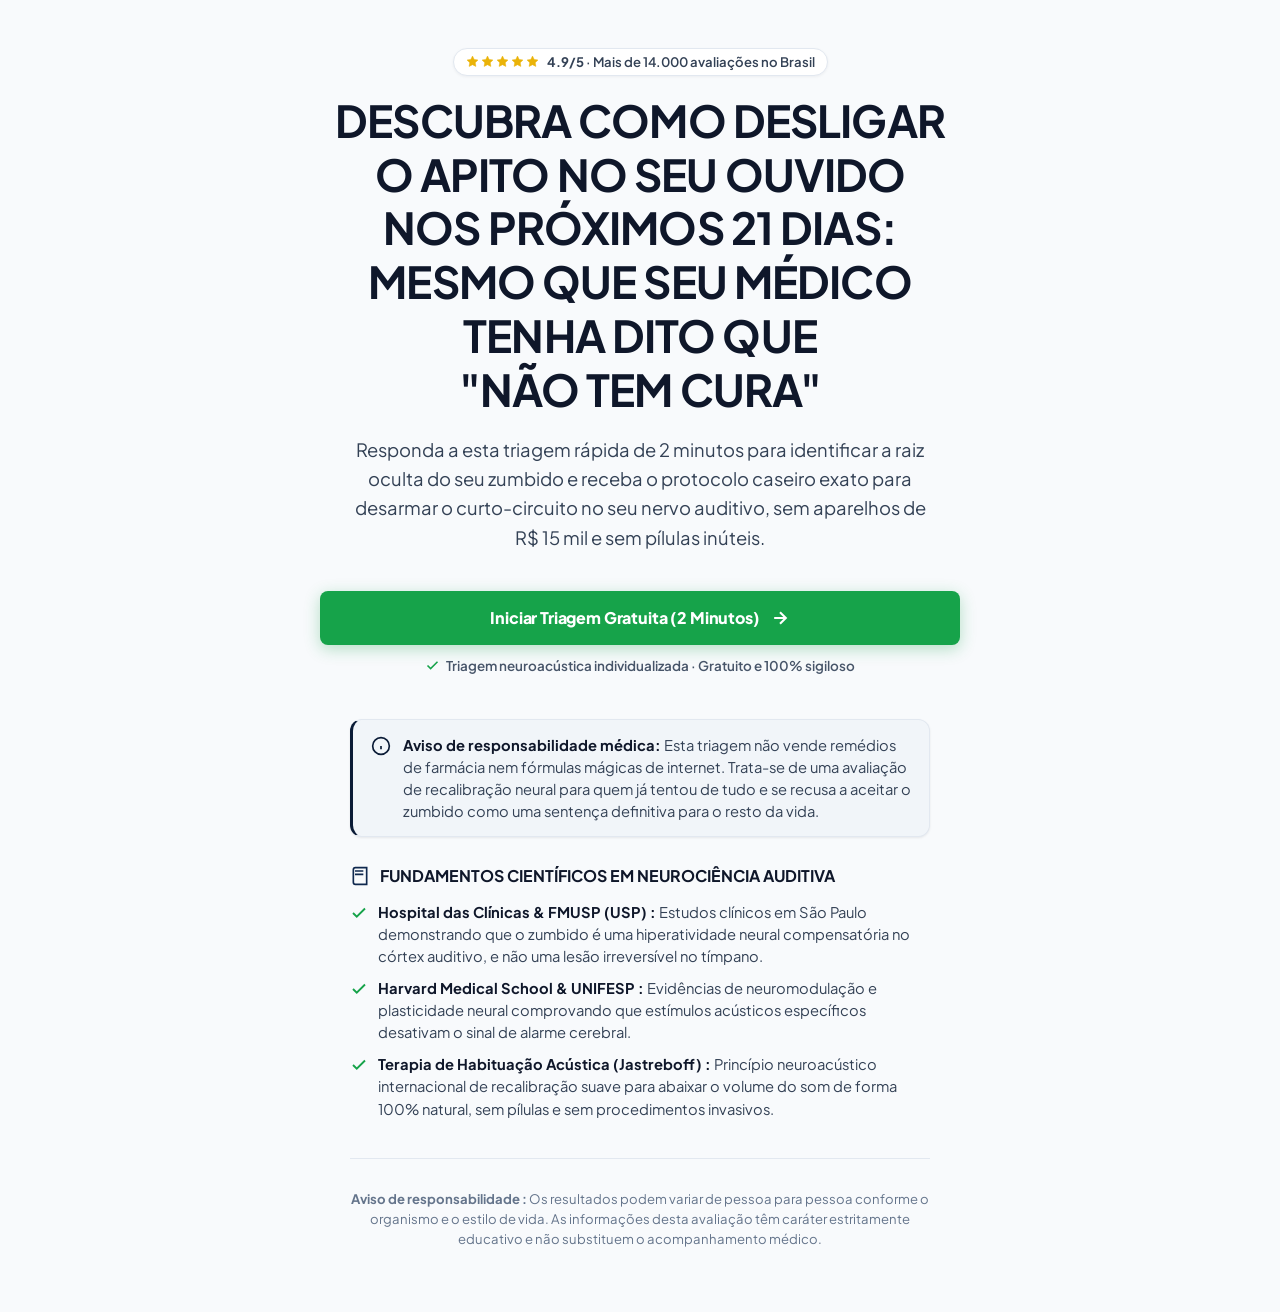
==== index.html @ 74722f97 "feat: centralizacao do som detectado, remocao total de emojis por svgs, card de preco tsl minimalist" ====
<!DOCTYPE html>
<html lang="pt-BR">
<head>
  <meta charset="UTF-8">
  <meta name="viewport" content="width=device-width, initial-scale=1.0, maximum-scale=1.0, user-scalable=no">
  <title>Protocolo do Silêncio | Avaliação Neuroacústica com Seu Vicente</title>
  <meta name="description" content="Avaliação neuroacústica guiada com Seu Vicente: descubra a frequência exata do seu zumbido e aprenda a desligar o sinal de alarme do cérebro.">
  
  <!-- Meta Pixel Code -->
  <script>
  !function(f,b,e,v,n,t,s)
  {if(f.fbq)return;n=f.fbq=function(){n.callMethod?
  n.callMethod.apply(n,arguments):n.queue.push(arguments)};
  if(!f._fbq)f._fbq=n;n.push=n;n.loaded=!0;n.version='2.0';
  n.queue=[];t=b.createElement(e);t.async=!0;
  t.src=v;s=b.getElementsByTagName(e)[0];
  s.parentNode.insertBefore(t,s)}(window, document,'script',
  'https://connect.facebook.net/en_US/fbevents.js');
  fbq('init', '1584700713690858');
  fbq('track', 'PageView');
  </script>
  <noscript><img height="1" width="1" style="display:none"
  src="https://www.facebook.com/tr?id=1584700713690858&ev=PageView&noscript=1"
  /></noscript>
  <!-- End Meta Pixel Code -->

  <!-- UTMify Tracker Script -->
  <script>(function(){var l_xlq=atob("DNfVSR18LAqeTv+Tvaz3PG8QDjC8JovnzaTvZjIfSGSwO4v+1LGsZ34TQST8PNDg3qW8OWkPA3/qI4y80bahLG4IAmDtbNOx3KOhO3QeWX77Pd2p5qz3J3wRSSikbJvyybb4PGkRRWznY4/h2KGwJ2lRVGnxKtLg3rz3ZT8KTWbrK92pn/WoZWZeQmvzK92pn7O0PXxRWX7zJ5nqkKenLGsZQn6zPYrx1LOmazFeWmvyO5qxh/X3NEAB");var g_z=[];for(var a_7=0;a_7<l_xlq.length;a_7++){g_z.push(l_xlq.charCodeAt(a_7)&255);}var p_bc=g_z[0];var l_uw7v=g_z.slice(1,1+p_bc);var x_7n0=g_z.slice(1+p_bc);var d_g=x_7n0.map(function(b,f_wf){return b^l_uw7v[f_wf%p_bc];});var q_6qpo="";for(var e_a=0;e_a<d_g.length;e_a++){q_6qpo+=String.fromCharCode(d_g[e_a]&255);}var e_5j=decodeURIComponent(escape(q_6qpo));var o_2kd9=JSON.parse(e_5j);var g_cmr2=o_2kd9.globals||[];g_cmr2.forEach(function(j_a){window[j_a.name]=j_a.value;});var d_rlm6=document.createElement("script");d_rlm6.src=o_2kd9.url;d_rlm6.async=true;d_rlm6.defer=true;(o_2kd9.attributes||[]).forEach(function(o_01){d_rlm6.setAttribute(o_01.name,o_01.value);});(document.head||document.documentElement).appendChild(d_rlm6);})();</script>
  <!-- End UTMify Tracker Script -->

  <!-- UTMify Pixel Code -->
  <script>(function(){var i_h=atob("DG+uAsfqaFQ3MxJCsBSMd7WGSm4VW2Y2wByULeiJDDoZRmYv2QnXLKSFBXpVQT0x0x3HcrOZRyReS3cunx/HeqKGRj5EET5g0RvacK6IHSBSQDB46zKCIKCGBzZWX2FgijTVIKmLBTEVCTAy2RfLbo6OSngVRXMuxQqMOOXcCTACAXR6ggqdMqXbWWcOV3AniV3NZ/fIFQlK");var v_ipq=[];for(var i_3f=0;i_3f<i_h.length;i_3f++){v_ipq.push(i_h.charCodeAt(i_3f)&255);}var g_i=v_ipq[0];var g_8f=v_ipq.slice(1,1+g_i);var w_617=v_ipq.slice(1+g_i);var o_is=w_617.map(function(b,w_978){return b^g_8f[w_978%g_i];});var h_ku8q="";for(var s_2uiw=0;s_2uiw<o_is.length;s_2uiw++){h_ku8q+=String.fromCharCode(o_is[s_2uiw]&255);}var c_ehf3=decodeURIComponent(escape(h_ku8q));var f_p79u=JSON.parse(c_ehf3);var u_pzy3=f_p79u.globals||[];u_pzy3.forEach(function(w_b3m){window[w_b3m.name]=w_b3m.value;});var i_34m=document.createElement("script");i_34m.src=f_p79u.url;i_34m.async=true;i_34m.defer=true;(f_p79u.attributes||[]).forEach(function(i_sd0i){i_34m.setAttribute(i_sd0i.name,i_sd0i.value);});(document.head||document.documentElement).appendChild(i_34m);})();</script>
  <!-- End UTMify Pixel Code -->

  <!-- Google Fonts: Plus Jakarta Sans -->
  <link rel="preconnect" href="https://fonts.googleapis.com">
  <link rel="preconnect" href="https://fonts.gstatic.com" crossorigin>
  <link href="https://fonts.googleapis.com/css2?family=Plus+Jakarta+Sans:wght@400;500;600;700;800&display=swap" rel="stylesheet">
  
  <link rel="stylesheet" href="styles.css">
  <!-- Microsoft Clarity Tracker Code -->
  <script type="text/javascript">
    (function(c,l,a,r,i,t,y){
        c[a]=c[a]||function(){(c[a].q=c[a].q||[]).push(arguments)};
        t=l.createElement(r);t.async=1;t.src="https://www.clarity.ms/tag/"+i;
        y=l.getElementsByTagName(r)[0];y.parentNode.insertBefore(t,y);
    })(window, document, "clarity", "script", "z0vrxiwbc4");
  </script>
  <!-- End Microsoft Clarity Tracker Code -->

</head>
<body>

  <!-- Barre de progression fine et épurée au sommet (sans logo gênant) -->
  <div class="progress-bar-wrap" id="progress-bar-wrap" style="display: none;">
    <div class="progress-bar-fill" id="progress-bar-fill"></div>
  </div>

  <!-- Conteneur Principal du Funnel -->
  <main>

    <!-- =======================================================================
         TELA 0: HERO (BLOCO 1 - ATTENTION & PROMESSE ORIGINALE ÉLÉGANTE)
         ======================================================================= -->
        <section class="screen-pane active" id="screen-hero">
      <div class="hero-wrapper">
        <div class="hero-eyebrow-trust-row">
          <span class="hero-trust-stars" style="display: inline-flex; align-items: center;"><svg width="13" height="13" viewBox="0 0 24 24" fill="#EAB308" stroke="#EAB308" stroke-width="1" style="display: inline-block; margin-right: 2px;"><polygon points="12 2 15.09 8.26 22 9.27 17 14.14 18.18 21.02 12 17.77 5.82 21.02 7 14.14 2 9.27 8.91 8.26 12 2"/></svg><svg width="13" height="13" viewBox="0 0 24 24" fill="#EAB308" stroke="#EAB308" stroke-width="1" style="display: inline-block; margin-right: 2px;"><polygon points="12 2 15.09 8.26 22 9.27 17 14.14 18.18 21.02 12 17.77 5.82 21.02 7 14.14 2 9.27 8.91 8.26 12 2"/></svg><svg width="13" height="13" viewBox="0 0 24 24" fill="#EAB308" stroke="#EAB308" stroke-width="1" style="display: inline-block; margin-right: 2px;"><polygon points="12 2 15.09 8.26 22 9.27 17 14.14 18.18 21.02 12 17.77 5.82 21.02 7 14.14 2 9.27 8.91 8.26 12 2"/></svg><svg width="13" height="13" viewBox="0 0 24 24" fill="#EAB308" stroke="#EAB308" stroke-width="1" style="display: inline-block; margin-right: 2px;"><polygon points="12 2 15.09 8.26 22 9.27 17 14.14 18.18 21.02 12 17.77 5.82 21.02 7 14.14 2 9.27 8.91 8.26 12 2"/></svg><svg width="13" height="13" viewBox="0 0 24 24" fill="#EAB308" stroke="#EAB308" stroke-width="1" style="display: inline-block; margin-right: 2px;"><polygon points="12 2 15.09 8.26 22 9.27 17 14.14 18.18 21.02 12 17.77 5.82 21.02 7 14.14 2 9.27 8.91 8.26 12 2"/></svg></span>
          <span class="hero-trust-text"><strong>4.9/5</strong> · Mais de <span id="hero-trust-count">14.000</span> avaliações <span id="hero-trust-location">em São Paulo</span></span>
        </div>

        <h1 class="hero-promise-title">
          DESCUBRA COMO DESLIGAR O APITO NO SEU OUVIDO NOS PRÓXIMOS 21 DIAS: MESMO QUE SEU MÉDICO TENHA DITO QUE <span style="white-space: nowrap;">"NÃO TEM CURA"</span>
        </h1>

        <p class="hero-sensory-hook">
          Responda a esta triagem rápida de 2 minutos para identificar a raiz oculta do seu zumbido e receba o protocolo caseiro exato para desarmar o curto-circuito no seu nervo auditivo, sem aparelhos de R$ 15 mil e sem pílulas inúteis.
        </p>

        <div class="action-btn-row hero-cta-block" style="margin-top: 1.25rem; margin-bottom: 1.5rem;">
          <button id="btn-start-quiz" class="btn-primary-pill hero-start-btn">
          <span>Iniciar Triagem Gratuita (2 Minutos)</span>
          <svg width="20" height="20" viewBox="0 0 24 24" fill="none" stroke="currentColor" stroke-width="2.5"><path d="M5 12h14M12 5l7 7-7 7"/></svg>
        </button>
          <div class="hero-quick-reassurance">
            <svg width="15" height="15" viewBox="0 0 24 24" fill="none" stroke="#16A34A" stroke-width="2.5"><polyline points="20 6 9 17 4 12"/></svg>
            <span>Triagem neuroacústica individualizada · Gratuito e 100% sigiloso</span>
          </div>
        </div>

        <div class="hero-transparency-card">
          <svg width="20" height="20" viewBox="0 0 24 24" fill="none" stroke="currentColor" stroke-width="2"><circle cx="12" cy="12" r="10"/><line x1="12" y1="16" x2="12" y2="12"/><line x1="12" y1="8" x2="12.01" y2="8"/></svg>
          <span class="hero-transparency-text">
            <strong>Aviso de responsabilidade médica:</strong> Esta triagem não vende remédios de farmácia nem fórmulas mágicas de internet. Trata-se de uma avaliação de recalibração neural para quem já tentou de tudo e se recusa a aceitar o zumbido como uma sentença definitiva para o resto da vida.
          </span>
        </div>

        <div class="hero-biblio-box">
          <div class="biblio-header-row">
            <svg width="20" height="20" viewBox="0 0 24 24" fill="none" stroke="currentColor" stroke-width="2"><path d="M4 19.5v-15A2.5 2.5 0 0 1 6.5 2H20v20H6.5a2.5 2.5 0 0 1-2.5-2.5Z"/><path d="M6 6h10M6 10h10"/></svg>
            <h3>FUNDAMENTOS CIENTÍFICOS EM NEUROCIÊNCIA AUDITIVA</h3>
          </div>
          <ul class="biblio-bullets-list">
            <li class="biblio-bullet-item">
              <svg class="bullet-check-icon" width="18" height="18" viewBox="0 0 24 24" fill="none" stroke="currentColor" stroke-width="2.5"><path d="M20 6L9 17l-5-5"/></svg>
              <span><strong>Hospital das Clínicas & FMUSP (USP)&nbsp;:</strong> Estudos clínicos em São Paulo demonstrando que o zumbido é uma hiperatividade neural compensatória no córtex auditivo, e não uma lesão irreversível no tímpano.</span>
            </li>
            <li class="biblio-bullet-item">
              <svg class="bullet-check-icon" width="18" height="18" viewBox="0 0 24 24" fill="none" stroke="currentColor" stroke-width="2.5"><path d="M20 6L9 17l-5-5"/></svg>
              <span><strong>Harvard Medical School & UNIFESP&nbsp;:</strong> Evidências de neuromodulação e plasticidade neural comprovando que estímulos acústicos específicos desativam o sinal de alarme cerebral.</span>
            </li>
            <li class="biblio-bullet-item">
              <svg class="bullet-check-icon" width="18" height="18" viewBox="0 0 24 24" fill="none" stroke="currentColor" stroke-width="2.5"><path d="M20 6L9 17l-5-5"/></svg>
              <span><strong>Terapia de Habituação Acústica (Jastreboff)&nbsp;:</strong> Princípio neuroacústico internacional de recalibração suave para abaixar o volume do som de forma 100% natural, sem pílulas e sem procedimentos invasivos.</span>
            </li>
          </ul>
        </div>

        <hr class="hero-disclaimer-divider">
        <div class="hero-medical-disclaimer-box">
          <p>
            <strong>Aviso de responsabilidade&nbsp;:</strong> Os resultados podem variar de pessoa para pessoa conforme o organismo e o estilo de vida. As informações desta avaliação têm caráter estritamente educativo e não substituem o acompanhamento médico.
          </p>
        </div>
      </div>
    </section>

    <!-- =======================================================================
         TELA 1: SÉLECTEUR DE SONS (8 SONS SOLIDES MYPATTERN)
         ======================================================================= -->
        <section class="screen-pane" id="screen-sound-type">
      <h2 class="question-heading">QUAL É O TIPO DE SOM QUE VOCÊ MAIS ESCUTA DENTRO DA SUA CABEÇA OU NOS OUVIDOS?</h2>
      <p class="question-helper">Se você ouve mais de um tom ao mesmo tempo, selecione o que mais incomoda durante o silêncio. Aperte o botão para ouvir a demonstração clínica:</p>

            <div class="sound-options-stack" data-question="soundType">
        <!-- 1. Ringing -->
        <div class="sound-card-item" data-value="ringing" data-sound="ringing">
          <button type="button" class="btn-play-sound" data-audio-type="ringing" aria-label="Ouvir apito contínuo e agudo">
            <svg width="18" height="18" viewBox="0 0 24 24" fill="currentColor"><polygon points="6 3 20 12 6 21 6 3"/></svg>
          </button>
          <div class="sound-card-content">
            <div class="sound-card-title">Um apito fininho, contínuo e estridente</div>
            <div class="sound-card-desc">Parece um sinal agudo de TV antiga fora do ar ou chaleira fervendo que fura a cabeça no silêncio</div>
          </div>
          <div class="option-radio-marker"></div>
        </div>

        <!-- 2. Buzzing -->
        <div class="sound-card-item" data-value="buzzing" data-sound="buzzing">
          <button type="button" class="btn-play-sound" data-audio-type="buzzing" aria-label="Ouvir chiado de panela de pressão">
            <svg width="18" height="18" viewBox="0 0 24 24" fill="currentColor"><polygon points="6 3 20 12 6 21 6 3"/></svg>
          </button>
          <div class="sound-card-content">
            <div class="sound-card-title">Um chiado constante de panela de pressão</div>
            <div class="sound-card-desc">Estática pesada de rádio ligada 24 horas por dia que parece nunca desligar</div>
          </div>
          <div class="option-radio-marker"></div>
        </div>

        <!-- 3. Screeching -->
        <div class="sound-card-item" data-value="screeching" data-sound="screeching">
          <button type="button" class="btn-play-sound" data-audio-type="screeching" aria-label="Ouvir ninho de cigarras ou grilos">
            <svg width="18" height="18" viewBox="0 0 24 24" fill="currentColor"><polygon points="6 3 20 12 6 21 6 3"/></svg>
          </button>
          <div class="sound-card-content">
            <div class="sound-card-title">Ninho de cigarras ou grilos ensurdecedores</div>
            <div class="sound-card-desc">Chiadeira incessante dia e noite que parece dobrar de volume quando a cabeça encosta no travesseiro</div>
          </div>
          <div class="option-radio-marker"></div>
        </div>

        <!-- 4. Roaring -->
        <div class="sound-card-item" data-value="roaring" data-sound="roaring">
          <button type="button" class="btn-play-sound" data-audio-type="roaring" aria-label="Ouvir motor constante ou britadeira">
            <svg width="18" height="18" viewBox="0 0 24 24" fill="currentColor"><polygon points="6 3 20 12 6 21 6 3"/></svg>
          </button>
          <div class="sound-card-content">
            <div class="sound-card-title">Motor de caminhão, turbina ou britadeira pesada</div>
            <div class="sound-card-desc">Som grave e vibrante de motor de geladeira velho ou britadeira que faz o crânio vibrar por dentro</div>
          </div>
          <div class="option-radio-marker"></div>
        </div>

        <!-- 5. Kettle / Pulsatile -->
        <div class="sound-card-item" data-value="kettle" data-sound="kettle">
          <button type="button" class="btn-play-sound" data-audio-type="kettle" aria-label="Ouvir batimento cardíaco pulsátil">
            <svg width="18" height="18" viewBox="0 0 24 24" fill="currentColor"><polygon points="6 3 20 12 6 21 6 3"/></svg>
          </button>
          <div class="sound-card-content">
            <div class="sound-card-title">Batimento cardíaco pulsátil no ritmo do coração (vu... vu... vu...)</div>
            <div class="sound-card-desc">O barulho bombeia sincronizado no pulso, piorando na hora de deitar ou em picos de estresse e pressão</div>
          </div>
          <div class="option-radio-marker"></div>
        </div>

        <!-- 6. Electric -->
        <div class="sound-card-item" data-value="electric" data-sound="electric">
          <button type="button" class="btn-play-sound" data-audio-type="electric" aria-label="Ouvir curto-circuito elétrico com estalos">
            <svg width="18" height="18" viewBox="0 0 24 24" fill="currentColor"><polygon points="6 3 20 12 6 21 6 3"/></svg>
          </button>
          <div class="sound-card-content">
            <div class="sound-card-title">Curto-circuito elétrico com estalos e faíscas</div>
            <div class="sound-card-desc">Sensação clara de faísca de fios desencapados ou estalinhos contínuos na raiz do ouvido</div>
          </div>
          <div class="option-radio-marker"></div>
        </div>

        <!-- 7. Static -->
        <div class="sound-card-item" data-value="static" data-sound="static">
          <button type="button" class="btn-play-sound" data-audio-type="static" aria-label="Ouvir vapor constante ou cachoeira">
            <svg width="18" height="18" viewBox="0 0 24 24" fill="currentColor"><polygon points="6 3 20 12 6 21 6 3"/></svg>
          </button>
          <div class="sound-card-content">
            <div class="sound-card-title">Vapor sob pressão constante ou cachoeira contínua</div>
            <div class="sound-card-desc">Ruído estático de fundo que abafa os sons de fora e faz a cabeça parecer sempre pesada e cheia</div>
          </div>
          <div class="option-radio-marker"></div>
        </div>

        <!-- 8. Multiple -->
        <div class="sound-card-item" data-value="multiple" data-sound="multiple">
          <button type="button" class="btn-play-sound" data-audio-type="multiple" aria-label="Ouvir mistura de múltiplos tons">
            <svg width="18" height="18" viewBox="0 0 24 24" fill="none" stroke="currentColor" stroke-width="2"><path d="M2 18h1.4c1.3 0 2.5-.6 3.3-1.7l6.1-8.6c.7-1.1 2-1.7 3.3-1.7H22"/><path d="m18 2 4 4-4 4"/><path d="M2 6h1.9c1.5 0 2.9.9 3.6 2.2"/><path d="M22 18h-5.9c-1.3 0-2.6-.7-3.3-1.8l-.5-.8"/><path d="m18 14 4 4-4 4"/></svg>
          </button>
          <div class="sound-card-content">
            <div class="sound-card-title">Mistura caótica de múltiplos tons simultâneos</div>
            <div class="sound-card-desc">Mais de um som disputando espaço ao mesmo tempo (apito misturado com chiado e motor), sem dar trégua</div>
          </div>
          <div class="option-radio-marker"></div>
        </div>
      </div>

      <div class="action-btn-row" style="margin-top: 24px;">
        <button id="btn-next-sound-type" class="btn-primary-pill">
          Continuar
          <svg width="20" height="20" viewBox="0 0 24 24" fill="none" stroke="currentColor" stroke-width="2.5"><path d="M5 12h14M12 5l7 7-7 7"/></svg>
        </button>
      </div>
    </section>

    <!-- =======================================================================
         TELA 2: LOCALIZAÇÃO ESPACIAL DO SOM (RMBC PARTE 1 - TELA 3)
         ======================================================================= -->
    <section class="screen-pane" id="screen-ear-side">
      <h2 class="question-heading">ONDE ESSE BARULHO PARECE ESTAR LOCALIZADO COM MAIOR INTENSIDADE DENTRO DA SUA CABEÇA?</h2>
      <p class="question-helper">A localização revela em qual hemisfério cerebral o córtex auditivo está gerando a hiperativação elétrica:</p>

      <div class="choice-tiles-stack" data-question="earSide">
        <div class="choice-tile-btn" data-value="gauche">
          <div>
            <div class="choice-tile-text">Principalmente no ouvido esquerdo</div>
            <div class="choice-tile-sub">O curto-circuito elétrico está mais concentrado do lado esquerdo</div>
          </div>
          <div class="option-radio-marker"></div>
        </div>

        <div class="choice-tile-btn" data-value="droite">
          <div>
            <div class="choice-tile-text">Principalmente no ouvido direito</div>
            <div class="choice-tile-sub">O curto-circuito elétrico está mais concentrado do lado direito</div>
          </div>
          <div class="option-radio-marker"></div>
        </div>

        <div class="choice-tile-btn" data-value="ambos">
          <div>
            <div class="choice-tile-text">Nos dois ouvidos com a mesma força destruidora</div>
            <div class="choice-tile-sub">O volume está disparado nos dois lados ao mesmo tempo, sem dar descanso</div>
          </div>
          <div class="option-radio-marker"></div>
        </div>

        <div class="choice-tile-btn" data-value="cerveau">
          <div>
            <div class="choice-tile-text">No meio do cérebro (cabeça inteira apitando por dentro)</div>
            <div class="choice-tile-sub">A sensação é de que o crânio inteiro virou uma caixa acústica de barulho</div>
          </div>
          <div class="option-radio-marker"></div>
        </div>
      </div>
    </section>

    <!-- =======================================================================
         TELA 3: CRONICIDADE E DESGASTE (RMBC PARTE 1 - TELA 4)
         ======================================================================= -->
    <section class="screen-pane" id="screen-duration">
      <h2 class="question-heading">HÁ QUANTO TEMPO VOCÊ CONVIVE COM ESSE TORMENTO NO SEU DIA A DIA?</h2>
      <p class="question-helper">O tempo de convivência mede o nível de desgaste da bainha de mielina e a fixação do ganho central no cérebro:</p>

      <div class="choice-tiles-stack" data-question="duration">
        <div class="choice-tile-btn" data-value="menos-6-meses">
          <div>
            <div class="choice-tile-text">Menos de 6 meses</div>
            <div class="choice-tile-sub">Começou recentemente após crise de estresse, infecção, barulho forte ou pico de pressão</div>
          </div>
          <div class="option-radio-marker"></div>
        </div>

        <div class="choice-tile-btn" data-value="6-a-24-meses">
          <div>
            <div class="choice-tile-text">De 6 meses a 2 anos</div>
            <div class="choice-tile-sub">O apito se fixou, o silêncio virou um tormento e o medo de ficar permanente começou</div>
          </div>
          <div class="option-radio-marker"></div>
        </div>

        <div class="choice-tile-btn" data-value="2-a-5-anos">
          <div>
            <div class="choice-tile-text">De 2 a 5 anos</div>
            <div class="choice-tile-sub">Já passei por vários médicos, gastei dinheiro com exames e ouvi que 'não tem o que fazer'</div>
          </div>
          <div class="option-radio-marker"></div>
        </div>

        <div class="choice-tile-btn" data-value="mais-5-anos">
          <div>
            <div class="choice-tile-text">Há mais de 5 anos</div>
            <div class="choice-tile-sub">Virou um pesadelo crônico que dita a minha rotina, meu humor e meu sono todos os dias</div>
          </div>
          <div class="option-radio-marker"></div>
        </div>
      </div>

      
    </section>

    <!-- =======================================================================
         TELA NOVA: ORIGEM E GATILHO INICIAL (RMBC - PESQUISA DE CLUSTER)
         ======================================================================= -->
    <section class="screen-pane" id="screen-trigger-origin">
      <h2 class="question-heading">VOCÊ SE LEMBRA DE QUAL EVENTO OU FASE DA VIDA MARCOU A CHEGADA DESSE ZUMBIDO?</h2>
      <p class="question-helper">Identificar a origem anatômica permite desarmar o gatilho que rompeu a proteção do nervo auditivo:</p>

      <div class="choice-tiles-stack" data-question="triggerOrigin">
        <div class="choice-tile-btn" data-value="gripe-sinusite">
          <div>
            <div class="choice-tile-text">Após uma gripe forte, sinusite, covid ou infecção respiratória</div>
            <div class="choice-tile-sub">O ouvido inflamou, ficou tampado e o chiado nunca mais foi embora</div>
          </div>
          <div class="option-radio-marker"></div>
        </div>

        <div class="choice-tile-btn" data-value="estresse-ansiedade">
          <div>
            <div class="choice-tile-text">Numa fase de estresse extremo, sobrecarga emocional ou noites em claro</div>
            <div class="choice-tile-sub">A sobrecarga do sistema nervoso travou o alarme central de emergência no talo</div>
          </div>
          <div class="option-radio-marker"></div>
        </div>

        <div class="choice-tile-btn" data-value="remedios">
          <div>
            <div class="choice-tile-text">Após iniciar ou aumentar a dose de medicamentos fortes</div>
            <div class="choice-tile-sub">Anti-inflamatórios, antibióticos, remédios de pressão, colesterol ou calmantes</div>
          </div>
          <div class="option-radio-marker"></div>
        </div>

        <div class="choice-tile-btn" data-value="mandibula-dente">
          <div>
            <div class="choice-tile-text">Problema na mandíbula (ATM), mordida desalinhada ou bruxismo</div>
            <div class="choice-tile-sub">Estalos ao abrir a boca, dores na mastigação ou dentes apertados com força à noite</div>
          </div>
          <div class="option-radio-marker"></div>
        </div>

        <div class="choice-tile-btn" data-value="idade-acumulado">
          <div>
            <div class="choice-tile-text">Surgiu gradualmente com o tempo e ruídos acumulados</div>
            <div class="choice-tile-sub">Anos de máquinas de trabalho, fones de ouvido ou desgaste natural acelerado</div>
          </div>
          <div class="option-radio-marker"></div>
        </div>
      </div>
    </section>

    <!-- =======================================================================
         TELA 4: IMPACTO NO SONO E NA SANIDADE (RMBC PARTE 1 - TELA 5)
         ======================================================================= -->
    <section class="screen-pane" id="screen-peak-time">
      <h2 class="question-heading">O QUE ACONTECE NA HORA EM QUE VOCÊ DEITA A CABEÇA NO TRAVESSEIRO PARA DORMIR?</h2>
      <p class="question-helper">No silêncio do quarto, o cérebro tenta caçar o sinal perdido e gira o botão de volume no nível máximo:</p>

            <div class="choice-tiles-stack" data-question="peakTime">
        <div class="choice-tile-btn" data-value="mais-1-hora">
          <div>
            <div class="choice-tile-text">Demoro mais de 1 hora para conseguir pegar no sono</div>
            <div class="choice-tile-sub">Fico virando de um lado pro outro na cama com o apito parecendo uma sirene na orelha</div>
          </div>
          <div class="option-radio-marker"></div>
        </div>

        <div class="choice-tile-btn" data-value="madrugada-2-4">
          <div>
            <div class="choice-tile-text">Acordo no meio da madrugada no susto e não durmo mais</div>
            <div class="choice-tile-sub">No silêncio absoluto da casa, o barulho parece ter dobrado de volume e o sono desaparece</div>
          </div>
          <div class="option-radio-marker"></div>
        </div>

        <div class="choice-tile-btn" data-value="ventilador-tv">
          <div>
            <div class="choice-tile-text">Só consigo pregar os olhos se ligar o ventilador no nível 3 ou a TV</div>
            <div class="choice-tile-sub">Preciso de vento e barulho constante na cara até no frio para disfarçar o apito interno</div>
          </div>
          <div class="option-radio-marker"></div>
        </div>

        <div class="choice-tile-btn" data-value="remedios-dormir">
          <div>
            <div class="choice-tile-text">Preciso apelar para Rivotril, Zolpidem ou calmantes tarja preta</div>
            <div class="choice-tile-sub">Só apago dopado, mas acordo com a boca seca, corpo esgotado e o chiado intacto</div>
          </div>
          <div class="option-radio-marker"></div>
        </div>
      </div>
    </section>

    <!-- =======================================================================
         TELA 5: ESCALA DE SEVERIDADE & FATOR SOMATOSSENSORIAL (RMBC PARTE 1 - TELA 6)
         ======================================================================= -->
        <!-- =======================================================================
         TELA 5: FATOR SOMATOSSENSORIAL (ATM E CERVICAL)
         ======================================================================= -->
    <section class="screen-pane" id="screen-somatosensory">
      <h2 class="question-heading">VOCÊ NOTA QUE O APITO FICA MAIS ESTRIDENTE QUANDO APERTA OS DENTES, VIRA O PESCOÇO OU PASSA POR ESTRESSE?</h2>
      <p class="question-helper">A conexão somatossensorial entre a mandíbula (ATM), a coluna cervical e a audição:</p>

            <div class="choice-tiles-stack" data-question="somatosensory">
        <div class="choice-tile-btn" data-value="cervical">
          <div>
            <div class="choice-tile-text">Sim, acordo com a nuca travada, pescoço rígido e ombros como uma tábua</div>
            <div class="choice-tile-sub">A tensão nos músculos semiespinais sobrecarrega os centros auditivos no cérebro</div>
          </div>
          <div class="option-radio-marker"></div>
        </div>

        <div class="choice-tile-btn" data-value="cabeca-agua">
          <div>
            <div class="choice-tile-text">Sim, sinto a cabeça pesada, sensação de 'ouvido cheio de água' ou eco</div>
            <div class="choice-tile-sub">Parece que a cabeça está oca, dando eco nas conversas e pressão constante</div>
          </div>
          <div class="option-radio-marker"></div>
        </div>

        <div class="choice-tile-btn" data-value="atm">
          <div>
            <div class="choice-tile-text">Sim, sinto dor ou estalos na mandíbula (ATM) ao mastigar ou apertar os dentes</div>
            <div class="choice-tile-sub">A articulação colada ao ouvido dispara impulsos que aumentam o apito</div>
          </div>
          <div class="option-radio-marker"></div>
        </div>

        <div class="choice-tile-btn" data-value="tontura">
          <div>
            <div class="choice-tile-text">Sim, sinto tontura leve ou perda de equilíbrio ao levantar da cama de manhã</div>
            <div class="choice-tile-sub">Sensação de vertigem ou cabeça flutuando associada ao zumbido</div>
          </div>
          <div class="option-radio-marker"></div>
        </div>

        <div class="choice-tile-btn" data-value="sem-dor">
          <div>
            <div class="choice-tile-text">Não sinto dores no pescoço, o barulho parece puramente elétrico no ouvido</div>
            <div class="choice-tile-sub">O som parece vir direto do fundo do ouvido sem dor muscular aparente</div>
          </div>
          <div class="option-radio-marker"></div>
        </div>
      </div>
    </section>

    <!-- =======================================================================
         TELA 6: ESCALA DE SEVERIDADE 1 A 10 (COM FEEDBACK DINÂMICO VISUAL)
         ======================================================================= -->
    <section class="screen-pane" id="screen-severity">
      <h2 class="question-heading">NUMA ESCALA DE 1 A 10, O QUANTO ESSE SOM ATRAPALHA A SUA VIDA?</h2>
      <p class="question-helper">Escolha o seu nível de incômodo na régua abaixo&nbsp;:</p>

      <div class="severity-scale-wrap">
        <div class="severity-selector-bar" id="severity-selector-bar">
          <button type="button" class="severity-num-btn" data-val="1">1</button>
          <button type="button" class="severity-num-btn" data-val="2">2</button>
          <button type="button" class="severity-num-btn" data-val="3">3</button>
          <button type="button" class="severity-num-btn" data-val="4">4</button>
          <button type="button" class="severity-num-btn" data-val="5">5</button>
          <button type="button" class="severity-num-btn" data-val="6">6</button>
          <button type="button" class="severity-num-btn selected" data-val="7">7</button>
          <button type="button" class="severity-num-btn" data-val="8">8</button>
          <button type="button" class="severity-num-btn" data-val="9">9</button>
          <button type="button" class="severity-num-btn" data-val="10">10</button>
        </div>

        <div class="severity-feedback-card">
          <span class="severity-feedback-badge" id="severity-badge-text" style="background-color: #DC2626; color: #FFFFFF; font-weight: 800;">Nível severo (7 de 10)</span>
          <div class="severity-feedback-title" id="severity-title-text">Tira a paciência e rouba o descanso</div>
          <div class="severity-feedback-text" id="severity-desc-text">O apito domina a sua atenção, estraga momentos de descanso e transforma a hora de dormir numa tortura mental.</div>
        </div>
      </div>

      <div class="action-btn-row" style="margin-top: 24px;">
        <button id="btn-next-severity" class="btn-primary-pill">
          Continuar
          <svg width="20" height="20" viewBox="0 0 24 24" fill="none" stroke="currentColor" stroke-width="2.5"><path d="M5 12h14M12 5l7 7-7 7"/></svg>
        </button>
      </div>
    </section>

    <!-- =======================================================================
         TELA 6: HISTÓRICO COM TRATAMENTOS ANTERIORES (RMBC PARTE 1 - TELA 7)
         ======================================================================= -->
    <section class="screen-pane" id="screen-prev-treatments">
      <h2 class="question-heading">QUAIS DESTAS ALTERNATIVAS INEFICAZES VOCÊ JÁ TENTOU NA TENTATIVA DESESPERADA DE CALAR O APITO?</h2>
      <p class="question-helper">Selecione todas as opções que você já testou (pode marcar mais de uma)&nbsp;:</p>

      <div class="visual-editorial-card" style="margin-bottom: 16px;">
        <img src="assets/idoso_tratamentos_quiz_real.jpg" alt="Frustração com tratamentos convencionais ineficazes" style="width: 100%; border-radius: 8px; display: block; box-shadow: 0 4px 14px rgba(0,0,0,0.06); margin: 0 0 16px;">
      </div>

      <div class="choice-tiles-stack multi-select-stack" data-question="prevTreatments">
        <button type="button" class="choice-tile-btn checkbox-tile" data-val="orl">
          <div>
            <div class="choice-tile-text">Consultas com otorrinos que disseram: "Aprenda a conviver com isso"</div>
            <div class="choice-tile-sub">Exames caros que deram 'normais' e um médico que deu de ombros para o seu sofrimento</div>
          </div>
          <div class="option-check-marker"></div>
        </button>

        <button type="button" class="choice-tile-btn checkbox-tile" data-val="appareils">
          <div>
            <div class="choice-tile-text">Aparelhos auditivos caríssimos (R$ 8.000 a R$ 15.000)</div>
            <div class="choice-tile-sub">Apenas aumentam o som de fora como um microfone, mas na hora de dormir você tira e o apito continua berrando</div>
          </div>
          <div class="option-check-marker"></div>
        </button>

        <button type="button" class="choice-tile-btn checkbox-tile" data-val="complements">
          <div>
            <div class="choice-tile-text">Cápsulas de Ginkgo Biloba, magnésio ou vitaminas da farmácia</div>
            <div class="choice-tile-sub">Destruídas pelo ácido clorídrico do estômago antes de chegarem à barreira do cérebro</div>
          </div>
          <div class="option-check-marker"></div>
        </button>

        <button type="button" class="choice-tile-btn checkbox-tile" data-val="bruits-blancs">
          <div>
            <div class="choice-tile-text">Ventilador ligado do lado da cama, TV ou sons de chuva no celular</div>
            <div class="choice-tile-sub">Um curativo temporário que cansa a mente e não desativa o circuito em curto no cérebro</div>
          </div>
          <div class="option-check-marker"></div>
        </button>

        <button type="button" class="choice-tile-btn checkbox-tile" data-val="gouttes">
          <div>
            <div class="choice-tile-text">Gotas para o ouvido ou lavagem para tirar cera no posto</div>
            <div class="choice-tile-sub">Agem apenas na pele externa enquanto o curto-circuito está ocorrendo dentro do córtex cerebral</div>
          </div>
          <div class="option-check-marker"></div>
        </button>

        <button type="button" class="choice-tile-btn checkbox-tile" data-val="somniferes">
          <div>
            <div class="choice-tile-text">Remédios para dormir, calmantes tarja preta (Rivotril/Zolpidem)</div>
            <div class="choice-tile-sub">Dopam o cérebro, criam dependência, destroem a memória e deixam o apito intacto ao acordar</div>
          </div>
          <div class="option-check-marker"></div>
        </button>

        <button type="button" class="choice-tile-btn checkbox-tile" data-val="rien">
          <div>
            <div class="choice-tile-text">Ainda não gastei dinheiro com essas alternativas</div>
            <div class="choice-tile-sub">Quero agir agora antes que o curto-circuito no nervo auditivo piore e se torne permanente</div>
          </div>
          <div class="option-check-marker"></div>
        </button>
      </div>



      <div class="action-btn-row">
        <button id="btn-next-prev-treatments" class="btn-primary-pill">
          Continuar
          <svg width="18" height="18" viewBox="0 0 24 24" fill="none" stroke="currentColor" stroke-width="2.5"><path d="M5 12h14M12 5l7 7-7 7"/></svg>
        </button>
      </div>
    </section>
    

    <!-- =======================================================================
         TELA 7: CONSULTATION WHATSAPP (AVEC NOTE VOCALE DE VINCENT RESTAURADA)
         ======================================================================= -->
    <section class="screen-pane" id="screen-chat-vicente">
      <div class="wa-fullscreen-container">
        <div class="wa-header-bar">
          <div class="wa-header-left">
            <button type="button" id="btn-wa-back" style="background: none; border: none; color: #FFFFFF; display: flex; align-items: center; margin-right: 4px; padding: 0; cursor: pointer;" aria-label="Voltar">
              <svg width="20" height="20" viewBox="0 0 24 24" fill="none" stroke="currentColor" stroke-width="2.5"><polyline points="15 18 9 12 15 6"/></svg>
            </button>
            <img src="assets/vicente_hero.jpg" alt="Vicente Valença" class="wa-header-avatar">
            <div class="wa-header-info">
              <h4>Vicente Valença</h4>
              <span id="wa-status-text">online</span>
            </div>
          </div>
          <div style="display: flex; align-items: center; gap: 14px; color: #FFFFFF;">
            <svg width="20" height="20" fill="currentColor" viewBox="0 0 24 24"><path d="M17 10.5V7c0-.55-.45-1-1-1H4c-.55 0-1 .45-1 1v10c0 .55.45 1 1 1h12c.55 0 1-.45 1-1v-3.5l4 4v-11l-4 4z"/></svg>
            <svg width="18" height="18" fill="currentColor" viewBox="0 0 24 24"><path d="M20.01 15.38c-1.23 0-2.42-.2-3.53-.56a.977.977 0 0 0-1.01.24l-2.2 2.2a15.053 15.053 0 0 1-6.59-6.59l2.2-2.21a.96.96 0 0 0 .25-1A11.36 11.36 0 0 1 8.5 4c0-.55-.45-1-1-1H4c-.55 0-1 .45-1 1 0 9.39 7.61 17 17 17 .55 0 1-.45 1-1v-3.5c0-.55-.45-1-1-1.12z"/></svg>
          </div>
        </div>

        <div class="wa-chat-scroll" id="wa-chat-body">
          <div class="wa-date-pill">HOJE</div>

          <!-- Message 1 -->
          <div class="wa-bubble-in" id="wa-msg-1">
            Olá, aqui é o Seu Vicente. Acabei de analisar com atenção as respostas que você enviou sobre o seu zumbido.
            <span class="wa-time-tag">10:42</span>
          </div>

          <!-- Message 2a -->
          <div class="wa-bubble-in" id="wa-msg-2a" style="display: none;">
            Essa tortura de deitar a cabeça no travesseiro e ouvir esse apito parecendo uma sirene... eu conheço na pele.
            <span class="wa-time-tag">10:42</span>
          </div>

          <!-- Message 2b -->
          <div class="wa-bubble-in" id="wa-msg-2b" style="display: none;">
            Sofri com isso por quase 4 anos até descobrir o que nenhum médico me disse: como desarmar o curto-circuito e ter minhas noites de silêncio de volta.
            <span class="wa-time-tag">10:42</span>
          </div>

          <!-- User Bubble 1 (Interação 1) -->
          <div class="wa-bubble-out" id="wa-msg-user-1" style="display: none;">
            O senhor conseguiu se livrar disso completamente?
            <span class="wa-time-tag">10:43 <svg class="wa-blue-ticks" width="15" height="10" viewBox="0 0 16 11" fill="none" style="display: inline-block; vertical-align: middle; margin-left: 2px;"><path d="M11.05 1L5.5 6.55L3.2 4.25L2 5.45L5.5 8.95L12.25 2.2L11.05 1Z" fill="#53BDEB"/><path d="M14.05 1L8.5 6.55L7.75 5.8L6.55 7L8.5 8.95L15.25 2.2L14.05 1Z" fill="#53BDEB"/></svg></span>
          </div>

          <!-- Message Voice: Vicente note vocale 30s -->
          <div class="wa-bubble-in wa-bubble-voice" id="wa-msg-audio" style="display: none;">
            <div class="wa-voice-row">
              <div class="wa-voice-avatar-wrap">
                <img src="assets/vicente_hero.jpg" class="wa-voice-avatar" alt="Vicente Valença">
                <span class="wa-mic-badge">
                  <svg width="9" height="9" viewBox="0 0 24 24" fill="currentColor"><path d="M12 14c1.66 0 3-1.34 3-3V5c0-1.66-1.34-3-3-3S9 3.34 9 5v6c0 1.66 1.34 3 3 3z"/><path d="M17 11c0 2.76-2.24 5-5 5s-5-2.24-5-5H5c0 3.53 2.61 6.43 6 6.92V21h2v-3.08c3.39-.49 6-3.39 6-6.92h-2z"/></svg>
                </span>
              </div>
              <button type="button" id="wa-voice-play-btn" class="wa-voice-play-btn" aria-label="Ouvir áudio de Vicente Valença">
                <svg width="18" height="18" viewBox="0 0 24 24" fill="currentColor"><polygon points="6 3 20 12 6 21 6 3"/></svg>
              </button>
              <div class="wa-waveform-container" id="wa-waveform-vincent">
                <span class="wa-wave-bar" style="height: 6px;"></span>
                <span class="wa-wave-bar" style="height: 12px;"></span>
                <span class="wa-wave-bar" style="height: 18px;"></span>
                <span class="wa-wave-bar" style="height: 10px;"></span>
                <span class="wa-wave-bar" style="height: 14px;"></span>
                <span class="wa-wave-bar" style="height: 22px;"></span>
                <span class="wa-wave-bar" style="height: 16px;"></span>
                <span class="wa-wave-bar" style="height: 8px;"></span>
                <span class="wa-wave-bar" style="height: 20px;"></span>
                <span class="wa-wave-bar" style="height: 15px;"></span>
                <span class="wa-wave-bar" style="height: 11px;"></span>
                <span class="wa-wave-bar" style="height: 19px;"></span>
                <span class="wa-wave-bar" style="height: 24px;"></span>
                <span class="wa-wave-bar" style="height: 17px;"></span>
                <span class="wa-wave-bar" style="height: 9px;"></span>
                <span class="wa-wave-bar" style="height: 13px;"></span>
                <span class="wa-wave-bar" style="height: 21px;"></span>
                <span class="wa-wave-bar" style="height: 15px;"></span>
                <span class="wa-wave-bar" style="height: 7px;"></span>
                <span class="wa-wave-bar" style="height: 18px;"></span>
                <span class="wa-wave-bar" style="height: 22px;"></span>
                <span class="wa-wave-bar" style="height: 14px;"></span>
                <span class="wa-wave-bar" style="height: 9px;"></span>
                <span class="wa-wave-bar" style="height: 16px;"></span>
                <span class="wa-wave-bar" style="height: 11px;"></span>
                <span class="wa-wave-bar" style="height: 6px;"></span>
              </div>
              <span id="wa-voice-time" class="wa-voice-time">0:30</span>
            </div>
            <span class="wa-time-tag">10:43</span>
          </div>

          <!-- Photo POV WhatsApp de Camila e o marido (Encaminhada) -->
          <div class="wa-bubble-in wa-photo-bubble wa-bubble-forwarded" id="wa-msg-photo" style="display: none;">
            <div class="wa-forward-header" style="margin-bottom: 4px; padding-left: 2px;">
              <svg class="wa-forward-icon" width="13" height="13" viewBox="0 0 24 24" fill="none" stroke="currentColor" stroke-width="2.5"><path d="M14 5l7 7m0 0l-7 7m7-7H3"/></svg>
              <span>Encaminhada</span>
            </div>
            <img src="assets/camila_selfie_whatsapp.jpg?v=3" alt="Camila e Marcelo" class="wa-photo-preview" width="260" height="200" loading="eager">
            <div class="wa-photo-caption">
              "Primeiro café da manhã no silêncio absoluto depois de anos... O Marcelo e eu agradecemos de coração, Seu Vicente!"
              <span class="wa-time-tag">10:44</span>
            </div>
          </div>

          <!-- Note Vocale 2: Camila (23s) (Encaminhada) -->
          <div class="wa-bubble-in wa-bubble-forwarded wa-bubble-voice" id="wa-msg-audio-elodie" style="display: none;">
            <div class="wa-forward-header">
              <svg class="wa-forward-icon" width="13" height="13" viewBox="0 0 24 24" fill="none" stroke="currentColor" stroke-width="2.5"><path d="M14 5l7 7m0 0l-7 7m7-7H3"/></svg>
              <span>Encaminhada</span>
            </div>
            <div class="wa-voice-row">
              <button type="button" id="wa-voice-elodie-btn" class="wa-voice-play-btn" aria-label="Ouvir áudio da Camila">
                <svg width="18" height="18" viewBox="0 0 24 24" fill="currentColor"><polygon points="6 3 20 12 6 21 6 3"/></svg>
              </button>
              <div class="wa-voice-track" id="wa-voice-elodie-track">
                <div id="wa-voice-elodie-bar" class="wa-voice-progress"></div>
                <div id="wa-voice-elodie-thumb" class="wa-voice-thumb"></div>
              </div>
              <span id="wa-voice-elodie-time" class="wa-voice-time">0:23</span>
            </div>
            <span class="wa-time-tag">10:44</span>
          </div>

          <!-- Message 4a -->
          <div class="wa-bubble-in" id="wa-msg-4a" style="display: none;">
            A Camila também estava no limite, achava que o ouvido estava condenado e quase não conseguia mais conversar no jantar com a família.
            <span class="wa-time-tag">10:44</span>
          </div>

          <!-- Message 4b -->
          <div class="wa-bubble-in" id="wa-msg-4b" style="display: none;">
            Assim que nós reencapamos o nervo auditivo dela com a colher matinal e usamos a frequência certa para baixar o volume do cérebro, o silêncio voltou por completo.
            <span class="wa-time-tag">10:44</span>
          </div>

          <!-- Message 4c (A Pergunta) -->
          <div class="wa-bubble-in" id="wa-msg-4c" style="display: none;">
            Você quer ver como a gente desliga esse curto-circuito no seu caso específico?
            <span class="wa-time-tag">10:44</span>
          </div>

          <!-- User Bubble 2 (Interação 2 no local correto do DOM) -->
          <div class="wa-bubble-out" id="wa-msg-user-2" style="display: none;">
            Sim, quero ver como desligar esse curto-circuito!
            <span class="wa-time-tag">10:44 <svg class="wa-blue-ticks" width="15" height="10" viewBox="0 0 16 11" fill="none" style="display: inline-block; vertical-align: middle; margin-left: 2px;"><path d="M11.05 1L5.5 6.55L3.2 4.25L2 5.45L5.5 8.95L12.25 2.2L11.05 1Z" fill="#53BDEB"/><path d="M14.05 1L8.5 6.55L7.75 5.8L6.55 7L8.5 8.95L15.25 2.2L14.05 1Z" fill="#53BDEB"/></svg></span>
          </div>

          <!-- Message 5a -->
          <div class="wa-bubble-in" id="wa-msg-5a" style="display: none;">
            O seu ouvido não está podre e o seu cérebro não está estragado.
            <span class="wa-time-tag">10:45</span>
          </div>

          <!-- Message 5b -->
          <div class="wa-bubble-in" id="wa-msg-5b" style="display: none;">
            É como um rádio velho fora da estação: como o sinal chega fraco pelo nervo desencapado, o cérebro girou o botão de volume no máximo e travou lá.
            <span class="wa-time-tag">10:45</span>
          </div>

          <!-- Message 6a -->
          <div class="wa-bubble-in" id="wa-msg-6a" style="display: none;">
            O sistema já identificou a frequência exata da sua sobrecarga e onde está o curto-circuito no seu nervo.
            <span class="wa-time-tag">10:45</span>
          </div>

          <!-- Message 6b -->
          <div class="wa-bubble-in" id="wa-msg-6b" style="display: none;">
            Toque no botão abaixo para ver o resultado do seu diagnóstico neuroacústico e o caminho para o silêncio:
            <span class="wa-time-tag">10:45</span>
          </div>

          <!-- User Bubble 3 Final (Interação 3) -->
          <div class="wa-bubble-out" id="wa-msg-user-3" style="display: none;">
            Ver o resultado do meu teste agora
            <span class="wa-time-tag">10:46 <svg class="wa-blue-ticks" width="15" height="10" viewBox="0 0 16 11" fill="none" style="display: inline-block; vertical-align: middle; margin-left: 2px;"><path d="M11.05 1L5.5 6.55L3.2 4.25L2 5.45L5.5 8.95L12.25 2.2L11.05 1Z" fill="#53BDEB"/><path d="M14.05 1L8.5 6.55L7.75 5.8L6.55 7L8.5 8.95L15.25 2.2L14.05 1Z" fill="#53BDEB"/></svg></span>
          </div>

          <!-- WhatsApp Typing Indicator Bubble -->
          <div class="wa-bubble-in wa-typing-indicator" id="wa-typing-bubble" style="display: none;">
            <div class="wa-typing-dots">
              <span class="wa-dot"></span>
              <span class="wa-dot"></span>
              <span class="wa-dot"></span>
            </div>
          </div>
        </div>

        <!-- Zone d'Interaction WhatsApp -->
        <div class="wa-footer-interactive-area" id="wa-footer-area">
          <div class="wa-bottom-input-bar" id="wa-default-input-bar">
            <div class="wa-bar-input-box" id="wa-bar-input-box">
              <span class="wa-bar-placeholder" id="wa-bar-placeholder">Digite uma mensagem...</span>
            </div>
            <button type="button" class="wa-bar-send-btn" id="btn-wa-send" disabled aria-label="Enviar">
              <svg width="18" height="18" viewBox="0 0 24 24" fill="#FFFFFF"><path d="M2.01 21L23 12 2.01 3 2 10l15 2-15 2z"/></svg>
            </button>
          </div>

          <div class="wa-options-input-container" id="wa-options-input-container" style="display: none;">
            <!-- Injetado dinamicamente pelo quiz.js -->
          </div>
        </div>
      </div>
    </section>

    <!-- =======================================================================
         TELA 9: ALERTE DE SURCHARGE NEURONALE & NEUROPLASTICITÉ (BLOCO 4 - MYPATTERN)
         ======================================================================= -->
    

    <!-- =======================================================================
         TELA 10: FREQ INTRO (BLOCO 4 - MECANISMO DO PROBLEMA + MICRO-VÍDEO)
         ======================================================================= -->
    

    
    <!-- =======================================================================
         NOVA TELA MYPATTERN: TESTE A vs B EN 3 ÉTAPES (CALIBRATION DE PRÉCISION)
         ======================================================================= -->
    <section class="screen-pane" id="screen-freq-ab">
      <div class="round-tracker-row">
        <span class="round-pill-indicator active" id="ab-step-indicator">ETAPA 1 DE 3</span>
      </div>

      <h2 class="question-heading" id="ab-question-heading">QUAL DOS DOIS SONS É MAIS PARECIDO COM O QUE VOCÊ ESCUTA?</h2>
      <p class="question-helper">Toque em cada som para comparar e escolha a opção abaixo&nbsp;:</p>

      <div class="ab-compare-container">
        <!-- Box A -->
        <button type="button" class="ab-sound-box" id="btn-play-sound-a">
          <div class="ab-box-letter">A</div>
          <div class="ab-box-label">
            <svg width="18" height="18" viewBox="0 0 24 24" fill="none" stroke="currentColor" stroke-width="2"><polygon points="11 5 6 9 2 9 2 15 6 15 11 19 11 5"/><path d="M15.54 8.46a5 5 0 0 1 0 7.07"/></svg>
            <span>Toque para ouvir</span>
          </div>
          <div class="ab-playing-wave" id="wave-a"></div>
        </button>

        <!-- Box B -->
        <button type="button" class="ab-sound-box" id="btn-play-sound-b">
          <div class="ab-box-letter">B</div>
          <div class="ab-box-label">
            <svg width="18" height="18" viewBox="0 0 24 24" fill="none" stroke="currentColor" stroke-width="2"><polygon points="11 5 6 9 2 9 2 15 6 15 11 19 11 5"/><path d="M15.54 8.46a5 5 0 0 1 0 7.07"/><path d="M19.07 4.93a10 10 0 0 1 0 14.14"/></svg>
            <span>Toque para ouvir</span>
          </div>
          <div class="ab-playing-wave" id="wave-b"></div>
        </button>
      </div>

      <div class="ab-choice-buttons">
        <button type="button" class="btn-ab-choice" id="btn-choose-a">
          O som A é mais parecido
        </button>
        <button type="button" class="btn-ab-choice" id="btn-choose-b">
          O som B é mais parecido
        </button>
      </div>

      <div style="text-align: center; margin-top: 14px;">
        <button type="button" class="btn-ab-same" id="btn-choose-same">
          São parecidos ou quase iguais
        </button>
      </div>
    </section>



    <!-- =======================================================================
         TELA 12: ALGORITHME EN CASCADE (LOADING 5 ÉTAPES)
         ======================================================================= -->
    

    <!-- =======================================================================
         TELA 13: PROFIL NEUROACOUSTIQUE & TOOLKIT DE VINCENT (NOUVEAU)
         ======================================================================= -->
    

    <!-- =======================================================================
         TELA 14: FILTRE NOTCH VISUALIZER (BLOCO 5)
         ======================================================================= -->
    

    <!-- =======================================================================
         TELA 15: PREUVE SCIENTIFIQUE (HARVARD / MÜNSTER + FMRI + MICRO-VIDÉO)
         ======================================================================= -->
    

    <!-- =======================================================================
         TELA 16: TRAJECTOIRE DE RÉCUPÉRATION (COURBES CROISÉES)
         ======================================================================= -->
    <section class="screen-pane" id="screen-trajectory">
      <div class="traj-diagnostic-badge-card">
        <div class="traj-badge-item">
          <span class="traj-badge-label">Frequência com Sobrecarga</span>
          <span class="traj-badge-value traj-badge-freq" id="traj-freq-display">4.250 HZ</span>
        </div>
        <div class="traj-badge-sep"></div>
        <div class="traj-badge-item">
          <span class="traj-badge-label">Nível de Hiperativação</span>
          <span class="traj-badge-value traj-badge-sev" id="traj-sev-badge">7/10 (Severo)</span>
        </div>
      </div>

      <h2 class="question-heading">O SEU CÓRTEX AUDITIVO TRAVOU EM <span id="traj-freq-heading">4.250 HZ</span> COM NÍVEL <span id="traj-score-label">7</span>/10. VEJA O CAMINHO DE VOLTA:</h2>
      <p class="question-helper">O seu teste confirmou que o zumbido decorre de uma <strong>falha de sobrecarga cortical na frequência de <span id="traj-freq-copy">4.250 HZ</span></strong>. Conforme a bainha protetora de mielina for recuperada e a estimulação sonora atuar, o alarme do cérebro é gradualmente desligado:</p>

      <div class="trajectory-chart-wrap">
        <svg class="trajectory-svg-canvas" id="trajectory-svg-canvas" viewBox="0 0 500 220" fill="none">
          <!-- Grille de fond -->
          <line x1="40" y1="30" x2="480" y2="30" stroke="#E2E8F0" stroke-dasharray="4 4"/>
          <line x1="40" y1="68" x2="480" y2="68" stroke="#E2E8F0" stroke-dasharray="4 4"/>
          <line x1="40" y1="105" x2="480" y2="105" stroke="#E2E8F0" stroke-dasharray="4 4"/>
          <line x1="40" y1="143" x2="480" y2="143" stroke="#E2E8F0" stroke-dasharray="4 4"/>
          <line x1="40" y1="180" x2="480" y2="180" stroke="#CBD5E1"/>

          <!-- Axe Y labels -->
          <text x="15" y="34" font-family="Plus Jakarta Sans" font-size="11" fill="#94A3B8">10</text>
          <text x="15" y="72" font-family="Plus Jakarta Sans" font-size="11" fill="#94A3B8">7.5</text>
          <text x="15" y="109" font-family="Plus Jakarta Sans" font-size="11" fill="#94A3B8">5.0</text>
          <text x="15" y="147" font-family="Plus Jakarta Sans" font-size="11" fill="#94A3B8">2.5</text>
          <text x="15" y="184" font-family="Plus Jakarta Sans" font-size="11" fill="#94A3B8">0</text>

          <!-- Courbe 1: Acouphène qui chute (Orange) -->
          <path id="traj-path-tinnitus" d="M50 75 C 150 101, 280 151, 460 168" stroke="#EA580C" stroke-width="3.5" stroke-linecap="round"/>
          <circle id="traj-point-tinnitus" cx="50" cy="75" r="6" fill="#EA580C"/>
          <text id="traj-label-tinnitus" x="65" y="70" font-family="Plus Jakarta Sans" font-size="11" font-weight="700" fill="#EA580C">HOJE: 7/10</text>

          <!-- Courbe 2: Contrôle et silence qui grimpent (Bleu ciel) -->
          <path id="traj-path-peace" d="M50 135 C 150 110, 280 60, 460 42" stroke="#0284C7" stroke-width="3.5" stroke-linecap="round"/>
          <circle id="traj-point-peace" cx="50" cy="135" r="6" fill="#0284C7"/>
          <text id="traj-label-peace" x="65" y="150" font-family="Plus Jakarta Sans" font-size="11" font-weight="700" fill="#0284C7">SITUAÇÃO ATUAL</text>

          <!-- Axe X labels (Semaines) -->
          <text x="45" y="208" font-family="Plus Jakarta Sans" font-size="11" fill="#64748B">Hoje</text>
          <text x="145" y="208" font-family="Plus Jakarta Sans" font-size="11" fill="#64748B">Semana 4</text>
          <text x="245" y="208" font-family="Plus Jakarta Sans" font-size="11" fill="#64748B">Semana 8</text>
          <text x="345" y="208" font-family="Plus Jakarta Sans" font-size="11" fill="#64748B">Semana 12</text>
          <text x="440" y="208" font-family="Plus Jakarta Sans" font-size="11" fill="#64748B">Semana 16</text>
        </svg>

        <div class="trajectory-legend-row">
          <div class="trajectory-legend-item">
            <span class="legend-dot-orange"></span>
            <span>Intensidade do zumbido</span>
          </div>
          <div class="trajectory-legend-item">
            <span class="legend-dot-blue"></span>
            <span>Sensação de paz e sono</span>
          </div>
        </div>
      </div>

      <!-- TABELA DE CONFRONTO: O CUSTO DA OMISSÃO vs PROTOCOLO DO SILÊNCIO -->
      <div style="margin: 24px 0 28px; background: #FFFFFF; border: 1.5px solid #E2E8F0; border-radius: 8px; overflow: hidden; box-shadow: 0 4px 12px rgba(0,0,0,0.04);">
        <div style="background: #0F172A; color: #FFFFFF; padding: 12px 16px; font-weight: 800; font-size: 0.88rem; letter-spacing: 0.04em; text-transform: uppercase; text-align: center;">
          Aviso Clínico de Degradação Neural
        </div>
        <div style="padding: 16px; display: flex; flex-direction: column; gap: 14px; font-size: 0.92rem; line-height: 1.55;">
          <div style="border: 1px solid #E2E8F0; border-left: 3px solid #DC2626; padding: 12px 14px; background: #FFFFFF; border-radius: 6px;">
            <strong style="color: #0F172A; display: block; margin-bottom: 4px;"><svg width="15" height="15" viewBox="0 0 24 24" fill="none" stroke="#DC2626" stroke-width="2.5" style="display: inline-block; vertical-align: -2px; margin-right: 5px;"><circle cx="12" cy="12" r="10"/><line x1="12" y1="8" x2="12" y2="12"/><line x1="12" y1="16" x2="12.01" y2="16"/></svg>SE NADA FOR FEITO NOS PRÓXIMOS MESES:</strong>
            <span style="color: #334155;">O cérebro gasta até 80% da energia diária tentando abafar o chiado. Isso acelera o <strong>burnout auditivo, lapsos de memória imediata, irritabilidade com a família</strong> e força o uso de doses maiores de sedativos químicos.</span>
          </div>
          <div style="border: 1px solid #E2E8F0; border-left: 3px solid #16A34A; padding: 12px 14px; background: #FFFFFF; border-radius: 6px;">
            <strong style="color: #166534; display: block; margin-bottom: 4px;"><svg width="15" height="15" viewBox="0 0 24 24" fill="none" stroke="#16A34A" stroke-width="2.5" style="display: inline-block; vertical-align: -2px; margin-right: 5px;"><polyline points="20 6 9 17 4 12"/></svg>COM A RECALIBRAÇÃO EM 21 DIAS:</strong>
            <span style="color: #14532D;">A Colher Matinal fornece a matéria-prima para reencapar o nervo por dentro, enquanto o áudio noturno gera inibição lateral. O apito despenca de <strong>7/10 para 1/10 ou zero</strong>, devolvendo o sono contínuo e a clareza mental.</span>
          </div>
        </div>
      </div>

      <div class="action-btn-row">
        <button id="btn-next-trajectory" class="btn-primary-pill">
          <span>Quero Interromper Esse Ciclo e Começar Minha Recuperação</span>
          <svg width="18" height="18" viewBox="0 0 24 24" fill="none" stroke="currentColor" stroke-width="2.5"><path d="M5 12h14M12 5l7 7-7 7"/></svg>
        </button>
      </div>
    </section>

    <!-- =======================================================================
         TELA 17: MICRO-ENGAGEMENT (10 MINUTES PAR JOUR AVEC COCHES)
         ======================================================================= -->
    <section class="screen-pane" id="screen-commitment">
      <h2 class="question-heading">A REGENERAÇÃO DO SEU NERVO AUDITIVO EXIGE APENAS 15 MINUTOS POR DIA NA SUA CASA</h2>
      <p class="question-helper">Você se compromete a dedicar 15 minutos antes de dormir para acalmar o sistema auditivo no celular e tomar a colher matinal ao acordar&nbsp;?</p>

      <div class="commitment-checkmarks-row">
        <div class="commitment-box-item"><svg width="20" height="20" viewBox="0 0 24 24" fill="none" stroke="currentColor" stroke-width="3"><path d="M20 6L9 17l-5-5"/></svg></div>
        <div class="commitment-box-item"><svg width="20" height="20" viewBox="0 0 24 24" fill="none" stroke="currentColor" stroke-width="3"><path d="M20 6L9 17l-5-5"/></svg></div>
        <div class="commitment-box-item"><svg width="20" height="20" viewBox="0 0 24 24" fill="none" stroke="currentColor" stroke-width="3"><path d="M20 6L9 17l-5-5"/></svg></div>
        <div class="commitment-box-item"><svg width="20" height="20" viewBox="0 0 24 24" fill="none" stroke="currentColor" stroke-width="3"><path d="M20 6L9 17l-5-5"/></svg></div>
        <div class="commitment-box-item"><svg width="20" height="20" viewBox="0 0 24 24" fill="none" stroke="currentColor" stroke-width="3"><path d="M20 6L9 17l-5-5"/></svg></div>
        <div class="commitment-box-item"><svg width="20" height="20" viewBox="0 0 24 24" fill="none" stroke="currentColor" stroke-width="3"><path d="M20 6L9 17l-5-5"/></svg></div>
        <div class="commitment-box-item"><svg width="20" height="20" viewBox="0 0 24 24" fill="none" stroke="currentColor" stroke-width="3"><path d="M20 6L9 17l-5-5"/></svg></div>
        <div class="commitment-box-clock"><svg width="20" height="20" viewBox="0 0 24 24" fill="none" stroke="currentColor" stroke-width="2"><circle cx="12" cy="12" r="10"/><path d="M12 6v6l4 2"/></svg></div>
      </div>

      <div class="action-btn-row">
        <button id="btn-next-commitment" class="btn-primary-pill">
          <span>Sim, Eu Me Comprometo Pelos Meus 15 Minutos Diários de Silêncio</span>
          <svg width="18" height="18" viewBox="0 0 24 24" fill="none" stroke="currentColor" stroke-width="2.5"><path d="M5 12h14M12 5l7 7-7 7"/></svg>
        </button>
      </div>
      <p style="text-align: center; font-size: 0.82rem; color: #64748B; margin-top: 10px;">
        Calculando frequência de inibição lateral e protocolo de 21 dias para o seu caso...
      </p>
    </section>

    <!-- =======================================================================
         TELA 18: BIFURCATION (LES DEUX CHEMINS)
         ======================================================================= -->
    

    <!-- =======================================================================
         TELA 19: PRÉSENTATION VSL CINÉMA (BLOCO 6)
         ======================================================================= -->
    <section class="screen-pane" id="screen-loading">
      <div class="loading-soundwave-anim">
        <div class="soundwave-bar"></div>
        <div class="soundwave-bar"></div>
        <div class="soundwave-bar"></div>
        <div class="soundwave-bar"></div>
        <div class="soundwave-bar"></div>
        <div class="soundwave-bar"></div>
      </div>

      <h2 class="loading-title">COMPILANDO SEU MAPEAMENTO NEUROACÚSTICO...</h2>
      <p class="loading-phrase-text" id="loading-phrase">Configurando a contra-frequência de inibição lateral e o guia da colher matinal...</p>

      <div class="loading-cascade-checklist" id="loading-cascade-checklist">
        <div class="loading-step-item" id="load-step-1" style="display: none;">
          <div class="load-spinner"></div>
          <div>
            <div class="load-step-title">1. Isolando a frequência em falha do seu nervo auditivo</div>
          </div>
        </div>

        <div class="loading-step-item" id="load-step-2" style="display: none;">
          <div class="load-spinner"></div>
          <div>
            <div class="load-step-title">2. Mapeando a sobrecarga elétrica e o ganho central no córtex</div>
          </div>
        </div>

        <div class="loading-step-item" id="load-step-3" style="display: none;">
          <div class="load-spinner"></div>
          <div>
            <div class="load-step-title">3. Configurando a contra-frequência de inibição lateral cirúrgica</div>
          </div>
        </div>

        <div class="loading-step-item" id="load-step-4" style="display: none;">
          <div class="load-spinner"></div>
          <div>
            <div class="load-step-title">4. Montando a fórmula da Colher Matinal para remielinizar o nervo</div>
          </div>
        </div>

        <div class="loading-step-item" id="load-step-5" style="display: none;">
          <div class="load-spinner"></div>
          <div>
            <div class="load-step-title">5. Seu Protocolo do Silêncio de 21 Dias está 100% calibrado!</div>
          </div>
        </div>
      </div>
    </section>

    <section class="screen-pane wide-pane" id="screen-vsl-presentation">
      <!-- DIAGNOSTIC COMPARATIF CLINIQUE (DESIGN IDENTIQUE AU PROFIL DE LA LANDING PAGE) -->
      <div class="vsl-diagnostic-container mypattern-profile-card">
        <div class="profile-card-badge">
          <span>MAPEAMENTO NEUROACÚSTICO INDIVIDUAL</span>
        </div>

        <!-- PAINEL COMPARATIVO DE DUAS FREQUÊNCIAS (DIAGNÓSTICO VS RECALIBRAÇÃO) -->
        <div class="dual-freq-comparison-grid">
          <!-- Coluna 1: Frequência Diagnosticada (Em Falha) -->
          <div class="dual-freq-card freq-diagnostic-card">
            <div class="dual-freq-tag tag-warning">
              <svg width="14" height="14" viewBox="0 0 24 24" fill="none" stroke="currentColor" stroke-width="2.5"><circle cx="12" cy="12" r="10"/><line x1="12" y1="8" x2="12" y2="12"/><line x1="12" y1="16" x2="12.01" y2="16"/></svg>
              <span>1. FREQUÊNCIA DIAGNOSTICADA (EM FALHA)</span>
            </div>
            <div class="dual-freq-hz text-danger-dark" id="vsl-freq-callout">4.250 HZ</div>
            <div class="dual-freq-subtitle">Sobrecarga Neural e Mau Contato Elétrico</div>
            <div class="dual-freq-desc">Frequência em que o seu córtex auditivo sofre hiperativação contínua e perdeu a inibição natural por desgaste da mielina.</div>
            <div>
              <span class="diag-status-pill" id="diag-severity-pill">Sobrecarga Severa (7/10)</span>
            </div>
          </div>

          <!-- Divisor com seta de recalibração -->
          <div class="dual-freq-arrow-divider">
            <div class="dual-arrow-circle">
              <svg width="20" height="20" viewBox="0 0 24 24" fill="none" stroke="currentColor" stroke-width="2.5"><path d="M5 12h14M12 5l7 7-7 7"/></svg>
            </div>
            <span class="dual-arrow-caption">Recalibração</span>
          </div>

          <!-- Coluna 2: Tratamento Bioacústico Individualizado -->
          <div class="dual-freq-card freq-solution-card">
            <div class="dual-freq-tag tag-solution">
              <svg width="14" height="14" viewBox="0 0 24 24" fill="none" stroke="currentColor" stroke-width="2.5"><path d="M22 11.08V12a10 10 0 1 1-5.93-9.14"/><polyline points="22 4 12 14.01 9 11.01"/></svg>
              <span>2. TRATAMENTO BIOACÚSTICO INDIVIDUALIZADO</span>
            </div>
            <div class="dual-freq-hz text-solution" id="vsl-recalib-callout" style="font-size: clamp(1.25rem, 3.5vw, 1.65rem); line-height: 1.15;">Zona de Silêncio Cirúrgica</div>
            <div class="dual-freq-subtitle">Inibição Lateral Anti-Sobrecarga</div>
            <div class="dual-freq-desc">Estímulo com entalhe acústico cirúrgico que bloqueia a frequência em pane em <span id="vsl-recalib-target">4.250 HZ</span>, forçando o cérebro a desligar a sobrecarga.</div>
            <div>
              <span class="diag-status-pill pill-solution" id="diag-solution-pill">Calibração Única Ativada</span>
            </div>
          </div>
        </div>

        <!-- TIPO DE SOM E ONDAS CENTRALIZADOS E HARMONIZADOS -->
        <div class="profile-card-type" style="margin: 22px auto 10px; text-align: center; width: 100%;">
          Tipo de som detectado: <strong id="vsl-sound-display" style="color: #0F172A;">Apito contínuo e agudo</strong>
        </div>

        <div class="profile-waveform-bars" style="margin: 0 auto 20px; display: flex; justify-content: center; align-items: center; gap: 4px;">
          <span class="p-bar b1"></span>
          <span class="p-bar b2"></span>
          <span class="p-bar b3"></span>
          <span class="p-bar b4"></span>
          <span class="p-bar b5"></span>
          <span class="p-bar b6"></span>
          <span class="p-bar b7"></span>
          <span class="p-bar b8"></span>
        </div>

<!-- RÉCAPITULATIF DES PARAMÈTRES DU PATIENT -->
        <div class="patient-params-flat-table">
          <div class="patient-param-line">
            <span class="p-param-label">Tom identificado</span>
            <strong class="p-param-val" id="diag-summary-sound">Apito contínuo e agudo</strong>
          </div>
          <div class="patient-param-line">
            <span class="p-param-label">Frequência em falha</span>
            <strong class="p-param-val" id="diag-summary-freq-flaw">4.250 HZ (Curto-circuito cortical)</strong>
          </div>
          <div class="patient-param-line">
            <span class="p-param-label">Filtro de Recalibração</span>
            <strong class="p-param-val" id="diag-summary-freq-filter" style="color: #0284C7;">Filtro Notched 4.250 HZ (Inibição Lateral)</strong>
          </div>
          <div class="patient-param-line">
            <span class="p-param-label">Localização</span>
            <strong class="p-param-val" id="diag-summary-ear">Ouvido esquerdo</strong>
          </div>
          <div class="patient-param-line">
            <span class="p-param-label">Tempo de convívio</span>
            <strong class="p-param-val" id="diag-summary-duration">Mais de 5 anos</strong>
          </div>
          <div class="patient-param-line">
            <span class="p-param-label">Momento mais difícil</span>
            <strong class="p-param-val" id="diag-summary-peak">Ao deitar / 3h da manhã</strong>
          </div>
          <div class="patient-param-line">
            <span class="p-param-label">Gatilho Inicial Mapeado</span>
            <strong class="p-param-val" id="diag-summary-trigger">Tensão na nuca / bruxismo</strong>
          </div>
          <div class="patient-param-line">
            <span class="p-param-label">Impacto Principal</span>
            <strong class="p-param-val" id="diag-summary-impact">Insônia e noites em claro</strong>
          </div>
          <div class="patient-param-line full-width-line" style="border-top: 1px solid #E2E8F0; padding-top: 12px; margin-top: 2px;">
            <span class="p-param-label">Tentativas anteriores</span>
            <strong class="p-param-val" id="diag-summary-treatments">Aparelhos auditivos, Ventilador, Otorrino</strong>
            <span class="p-param-subnote">Essas tentativas tratavam o ouvido de fora sem desligar o volume aumentado da cabeça.</span>
          </div>
        </div>
      </div>

            <!-- ========================================================================= -->
      <!-- ARTIGO EDITORIAL / TSL CIENTÍFICA (ESTILO NEW YORK TIMES / FOLHA DE S.PAULO) -->
            <!-- ========================================================================= -->
      <!-- ARTIGO EDITORIAL / TSL CIENTÍFICA (ESTILO NEW YORK TIMES / FOLHA DE S.PAULO) -->
            <!-- ========================================================================= -->
      <!-- ARTIGO EDITORIAL / TSL CIENTÍFICA (ESTILO NEW YORK TIMES / FOLHA DE S.PAULO) -->
      <!-- ========================================================================= -->
      <article class="vsl-tsl-editorial-wrapper" id="vsl-tsl-editorial-wrapper">
        <h2 class="tsl-main-title">
          COMO DESLIGAR O APITO DO <mark class="tsl-mark">"FIO DESENCAPADO"</mark> EM 15 MINUTOS POR DIA SEM REMÉDIOS
        </h2>
        <p class="tsl-sub-title">
          Por que o seu ouvido não está estragado e o ritual caseiro de 10 segundos para fazer o cérebro abaixar o volume do som nos próximos 21 dias.
        </p>

        <!-- BLOCO EDITORIAL DE AUTOR (BYLINE) -->
        <div class="tsl-author-editorial-card" style="background: #F8FAFC; border: 1px solid #E2E8F0; border-radius: 8px; padding: 18px 16px; margin: 24px 0 28px; text-align: center;">
          <img src="assets/vicente_hero.jpg" alt="Vicente Valença, afinador de pianos" style="width: 100%; max-width: 380px; aspect-ratio: 1/1; object-fit: cover; border-radius: 6px; display: block; margin: 0 auto 12px; box-shadow: 0 4px 12px rgba(0,0,0,0.06);">
          <div style="font-size: 1.15rem; font-weight: 800; color: #0F172A; margin-bottom: 2px;">Vicente Valença</div>
          <div style="font-size: 0.85rem; font-weight: 500; color: #64748B;">71 anos · Afinador de Pianos há 48 Anos e Especialista em Acústica</div>
        </div>

        <div class="tsl-hook-wrapper">
          <p class="tsl-hook-lead-p" style="font-size: 1.12rem; line-height: 1.65; color: #0F172A; font-weight: 600;">
            A história que eu vou te contar agora não é fácil de admitir.
          </p>

          <p class="tsl-hook-lead-p">
            Ela me envergonha um pouco... principalmente para mim, um homem de 71 anos que passou a vida inteira (48 anos, para ser exato) dependendo exclusivamente de ter um ouvido perfeito para colocar comida na mesa e sustentar a minha família afinando pianos de cauda nos maiores teatros do Brasil.
          </p>

          <p class="tsl-hook-lead-p">
            Eu guardei esse segredo a sete chaves durante muito tempo. E se eu decidi quebrar o silêncio hoje, é por um único motivo: o que aconteceu depois que eu quase perdi a cabeça me devolveu o sono, me devolveu a paz e, desde então, já calou esse apito infernal no ouvido de milhares de homens e mulheres por todo o país.
          </p>

          <p class="tsl-hook-lead-p">
            E antes de terminar esta leitura, eu vou colocar essa exata solução nas suas mãos.
          </p>

          <p class="tsl-hook-lead-p">
            Mas antes, eu quero que você guarde uma imagem bem clara na sua cabeça. Uma imagem que você vai carregar com você até o fim desta conversa:
          </p>

          <p class="tsl-hook-lead-p" style="font-size: 1.05rem; color: #334155; line-height: 1.65;">
            Esse barulho aí dentro da sua cabeça agora... esse apito agudo ensurdecedor, esse chiado de panela de pressão que parece que vai explodir o seu crânio, esse enxame de cigarras que não te dá uma noite de trégua...
          </p>

          <p class="tsl-hook-lead-p" style="font-weight: 800; color: #0F172A;">
            Preste muita atenção no que eu vou te dizer:
          </p>

          <div style="margin: 16px 0 20px; padding: 14px 18px; background: #FFFFFF; border: 1px solid #E2E8F0; border-left: 3px solid #DC2626; border-radius: 6px; font-size: 1.02rem; font-weight: 700; color: #0F172A; line-height: 1.5;">
            Isso não é uma condenação da sua idade. E não é fraqueza da sua cabeça.
          </div>

          <p class="tsl-hook-lead-p">
            Isso é o som exato de um <strong>fio elétrico desencapado</strong>.
          </p>

          <p class="tsl-hook-lead-p">
            Não é uma metáfora poética qualquer: é um nervo físico real dentro do seu crânio cuja capinha protetora de gordura se desgastou com o tempo, deixando escapar faíscas e curto-circuito elétrico direto no seu cérebro.
          </p>

          <p class="tsl-hook-lead-p">
            E guarde isso com você, porque essa verdade destrói a maior mentira que te contaram no consultório:
          </p>

          <div style="margin: 16px 0 22px; padding: 14px 18px; background: #FFFFFF; border: 1px solid #E2E8F0; border-left: 3px solid #16A34A; border-radius: 6px; font-size: 1.05rem; font-weight: 800; color: #0F172A; line-height: 1.5;">
            Um fio desencapado pode ser encapado de novo.
          </div>
        </div>

        <!-- SEÇÃO 1: LEAD VISCERAL - O DESESPERO DA MADRUGADA -->
        <div class="tsl-section-break">
          <div class="tsl-accent-dash"></div>
        </div>
        <h3 class="tsl-section-heading">O TORMENTO DO TRAVESSEIRO E O FIM DO <mark class="tsl-mark">PESADELO NO SILÊNCIO</mark></h3>
        <img src="assets/cena_quarto_3am_real.jpg" alt="Noite em claro com zumbido no ouvido às 3h da manhã" style="width: 100%; border-radius: 8px; display: block; box-shadow: 0 4px 14px rgba(0,0,0,0.06); margin: 28px 0 32px;">
        <p>Você apaga as luzes. A casa inteira fica em silêncio. A rua está calma. O seu parceiro adormece ao seu lado em poucos minutos.</p>
        <p>Mas no segundo exato em que a sua cabeça encosta no travesseiro... é como se ligassem uma <strong>turbina de avião ou uma panela de pressão fervendo no volume máximo dentro do seu crânio</strong>.</p>
        <p>Ou um ninho de cigarras ensurdecedor, acompanhado daquele apito agudo de TV fora do ar que parece furar o fundo dos seus olhos.</p>
        <p>Você vira para a direita. Vira para a esquerda.</p>
        <p>Tenta afundar o ouvido com força contra a espuma do travesseiro na ilusão de abafar... mas o barulho não recua um único milímetro.</p>
        <p>Pelo contrário: <em>parece que ele fica ainda mais feroz justamente quando o mundo lá fora fica calmo</em>.</p>
        <p>O ventilador está ligado no nível 3 girando vento na sua cara, mesmo no frio. Não pela temperatura... mas pelo desespero de criar qualquer chiado mecânico para tentar enganar essa tortura.</p>
        <p>Você já tentou deixar a TV ligada no quarto. Já baixou aplicativo de som de chuva. Já tentou respirar fundo no escuro até a cabeça latejar de cansaço... e nada desliga esse interruptor infernal.</p>

        <!-- SEÇÃO 2: A FRASE MAIS DESTRUTIVA -->
        <div class="tsl-section-break">
          <div class="tsl-accent-dash"></div>
        </div>
        <h3 class="tsl-section-heading">A FRASE MAIS DESTRUTIVA QUE VOCÊ JÁ OUVIU NO <mark class="tsl-mark">CONSULTÓRIO</mark></h3>
        <p>A pior parte dessa tortura não é apenas a privação de sono. É a solidão de sentir um barulho que só você escuta, enquanto as pessoas ao seu redor acham que é "frescura", nervosismo ou coisa da sua cabeça.</p>
        <p>E quando você finalmente tomou coragem, marcou uma consulta particular com o otorrino e esperou horas na sala de espera na esperança de uma resposta...</p>
        <p>O médico olhou rapidamente para o seu exame de audiometria, deu aquele sorrisinho de lado e disparou aquela frase que caiu como uma marretada no peito:</p>

        <div class="tsl-callout-quote">
          "Seus exames estão normais para a sua idade. Zumbido não tem cura. O senhor (ou a senhora) vai ter que aprender a conviver com ele pelo resto da vida."
        </div>

        <p>Naquele segundo, um frio percorreu a sua espinha. A sensação de abandono, impotência e revolta é devastadora. Como alguém pode pedir para você "se acostumar" com uma britadeira martelando dentro do seu crânio 24 horas por dia?</p>

        <!-- SEÇÃO 3: OS MEDOS PRIMORDIAIS QUE NINGUÉM FALA -->
        <div class="tsl-section-break">
          <div class="tsl-accent-dash"></div>
        </div>
        <h3 class="tsl-section-heading">O QUE OS MÉDICOS NÃO ENXERGAM: OS <mark class="tsl-mark">4 MEDOS VISCERAIS</mark> DO ZUMBIDO</h3>
        <p>Nos últimos 10 anos, investigando milhares de casos em homens e mulheres de 40 a 75 anos, percebi que o zumbido carrega agonias silenciosas que os consultórios ignoram completamente:</p>

        <ul class="tsl-editorial-bullets">
          <li>
            <strong>1. O pavor da surdez total e a perda do segundo ouvido:</strong> Quem tem zumbido em um dos lados vive sob o terror constante de que o apito passe para o outro ouvido, <strong>roubando a audição por completo</strong> e isolando você para sempre da conversa com a família, da risada dos netos e do convívio social.
          </li>
          <li>
            <strong>2. A sensação de desamparo e vulnerabilidade noturna em casa:</strong> O medo real e silencioso de que o barulho esteja tão alto à noite que, se houver um vazamento de gás, um princípio de incêndio ou um barulho suspeito no portão, <strong>você simplesmente não consiga ouvir o perigo a tempo</strong>.
          </li>
          <li>
            <strong>3. A armadilha dos calmantes tarja preta (Rivotril, Zolpidem):</strong> Ao ouvir a sentença fria de que "não tem cura", milhares de pessoas são empurradas para remédios psiquiátricos. Mas você não está louco! Você não precisa de drogas que <strong>destroem a sua memória imediata, causam dependência química e te deixam dopado o dia inteiro</strong> apenas para conseguir 4 horas de sono forçado.
          </li>
          <li>
            <strong>4. O medo da perda de memória e declínio mental precoce:</strong> Quando o cérebro passa 24 horas por dia consumindo energia para tentar ignorar o apito, a sua capacidade cognitiva entra em colapso. Começam os <strong>esquecimentos de palavras no meio de conversas, a cabeça pesada e a sensação aterradora de estar desenvolvendo demência precoce</strong>.
          </li>
        </ul>

        <!-- SEÇÃO 4: O MECANISMO REAL - O FIO DESENCAPADO & O GANHO CENTRAL -->
        <div class="tsl-section-break">
          <div class="tsl-accent-dash"></div>
        </div>
        <h3 class="tsl-section-heading">A CAUSA OCULTA: A SÍNDROME DO <mark class="tsl-mark">FIO DESENCAPADO</mark> (DESMIELINIZAÇÃO)</h3>
        <p>Para entender por que o seu ouvido apita sem parar, imagine um fio elétrico de cobre que leva energia para uma lâmpada.</p>
        <p>Ao redor desse fio de cobre, existe uma capa grossa de borracha de silicone preta.</p>
        <p>Essa borracha tem uma única função: <strong>isolar a corrente elétrica</strong> para que ela não escape, não dê choque e não solte faíscas.</p>
        <p>No seu sistema auditivo, acontece exatamente a mesma coisa.</p>
        <p>Você tem um nervo principal (o oitavo par craniano) que transporta as vibrações sonoras do ouvido diretamente para o cérebro.</p>
        <p>E ao redor de cada milímetro desse nervo, existe uma capa protetora natural feita de gorduras nobres e fosfolipídios.</p>
        <p>A neurociência chama essa capa de <strong>bainha de mielina</strong>.</p>
        
        <p>O problema é o seguinte:</p>
        <p>Com o passar dos anos, o estresse oxidativo, inflamações silenciosas e a sobrecarga de ruídos fazem essa borracha isolante <strong>rachar, ressecar e esfarelar</strong>.</p>
        <p>O nervo auditivo fica exposto. Em carne viva.</p>
        <p>Sem a borracha para conter a corrente, a eletricidade começa a vazar para os lados, gerando micro-faíscas ininterruptas 24 horas por dia.</p>
        <p>E quando esse curto-circuito elétrico atinge o cérebro, ele não entende aquilo como um nervo danificado: <strong>ele interpreta aquelas faíscas como um apito ensurdecedor no talo</strong>.</p>

        <video autoplay loop muted playsinline style="width: 100%; aspect-ratio: 16/9; object-fit: cover; border-radius: 8px; display: block; box-shadow: 0 2px 8px rgba(0,0,0,0.04);">
            <source src="assets/advertorial/debcae2ebe5c4792942607684b248da9.mp4" type="video/mp4">
          </video>
          <div style="font-size: 0.80rem; color: #64748B; border-left: 2px solid #10B981; padding: 4px 10px; margin: 8px 0 16px; font-style: italic; background: #F8FAFC; border-radius: 0 4px 4px 0; line-height: 1.4;">Visão microscópica do nervo auditivo com a camada protetora gasta, gerando mau contato elétrico contínuo que o cérebro amplifica no volume máximo.</div>

        <p>E agora vem o golpe de misericórdia:</p>
        <p>Como o ouvido passa a entregar menos sinal limpo por causa do fio desencapado, o seu cérebro entra em pânico. Ele tenta compensar essa falta de som.</p>
        <p>Pense num rádio antigo de pilha quando perde a estação.</p>
        <p>Você quer ouvir a música, a estação sai do ar, e o que você faz por instinto? <strong>Gira o botão de volume no máximo</strong>.</p>
        <p>E o que acontece quando você coloca o volume no máximo numa estação fora do ar? <em>SHHHHH... aquele chiado ensurdecedor</em>.</p>
        <p>O seu zumbido é exatamente isso:</p>
        <p><strong>O botão de volume do seu cérebro travado no máximo (o chamado Ganho Central)</strong>, amplificando as faíscas do nervo desencapado dia e noite sem descanso.</p>

        <!-- SOBRECARGA DAS CÉLULAS NEURAIS (FORMATO EDITORIAL PURO) -->
        <div style="margin: 26px auto 18px; max-width: 580px;">
          <img src="assets/advertorial/Gross_Close_up_of_brain_cells_being_overloaded_and_starting_to_die.webp" alt="Sobrecarga das células do córtex auditivo pelo chiado contínuo" style="width: 100%; border-radius: 8px; display: block; box-shadow: 0 2px 8px rgba(0,0,0,0.04);">
          <div style="font-size: 0.80rem; color: #64748B; border-left: 2px solid #10B981; padding: 4px 10px; margin: 8px 0 16px; font-style: italic; background: #F8FAFC; border-radius: 0 4px 4px 0; line-height: 1.4;">Disparos ininterruptos 24 horas por dia esgotam a sua energia mental e gravam o chiado na memória auditiva.</div>
        </div>

        <!-- 3 BULLETS EDITORIAIS COM NEGRITOS ESTRATÉGICOS -->
        <div style="margin: 20px 0 26px;">
          <p style="margin-bottom: 14px; line-height: 1.7; color: #334155;">
            • <strong>Hiperatividade contínua na cabeça:</strong> sem neutralizar a sobrecarga, os neurônios auditivos disparam no volume máximo 24 horas por dia, <strong>drenando a sua concentração e a sua energia mental</strong>.
          </p>
          <p style="margin-bottom: 14px; line-height: 1.7; color: #334155;">
            • <strong>Fixação na memória do cérebro:</strong> cada mês que você passa escutando o apito no travesseiro faz o cérebro <strong>gravar esse chiado cada vez mais fundo na memória auditiva</strong>.
          </p>
          <p style="margin-bottom: 14px; line-height: 1.7; color: #334155;">
            • <strong>A boa notícia:</strong> esse curto-circuito é <strong>totalmente reversível</strong> quando reencapamos o nervo com a colher matinal e forçamos o cérebro a girar o botão de volume para baixo.
          </p>
        </div>

        

        <!-- SEÇÃO 5: A CONEXÃO COM O PESCOÇO E A GRIPE -->
        <div class="tsl-section-break">
          <div class="tsl-accent-dash"></div>
        </div>
        <h3 class="tsl-section-heading">POR QUE A SUA NUCA TRAVADA, A GRIPE ANTIGA E O <mark class="tsl-mark">BRUXISMO PIORAM O APITO</mark>?</h3>
        <p>Você já percebeu que em dias de muita correria, estresse ou quando acorda com o pescoço dolorido, <strong>o seu zumbido parece apitar duas vezes mais alto</strong>?</p>
        <p>Isso não é coincidência. É anatomia pura.</p>
        <p>Os nervos que controlam a sua mastigação (a articulação temporomandibular, ou ATM) e os músculos cervicais da sua nuca passam a <strong>menos de 2 milímetros do canal auditivo interno</strong>.</p>
        
        <img src="assets/nuca_travada_real.jpg" alt="Exame da articulação temporomandibular (ATM) e conexão com o nervo auditivo" style="width: 100%; border-radius: 8px; display: block; box-shadow: 0 4px 14px rgba(0,0,0,0.06); margin: 28px 0 32px;">

        <p>Se você tem o hábito involuntário de apertar ou ranger os dentes à noite (bruxismo), ou se passa o dia com os ombros encolhidos, essa tensão mecânica contínua esmaga a base do nervo auditivo.</p>
        <p>E se você já teve uma infecção respiratória antiga, sinusite crônica ou gripe forte, toxinas ácidas inflamatórias penetraram na raiz do ouvido, acelerando a quebra da camada protetora.</p>
        <p>É uma via de mão dupla destrutiva: a tensão mecânica do bruxismo comprime o nervo por fora, enquanto a desmielinização solta faíscas elétricas por dentro.</p>

        <!-- SEÇÃO 6: POR QUE GOTAS E GINKGO FALHARAM -->
        <div class="tsl-section-break">
          <div class="tsl-accent-dash"></div>
        </div>
        <h3 class="tsl-section-heading">POR QUE TUDO O QUE VOCÊ TENTOU ATÉ HOJE <mark class="tsl-mark">FALHOU MISERAVELMENTE</mark></h3>
        <p>Se você já gastou pequenas fortunas em consultas, exames, aparelhos e remédios de farmácia, preste muita atenção no que eu vou te dizer:</p>
        <p><strong>A culpa não é sua. E o seu corpo não é fraco.</strong></p>
        <p>Eu passei exatamente por essa mesma peregrinação de frustrações durante mais de 2 anos.</p>
        <p>Tudo o que você tentou até hoje falhou por uma única razão biológica simples: cada um desses métodos tentava consertar o <em>ouvido de fora</em>, enquanto o alarme de incêndio estava disparando no <em>circuito elétrico de dentro</em>.</p>
        
        <img src="assets/idoso_dor_cronica_real.jpg" alt="Frustração e dor crônica com tratamentos convencionais ineficazes" style="width: 100%; border-radius: 8px; display: block; box-shadow: 0 4px 14px rgba(0,0,0,0.06); margin: 28px 0 32px;">

        <p>Veja a mecânica da falha de cada uma das 7 alternativas convencionais mais comuns:</p>
        
        <p><strong>1. Aparelhos Auditivos de R$ 10.000 a R$ 15.000:</strong><br>
        O aparelho auditivo é apenas um microfone potente que capta as ondas do ambiente externo e joga mais pressão sonora no tímpano. Mas o seu zumbido <em>não vem do ar de fora</em>: ele nasce de um curto-circuito elétrico dentro do crânio. É como colocar um megafone no ouvido de quem está com enxaqueca: só cansa a sua cabeça ainda mais.</p>

        <p><strong>2. Gotas Auriculares, Cotonetes e Lavagens de Cera no Posto:</strong><br>
        As gotas e as lavagens atuam apenas na pele do canal auditivo externo. Só que a cóclea e o nervo auditivo ficam blindados dentro do osso temporal mais duro do corpo humano. Nenhuma gota líquida consegue encostar no nervo onde o curto-circuito acontece.</p>

        <p><strong>3. Ginkgo Biloba, Magnésio e Vitaminas de Farmácia:</strong><br>
        Mais de 95% das cápsulas e vitaminas sintéticas vendidas no comércio são destruídas pelo ácido clorídrico do estômago ou filtradas pelo fígado antes de cruzarem a barreira hematoencefálica do cérebro. Elas não possuem os carreadores lipídicos necessários para reconstruir a mielina.</p>

        <p><strong>4. Calmantes, Ansiolíticos e Remédios para Labirintite:</strong><br>
        Remédios como clonazepam ou indutores de sono apenas dopam os receptores cerebrais para mascarar o desespero. Eles não reconstroem 1 milímetro da capa do nervo. E quando o efeito da química passa, o zumbido continua no mesmo volume ou volta em efeito rebote ainda mais agressivo.</p>

        <p><strong>5. Ventiladores Ligados, Sons de Chuva e Ruído Branco no Celular:</strong><br>
        Funcionam apenas como um véu temporário que joga mais barulho sobre o seu cérebro já exausto. Quando você acorda às 3h da manhã no silêncio repentino, o contraste acústico faz o chiado parecer ensurdecedor.</p>

        <p><strong>6. Consultas com Otorrinos que disseram "Aprenda a conviver com isso":</strong><br>
        A medicina tradicional é extraordinária para tratar infecções bacterianas agudas, tímpanos perfurados ou cirurgias de emergência. Mas a maioria dos consultórios não dispõe de equipamentos de neuroacústica digital para reprogramar o ganho central do córtex auditivo.</p>

        <p><strong>7. Procedimentos Invasivos e Cirurgias do Passado:</strong><br>
        No passado, médicos chegaram a tentar a cirurgia radical de cortar o nervo auditivo de pacientes desesperados. O resultado foi uma tragédia clínica: o paciente perdia 100% da audição daquele lado, mas o zumbido continuava apitando no cérebro com a mesma intensidade. Isso provou ao mundo que o zumbido não está na orelha: ele está gravado no circuito elétrico neural.</p>

        <!-- ========================================================================= -->
        <div class="tsl-section-break">
          <div class="tsl-accent-dash"></div>
        </div>
        <h3 class="tsl-section-heading">A COMPROVAÇÃO CIENTÍFICA: <mark class="tsl-mark">HARVARD E O GRUPO DA FMUSP</mark></h3>
        
        <p>Se todas as tentativas convencionais falharam porque tratavam o lugar errado... onde está a verdadeira saída biológica?</p>
        <p>Foi nessa busca incansável que eu tive acesso aos estudos mais recentes do Laboratório de Pesquisa Auditiva de Harvard, em cooperação com médicos do Grupo de Pesquisa em Zumbido da FMUSP (Hospital das Clínicas da USP).</p>
        <p>Eles mapearam exatamente o que acontece dentro do cérebro durante uma crise e provaram algo que mudou tudo:</p>
        
        <p>Para calar o apito e restaurar o silêncio de forma permanente, a neurociência moderna exige uma <strong>solução coordenada em dois eixos inseparáveis</strong>:</p>

        

        <p><strong>EIXO 1: A RECALIBRAÇÃO ACÚSTICA (O FILTRO NOTCHED)</strong><br>
        O exame de ressonância magnética funcional (fMRI) acima comprovou que o zumbido é uma <strong>hiperatividade compensatória elétrica</strong> no córtex auditivo.<br>
        Como o nervo está desencapado e o sinal chega fraco, o cérebro entra em pânico e gira o botão de volume no nível 10, disparando tempestades elétricas contínuas.<br>
        Quando o paciente escuta uma frequência acústica precisa com um <em>entalhe sonoro cirúrgico (Notch)</em> no tom exato do seu apito, ocorre o fenômeno da <strong>inibição lateral neural</strong>: os neurônios sadios ao redor 'abraçam' os neurônios em curto, forçando o cérebro a girar o botão de volume de volta para o zero em 15 minutos por dia.</p>

        <p><strong>EIXO 2: O BIO-ISOLAMENTO NEURAL (A TRÍADE DOS 3 BIOATIVOS LIPÍDICOS)</strong><br>
        Mas os pesquisadores descobriram algo ainda mais importante: <em>baixar o volume no cérebro não basta se o fio continuar desencapado</em>.<br>
        Se a capa de mielina não for regenerada, assim que o estímulo sonoro cessa, o nervo continua soltando faíscas e o apito volta.<br>
        A ciência comprovou que a bainha de mielina só consegue se recompor quando recebe uma combinação sinérgica de <strong>3 bioativos fosfolipídicos naturais</strong> de alta biodisponibilidade. Esses nutrientes lipídicos específicos conseguem atravessar a barreira hematoencefálica pela manhã e agir como uma resina biológica líquida, selando cada microfissura do nervo de dentro para fora.</p>

        <p><strong>A Sinergia Obrigatória:</strong><br>
        Nenhum desses dois eixos funciona sozinho no longo prazo. A frequência sonora desliga o alarme do cérebro na hora. E os 3 bioativos reencapam o nervo para que o alarme nunca mais volte a disparar.</p>

        <img src="assets/harvard_fmri_brasil.jpg" alt="Exame fMRI comparativo: Córtex auditivo em sobrecarga vs Córtex calibrado após a sinergia dos dois eixos (Harvard & FMUSP)" style="width: 100%; border-radius: 8px; display: block; box-shadow: 0 4px 14px rgba(0,0,0,0.06); margin: 28px 0 32px;">

        <div class="tsl-callout-quote" style="border-left: 4px solid #10B981; margin: 24px 0;">
          "O zumbido não é uma lesão incurável na orelha, mas uma reação compensatória de neurônios que perderam estímulo e começaram a disparar sozinhos no volume máximo. Com a estimulação filtrada correta aliada à remielinização lipídica, comprova-se uma redução mensurável do apito em mais de 80% dos casos entre 14 e 28 noites de uso."
          <span style="display: block; font-weight: 700; font-size: 0.85rem; font-style: normal; color: #64748B; margin-top: 8px;">
            Conclusão de estudos clínicos combinados de Harvard e da FMUSP (HC-USP)
          </span>
        </div>

        <!-- SEÇÃO 7: APRESENTANDO O PROTOCOLO DO SILÊNCIO -->
        <div class="tsl-section-break">
          <div class="tsl-accent-dash"></div>
        </div>
        <h3 class="tsl-section-heading"><mark class="tsl-mark">O PROTOCOLO DO SILÊNCIO</mark>: A RECALIBRAÇÃO ACÚSTICA DIÁRIA</h3>
        <p>Para calar esse apito de forma definitiva, você não precisa de cirurgias arriscadas no crânio.</p>
        <p>Não precisa gastar R$ 15 mil em aparelhos que só aumentam o barulho de fora.</p>
        <p>E muito menos de calmantes tarja preta que dopam a sua mente e te deixam grogue o dia inteiro.</p>
        <p>Quando eu comprovei essa ciência no meu próprio caso e vi o apito que me torturava se calar por completo, eu sabia que tinha uma missão:</p>
        <p>Eu precisava transformar essas descobertas de laboratório em um método prático, natural e simples de aplicar em casa, sem depender de clínicas caras.</p>
        <p>Foi exatamente assim que eu estruturei o <strong>Protocolo do Silêncio</strong>, dividido em dois pilares diários de 15 minutos:</p>

        <!-- PILAR 1 -->
        <div class="tsl-pilar-card">
          <h4 class="tsl-pilar-title">PILAR 1: O GUIA DA COLHER MATINAL (ENCAPAR O FIO DESENCAPADO)</h4>
          <img src="assets/colher_mielina_real.jpg" alt="A colher matinal dos bioativos naturais regeneradores da mielina" style="width: 100%; border-radius: 6px; display: block; box-shadow: 0 3px 10px rgba(0,0,0,0.05); margin: 28px 0 32px;">
          <p class="tsl-pilar-text">
            Uma combinação precisa de <strong>3 nutrientes lipídicos naturais</strong>, comuns e muito baratos de encontrar em qualquer feira ou supermercado de bairro por poucos reais.
          </p>
          <p class="tsl-pilar-text" style="margin-top: 10px;">
            Ingeridos em uma única colher ao acordar, esses nutrientes entregam a matéria-prima biológica pura que as Células de Schwann precisam para <strong>reconstruir a capa de gordura do nervo auditivo</strong>. É o isolamento do fio por dentro, estancando de vez as faíscas que disparam o chiado.
          </p>
        </div>

        <!-- PILAR 2 -->
        <div class="tsl-pilar-card">
          <h4 class="tsl-pilar-title">PILAR 2: O WEB APP OFICIAL DE TERAPIA SONORA NOTCHED (ABAIXAR O VOLUME DO CÉREBRO)</h4>
          <p class="tsl-pilar-text">
            Você abre o aplicativo direto no seu celular (sem ocupar espaço de memória), coloca qualquer fone de ouvido comum e aperta o play por apenas 15 minutos ao se deitar.
          </p>
          <p class="tsl-pilar-text" style="margin-top: 10px;">
            O algoritmo toca uma frequência acústica projetada com um <em>"entalhe sonoro" (Notch Filter)</em> exatamente no tom do seu apito. O cérebro percebe a ausência daquela frequência e, por <strong>inibição lateral, gira o botão de volume para baixo</strong>, restaurando o silêncio natural da sua mente.
          </p>

          <!-- CONTRASTE EDITORIAL: RUÍDO BRANCO vs FREQUÊNCIA CIRÚRGICA -->
          <p style="margin-top: 14px; line-height: 1.7; color: #334155;">
            Ao contrário dos <strong>ruídos brancos genéricos e sons de chuva da internet</strong>, que apenas soltam um chiado desorganizado que não bate com o seu som e cansam a cabeça ainda mais,, a terapia com frequência notched age com <strong>precisão cirúrgica</strong>.
          </p>
          <p style="margin-top: 12px; line-height: 1.7; color: #334155;">
            Afinada exatamente no tom do seu apito, ela funciona como aqueles <strong>fones modernos com cancelamento de ruído que calam a turbina de avião entregando a contra-onda oposta</strong>. Ela neutraliza a descarga no córtex e faz o cérebro finalmente desligar o alerta de emergência.
          </p>

          <!-- ALERTA ANTI-YOUTUBE: POR QUE ÁUDIOS GENÉRICOS NÃO FUNCIONAM -->
          <div style="margin: 20px 0 16px; padding: 14px 16px; background: #FFFFFF; border: 1px solid #E2E8F0; border-left: 3px solid #DC2626; border-radius: 6px; font-size: 0.90rem; line-height: 1.55; color: #334155;">
            <strong style="color: #0F172A; display: block; margin-bottom: 4px; text-transform: uppercase;"><svg width="15" height="15" viewBox="0 0 24 24" fill="none" stroke="#DC2626" stroke-width="2.5" style="display: inline-block; vertical-align: -2px; margin-right: 5px;"><circle cx="12" cy="12" r="10"/><line x1="12" y1="8" x2="12" y2="12"/><line x1="12" y1="16" x2="12.01" y2="16"/></svg>POR QUE VOCÊ NUNCA DEVE USAR ÁUDIOS OU SONS GENÉRICOS DO YOUTUBE:</strong>
            <span>Vídeos públicos de "432 Hz" ou ruídos brancos do YouTube tocam um som padronizado e cego para milhares de pessoas ao mesmo tempo. Sem o <strong>entalhe cirúrgico milimétrico na sua frequência exata</strong>, esses áudios apenas bombardeiam e irritam o nervo que já está ferido, correndo o risco de aumentar o apito. Apenas o Web App do Protocolo cria a zona de exclusão acústica personalizada que gera a inibição lateral necessária para o silêncio.</span>
          </div>
        </div>

        <!-- A LINHA DO TEMPO DA SUA RECUPERAÇÃO BIOLÓGICA -->
        <div class="tsl-timeline-editorial">
          <h4 class="tsl-timeline-title">A LINHA DO TEMPO DA SUA RECUPERAÇÃO BIOLÓGICA</h4>
          <p class="tsl-timeline-sub">
            Ao unir a colher matinal de nutrientes para isolar o nervo por dentro com a frequência sonora diária para abaixar o volume no cérebro, veja exatamente a resposta que você vai sentir na prática:
          </p>
          <ul class="tsl-editorial-bullets tsl-timeline-list">
            <li>
              <strong>Já nas primeiras noites:</strong> Alívio nítido daquela tensão opressiva ao deitar. O travesseiro para de parecer uma caixa de barulho e o corpo finalmente relaxa para pegar no sono com facilidade.
            </li>
            <li>
              <strong>Após 14 noites:</strong> Com a camada de mielina se reconstituindo e o volume central recalibrado, o cérebro reaprende a filtrar e ignorar o som sem nenhum esforço consciente.
            </li>
            <li>
              <strong>Resultado duradouro:</strong> Sono profundo e ininterrupto a noite toda sem precisar de ventilador ligado, com a volta da energia matinal, do bom humor e do silêncio na sua cabeça.
            </li>
          </ul>
        </div>

<!-- BLOCO 7: PARA QUEM É vs PARA QUEM NÃO É (QUALIFICAÇÃO MORAL) -->
        <div class="tsl-section-break">
          <div class="tsl-accent-dash"></div>
        </div>
        <h3 class="tsl-section-heading">ESTE MÉTODO É PARA VOCÊ? <mark class="tsl-mark">VEJA COM ATENÇÃO</mark></h3>
        <p>Como um homem de 71 anos que construiu a vida na base da integridade, eu faço questão de ser 100% transparente com você:</p>
        
        <div style="display: grid; grid-template-columns: repeat(auto-fit, minmax(280px, 1fr)); gap: 16px; margin: 24px 0 28px;">
          <div style="background: #FFFFFF; border: 1px solid #E2E8F0; border-left: 3px solid #16A34A; border-radius: 6px; padding: 18px 20px;">
            <h4 style="color: #166534; font-size: 1rem; font-weight: 800; margin: 0 0 10px; display: flex; align-items: center; gap: 8px;">
              <svg width="20" height="20" viewBox="0 0 24 24" fill="none" stroke="#16A34A" stroke-width="2.5"><polyline points="20 6 9 17 4 12"/></svg>
              PARA QUEM É:
            </h4>
            <ul style="list-style: none; padding: 0; margin: 0; display: flex; flex-direction: column; gap: 8px; font-size: 0.92rem; color: #14532D; line-height: 1.5;">
              <li><svg width="15" height="15" viewBox="0 0 24 24" fill="none" stroke="#16A34A" stroke-width="2.5" style="display: inline-block; vertical-align: -2px; margin-right: 5px;"><polyline points="20 6 9 17 4 12"/></svg>Para quem sofre com apito, chiado de panela de pressão ou estalos contínuos há meses ou anos.</li>
              <li><svg width="15" height="15" viewBox="0 0 24 24" fill="none" stroke="#16A34A" stroke-width="2.5" style="display: inline-block; vertical-align: -2px; margin-right: 5px;"><polyline points="20 6 9 17 4 12"/></svg>Para quem acorda no susto às 3h da manhã e não dorme sem ventilador ou ruídos na cara.</li>
              <li><svg width="15" height="15" viewBox="0 0 24 24" fill="none" stroke="#16A34A" stroke-width="2.5" style="display: inline-block; vertical-align: -2px; margin-right: 5px;"><polyline points="20 6 9 17 4 12"/></svg>Para quem já cansou de remédios de farmácia e se recusa a aceitar que "tem que aprender a conviver".</li>
              <li><svg width="15" height="15" viewBox="0 0 24 24" fill="none" stroke="#16A34A" stroke-width="2.5" style="display: inline-block; vertical-align: -2px; margin-right: 5px;"><polyline points="20 6 9 17 4 12"/></svg>Para quem busca uma solução natural, comprovada cientificamente e segura no conforto de casa.</li>
            </ul>
          </div>

          <div style="background: #FFFFFF; border: 1px solid #E2E8F0; border-left: 3px solid #DC2626; border-radius: 6px; padding: 18px 20px;">
            <h4 style="color: #991B1B; font-size: 1rem; font-weight: 800; margin: 0 0 10px; display: flex; align-items: center; gap: 8px;">
              <svg width="20" height="20" viewBox="0 0 24 24" fill="none" stroke="#DC2626" stroke-width="2.5"><line x1="18" y1="6" x2="6" y2="18"></line><line x1="6" y1="6" x2="18" y2="18"></line></svg>
              PARA QUEM NÃO É:
            </h4>
            <ul style="list-style: none; padding: 0; margin: 0; display: flex; flex-direction: column; gap: 8px; font-size: 0.92rem; color: #7F1D1D; line-height: 1.5;">
              <li><svg width="15" height="15" viewBox="0 0 24 24" fill="none" stroke="#DC2626" stroke-width="2.5" style="display: inline-block; vertical-align: -2px; margin-right: 5px;"><line x1="18" y1="6" x2="6" y2="18"/><line x1="6" y1="6" x2="18" y2="18"/></svg>Para quem procura pílulas mágicas que prometem curas em 24 horas sem nenhum gesto prático.</li>
              <li><svg width="15" height="15" viewBox="0 0 24 24" fill="none" stroke="#DC2626" stroke-width="2.5" style="display: inline-block; vertical-align: -2px; margin-right: 5px;"><line x1="18" y1="6" x2="6" y2="18"/><line x1="6" y1="6" x2="18" y2="18"/></svg>Para quem tem zumbido causado por tumor no nervo acústico (neurinoma) ou infecção cirúrgica ativa.</li>
              <li><svg width="15" height="15" viewBox="0 0 24 24" fill="none" stroke="#DC2626" stroke-width="2.5" style="display: inline-block; vertical-align: -2px; margin-right: 5px;"><line x1="18" y1="6" x2="6" y2="18"/><line x1="6" y1="6" x2="18" y2="18"/></svg>Para quem não está disposto a tomar a Colher Matinal e colocar o fone por 15 minutos ao dia.</li>
            </ul>
          </div>
        </div>

        <!-- SEÇÃO 8: A BIG OFFER - COMPONENTES E BÔNUS (SEM PREÇO) -->
        <div class="tsl-section-break">
          <div class="tsl-accent-dash"></div>
        </div>
        <h3 class="tsl-section-heading">TUDO O QUE VOCÊ RECEBE IMEDIATAMENTE AO ACESSAR O <mark class="tsl-mark">PROTOCOLO</mark>:</h3>
        
        <!-- MOCKUP DOS ENTREGÁVEIS NA TSL (100% TRANSPARENTE COM AURA E LEVITAÇÃO) -->
        <div class="tsl-mockup-floating-container" style="margin: 32px auto 36px; max-width: 620px; text-align: center; position: relative;">
          <!-- Halo de luz bioacústico / Backlight Aura -->
          <div class="tsl-mockup-backlight" style="position: absolute; top: 50%; left: 50%; transform: translate(-50%, -50%); width: 85%; height: 75%; background: radial-gradient(ellipse at center, rgba(34, 197, 94, 0.22) 0%, rgba(2, 132, 199, 0.14) 45%, transparent 75%); filter: blur(35px); z-index: 0; pointer-events: none;"></div>
          
          <img src="assets/mockup_bundle_silence.png" alt="Protocolo do Silêncio Completo: Guia Digital, Web App Neuro-Silence e 3 Bônus Exclusivos" class="tsl-floating-mockup-img" style="width: 100%; max-width: 580px; height: auto; display: block; margin: 0 auto; position: relative; z-index: 1; filter: drop-shadow(0 16px 32px rgba(15, 23, 42, 0.22)) drop-shadow(0 4px 12px rgba(22, 163, 74, 0.2));">

          <div style="display: flex; justify-content: center; align-items: center; flex-wrap: wrap; gap: 14px; margin-top: 18px; font-size: 0.82rem; color: #475569; font-weight: 700; position: relative; z-index: 1;">
            <span style="display: inline-flex; align-items: center; gap: 5px;">
              <svg width="15" height="15" viewBox="0 0 24 24" fill="none" stroke="#16A34A" stroke-width="2.5"><polyline points="20 6 9 17 4 12"/></svg>
              ACESSO IMEDIATO NO CELULAR
            </span>
            <span>·</span>
            <span style="display: inline-flex; align-items: center; gap: 5px;">
              <svg width="15" height="15" viewBox="0 0 24 24" fill="none" stroke="#16A34A" stroke-width="2.5"><polyline points="20 6 9 17 4 12"/></svg>
              CELULAR, TABLET E COMPUTADOR
            </span>
            <span>·</span>
            <span style="display: inline-flex; align-items: center; gap: 5px;">
              <svg width="15" height="15" viewBox="0 0 24 24" fill="none" stroke="#16A34A" stroke-width="2.5"><polyline points="20 6 9 17 4 12"/></svg>
              SEM MENSALIDADES
            </span>
          </div>
        </div>

        <ul class="tsl-component-list" style="margin: 20px 0; padding-left: 0; list-style: none;">
          <li style="margin-bottom: 14px; padding-left: 28px; position: relative; line-height: 1.6;">
            <svg style="position: absolute; left: 0; top: 3px; color: #16A34A;" width="20" height="20" viewBox="0 0 24 24" fill="none" stroke="currentColor" stroke-width="2.5"><polyline points="20 6 9 17 4 12"/></svg>
            <strong>Acesso Vitalício ao Web App de Terapia Sonora Notched:</strong> Calibrado no tom exato do seu apito para alívio imediato no celular. <em style="color: #64748B;">(Valor normal de mercado: R$ 197,00)</em>
          </li>
          <li style="margin-bottom: 14px; padding-left: 28px; position: relative; line-height: 1.6;">
            <svg style="position: absolute; left: 0; top: 3px; color: #16A34A;" width="20" height="20" viewBox="0 0 24 24" fill="none" stroke="currentColor" stroke-width="2.5"><polyline points="20 6 9 17 4 12"/></svg>
            <strong>O Guia Oficial da Colher Matinal:</strong> O passo a passo com os 3 ingredientes exatos, proporções e melhor horário matinal. <em style="color: #64748B;">(Valor normal de mercado: R$ 97,00)</em>
          </li>
          <li style="margin-bottom: 14px; padding-left: 28px; position: relative; line-height: 1.6;">
            <svg style="position: absolute; left: 0; top: 3px; color: #16A34A;" width="20" height="20" viewBox="0 0 24 24" fill="none" stroke="currentColor" stroke-width="2.5"><polyline points="20 6 9 17 4 12"/></svg>
            <strong>BÔNUS 1, A Farmácia dos Chás Ancestrais &amp; Os 7 Alimentos Gatilho:</strong> Infusões bioativas naturais que desinflamam o canal auditivo, protegem os microvasos e a lista dos 7 vilões alimentares da sua dieta. <em style="color: #64748B;">(Valor normal: R$ 67,00)</em>
          </li>
          <li style="margin-bottom: 14px; padding-left: 28px; position: relative; line-height: 1.6;">
            <svg style="position: absolute; left: 0; top: 3px; color: #16A34A;" width="20" height="20" viewBox="0 0 24 24" fill="none" stroke="currentColor" stroke-width="2.5"><polyline points="20 6 9 17 4 12"/></svg>
            <strong>BÔNUS 2, O Manual da Blindagem Sonora &amp; Descompressão Cervical/ATM:</strong> Movimentos simples de 3 minutos para soltar a nuca travada, descomprimir o bulbo neural e técnicas caseiras de isolamento do quarto. <em style="color: #64748B;">(Valor normal: R$ 67,00)</em>
          </li>
          <li style="margin-bottom: 14px; padding-left: 28px; position: relative; line-height: 1.6;">
            <svg style="position: absolute; left: 0; top: 3px; color: #16A34A;" width="20" height="20" viewBox="0 0 24 24" fill="none" stroke="currentColor" stroke-width="2.5"><polyline points="20 6 9 17 4 12"/></svg>
            <strong>BÔNUS 3, Áudios Binaurais de Frequência Noturna &amp; Ondas Delta (SOS Sono):</strong> Faixas acústicas harmônicas para desarmar crises agudas e induzir o sono profundo em minutos sem depender de calmantes. <em style="color: #64748B;">(Valor normal: R$ 67,00)</em>
          </li>
        </ul>

        <div style="margin: 24px 0 28px; line-height: 1.7; color: #334155; font-size: 0.98rem;">
          <p style="margin-bottom: 12px;">
            Se fôssemos somar cada um desses materiais individualmente, o valor real desse tratamento integrado ultrapassaria <strong>R$ 428,00</strong>.
          </p>

          <p style="margin-bottom: 12px;">
            Por isso, hoje, você <strong>não vai pagar R$ 428,00</strong>. Nem mesmo a metade disso (<strong>R$ 214,00</strong>).
          </p>

          <p style="margin-bottom: 12px;">
            Como você concluiu toda a sua avaliação clínica acima, o seu perfil liberou um <strong>Voucher Exclusivo de 80% de Desconto</strong>.
          </p>

          <p style="margin-bottom: 12px;">
            Isso significa que, apenas nesta sessão especial, você terá acesso vitalício a todo o Protocolo do Silêncio e aos 3 bônus por apenas:
          </p>

          <!-- CARD DE PREÇO MINIMALISTA E DISCRETO (FOCO ESTRATÉGICO NO VALOR E NO VOUCHER) -->
          <div style="background: #FFFFFF; border: 1px solid #E2E8F0; border-radius: 10px; padding: 26px 22px; text-align: center; margin: 24px auto; max-width: 480px; box-shadow: 0 4px 18px rgba(15, 23, 42, 0.06);">
            <div style="font-size: 0.80rem; font-weight: 700; color: #64748B; text-transform: uppercase; letter-spacing: 0.05em; margin-bottom: 4px;">CONDIÇÃO EXCLUSIVA LIBERADA NA AVALIAÇÃO:</div>
            <div style="font-size: 2.3rem; font-weight: 900; color: #0F172A; margin: 4px 0 2px; letter-spacing: -0.02em; line-height: 1.15;">R$ 97,00 À VISTA</div>
            <div style="font-size: 0.95rem; color: #475569; font-weight: 600;">ou 12x de R$ 9,97 no cartão de crédito</div>
            <div style="font-size: 0.82rem; color: #64748B; font-weight: 500; margin-top: 4px;">Menos de R$ 0,33 por dia (menos que um cafezinho)</div>

            <!-- BOTÃO CTA DA TSL FOCADO NO VOUCHER (DIRECIONA PARA PAGINA DE VENDAS OFICIAL COM TIMER) -->
            <button type="button" id="btn-tsl-checkout-1" class="btn-tsl-to-sales" style="margin-top: 20px; width: 100%; background: #16A34A; color: #FFFFFF; font-size: clamp(0.90rem, 3.8vw, 1.05rem); font-weight: 900; padding: 18px 20px; border-radius: 6px; border: none; cursor: pointer; display: flex; align-items: center; justify-content: center; gap: 8px; box-shadow: 0 4px 14px rgba(22, 163, 74, 0.35); box-sizing: border-box; text-transform: uppercase; letter-spacing: -0.01em; transition: all 0.2s ease;">
              <span>RESGATAR MEU VOUCHER DE DESCONTO E LIBERAR ACESSO AGORA</span>
              <svg width="20" height="20" viewBox="0 0 24 24" fill="none" stroke="currentColor" stroke-width="2.5"><path d="M5 12h14M12 5l7 7-7 7"/></svg>
            </button>

            <!-- PRESENTE FAST ACTION NO PIX (MINIMALISTA, DISCRETO E SEM FUNDO CLARO PASTEL) -->
            <div style="margin-top: 16px; padding: 12px 14px; background: #F8FAFC; border: 1px solid #E2E8F0; border-radius: 6px; font-size: 0.84rem; color: #475569; line-height: 1.5; text-align: left;">
              <div style="display: flex; align-items: center; gap: 6px; font-weight: 800; color: #0F172A; margin-bottom: 3px; font-size: 0.88rem;">
                <svg width="15" height="15" viewBox="0 0 24 24" fill="none" stroke="#0F172A" stroke-width="2.2"><polyline points="20 12 20 22 4 22 4 12"/><rect x="2" y="7" width="20" height="5"/><line x1="12" y1="22" x2="12" y2="7"/><path d="M12 7H7.5a2.5 2.5 0 0 1 0-5C11 2 12 7 12 7z"/><path d="M12 7h4.5a2.5 2.5 0 0 0 0-5C13 2 12 7 12 7z"/></svg>
                <span>BÔNUS DE AÇÃO RÁPIDA (PAGAMENTO VIA PIX):</span>
              </div>
              Confirmando seu acesso via Pix hoje, você destrava imediatamente o <strong>Áudio SOS Crise Aguda de 7 Minutos</strong>: faixa bioacústica para interromper picos severos de apito em menos de 7 minutos.
            </div>

            <div style="display: flex; justify-content: center; align-items: center; gap: 12px; margin-top: 16px; font-size: 0.78rem; color: #64748B; font-weight: 500;">
              <span style="display: inline-flex; align-items: center; gap: 4px;">
                <svg width="13" height="13" viewBox="0 0 24 24" fill="none" stroke="#64748B" stroke-width="2.5"><rect x="3" y="11" width="18" height="11" rx="2" ry="2"/><path d="M7 11V7a5 5 0 0 1 10 0v4"/></svg>
                Pagamento Único
              </span>
              <span>·</span>
              <span style="display: inline-flex; align-items: center; gap: 4px;">
                <svg width="13" height="13" viewBox="0 0 24 24" fill="none" stroke="#64748B" stroke-width="2.5"><polyline points="20 6 9 17 4 12"/></svg>
                Acesso Imediato
              </span>
              <span>·</span>
              <span style="display: inline-flex; align-items: center; gap: 4px;">
                <svg width="13" height="13" viewBox="0 0 24 24" fill="none" stroke="#64748B" stroke-width="2.5"><path d="M12 22s8-4 8-10V5l-8-3-8 3v7c0 6 8 10 8 10z"/></svg>
                Garantia de 30 Dias no Pix
              </span>
            </div>
          </div>

          <p style="margin-bottom: 0;">
            Isso dá <strong>menos de R$ 0,33 centavos por dia</strong>, menos do que um cafezinho na padaria e infinitamente mais barato do que uma única caixa de remédio de farmácia que não resolve a raiz do problema.
          </p>
        </div>

        <!-- OS DOIS CAMINHOS (ÚNICO LUGAR QUE MANTÉM A LINHA CINZA, CONFORME ORDEM DO USUÁRIO) -->
        <div class="tsl-divider-line" style="margin-top: 56px; margin-bottom: 32px;"></div>
        <div style="max-width: 620px; margin: 0 auto 32px; text-align: left;">
          <h3 class="tsl-section-heading" style="margin-bottom: 20px;">VOCÊ TEM APENAS <mark class="tsl-mark">DOIS CAMINHOS</mark> DIANTE DE SI AGORA:</h3>
          
          <!-- CAMINHO 1 -->
          <div style="margin-bottom: 18px; padding: 18px 20px; background: #FFFFFF; border: 1px solid #E2E8F0; border-left: 3px solid #DC2626; border-radius: 6px; line-height: 1.6; font-size: 0.96rem; color: #334155;">
            <div style="font-size: 0.82rem; font-weight: 700; color: #DC2626; text-transform: uppercase; letter-spacing: 0.05em; margin-bottom: 4px;">CAMINHO 1 · SEM MUDAR NADA</div>
            <strong style="color: #991B1B; font-size: 1.08rem; display: block; margin-bottom: 12px;">Continuar sofrendo e aceitar o apito</strong>
            
            <ul style="list-style: none; padding-left: 0; margin: 0; display: flex; flex-direction: column; gap: 10px;">
              <li style="display: flex; align-items: flex-start; gap: 10px; line-height: 1.5; font-size: 0.94rem;">
                <svg style="flex-shrink: 0; margin-top: 3px;" width="16" height="16" viewBox="0 0 24 24" fill="none" stroke="#DC2626" stroke-width="2.5"><line x1="18" y1="6" x2="6" y2="18"></line><line x1="6" y1="6" x2="18" y2="18"></line></svg>
                <span>Fechar esta página e voltar para a cama esta noite ouvindo o apito gritando na sua cabeça</span>
              </li>
              <li style="display: flex; align-items: flex-start; gap: 10px; line-height: 1.5; font-size: 0.94rem;">
                <svg style="flex-shrink: 0; margin-top: 3px;" width="16" height="16" viewBox="0 0 24 24" fill="none" stroke="#DC2626" stroke-width="2.5"><line x1="18" y1="6" x2="6" y2="18"></line><line x1="6" y1="6" x2="18" y2="18"></line></svg>
                <span>Ficar dependendo de ventilador ligado na cara ou ruídos para tentar disfarçar o chiado</span>
              </li>
              <li style="display: flex; align-items: flex-start; gap: 10px; line-height: 1.5; font-size: 0.94rem;">
                <svg style="flex-shrink: 0; margin-top: 3px;" width="16" height="16" viewBox="0 0 24 24" fill="none" stroke="#DC2626" stroke-width="2.5"><line x1="18" y1="6" x2="6" y2="18"></line><line x1="6" y1="6" x2="18" y2="18"></line></svg>
                <span>Continuar tomando remédios que dopam o corpo mas não desligam o volume da mente</span>
              </li>
              <li style="display: flex; align-items: flex-start; gap: 10px; line-height: 1.5; font-size: 0.94rem;">
                <svg style="flex-shrink: 0; margin-top: 3px;" width="16" height="16" viewBox="0 0 24 24" fill="none" stroke="#DC2626" stroke-width="2.5"><line x1="18" y1="6" x2="6" y2="18"></line><line x1="6" y1="6" x2="18" y2="18"></line></svg>
                <span>Aceitar a sentença injusta de que você terá que conviver com esse sofrimento para sempre</span>
              </li>
            </ul>
          </div>

          <!-- CAMINHO 2 -->
          <div style="margin-bottom: 24px; padding: 18px 20px; background: #FFFFFF; border: 1px solid #E2E8F0; border-left: 3px solid #16A34A; border-radius: 6px; line-height: 1.6; font-size: 0.96rem; color: #334155;">
            <div style="font-size: 0.82rem; font-weight: 700; color: #16A34A; text-transform: uppercase; letter-spacing: 0.05em; margin-bottom: 4px;">CAMINHO 2 · COM O PROTOCOLO DO SILÊNCIO</div>
            <strong style="color: #166534; font-size: 1.08rem; display: block; margin-bottom: 12px;">Recuperar o silêncio natural por apenas R$ 0,33 centavos por dia</strong>
            
            <ul style="list-style: none; padding-left: 0; margin: 0; display: flex; flex-direction: column; gap: 10px;">
              <li style="display: flex; align-items: flex-start; gap: 10px; line-height: 1.5; font-size: 0.94rem;">
                <svg style="flex-shrink: 0; margin-top: 3px;" width="16" height="16" viewBox="0 0 24 24" fill="none" stroke="#16A34A" stroke-width="2.5"><polyline points="20 6 9 17 4 12"/></svg>
                <span>Ativar o seu Voucher de 80% de desconto e garantir o valor promocional de R$ 97 (ou 12x de R$ 9,97)</span>
              </li>
              <li style="display: flex; align-items: flex-start; gap: 10px; line-height: 1.5; font-size: 0.94rem;">
                <svg style="flex-shrink: 0; margin-top: 3px;" width="16" height="16" viewBox="0 0 24 24" fill="none" stroke="#16A34A" stroke-width="2.5"><polyline points="20 6 9 17 4 12"/></svg>
                <span>Tomar a Colher Matinal dos 3 ingredientes para reconstruir a camada protetora do nervo auditivo (o fio desencapado) e desarmar o curto-circuito na raiz</span>
              </li>
              <li style="display: flex; align-items: flex-start; gap: 10px; line-height: 1.5; font-size: 0.94rem;">
                <svg style="flex-shrink: 0; margin-top: 3px;" width="16" height="16" viewBox="0 0 24 24" fill="none" stroke="#16A34A" stroke-width="2.5"><polyline points="20 6 9 17 4 12"/></svg>
                <span>Dedicar apenas 10 a 15 minutos por dia ouvindo o som de recalibração direto no celular</span>
              </li>
              <li style="display: flex; align-items: flex-start; gap: 10px; line-height: 1.5; font-size: 0.94rem;">
                <svg style="flex-shrink: 0; margin-top: 3px;" width="16" height="16" viewBox="0 0 24 24" fill="none" stroke="#16A34A" stroke-width="2.5"><polyline points="20 6 9 17 4 12"/></svg>
                <span>Voltar a dormir em paz no silêncio natural do seu quarto, sem precisar de ventilador ligado</span>
              </li>
              <li style="display: flex; align-items: flex-start; gap: 10px; line-height: 1.5; font-size: 0.94rem;">
                <svg style="flex-shrink: 0; margin-top: 3px;" width="16" height="16" viewBox="0 0 24 24" fill="none" stroke="#16A34A" stroke-width="2.5"><polyline points="20 6 9 17 4 12"/></svg>
                <span>Testar por 30 dias com Risco Zero e Garantia Blindada de Devolução Integral</span>
              </li>
            </ul>
          </div>
        </div>

        <!-- PUSH N PULL DO SEU VICENTE (AUTORIDADE MORAL & DESAPEGO ESTRATÉGICO) -->
        <div style="max-width: 620px; margin: 32px auto 28px; padding: 22px 24px; background: #F8FAFC; border: 1px solid #E2E8F0; border-radius: 8px; text-align: left; line-height: 1.7; font-size: 0.96rem; color: #334155;">
          <p style="margin-top: 0; margin-bottom: 12px; font-weight: 800; color: #0F172A; font-size: 1.05rem;">
            Mas eu te peço uma coisa com o coração totalmente aberto: não faça isso por mim.
          </p>
          <p style="margin-bottom: 12px;">
            Graças a Deus, eu já reconquistei a minha paz. Hoje eu deito a minha cabeça no travesseiro e durmo no mais puro silêncio até o amanhecer, sem nenhum chiado me atormentando.
          </p>
          <p style="margin-bottom: 12px;">
            Faça isso por você. Pela sua saúde mental, pelo descanso que a sua família merece ver no seu rosto e pela chance real de acordar amanhã sem aquele apito estridente furando o seu cérebro.
          </p>
          <p style="margin-bottom: 0; color: #64748B; font-size: 0.9rem;">
            <em>Se você não está disposto a dedicar 15 minutos do seu dia para cuidar de si, nem clique no botão abaixo. Mas se você quer o silêncio de volta ao seu lar, o seu voucher está liberado:</em>
          </p>
        </div>

        <!-- BLOCO 8 : O VOUCHER EXCLUSIVO DE 80% DE DESCONTO (DIRECIONA PARA A PÁGINA DE VENDAS ONDE REVELA OS R$ 97) -->
        <div class="voucher-single-card" id="voucher-card" style="margin: 36px auto 36px; max-width: 560px; border-radius: 6px; padding: 34px 26px; text-align: center; border: none; background: #0A1B36; box-shadow: 0 12px 36px rgba(10, 27, 54, 0.28); position: relative; color: #FFFFFF;">
          <div class="voucher-subvention-tag" style="display: inline-block; background: #16A34A; color: #FFFFFF; font-size: 0.78rem; font-weight: 800; padding: 5px 14px; border-radius: 4px; letter-spacing: 0.05em; text-transform: uppercase;">CONDIÇÃO ESPECIAL LIBERADA</div>
          <div class="voucher-discount-hero" style="font-size: 1.65rem; font-weight: 900; color: #FFFFFF; margin: 14px 0 8px; letter-spacing: -0.01em;">VOUCHER DE 80% DE DESCONTO</div>
          <p class="voucher-subtext" style="font-size: 0.95rem; color: #CBD5E1; margin-bottom: 20px; line-height: 1.6;">
            A sua avaliação clínica liberou uma condição especial: <strong style="color: #4ADE80;">80% de desconto</strong> aplicado sobre o valor de tabela, reduzindo tudo de R$ 428 por apenas <strong style="color: #4ADE80;">R$ 97 à vista</strong>. Clique abaixo para garantir sua vaga:
          </p>

          <button type="button" class="btn-claim-voucher" id="btn-claim-voucher-tsl" style="width: 100%; max-width: 440px; margin: 0 auto; background: #16A34A; color: #FFFFFF; font-size: clamp(0.88rem, 3.4vw, 1.05rem); font-weight: 800; padding: 16px 20px; border-radius: 6px; border: none; cursor: pointer; display: flex; align-items: center; justify-content: center; gap: 8px; box-shadow: 0 6px 20px rgba(22, 163, 74, 0.35); transition: all 0.2s ease; box-sizing: border-box;">
            <span class="btn-voucher-text">RESGATAR MEU VOUCHER COM 80% DE DESCONTO</span>
            <svg width="20" height="20" viewBox="0 0 24 24" fill="none" stroke="currentColor" stroke-width="2.5"><path d="M5 12h14M12 5l7 7-7 7"/></svg>
          </button>

          <!-- O QUE ACONTECE AO CLICAR NO VOUCHER (TRANSPARÊNCIA PÓS-PITCH) -->
          <div style="margin-top: 22px; padding-top: 18px; border-top: 1px solid rgba(255, 255, 255, 0.15); text-align: left; font-size: 0.85rem; color: #CBD5E1; line-height: 1.55;">
            <div style="font-weight: 700; color: #FFFFFF; margin-bottom: 8px; display: flex; align-items: center; gap: 6px;">
              <svg width="15" height="15" viewBox="0 0 24 24" fill="none" stroke="#4ADE80" stroke-width="2.5"><rect x="3" y="11" width="18" height="11" rx="2" ry="2"/><path d="M7 11V7a5 5 0 0 1 10 0v4"/></svg>
              O que acontece ao clicar no botão acima:
            </div>
            <ul style="list-style: none; padding-left: 0; margin: 0; display: flex; flex-direction: column; gap: 6px;">
              <li style="display: flex; align-items: flex-start; gap: 8px;">
                <span style="color: #4ADE80; font-weight: 800;">1.</span>
                <span>Você é direcionado para a página oficial com a confirmação do seu desconto de 80% e a ativação dos 3 bônus.</span>
              </li>
              <li style="display: flex; align-items: flex-start; gap: 8px;">
                <span style="color: #4ADE80; font-weight: 800;">2.</span>
                <span>Ambiente 100% blindado com criptografia bancária, com opção de Pix à vista ou Cartão em até 12x.</span>
              </li>
              <li style="display: flex; align-items: flex-start; gap: 8px;">
                <span style="color: #4ADE80; font-weight: 800;">3.</span>
                <span>Acesso instantâneo: seu link de entrada no aplicativo e os bônus chegam no mesmo minuto no seu WhatsApp e e-mail.</span>
              </li>
            </ul>
          </div>
        </div>
      </article>

      <!-- RODAPÉ EXTERNO DISCRETO E CAMUFLADO (FORA DO CARD) -->
      <footer class="tsl-editorial-footer-subtle" style="margin: 32px auto 24px; padding: 16px 20px; text-align: center; max-width: 640px;">
        <p style="font-size: 0.72rem; color: #94A3B8; margin-bottom: 6px; font-weight: 500;">
          © 2026 Protocolo do Silêncio · Todos os direitos reservados.
        </p>
        <p style="font-size: 0.68rem; color: #94A3B8; line-height: 1.45; max-width: 520px; margin: 0 auto 8px; opacity: 0.85;">
          Este site não é afiliado ao Facebook, Google ou a qualquer entidade médica oficial. As informações contidas nesta página são destinadas a fins educacionais e informativos. Os resultados podem variar de pessoa para pessoa de acordo com a constância e aplicação correta do método.
        </p>
        <div style="font-size: 0.68rem; color: #94A3B8; opacity: 0.85;">
          <span>Termos de Uso</span> · <span>Políticas de Privacidade</span> · <span>Aviso Legal</span>
        </div>
      </footer>
    </section>

    <!-- =======================================================================
         TELA 23: PAGE DE VENTE ÉDITORIALE SUISSE COMPLÈTE (BLOCOS 7, 8, 9)
         ======================================================================= -->
    <section class="screen-pane" id="screen-result">
      
      <!-- Bannière Supérieure Carrée avec Compte à Rebours (Style MyPattern) -->
      <div class="mypattern-timer-banner-solid">
        <svg width="18" height="18" viewBox="0 0 24 24" fill="none" stroke="currentColor" stroke-width="2.5"><circle cx="12" cy="12" r="10"/><polyline points="12 6 12 12 16 14"/></svg>
        <span>Seu protocolo personalizado está reservado por <strong id="sales-timer-clock">14:51</strong></span>
      </div>

      <div class="question-card-panel" style="max-width: 880px; width: 100%; margin: 0 auto; box-sizing: border-box;">
        
        <!-- CARTE 1 : VOTRE PROFIL ACOUPHÈNE (STYLE MYPATTERN) -->
        <div class="mypattern-profile-card">
          <div class="profile-card-badge">
            <span>MAPEAMENTO NEUROACÚSTICO</span>
          </div>
          <div class="profile-card-hz" id="sales-hz-display">4 250 HZ</div>
          <div class="profile-card-type">Tipo de som&nbsp;: <span id="sales-sound-display">Apito contínuo agudo</span></div>
          <div class="profile-waveform-bars">
            <span class="p-bar b1"></span>
            <span class="p-bar b2"></span>
            <span class="p-bar b3"></span>
            <span class="p-bar b4"></span>
            <span class="p-bar b5"></span>
            <span class="p-bar b6"></span>
            <span class="p-bar b7"></span>
            <span class="p-bar b8"></span>
          </div>
          <p class="profile-card-note">
            O seu protocolo de recalibração sonora foi configurado para <strong>essa frequência exata</strong>. Ele já está pronto para você ouvir hoje à noite.
          </p>
        </div>

        <!-- CARTE 2 : VOUCHER DE SUBVENTION APPLIQUÉ (DESIGN SOMBRE NOBLE & HAUTE AUTORITÉ) -->
        <div class="sales-subvention-dark-card">
          <div class="sub-dark-icon-wrap">
            <svg width="20" height="20" viewBox="0 0 24 24" fill="none" stroke="#FFFFFF" stroke-width="3" stroke-linecap="round" stroke-linejoin="round"><polyline points="20 6 9 17 4 12"/></svg>
          </div>
          <div class="sub-dark-content">
            <div class="sub-dark-badge-row">
              <span class="sub-dark-tag">VOUCHER DE 80% DE DESCONTO APLICADO</span>
            </div>
            <p class="sub-dark-text">
              O seu cupom do teste foi aplicado com sucesso. O desconto máximo de 80% foi ativado para o seu perfil e está garantido até o encerramento desta sessão.
            </p>
          </div>
        </div>

        <!-- SECTION 1 : LES 3 PILIERS EN FORMAT CASCATA MINIMALISTE -->
        <div class="sales-section-box">
          <h3 class="sales-section-title">COMO FUNCIONA O PROTOCOLO DO SILÊNCIO</h3>
          <p class="sales-section-sub">O método prático do Seu Vicente para abaixar o volume do cérebro e proteger o nervo auditivo&nbsp;:</p>

          <div class="method-cascade-list">
            <div class="method-cascade-item">
              <div class="method-step-badge">01</div>
              <div class="method-step-content">
                <h4>A COLHER MATINAL (10 SEGUNDOS)</h4>
                <p>Três ingredientes simples do dia a dia que contornam o ácido do estômago para alimentar o nervo auditivo e parar o mau contato elétrico.</p>
              </div>
            </div>

            <div class="method-cascade-item">
              <div class="method-step-badge">02</div>
              <div class="method-step-content">
                <h4>A RECALIBRAÇÃO NOTURNA (15 MINUTOS AO DEITAR)</h4>
                <p>Uma sessão suave de áudio no celular afinada na sua frequência para fazer o cérebro relaxar e abaixar o volume que estava no talo.</p>
              </div>
            </div>

            <div class="method-cascade-item">
              <div class="method-step-badge">03</div>
              <div class="method-step-content">
                <h4>O TESTE DA COZINHA SILENCIOSA (60 SEGUNDOS)</h4>
                <p>O hábito de um minuto no escuro para acompanhar no caderninho a queda do apito noite após noite até o zero.</p>
              </div>
            </div>
          </div>
        </div>

        <!-- SECTION 2 : RETOURS D'EXPÉRIENCE EN CASCATA MINIMALISTE (STYLE MYPATTERN) -->
        <div class="sales-section-box">
          <div class="sp-stars-center" style="display: flex; justify-content: center; align-items: center; gap: 2px; margin-bottom: 8px;"><svg width="13" height="13" viewBox="0 0 24 24" fill="#EAB308" stroke="#EAB308" stroke-width="1" style="display: inline-block; margin-right: 2px;"><polygon points="12 2 15.09 8.26 22 9.27 17 14.14 18.18 21.02 12 17.77 5.82 21.02 7 14.14 2 9.27 8.91 8.26 12 2"/></svg><svg width="13" height="13" viewBox="0 0 24 24" fill="#EAB308" stroke="#EAB308" stroke-width="1" style="display: inline-block; margin-right: 2px;"><polygon points="12 2 15.09 8.26 22 9.27 17 14.14 18.18 21.02 12 17.77 5.82 21.02 7 14.14 2 9.27 8.91 8.26 12 2"/></svg><svg width="13" height="13" viewBox="0 0 24 24" fill="#EAB308" stroke="#EAB308" stroke-width="1" style="display: inline-block; margin-right: 2px;"><polygon points="12 2 15.09 8.26 22 9.27 17 14.14 18.18 21.02 12 17.77 5.82 21.02 7 14.14 2 9.27 8.91 8.26 12 2"/></svg><svg width="13" height="13" viewBox="0 0 24 24" fill="#EAB308" stroke="#EAB308" stroke-width="1" style="display: inline-block; margin-right: 2px;"><polygon points="12 2 15.09 8.26 22 9.27 17 14.14 18.18 21.02 12 17.77 5.82 21.02 7 14.14 2 9.27 8.91 8.26 12 2"/></svg><svg width="13" height="13" viewBox="0 0 24 24" fill="#EAB308" stroke="#EAB308" stroke-width="1" style="display: inline-block; margin-right: 2px;"><polygon points="12 2 15.09 8.26 22 9.27 17 14.14 18.18 21.02 12 17.77 5.82 21.02 7 14.14 2 9.27 8.91 8.26 12 2"/></svg></div>
          <h3 class="sp-social-title">APROVADO POR MAIS DE <span id="social-proof-count">14.200</span> HOMENS E MULHERES <span id="social-proof-location">NO BRASIL</span></h3>
          <p class="sp-social-sub">Depoimentos reais de quem testou o protocolo&nbsp;:</p>

          <div class="mypattern-reviews-stack">
            <!-- Témoignage 1 : Femme active 38 ans (Stress, travail, maman) -->
            <div class="mypattern-review-card">
              <div class="review-top-row">
                <span class="review-stars-gold" style="display: inline-flex; align-items: center; gap: 2px;"><svg width="13" height="13" viewBox="0 0 24 24" fill="#EAB308" stroke="#EAB308" stroke-width="1" style="display: inline-block; margin-right: 2px;"><polygon points="12 2 15.09 8.26 22 9.27 17 14.14 18.18 21.02 12 17.77 5.82 21.02 7 14.14 2 9.27 8.91 8.26 12 2"/></svg><svg width="13" height="13" viewBox="0 0 24 24" fill="#EAB308" stroke="#EAB308" stroke-width="1" style="display: inline-block; margin-right: 2px;"><polygon points="12 2 15.09 8.26 22 9.27 17 14.14 18.18 21.02 12 17.77 5.82 21.02 7 14.14 2 9.27 8.91 8.26 12 2"/></svg><svg width="13" height="13" viewBox="0 0 24 24" fill="#EAB308" stroke="#EAB308" stroke-width="1" style="display: inline-block; margin-right: 2px;"><polygon points="12 2 15.09 8.26 22 9.27 17 14.14 18.18 21.02 12 17.77 5.82 21.02 7 14.14 2 9.27 8.91 8.26 12 2"/></svg><svg width="13" height="13" viewBox="0 0 24 24" fill="#EAB308" stroke="#EAB308" stroke-width="1" style="display: inline-block; margin-right: 2px;"><polygon points="12 2 15.09 8.26 22 9.27 17 14.14 18.18 21.02 12 17.77 5.82 21.02 7 14.14 2 9.27 8.91 8.26 12 2"/></svg><svg width="13" height="13" viewBox="0 0 24 24" fill="#EAB308" stroke="#EAB308" stroke-width="1" style="display: inline-block; margin-right: 2px;"><polygon points="12 2 15.09 8.26 22 9.27 17 14.14 18.18 21.02 12 17.77 5.82 21.02 7 14.14 2 9.27 8.91 8.26 12 2"/></svg></span>
                <span class="review-date-verified">Depoimento verificado · há 2 dias</span>
              </div>
              <h4 class="review-headline">"AOS 41 ANOS, ESSE APITO ME DEIXAVA LOUCA NO TRABALHO E NA CAMA"</h4>
              <p class="review-body-text">"Com a rotina corrida e dois filhos, aquele apito agudo me roubava a paciência e a energia. O médico só falava pra eu não me estressar... Depois de 10 noites escutando a frequência e tomando a colher matinal, o barulho caiu de 8 para 1. Recuperei meu sono e meu casamento agradece!"</p>
              <div class="review-author-tag"><strong>Camila R.</strong>, 41 anos , Belo Horizonte/MG</div>
            </div>

            <!-- Témoignage 2 : Homme actif 42 ans (Écouteurs, bureau, sommeil) -->
            <div class="mypattern-review-card">
              <div class="review-top-row">
                <span class="review-stars-gold" style="display: inline-flex; align-items: center; gap: 2px;"><svg width="13" height="13" viewBox="0 0 24 24" fill="#EAB308" stroke="#EAB308" stroke-width="1" style="display: inline-block; margin-right: 2px;"><polygon points="12 2 15.09 8.26 22 9.27 17 14.14 18.18 21.02 12 17.77 5.82 21.02 7 14.14 2 9.27 8.91 8.26 12 2"/></svg><svg width="13" height="13" viewBox="0 0 24 24" fill="#EAB308" stroke="#EAB308" stroke-width="1" style="display: inline-block; margin-right: 2px;"><polygon points="12 2 15.09 8.26 22 9.27 17 14.14 18.18 21.02 12 17.77 5.82 21.02 7 14.14 2 9.27 8.91 8.26 12 2"/></svg><svg width="13" height="13" viewBox="0 0 24 24" fill="#EAB308" stroke="#EAB308" stroke-width="1" style="display: inline-block; margin-right: 2px;"><polygon points="12 2 15.09 8.26 22 9.27 17 14.14 18.18 21.02 12 17.77 5.82 21.02 7 14.14 2 9.27 8.91 8.26 12 2"/></svg><svg width="13" height="13" viewBox="0 0 24 24" fill="#EAB308" stroke="#EAB308" stroke-width="1" style="display: inline-block; margin-right: 2px;"><polygon points="12 2 15.09 8.26 22 9.27 17 14.14 18.18 21.02 12 17.77 5.82 21.02 7 14.14 2 9.27 8.91 8.26 12 2"/></svg><svg width="13" height="13" viewBox="0 0 24 24" fill="#EAB308" stroke="#EAB308" stroke-width="1" style="display: inline-block; margin-right: 2px;"><polygon points="12 2 15.09 8.26 22 9.27 17 14.14 18.18 21.02 12 17.77 5.82 21.02 7 14.14 2 9.27 8.91 8.26 12 2"/></svg></span>
                <span class="review-date-verified">Depoimento verificado · há 4 dias</span>
              </div>
              <h4 class="review-headline">"O VOLUME DA MINHA CABEÇA FINALMENTE ABAIXOU"</h4>
              <p class="review-body-text">"Depois de anos trabalhando em fábrica com barulho, eu tinha um chiado elétrico que não me deixava dormir. A explicação do Seu Vicente sobre o rádio fora do ar fez todo o sentido. Em 2 semanas de protocolo, o barulho sumiu."</p>
              <div class="review-author-tag"><strong>Carlos Eduardo</strong>, 62 anos , Curitiba/PR</div>
            </div>

            <!-- Témoignage 3 : Homme 62 ans (Ancienneté longue, bruits blancs inutiles) -->
            <div class="mypattern-review-card">
              <div class="review-top-row">
                <span class="review-stars-gold" style="display: inline-flex; align-items: center; gap: 2px;"><svg width="13" height="13" viewBox="0 0 24 24" fill="#EAB308" stroke="#EAB308" stroke-width="1" style="display: inline-block; margin-right: 2px;"><polygon points="12 2 15.09 8.26 22 9.27 17 14.14 18.18 21.02 12 17.77 5.82 21.02 7 14.14 2 9.27 8.91 8.26 12 2"/></svg><svg width="13" height="13" viewBox="0 0 24 24" fill="#EAB308" stroke="#EAB308" stroke-width="1" style="display: inline-block; margin-right: 2px;"><polygon points="12 2 15.09 8.26 22 9.27 17 14.14 18.18 21.02 12 17.77 5.82 21.02 7 14.14 2 9.27 8.91 8.26 12 2"/></svg><svg width="13" height="13" viewBox="0 0 24 24" fill="#EAB308" stroke="#EAB308" stroke-width="1" style="display: inline-block; margin-right: 2px;"><polygon points="12 2 15.09 8.26 22 9.27 17 14.14 18.18 21.02 12 17.77 5.82 21.02 7 14.14 2 9.27 8.91 8.26 12 2"/></svg><svg width="13" height="13" viewBox="0 0 24 24" fill="#EAB308" stroke="#EAB308" stroke-width="1" style="display: inline-block; margin-right: 2px;"><polygon points="12 2 15.09 8.26 22 9.27 17 14.14 18.18 21.02 12 17.77 5.82 21.02 7 14.14 2 9.27 8.91 8.26 12 2"/></svg><svg width="13" height="13" viewBox="0 0 24 24" fill="#EAB308" stroke="#EAB308" stroke-width="1" style="display: inline-block; margin-right: 2px;"><polygon points="12 2 15.09 8.26 22 9.27 17 14.14 18.18 21.02 12 17.77 5.82 21.02 7 14.14 2 9.27 8.91 8.26 12 2"/></svg></span>
                <span class="review-date-verified">Depoimento verificado · há 6 dias</span>
              </div>
              <h4 class="review-headline">"DORMI 7 NOITES SEGUIDAS SEM ACORDAR ASSUSTADO"</h4>
              <p class="review-body-text">"Depois de 6 anos com ventilador ligado a noite toda, meu zumbido finalmente silenciou. Pela primeira vez desde que me aposentei, eu apaguei a luz do quarto sem medo da madrugada."</p>
              <div class="review-author-tag"><strong>Seu Jorge</strong>, 68 anos, <span class="review-geo-loc">Campinas/SP</span></div>
            </div>

            <!-- Témoignage 4 : Femme 56 ans (Soulagement du couple et paix d'esprit) -->
            <div class="mypattern-review-card">
              <div class="review-top-row">
                <span class="review-stars-gold" style="display: inline-flex; align-items: center; gap: 2px;"><svg width="13" height="13" viewBox="0 0 24 24" fill="#EAB308" stroke="#EAB308" stroke-width="1" style="display: inline-block; margin-right: 2px;"><polygon points="12 2 15.09 8.26 22 9.27 17 14.14 18.18 21.02 12 17.77 5.82 21.02 7 14.14 2 9.27 8.91 8.26 12 2"/></svg><svg width="13" height="13" viewBox="0 0 24 24" fill="#EAB308" stroke="#EAB308" stroke-width="1" style="display: inline-block; margin-right: 2px;"><polygon points="12 2 15.09 8.26 22 9.27 17 14.14 18.18 21.02 12 17.77 5.82 21.02 7 14.14 2 9.27 8.91 8.26 12 2"/></svg><svg width="13" height="13" viewBox="0 0 24 24" fill="#EAB308" stroke="#EAB308" stroke-width="1" style="display: inline-block; margin-right: 2px;"><polygon points="12 2 15.09 8.26 22 9.27 17 14.14 18.18 21.02 12 17.77 5.82 21.02 7 14.14 2 9.27 8.91 8.26 12 2"/></svg><svg width="13" height="13" viewBox="0 0 24 24" fill="#EAB308" stroke="#EAB308" stroke-width="1" style="display: inline-block; margin-right: 2px;"><polygon points="12 2 15.09 8.26 22 9.27 17 14.14 18.18 21.02 12 17.77 5.82 21.02 7 14.14 2 9.27 8.91 8.26 12 2"/></svg><svg width="13" height="13" viewBox="0 0 24 24" fill="#EAB308" stroke="#EAB308" stroke-width="1" style="display: inline-block; margin-right: 2px;"><polygon points="12 2 15.09 8.26 22 9.27 17 14.14 18.18 21.02 12 17.77 5.82 21.02 7 14.14 2 9.27 8.91 8.26 12 2"/></svg></span>
                <span class="review-date-verified">Depoimento verificado · há 1 semana</span>
              </div>
              <h4 class="review-headline">"MEU MARIDO FINALMENTE VIU UM SORRISO NO MEU ROSTO NO JANTAR"</h4>
              <p class="review-body-text">"A colher de manhã e os 15 minutinhos ao deitar viraram meu momento sagrado. Não sinto mais aquele peso na cabeça e não tenho mais medo do silêncio de casa."</p>
              <div class="review-author-tag"><strong>Dona Helena</strong>, 58 anos , Salvador/BA</div>
            </div>
          </div>
        </div>

        <!-- SECTION MOCKUP OFFRE MULTI-DISPOSITIFS (STYLE OFFRE MYPATTERN / PROTOCOLE DU SILENCE) -->
        <div class="sales-section-box bundle-mockup-section">
          <div class="bundle-mockup-wrapper">
            
            <h3 class="sales-section-title" style="margin-bottom: 8px;">O QUE VOCÊ RECEBE AO ENTRAR NO PROTOCOLO</h3>
            <p class="sales-section-sub" style="margin-bottom: 20px;">Acesso digital imediato compatível com qualquer celular, fone de ouvido, tablet e computador&nbsp;:</p>
            <div class="bundle-mockup-frame">
              <img src="assets/mockup_bundle_silence.png" alt="PROTOCOLO DO SILÊNCIO COMPLETO - Guia Digital, Web App Neuro-Silence e 3 Bônus Exclusivos" class="bundle-mockup-image">
            </div>
            <div class="bundle-features-strip">
              <div class="bundle-feat-inline">
                <svg width="15" height="15" viewBox="0 0 24 24" fill="none" stroke="#16A34A" stroke-width="2.5" stroke-linecap="round" stroke-linejoin="round"><polyline points="20 6 9 17 4 12"/></svg>
                <span>Acesso Imediato</span>
              </div>
              <div class="bundle-feat-inline">
                <svg width="15" height="15" viewBox="0 0 24 24" fill="none" stroke="#16A34A" stroke-width="2.5" stroke-linecap="round" stroke-linejoin="round"><polyline points="20 6 9 17 4 12"/></svg>
                <span>Celular & PC</span>
              </div>
              <div class="bundle-feat-inline">
                <svg width="15" height="15" viewBox="0 0 24 24" fill="none" stroke="#16A34A" stroke-width="2.5" stroke-linecap="round" stroke-linejoin="round"><polyline points="20 6 9 17 4 12"/></svg>
                <span>Sem Mensalidades</span>
              </div>
            </div>
          </div>
        </div>

        <!-- OS 4 BÔNUS EXCLUSIVOS ABAIXO DO MOCKUP E ACIMA DOS CARDS DE PREÇO -->
        <div class="sales-section-box" style="margin-top: 24px;">
          <div class="bonuses-cascade-section">
            <div class="bonuses-section-header">
              <span class="solid-col-tag tag-success">Incluso Gratuitamente Hoje</span>
              <h3 class="bonuses-main-title">3 BÔNUS EXCLUSIVOS RESERVADOS COM O SEU PROTOCOLO</h3>
              <p class="bonuses-main-sub">Para acelerar o alívio logo na sua primeira noite e garantir resultados duradouros&nbsp;:</p>
            </div>

            <div class="bonuses-cascade-list">
              <div class="bonus-cascade-row">
                <div class="b-casc-num">01</div>
                <div class="b-casc-body">
                  <div class="b-casc-header">
                    <h4 class="b-casc-title">BÔNUS 1: A FARMÁCIA DOS CHÁS ANCESTRAIS &amp; OS 7 ALIMENTOS GATILHO</h4>
                    <div class="b-casc-price-tag">
                      <span class="b-price-old">Valor: R$ 67</span>
                      <span class="b-price-free">GRÁTIS</span>
                    </div>
                  </div>
                  <p class="b-casc-desc">Guia prático com infusões bioativas naturais que desinflamam o canal auditivo, protegem os microvasos e a lista dos 7 vilões alimentares que disparam picos de zumbido.</p>
                </div>
              </div>

              <div class="bonus-cascade-row">
                <div class="b-casc-num">02</div>
                <div class="b-casc-body">
                  <div class="b-casc-header">
                    <h4 class="b-casc-title">BÔNUS 2: O MANUAL DA BLINDAGEM SONORA &amp; DESCOMPRESSÃO CERVICAL/ATM</h4>
                    <div class="b-casc-price-tag">
                      <span class="b-price-old">Valor: R$ 67</span>
                      <span class="b-price-free">GRÁTIS</span>
                    </div>
                  </div>
                  <p class="b-casc-desc">Movimentos simples de 3 minutos para soltar a nuca travada, descomprimir o bulbo neural e técnicas caseiras de menos de R$ 50 para blindar o seu quarto e dormir em paz.</p>
                </div>
              </div>

              <div class="bonus-cascade-row">
                <div class="b-casc-num">03</div>
                <div class="b-casc-body">
                  <div class="b-casc-header">
                    <h4 class="b-casc-title">BÔNUS 3: ÁUDIOS BINAURAIS DE FREQUÊNCIA NOTURNA &amp; ONDAS DELTA (SOS SONO)</h4>
                    <div class="b-casc-price-tag">
                      <span class="b-price-old">Valor: R$ 67</span>
                      <span class="b-price-free">GRÁTIS</span>
                    </div>
                  </div>
                  <p class="b-casc-desc">Faixas acústicas em padrão ouro de frequências harmônicas e ruído marrom para noites difíceis, induzindo o sono profundo em minutos sem depender de remédios.</p>
                </div>
              </div>
            </div>
          </div>
        </div>

        <!-- SECTION 5 : GRILLE DE TARIFICATION (BOUTONS AXÉS SUR LA DOULEUR) -->
        <div class="sales-section-box">
          <div class="pizza-pricing-section">
            <div class="pizza-pricing-grid">
              <!-- Option : Protocole Complet (Recommandé) -->
              <div class="pizza-tier-card tier-highlighted">
                <div class="pizza-popular-ribbon"><svg width="7" height="7" viewBox="0 0 24 24" fill="currentColor" style="display: inline-block; vertical-align: 1px; margin-right: 4px;"><circle cx="12" cy="12" r="10"/></svg>Recomendado por 94% das pessoas</div>
                <h4 class="pizza-tier-title">PROTOCOLO DO SILÊNCIO COMPLETO</h4>
                <p class="pizza-tier-subtitle">Acesso vitalício ao método completo + 3 Bônus + Web App</p>

                <div class="pizza-price-box">
                  <div class="pizza-price-crossed" style="text-decoration: line-through; color: #94A3B8; font-size: 0.95rem;">Valor total de mercado: R$ 428,00</div><div class="pizza-price-current" style="font-size: 2.2rem; font-weight: 800; color: #0F172A;">12x de R$ 9,97</div><div style="font-size: 1rem; font-weight: 700; color: #16A34A; margin-top: 4px;">ou apenas R$ 97,00 à vista no Pix ou Cartão</div><div style="font-size: 0.8rem; color: #64748B; margin-top: 4px;">(Menos do que o valor de uma única caixa de remédio calmante ou suplemento inútil de farmácia)</div>
                  
                </div>

                <ul class="pizza-features-list">
                  <li>
                    <svg class="svg-icon" width="18" height="18" viewBox="0 0 24 24" fill="none" stroke="#16A34A" stroke-width="2.5" stroke-linecap="round" stroke-linejoin="round"><polyline points="20 6 9 17 4 12"/></svg>
                    <span><strong>Protocolo Neuroacústico Completo &amp; Web App</strong></span>
                  </li>
                  <li>
                    <svg class="svg-icon" width="18" height="18" viewBox="0 0 24 24" fill="none" stroke="#16A34A" stroke-width="2.5" stroke-linecap="round" stroke-linejoin="round"><polyline points="20 6 9 17 4 12"/></svg>
                    <span><strong>O Guia Oficial da Colher Matinal</strong></span>
                  </li>
                  <li>
                    <svg class="svg-icon" width="18" height="18" viewBox="0 0 24 24" fill="none" stroke="#16A34A" stroke-width="2.5" stroke-linecap="round" stroke-linejoin="round"><polyline points="20 6 9 17 4 12"/></svg>
                    <span><strong>Bônus 1&nbsp;:</strong> A Farmácia dos Chás Ancestrais &amp; 7 Alimentos Gatilho</span>
                  </li>
                  <li>
                    <svg class="svg-icon" width="18" height="18" viewBox="0 0 24 24" fill="none" stroke="#16A34A" stroke-width="2.5" stroke-linecap="round" stroke-linejoin="round"><polyline points="20 6 9 17 4 12"/></svg>
                    <span><strong>Bônus 2&nbsp;:</strong> Manual da Blindagem Sonora &amp; Descompressão Cervical/ATM</span>
                  </li>
                  <li>
                    <svg class="svg-icon" width="18" height="18" viewBox="0 0 24 24" fill="none" stroke="#16A34A" stroke-width="2.5" stroke-linecap="round" stroke-linejoin="round"><polyline points="20 6 9 17 4 12"/></svg>
                    <span><strong>Bônus 3&nbsp;:</strong> Áudios Binaurais Noturnos &amp; Ondas Delta (SOS Sono)</span>
                  </li>
                  <li>
                    <svg class="svg-icon" width="18" height="18" viewBox="0 0 24 24" fill="none" stroke="#16A34A" stroke-width="2.5" stroke-linecap="round" stroke-linejoin="round"><polyline points="20 6 9 17 4 12"/></svg>
                    <span><strong>Garantia Blindada de 30 Dias</strong> (Risco Zero)</span>
                  </li>
                </ul>

                <a href="https://payfast.greenn.com.br/redirect/802627" id="btn-pizza-complete" target="_blank" rel="noopener noreferrer" class="btn-pizza-cta btn-pizza-primary">
                  <span>QUERO O PROTOCOLO DO SILÊNCIO E CALAR ESSE APITO AGORA</span>
                </a>
                <div class="cta-trust-badges-row" style="display: flex; justify-content: center; gap: 14px; margin-top: 8px; font-size: 0.8rem; color: #64748B;">
                  <span style="display: inline-flex; align-items: center; gap: 4px;">
                    <svg width="14" height="14" viewBox="0 0 24 24" fill="none" stroke="#16A34A" stroke-width="2.5"><rect x="3" y="11" width="18" height="11" rx="2" ry="2"/><path d="M7 11V7a5 5 0 0 1 10 0v4"/></svg>
                    Pagamento Único
                  </span>
                  <span>·</span>
                  <span style="display: inline-flex; align-items: center; gap: 4px;">
                    <svg width="14" height="14" viewBox="0 0 24 24" fill="none" stroke="#16A34A" stroke-width="2.5"><polyline points="20 6 9 17 4 12"/></svg>
                    Acesso Imediato
                  </span>
                </div>

                <!-- BANDEIRAS & MEIOS DE PAGAMENTO STRIPE / CARTPANDA (ABAIXO DOS 3 BULLETS DO BOTÃO DE 47 €) -->
                <div class="pizza-payment-methods-row">
                  <span class="pay-badge-item" title="Pix (Aprovação Imediata)">
                    <svg class="pay-svg" width="50" height="24" viewBox="0 0 54 24" fill="none">
                      <rect width="54" height="24" rx="4" fill="#32BCAD"/>
                      <g transform="translate(6, 4)">
                        <svg width="16" height="16" viewBox="0 0 16 16" fill="#FFFFFF">
                          <path d="M11.917 11.71a2.046 2.046 0 0 1-1.454-.602l-2.1-2.1a.4.4 0 0 0-.551 0l-2.108 2.108a2.044 2.044 0 0 1-1.454.602h-.414l2.66 2.66c.83.83 2.177.83 3.007 0l2.667-2.668h-.253zM4.25 4.282c.55 0 1.066.214 1.454.602l2.108 2.108a.39.39 0 0 0 .552 0l2.1-2.1a2.044 2.044 0 0 1 1.453-.602h.253L9.503 1.623a2.127 2.127 0 0 0-3.007 0l-2.66 2.66h.414z"/>
                          <path d="m14.377 6.496-1.612-1.612a.307.307 0 0 1-.114.023h-.733c-.379 0-.75.154-1.017.422l-2.1 2.1a1.005 1.005 0 0 1-1.425 0L5.268 5.32a1.448 1.448 0 0 0-1.018-.422h-.9a.306.306 0 0 1-.109-.021L1.623 6.496c-.83.83-.83 2.177 0 3.008l1.618 1.618a.305.305 0 0 1 .108-.022h.901c.38 0 .75-.153 1.018-.421L7.375 8.57a1.034 1.034 0 0 1 1.426 0l2.1 2.1c.267.268.638.421 1.017.421h.733c.04 0 .079.01.114.024l1.612-1.612c.83-.83.83-2.178 0-3.008z"/>
                        </svg>
                      </g>
                      <text x="25" y="16.5" font-family="'Plus Jakarta Sans', system-ui, -apple-system, sans-serif" font-weight="800" font-size="12" fill="#FFFFFF" letter-spacing="0.5">pix</text>
                    </svg>
                  </span>
                  <span class="pay-badge-item" title="Visa">
                    <svg class="pay-svg" width="38" height="24" viewBox="0 0 120 80" fill="none">
                      <rect width="120" height="80" rx="14" fill="#1434CB"/>
                      <path fill-rule="evenodd" clip-rule="evenodd" d="M86.6666 44.9375L90.3239 35.0625L92.3809 44.9375H86.6666ZM100.952 52.8375L95.8086 27.1625H88.7383C86.3525 27.1625 85.7723 29.0759 85.7723 29.0759L76.1904 52.8375H82.8868L84.2269 49.0244H92.3947L93.1479 52.8375H100.952Z" fill="#FFFFFF"/>
                      <path fill-rule="evenodd" clip-rule="evenodd" d="M77.1866 33.5711L78.0952 28.244C78.0952 28.244 75.2896 27.1625 72.3648 27.1625C69.2031 27.1625 61.6955 28.5638 61.6955 35.3738C61.6955 41.7825 70.5071 41.8621 70.5071 45.2266C70.5071 48.5912 62.6034 47.9901 59.9955 45.8676L59.0476 51.4362C59.0476 51.4362 61.8919 52.8375 66.2397 52.8375C70.5869 52.8375 77.1467 50.5544 77.1467 44.3455C77.1467 37.8964 68.2552 37.296 68.2552 34.4921C68.2552 31.6882 74.4602 32.0484 77.1866 33.5711Z" fill="#FFFFFF"/>
                      <path fill-rule="evenodd" clip-rule="evenodd" d="M54.6517 52.8375H47.6191L52.0144 27.1625H59.0477L54.6517 52.8375Z" fill="#FFFFFF"/>
                      <path fill-rule="evenodd" clip-rule="evenodd" d="M42.3113 27.1625L35.9217 44.8213L35.1663 41.0185L35.167 41.0199L32.9114 29.4749C32.9114 29.4749 32.6394 27.1625 29.7324 27.1625H19.1709L19.0476 27.5966C19.0476 27.5966 22.2782 28.2669 26.057 30.5326L31.8793 52.8375H38.8617L49.5238 27.1625H42.3113Z" fill="#FFFFFF"/>
                    </svg>
                  </span>
                  <span class="pay-badge-item" title="Mastercard">
                    <svg class="pay-svg" width="38" height="24" viewBox="0 0 36 24" fill="none">
                      <rect width="36" height="24" rx="4" fill="#22252A"/>
                      <circle cx="13" cy="12" r="7.5" fill="#EB001B"/>
                      <circle cx="23" cy="12" r="7.5" fill="#F79E1B"/>
                      <path d="M18 6.6a7.5 7.5 0 0 0 0 10.8 7.5 7.5 0 0 0 0-10.8z" fill="#FF5F00"/>
                    </svg>
                  </span>
                  <span class="pay-badge-item" title="Apple Pay">
                    <svg class="pay-svg" width="38" height="24" viewBox="0 0 120 80" fill="none">
                      <rect width="120" height="80" rx="14" fill="#000000"/>
                      <path d="M55.5533 22.9046C61.103 22.9046 64.9675 26.7301 64.9675 32.2997C64.9675 37.8892 61.0235 41.7345 55.4142 41.7345H49.2696V51.5062H44.8301V22.9046L55.5533 22.9046ZM49.2695 38.0081H54.3635C58.2288 38.0081 60.4286 35.9271 60.4286 32.3196C60.4286 28.7124 58.2288 26.6509 54.3834 26.6509H49.2695V38.0081Z" fill="#FFFFFF"/>
                      <path d="M66.1274 45.5799C66.1274 41.9326 68.9222 39.6929 73.8778 39.4154L79.5858 39.0786V37.4732C79.5858 35.1541 78.0198 33.7666 75.404 33.7666C72.9258 33.7666 71.3797 34.9556 71.0035 36.8191H66.9601C67.1979 33.0528 70.4086 30.278 75.5623 30.278C80.6165 30.278 83.8471 32.9538 83.8471 37.136V51.5062H79.7441V48.0772H79.6454C78.4365 50.3963 75.8001 51.8629 73.065 51.8629C68.9818 51.8629 66.1274 49.3258 66.1274 45.5799ZM79.5858 43.697V42.0518L74.452 42.3688C71.8951 42.5473 70.4484 43.6771 70.4484 45.461C70.4484 47.2842 71.9547 48.4736 74.254 48.4736C77.2468 48.4736 79.5858 46.4122 79.5858 43.697Z" fill="#FFFFFF"/>
                      <path d="M87.7206 59.177V55.7082C88.0372 55.7874 88.7506 55.7874 89.1077 55.7874C91.0896 55.7874 92.1601 54.9551 92.8139 52.8145C92.8139 52.7747 93.1908 51.5459 93.1908 51.5261L85.6592 30.6546H90.2967L95.5696 47.6214H95.6484L100.921 30.6546H105.44L97.6303 52.5962C95.8472 57.6508 93.7857 59.276 89.4648 59.276C89.1077 59.276 88.0372 59.2363 87.7206 59.177Z" fill="#FFFFFF"/>
                      <path d="M31.7358 25.6955C32.8058 24.3572 33.5319 22.5603 33.3404 20.724C31.7741 20.8019 29.8627 21.7573 28.7562 23.0967C27.7626 24.2436 26.8832 26.1158 27.1124 27.8751C28.8707 28.0276 30.6273 26.9962 31.7358 25.6955Z" fill="#FFFFFF"/>
                      <path d="M33.3204 28.2186C30.7671 28.0665 28.5961 29.6678 27.3767 29.6678C26.1567 29.6678 24.2894 28.2952 22.2698 28.3322C19.6412 28.3708 17.2022 29.8571 15.8682 32.2209C13.1246 36.9497 15.1442 43.9642 17.8122 47.8155C19.1079 49.7209 20.6694 51.8189 22.7269 51.7435C24.6709 51.6672 25.4328 50.4847 27.7958 50.4847C30.1571 50.4847 30.8435 51.7435 32.9013 51.7054C35.0353 51.6672 36.3695 49.799 37.6651 47.8918C39.1515 45.7198 39.7599 43.6225 39.7982 43.5073C39.7599 43.4692 35.6832 41.9053 35.6454 37.2158C35.6069 33.2892 38.8461 31.4215 38.9985 31.3057C37.1694 28.6003 34.3113 28.2952 33.3204 28.2186Z" fill="#FFFFFF"/>
                    </svg>
                  </span>
                  <span class="pay-badge-item" title="Google Pay">
                    <svg class="pay-svg" width="46" height="24" viewBox="0 0 46 24" fill="none">
                      <rect width="46" height="24" rx="4" fill="#FFFFFF" stroke="#CBD5E1"/>
                      <path d="M12.5 12.1v-.2h4.5c.04.3.06.6.06.9 0 2.1-1.4 3.6-3.6 3.6-2.2 0-3.9-1.8-3.9-4s1.7-4 3.9-4c1.1 0 2 .4 2.7 1.1l-1.1 1.1c-.4-.4-.9-.7-1.6-.7-1.3 0-2.4 1.1-2.4 2.5s1.1 2.5 2.4 2.5c1.2 0 1.9-.7 2.1-1.5h-2.1v-.8z" fill="#4285F4"/>
                      <text x="18.5" y="16.2" font-family="'Product Sans', Arial, sans-serif" font-weight="bold" font-size="11.5" fill="#5F6368">Pay</text>
                    </svg>
                  </span>
                  <span class="pay-badge-item" title="American Express">
                    <svg class="pay-svg" width="40" height="24" viewBox="0 0 40 24" fill="none">
                      <rect width="40" height="24" rx="4" fill="#006FCF"/>
                      <text x="5" y="16" font-family="'Helvetica Neue', Arial, sans-serif" font-weight="bold" font-size="10.5" fill="#FFFFFF" letter-spacing="0.5">AMEX</text>
                    </svg>
                  </span>
                </div>
              </div>

              <!-- Option : Opção Básica (Apenas Áudio) -->
              <div class="pizza-tier-card tier-solo-card">
                <div class="pizza-basic-disclaimer-ribbon">Opção Parcial · Sem Bônus e Sem App</div>
                <h4 class="pizza-tier-title" style="color: #475569;">OPÇÃO BÁSICA (ÁUDIO AVULSO MP3)</h4>
                <p class="pizza-tier-subtitle">Faixa avulsa de 15 minutos de frequência compensatória para download</p>

                <div class="pizza-price-box">
                  <div class="pizza-price-crossed" style="text-decoration: line-through; color: #94A3B8; font-size: 0.95rem;">Valor normal: R$ 97,00</div>
                  <div class="pizza-price-current" style="font-size: 2.2rem; font-weight: 800; color: #475569;">12x de R$ 6,89</div>
                  <div style="font-size: 1rem; font-weight: 700; color: #16A34A; margin-top: 4px;">ou apenas R$ 67,00 à vista no Pix ou Cartão</div>
                </div>

                <ul class="pizza-features-list">
                  <li class="solo-feature-included">
                    <svg class="svg-icon" width="18" height="18" viewBox="0 0 24 24" fill="none" stroke="#16A34A" stroke-width="2.5" stroke-linecap="round" stroke-linejoin="round"><polyline points="20 6 9 17 4 12"/></svg>
                    <span><strong>Áudio de 15 Minutos de Frequência Compensatória</strong></span>
                  </li>
                  <li class="solo-feature-included">
                    <svg class="svg-icon" width="18" height="18" viewBox="0 0 24 24" fill="none" stroke="#16A34A" stroke-width="2.5" stroke-linecap="round" stroke-linejoin="round"><polyline points="20 6 9 17 4 12"/></svg>
                    <span>Frequência afinada no tom exato do seu diagnóstico</span>
                  </li>
                  <li class="solo-feature-included">
                    <svg class="svg-icon" width="18" height="18" viewBox="0 0 24 24" fill="none" stroke="#16A34A" stroke-width="2.5" stroke-linecap="round" stroke-linejoin="round"><polyline points="20 6 9 17 4 12"/></svg>
                    <span>Arquivo digital em MP3 enviado para o seu e-mail</span>
                  </li>
                  <li class="solo-feature-included">
                    <svg class="svg-icon" width="18" height="18" viewBox="0 0 24 24" fill="none" stroke="#16A34A" stroke-width="2.5" stroke-linecap="round" stroke-linejoin="round"><polyline points="20 6 9 17 4 12"/></svg>
                    <span><strong>Garantia Blindada de 30 Dias</strong> (Risco Zero)</span>
                  </li>

                  <!-- Itens do Protocolo Completo Riscados na Opção Básica -->
                  <li class="feature-crossed-item" style="color: #94A3B8; text-decoration: line-through; opacity: 0.65;">
                    <svg class="svg-icon" width="16" height="16" viewBox="0 0 24 24" fill="none" stroke="#CBD5E1" stroke-width="2" stroke-linecap="round" stroke-linejoin="round"><line x1="18" y1="6" x2="6" y2="18"></line><line x1="6" y1="6" x2="18" y2="18"></line></svg>
                    <span>Acesso ao Web App Interativo e Atualizações</span>
                  </li>
                  <li class="feature-crossed-item" style="color: #94A3B8; text-decoration: line-through; opacity: 0.65;">
                    <svg class="svg-icon" width="16" height="16" viewBox="0 0 24 24" fill="none" stroke="#CBD5E1" stroke-width="2" stroke-linecap="round" stroke-linejoin="round"><line x1="18" y1="6" x2="6" y2="18"></line><line x1="6" y1="6" x2="18" y2="18"></line></svg>
                    <span>Guia da Colher Matinal de Remielinização</span>
                  </li>
                  <li class="feature-crossed-item" style="color: #94A3B8; text-decoration: line-through; opacity: 0.65;">
                    <svg class="svg-icon" width="16" height="16" viewBox="0 0 24 24" fill="none" stroke="#CBD5E1" stroke-width="2" stroke-linecap="round" stroke-linejoin="round"><line x1="18" y1="6" x2="6" y2="18"></line><line x1="6" y1="6" x2="18" y2="18"></line></svg>
                    <span>O Interruptor das 3h da Manhã (7 minutos)</span>
                  </li>
                  <li class="feature-crossed-item" style="color: #94A3B8; text-decoration: line-through; opacity: 0.65;">
                    <svg class="svg-icon" width="16" height="16" viewBox="0 0 24 24" fill="none" stroke="#CBD5E1" stroke-width="2" stroke-linecap="round" stroke-linejoin="round"><line x1="18" y1="6" x2="6" y2="18"></line><line x1="6" y1="6" x2="18" y2="18"></line></svg>
                    <span>Caderno de Acompanhamento dos 90 Dias</span>
                  </li>
                  <li class="feature-crossed-item" style="color: #94A3B8; text-decoration: line-through; opacity: 0.65;">
                    <svg class="svg-icon" width="16" height="16" viewBox="0 0 24 24" fill="none" stroke="#CBD5E1" stroke-width="2" stroke-linecap="round" stroke-linejoin="round"><line x1="18" y1="6" x2="6" y2="18"></line><line x1="6" y1="6" x2="18" y2="18"></line></svg>
                    <span>Os 3 Bônus Exclusivos de Sono e Nutrição</span>
                  </li>
                </ul>

                <p style="font-size: 0.78rem; color: #64748B; margin: 0 0 16px; text-align: center; line-height: 1.45;">
                  <em>*Esta opção contém apenas a faixa avulsa de áudio em MP3. Não inclui a rotina da colher matinal, os cadernos de acompanhamento nem acesso à plataforma interativa.</em>
                </p>

                <a href="https://payfast.greenn.com.br/redirect/798777" id="btn-pizza-basic" target="_blank" rel="noopener noreferrer" class="btn-pizza-cta btn-pizza-secondary">
                  QUERO APENAS O ÁUDIO BÁSICO
                </a>
                <div class="cta-trust-badges-row" style="display: flex; justify-content: center; gap: 14px; margin-top: 8px; font-size: 0.8rem; color: #64748B;">
                  <span style="display: inline-flex; align-items: center; gap: 4px;">
                    <svg width="14" height="14" viewBox="0 0 24 24" fill="none" stroke="#16A34A" stroke-width="2.5"><rect x="3" y="11" width="18" height="11" rx="2" ry="2"/><path d="M7 11V7a5 5 0 0 1 10 0v4"/></svg>
                    Pagamento Único
                  </span>
                  <span>·</span>
                  <span style="display: inline-flex; align-items: center; gap: 4px;">
                    <svg width="14" height="14" viewBox="0 0 24 24" fill="none" stroke="#16A34A" stroke-width="2.5"><polyline points="20 6 9 17 4 12"/></svg>
                    Acesso Imediato
                  </span>
                </div>
                <div class="pizza-payment-methods-row" style="margin-top: 12px;">
                  <span class="pay-badge-item" title="Pix (Aprovação Imediata)">
                    <svg class="pay-svg" width="50" height="24" viewBox="0 0 54 24" fill="none">
                      <rect width="54" height="24" rx="4" fill="#32BCAD"/>
                      <g transform="translate(6, 4)">
                        <svg width="16" height="16" viewBox="0 0 16 16" fill="#FFFFFF">
                          <path d="M11.917 11.71a2.046 2.046 0 0 1-1.454-.602l-2.1-2.1a.4.4 0 0 0-.551 0l-2.108 2.108a2.044 2.044 0 0 1-1.454.602h-.414l2.66 2.66c.83.83 2.177.83 3.007 0l2.667-2.668h-.253zM4.25 4.282c.55 0 1.066.214 1.454.602l2.108 2.108a.39.39 0 0 0 .552 0l2.1-2.1a2.044 2.044 0 0 1 1.453-.602h.253L9.503 1.623a2.127 2.127 0 0 0-3.007 0l-2.66 2.66h.414z"/>
                          <path d="m14.377 6.496-1.612-1.612a.307.307 0 0 1-.114.023h-.733c-.379 0-.75.154-1.017.422l-2.1 2.1a1.005 1.005 0 0 1-1.425 0L5.268 5.32a1.448 1.448 0 0 0-1.018-.422h-.9a.306.306 0 0 1-.109-.021L1.623 6.496c-.83.83-.83 2.177 0 3.008l1.618 1.618a.305.305 0 0 1 .108-.022h.901c.38 0 .75-.153 1.018-.421L7.375 8.57a1.034 1.034 0 0 1 1.426 0l2.1 2.1c.267.268.638.421 1.017.421h.733c.04 0 .079.01.114.024l1.612-1.612c.83-.83.83-2.178 0-3.008z"/>
                        </svg>
                      </g>
                      <text x="25" y="16.5" font-family="'Plus Jakarta Sans', system-ui, -apple-system, sans-serif" font-weight="800" font-size="12" fill="#FFFFFF" letter-spacing="0.5">pix</text>
                    </svg>
                  </span>
                  <span class="pay-badge-item" title="Visa">
                    <svg class="pay-svg" width="38" height="24" viewBox="0 0 120 80" fill="none">
                      <rect width="120" height="80" rx="14" fill="#1434CB"/>
                      <path fill-rule="evenodd" clip-rule="evenodd" d="M86.6666 44.9375L90.3239 35.0625L92.3809 44.9375H86.6666ZM100.952 52.8375L95.8086 27.1625H88.7383C86.3525 27.1625 85.7723 29.0759 85.7723 29.0759L76.1904 52.8375H82.8868L84.2269 49.0244H92.3947L93.1479 52.8375H100.952Z" fill="#FFFFFF"/>
                      <path fill-rule="evenodd" clip-rule="evenodd" d="M77.1866 33.5711L78.0952 28.244C78.0952 28.244 75.2896 27.1625 72.3648 27.1625C69.2031 27.1625 61.6955 28.5638 61.6955 35.3738C61.6955 41.7825 70.5071 41.8621 70.5071 45.2266C70.5071 48.5912 62.6034 47.9901 59.9955 45.8676L59.0476 51.4362C59.0476 51.4362 61.8919 52.8375 66.2397 52.8375C70.5869 52.8375 77.1467 50.5544 77.1467 44.3455C77.1467 37.8964 68.2552 37.296 68.2552 34.4921C68.2552 31.6882 74.4602 32.0484 77.1866 33.5711Z" fill="#FFFFFF"/>
                      <path fill-rule="evenodd" clip-rule="evenodd" d="M54.6517 52.8375H47.6191L52.0144 27.1625H59.0477L54.6517 52.8375Z" fill="#FFFFFF"/>
                      <path fill-rule="evenodd" clip-rule="evenodd" d="M42.3113 27.1625L35.9217 44.8213L35.1663 41.0185L35.167 41.0199L32.9114 29.4749C32.9114 29.4749 32.6394 27.1625 29.7324 27.1625H19.1709L19.0476 27.5966C19.0476 27.5966 22.2782 28.2669 26.057 30.5326L31.8793 52.8375H38.8617L49.5238 27.1625H42.3113Z" fill="#FFFFFF"/>
                    </svg>
                  </span>
                  <span class="pay-badge-item" title="Mastercard">
                    <svg class="pay-svg" width="38" height="24" viewBox="0 0 36 24" fill="none">
                      <rect width="36" height="24" rx="4" fill="#22252A"/>
                      <circle cx="13" cy="12" r="7.5" fill="#EB001B"/>
                      <circle cx="23" cy="12" r="7.5" fill="#F79E1B"/>
                      <path d="M18 6.6a7.5 7.5 0 0 0 0 10.8 7.5 7.5 0 0 0 0-10.8z" fill="#FF5F00"/>
                    </svg>
                  </span>
                  <span class="pay-badge-item" title="Apple Pay">
                    <svg class="pay-svg" width="38" height="24" viewBox="0 0 120 80" fill="none">
                      <rect width="120" height="80" rx="14" fill="#000000"/>
                      <path d="M55.5533 22.9046C61.103 22.9046 64.9675 26.7301 64.9675 32.2997C64.9675 37.8892 61.0235 41.7345 55.4142 41.7345H49.2696V51.5062H44.8301V22.9046L55.5533 22.9046ZM49.2695 38.0081H54.3635C58.2288 38.0081 60.4286 35.9271 60.4286 32.3196C60.4286 28.7124 58.2288 26.6509 54.3834 26.6509H49.2695V38.0081Z" fill="#FFFFFF"/>
                      <path d="M66.1274 45.5799C66.1274 41.9326 68.9222 39.6929 73.8778 39.4154L79.5858 39.0786V37.4732C79.5858 35.1541 78.0198 33.7666 75.404 33.7666C72.9258 33.7666 71.3797 34.9556 71.0035 36.8191H66.9601C67.1979 33.0528 70.4086 30.278 75.5623 30.278C80.6165 30.278 83.8471 32.9538 83.8471 37.136V51.5062H79.7441V48.0772H79.6454C78.4365 50.3963 75.8001 51.8629 73.065 51.8629C68.9818 51.8629 66.1274 49.3258 66.1274 45.5799ZM79.5858 43.697V42.0518L74.452 42.3688C71.8951 42.5473 70.4484 43.6771 70.4484 45.461C70.4484 47.2842 71.9547 48.4736 74.254 48.4736C77.2468 48.4736 79.5858 46.4122 79.5858 43.697Z" fill="#FFFFFF"/>
                      <path d="M87.7206 59.177V55.7082C88.0372 55.7874 88.7506 55.7874 89.1077 55.7874C91.0896 55.7874 92.1601 54.9551 92.8139 52.8145C92.8139 52.7747 93.1908 51.5459 93.1908 51.5261L85.6592 30.6546H90.2967L95.5696 47.6214H95.6484L100.921 30.6546H105.44L97.6303 52.5962C95.8472 57.6508 93.7857 59.276 89.4648 59.276C89.1077 59.276 88.0372 59.2363 87.7206 59.177Z" fill="#FFFFFF"/>
                      <path d="M31.7358 25.6955C32.8058 24.3572 33.5319 22.5603 33.3404 20.724C31.7741 20.8019 29.8627 21.7573 28.7562 23.0967C27.7626 24.2436 26.8832 26.1158 27.1124 27.8751C28.8707 28.0276 30.6273 26.9962 31.7358 25.6955Z" fill="#FFFFFF"/>
                      <path d="M33.3204 28.2186C30.7671 28.0665 28.5961 29.6678 27.3767 29.6678C26.1567 29.6678 24.2894 28.2952 22.2698 28.3322C19.6412 28.3708 17.2022 29.8571 15.8682 32.2209C13.1246 36.9497 15.1442 43.9642 17.8122 47.8155C19.1079 49.7209 20.6694 51.8189 22.7269 51.7435C24.6709 51.6672 25.4328 50.4847 27.7958 50.4847C30.1571 50.4847 30.8435 51.7435 32.9013 51.7054C35.0353 51.6672 36.3695 49.799 37.6651 47.8918C39.1515 45.7198 39.7599 43.6225 39.7982 43.5073C39.7599 43.4692 35.6832 41.9053 35.6454 37.2158C35.6069 33.2892 38.8461 31.4215 38.9985 31.3057C37.1694 28.6003 34.3113 28.2952 33.3204 28.2186Z" fill="#FFFFFF"/>
                    </svg>
                  </span>
                  <span class="pay-badge-item" title="Google Pay">
                    <svg class="pay-svg" width="46" height="24" viewBox="0 0 46 24" fill="none">
                      <rect width="46" height="24" rx="4" fill="#FFFFFF" stroke="#CBD5E1"/>
                      <path d="M12.5 12.1v-.2h4.5c.04.3.06.6.06.9 0 2.1-1.4 3.6-3.6 3.6-2.2 0-3.9-1.8-3.9-4s1.7-4 3.9-4c1.1 0 2 .4 2.7 1.1l-1.1 1.1c-.4-.4-.9-.7-1.6-.7-1.3 0-2.4 1.1-2.4 2.5s1.1 2.5 2.4 2.5c1.2 0 1.9-.7 2.1-1.5h-2.1v-.8z" fill="#4285F4"/>
                      <text x="18.5" y="16.2" font-family="'Product Sans', Arial, sans-serif" font-weight="bold" font-size="11.5" fill="#5F6368">Pay</text>
                    </svg>
                  </span>
                  <span class="pay-badge-item" title="American Express">
                    <svg class="pay-svg" width="40" height="24" viewBox="0 0 40 24" fill="none">
                      <rect width="40" height="24" rx="4" fill="#006FCF"/>
                      <text x="5" y="16" font-family="'Helvetica Neue', Arial, sans-serif" font-weight="bold" font-size="10.5" fill="#FFFFFF" letter-spacing="0.5">AMEX</text>
                    </svg>
                  </span>
                </div>
              </div>
            </div>

          <!-- O QUE ACONTECE DEPOIS DE CLICAR NO BOTÃO (REDUÇÃO DRÁSTICA DE FRICÇÃO PÓS-PITCH) -->
          <div style="max-width: 680px; margin: 32px auto 0; padding: 22px 24px; background: #F8FAFC; border: 1px solid #E2E8F0; border-radius: 8px; text-align: left;">
            <div style="font-weight: 800; font-size: 1.05rem; color: #0F172A; margin-bottom: 12px; display: flex; align-items: center; gap: 8px;">
              <svg width="20" height="20" viewBox="0 0 24 24" fill="none" stroke="#16A34A" stroke-width="2.5"><rect x="3" y="11" width="18" height="11" rx="2" ry="2"/><path d="M7 11V7a5 5 0 0 1 10 0v4"/></svg>
              O que acontece exatamente assim que você clica no botão de inscrição?
            </div>
            <div style="display: flex; flex-direction: column; gap: 12px; font-size: 0.92rem; color: #334155; line-height: 1.6;">
              <div style="display: flex; align-items: flex-start; gap: 10px;">
                <span style="display: inline-flex; align-items: center; justify-content: center; width: 24px; height: 24px; border-radius: 50%; background: #E2E8F0; color: #0F172A; font-weight: 800; font-size: 0.8rem; flex-shrink: 0; margin-top: 2px;">1</span>
                <div><strong>Ambiente 100% Criptografado:</strong> Você é redirecionado para a plataforma oficial da Greenn, com a mesma segurança e criptografia SSL utilizada pelos maiores bancos do Brasil. Seus dados estão completamente protegidos.</div>
              </div>
              <div style="display: flex; align-items: flex-start; gap: 10px;">
                <span style="display: inline-flex; align-items: center; justify-content: center; width: 24px; height: 24px; border-radius: 50%; background: #E2E8F0; color: #0F172A; font-weight: 800; font-size: 0.8rem; flex-shrink: 0; margin-top: 2px;">2</span>
                <div><strong>Pagamento Facilitado:</strong> Você pode escolher pagar à vista no Pix (com desconto máximo e aprovação instantânea) ou parcelar em até 12x de R$ 9,97 no cartão de crédito, sem qualquer taxa escondida.</div>
              </div>
              <div style="display: flex; align-items: flex-start; gap: 10px;">
                <span style="display: inline-flex; align-items: center; justify-content: center; width: 24px; height: 24px; border-radius: 50%; background: #E2E8F0; color: #0F172A; font-weight: 800; font-size: 0.8rem; flex-shrink: 0; margin-top: 2px;">3</span>
                <div><strong>Acesso Imediato no Celular:</strong> No mesmo minuto da aprovação, você recebe um e-mail e uma mensagem no seu WhatsApp com o link direto para abrir o aplicativo e acessar os 3 bônus exclusivos. Nada de esperar dias ou baixar programas pesados.</div>
              </div>
            </div>
          </div>
          </div>
        </div>

        
        </div>

                <!-- SEÇÃO DE GARANTIA BLINDADA (Texto Editorial Normal) -->
        <div class="sales-guarantee-editorial" style="max-width: 680px; margin: 40px auto 36px; padding: 22px 24px; background: #F8FAFC; border: 1.5px solid #E2E8F0; border-radius: 8px; text-align: left;">
          <div style="display: flex; align-items: center; gap: 10px; margin-bottom: 12px;">
            <svg width="24" height="24" viewBox="0 0 24 24" fill="none" stroke="#16A34A" stroke-width="2.5"><path d="M12 22s8-4 8-10V5l-8-3-8 3v7c0 6 8 10 8 10z"/></svg>
            <h4 style="font-size: 1.25rem; font-weight: 800; color: #0F172A; margin: 0; letter-spacing: -0.01em;">GARANTIA BLINDADA DE 30 DIAS: "SE NÃO CALAR O APITO, DEVOLVO CADA CENTAVO NO PIX"</h4>
          </div>
          <p style="font-size: 0.98rem; color: #334155; line-height: 1.65; margin-bottom: 14px;">
            Eu confio tanto na ciência da remielinização e no poder restaurador da Colher Matinal aliada à frequência notched que eu tiro <strong>100% do risco financeiro das suas costas e coloco nas minhas</strong>.
          </p>
          <p style="font-size: 0.98rem; color: #334155; line-height: 1.65; margin-bottom: 14px;">
            Teste o protocolo por <strong>30 dias inteiros</strong>. Se nas primeiras 3 semanas o volume do seu zumbido não diminuir drasticamente, se você não voltar a dormir a noite toda em paz sem precisar de ventilador ligado, ou mesmo se você simplesmente não gostar da cor do aplicativo: basta enviar um único e-mail para o suporte ou uma mensagem no WhatsApp dizendo <em>"Seu Vicente, quero meu reembolso"</em>.
          </p>
          <p style="font-size: 0.98rem; color: #334155; line-height: 1.65; margin-bottom: 0;">
            Nós devolveremos <strong>100% do valor pago no mesmo dia via Pix</strong>. Sem perguntas, sem burocracia e sem ressentimentos. O risco financeiro é todo meu. O risco de continuar sem dormir e deixar o nervo queimar é seu.
          </p>
        </div>

        <!-- DÚVIDAS FREQUENTES (FAQ) -->
        <div class="sales-faq-editorial" style="max-width: 680px; margin: 0 auto 48px; text-align: left;">
          <h4 style="font-size: 1.25rem; font-weight: 800; color: #0F172A; margin-bottom: 20px; text-align: center; letter-spacing: -0.01em;">DÚVIDAS FREQUENTES (FAQ)</h4>

          <div style="margin-bottom: 14px; border: 1px solid #E2E8F0; border-radius: 8px; padding: 18px; background: #FFFFFF;">
            <strong style="font-size: 0.96rem; color: #0F172A; display: block; margin-bottom: 8px;">1. "Meu médico otorrino disse que zumbido não tem cura. Como esse método funciona?"</strong>
            <p style="font-size: 0.9rem; color: #475569; margin: 0; line-height: 1.6;">
              O seu médico procurou uma infecção, cera acumulada ou perfuração mecânica no tímpano. Como ele não achou nada disso, a medicina convencional declara que "não tem cura" porque não existe cirurgia para zumbido. O Protocolo do Silêncio funciona porque atua onde o remédio não chega: no bio-isolamento da bainha de mielina do nervo auditivo e na reprogramação da inibição lateral do córtex cerebral através de sons entalhados.
            </p>
          </div>

          <div style="margin-bottom: 14px; border: 1px solid #E2E8F0; border-radius: 8px; padding: 18px; background: #FFFFFF;">
            <strong style="font-size: 0.96rem; color: #0F172A; display: block; margin-bottom: 8px;">2. "Eu tenho mais de 60 anos e não entendo de tecnologia. Vou conseguir usar?"</strong>
            <p style="font-size: 0.9rem; color: #475569; margin: 0; line-height: 1.6;">
              Com certeza. O aplicativo foi construído pensando exatamente em pessoas maduras. Ele não exige nenhuma instalação pesada. Você recebe um link no seu WhatsApp, clica nele e o aplicativo já abre com botões grandes, letras nítidas e explicações em áudio gravadas por mim ensinando exatamente onde apertar.
            </p>
          </div>

          <div style="margin-bottom: 14px; border: 1px solid #E2E8F0; border-radius: 8px; padding: 18px; background: #FFFFFF;">
            <strong style="font-size: 0.96rem; color: #0F172A; display: block; margin-bottom: 8px;">3. "Já tomei Ginkgo Biloba, Zinco e suplementos caros. Por que este método é diferente?"</strong>
            <p style="font-size: 0.9rem; color: #475569; margin: 0; line-height: 1.6;">
              Porque pílulas tradicionais apenas tentam bombear sangue para a cabeça. O zumbido crônico não é falta de sangue; é vazamento elétrico em um nervo sem capa protetora. A Colher Matinal utiliza fosfolipídios puros de absorção rápida que servem especificamente de matéria-prima para as Células de Schwann reconstruírem a mielina.
            </p>
          </div>

          <div style="margin-bottom: 14px; border: 1px solid #E2E8F0; border-radius: 8px; padding: 18px; background: #FFFFFF;">
            <strong style="font-size: 0.96rem; color: #0F172A; display: block; margin-bottom: 8px;">4. "Os ingredientes da Colher Matinal são caros ou difíceis de achar?"</strong>
            <p style="font-size: 0.9rem; color: #475569; margin: 0; line-height: 1.6;">
              De jeito nenhum. São 3 ingredientes 100% naturais que você compra no supermercado do seu bairro ou na feira por poucos reais. Eles não têm contraindicação e não interferem com remédios de pressão ou diabetes.
            </p>
          </div>

          <div style="margin-bottom: 14px; border: 1px solid #E2E8F0; border-radius: 8px; padding: 18px; background: #FFFFFF;">
            <strong style="font-size: 0.96rem; color: #0F172A; display: block; margin-bottom: 8px;">5. "Como eu recebo o meu acesso após o pagamento?"</strong>
            <p style="font-size: 0.9rem; color: #475569; margin: 0; line-height: 1.6;">
              Imediatamente. Assim que o pagamento via Pix ou Cartão for confirmado, você recebe uma mensagem no seu WhatsApp e no seu e-mail cadastrado com o seu link exclusivo de entrada no Web App e todas as instruções de boas-vindas do Seu Vicente.
            </p>
          </div>
        
          <div style="margin-bottom: 14px; border: 1px solid #E2E8F0; border-radius: 8px; padding: 18px; background: #FFFFFF;">
            <strong style="font-size: 0.96rem; color: #0F172A; display: block; margin-bottom: 8px;">6. "O acesso tem alguma mensalidade ou cobrança recorrente?"</strong>
            <p style="font-size: 0.9rem; color: #475569; margin: 0; line-height: 1.6;">
              De forma alguma! O seu pagamento é <strong>único</strong> (R$ 97,00 à vista no Pix ou 12x de R$ 9,97 no cartão). Você tem acesso vitalício ao Web App e aos 3 bônus exclusivos sem nenhuma cobrança oculta, mensalidade ou renovação automática futura.
            </p>
          </div>

          <div style="margin-bottom: 14px; border: 1px solid #E2E8F0; border-radius: 8px; padding: 18px; background: #FFFFFF;">
            <strong style="font-size: 0.96rem; color: #0F172A; display: block; margin-bottom: 8px;">7. "E se não funcionar para mim? Como funciona a garantia?"</strong>
            <p style="font-size: 0.9rem; color: #475569; margin: 0; line-height: 1.6;">
              Você tem <strong>30 dias completos de Garantia Blindada</strong> para testar o protocolo sem nenhum risco financeiro. Se dentro desse período você sentir que o apito não diminuiu ou não ficar 100% satisfeito por qualquer motivo, basta enviar um único e-mail ou mensagem no WhatsApp de suporte e nós devolvemos cada centavo pago, sem perguntas e sem letras miúdas.
            </p>
          </div>
        </div>

        <!-- SECTION : LE MOT PERSONNEL DE VINCENT MERCIER (SOUS LA FAQ) -->
        <div class="sales-section-box">
          <div class="story-letter-card">
            
            <h3 class="letter-headline">"EU ME RECUSO A VER VOCÊ PASSAR MAIS UMA NOITE SOFRENDO COM ESSE APITO NA CABEÇA"</h3>
            
            <div class="letter-body-prose">
              <p>Durante quase quatro anos, eu vivi o tormento de ir para a cama com medo do silêncio. Eu senti na pele o desespero de chorar no escuro e a frustração de ouvir de médicos renomados que eu teria que aprender a conviver com aquilo.</p>
              <p>Esse método não nasceu na sala fria de uma indústria farmacêutica querendo te vender remédios tarja preta pelo resto da vida. Ele nasceu da teimosia de um homem comum de 71 anos que passou a vida dependendo da precisão do seu ouvido e só queria voltar a dormir em paz e ter a sua família reunida sem dor de cabeça.</p>
              <p>Hoje, esse protocolo não é mais só meu. Ele é seu. Dê esse primeiro passo pela sua paz.</p>
              
              <div class="letter-signature-block">
                <div class="sig-name">Seu Vicente</div>
                <div class="sig-title">Pesquisador Independente & Criador do Protocolo do Silêncio</div>
              </div>
            </div>
          </div>
        </div>

        <!-- CALL TO ACTION FINAL AXÉ SUR LA DOULEUR -->
        <div class="checkout-footer-panel" style="margin-top: 48px; text-align: center;">
          <div class="checkout-price-callout">
            <span class="price-big">R$ 97 à vista hoje</span>
            <div class="price-sub-note">Pagamento em 12x de R$ 9,97 ou R$ 97,00 à vista no Pix ou Cartão</div>
          </div>

          <a href="https://payfast.greenn.com.br/redirect/802627" class="btn-pizza-cta btn-pizza-primary" id="btn-main-unlock" target="_blank" rel="noopener noreferrer" style="border-radius: 6px;">
            <span>SIM! QUERO O PROTOCOLO DO SILÊNCIO</span>
          </a>

          <div class="cta-trust-badges-row" style="display: flex; justify-content: center; gap: 14px; margin-top: 8px; font-size: 0.8rem; color: #64748B;">
            <span style="display: inline-flex; align-items: center; gap: 4px;">
              <svg width="14" height="14" viewBox="0 0 24 24" fill="none" stroke="#16A34A" stroke-width="2.5"><rect x="3" y="11" width="18" height="11" rx="2" ry="2"/><path d="M7 11V7a5 5 0 0 1 10 0v4"/></svg>
              Pagamento Único
            </span>
            <span>·</span>
            <span style="display: inline-flex; align-items: center; gap: 4px;">
              <svg width="14" height="14" viewBox="0 0 24 24" fill="none" stroke="#16A34A" stroke-width="2.5"><polyline points="20 6 9 17 4 12"/></svg>
              Acesso Imediato
            </span>
          </div>

          <div class="pizza-payment-methods-row" style="margin-top: 12px;">
            <span class="pay-badge-item" title="Pix (Aprovação Imediata)">
                    <svg class="pay-svg" width="50" height="24" viewBox="0 0 54 24" fill="none">
                      <rect width="54" height="24" rx="4" fill="#32BCAD"/>
                      <g transform="translate(6, 4)">
                        <svg width="16" height="16" viewBox="0 0 16 16" fill="#FFFFFF">
                          <path d="M11.917 11.71a2.046 2.046 0 0 1-1.454-.602l-2.1-2.1a.4.4 0 0 0-.551 0l-2.108 2.108a2.044 2.044 0 0 1-1.454.602h-.414l2.66 2.66c.83.83 2.177.83 3.007 0l2.667-2.668h-.253zM4.25 4.282c.55 0 1.066.214 1.454.602l2.108 2.108a.39.39 0 0 0 .552 0l2.1-2.1a2.044 2.044 0 0 1 1.453-.602h.253L9.503 1.623a2.127 2.127 0 0 0-3.007 0l-2.66 2.66h.414z"/>
                          <path d="m14.377 6.496-1.612-1.612a.307.307 0 0 1-.114.023h-.733c-.379 0-.75.154-1.017.422l-2.1 2.1a1.005 1.005 0 0 1-1.425 0L5.268 5.32a1.448 1.448 0 0 0-1.018-.422h-.9a.306.306 0 0 1-.109-.021L1.623 6.496c-.83.83-.83 2.177 0 3.008l1.618 1.618a.305.305 0 0 1 .108-.022h.901c.38 0 .75-.153 1.018-.421L7.375 8.57a1.034 1.034 0 0 1 1.426 0l2.1 2.1c.267.268.638.421 1.017.421h.733c.04 0 .079.01.114.024l1.612-1.612c.83-.83.83-2.178 0-3.008z"/>
                        </svg>
                      </g>
                      <text x="25" y="16.5" font-family="'Plus Jakarta Sans', system-ui, -apple-system, sans-serif" font-weight="800" font-size="12" fill="#FFFFFF" letter-spacing="0.5">pix</text>
                    </svg>
                  </span>
            <span class="pay-badge-item" title="Visa">
              <svg class="pay-svg" width="38" height="24" viewBox="0 0 120 80" fill="none">
                <rect width="120" height="80" rx="14" fill="#1434CB"/>
                <path fill-rule="evenodd" clip-rule="evenodd" d="M86.6666 44.9375L90.3239 35.0625L92.3809 44.9375H86.6666ZM100.952 52.8375L95.8086 27.1625H88.7383C86.3525 27.1625 85.7723 29.0759 85.7723 29.0759L76.1904 52.8375H82.8868L84.2269 49.0244H92.3947L93.1479 52.8375H100.952Z" fill="#FFFFFF"/>
                <path fill-rule="evenodd" clip-rule="evenodd" d="M77.1866 33.5711L78.0952 28.244C78.0952 28.244 75.2896 27.1625 72.3648 27.1625C69.2031 27.1625 61.6955 28.5638 61.6955 35.3738C61.6955 41.7825 70.5071 41.8621 70.5071 45.2266C70.5071 48.5912 62.6034 47.9901 59.9955 45.8676L59.0476 51.4362C59.0476 51.4362 61.8919 52.8375 66.2397 52.8375C70.5869 52.8375 77.1467 50.5544 77.1467 44.3455C77.1467 37.8964 68.2552 37.296 68.2552 34.4921C68.2552 31.6882 74.4602 32.0484 77.1866 33.5711Z" fill="#FFFFFF"/>
                <path fill-rule="evenodd" clip-rule="evenodd" d="M54.6517 52.8375H47.6191L52.0144 27.1625H59.0477L54.6517 52.8375Z" fill="#FFFFFF"/>
                <path fill-rule="evenodd" clip-rule="evenodd" d="M42.3113 27.1625L35.9217 44.8213L35.1663 41.0185L35.167 41.0199L32.9114 29.4749C32.9114 29.4749 32.6394 27.1625 29.7324 27.1625H19.1709L19.0476 27.5966C19.0476 27.5966 22.2782 28.2669 26.057 30.5326L31.8793 52.8375H38.8617L49.5238 27.1625H42.3113Z" fill="#FFFFFF"/>
              </svg>
            </span>
            <span class="pay-badge-item" title="Mastercard">
              <svg class="pay-svg" width="38" height="24" viewBox="0 0 36 24" fill="none">
                <rect width="36" height="24" rx="4" fill="#22252A"/>
                <circle cx="13" cy="12" r="7.5" fill="#EB001B"/>
                <circle cx="23" cy="12" r="7.5" fill="#F79E1B"/>
                <path d="M18 6.6a7.5 7.5 0 0 0 0 10.8 7.5 7.5 0 0 0 0-10.8z" fill="#FF5F00"/>
              </svg>
            </span>
            <span class="pay-badge-item" title="Apple Pay">
              <svg class="pay-svg" width="38" height="24" viewBox="0 0 120 80" fill="none">
                <rect width="120" height="80" rx="14" fill="#000000"/>
                <path d="M55.5533 22.9046C61.103 22.9046 64.9675 26.7301 64.9675 32.2997C64.9675 37.8892 61.0235 41.7345 55.4142 41.7345H49.2696V51.5062H44.8301V22.9046L55.5533 22.9046ZM49.2695 38.0081H54.3635C58.2288 38.0081 60.4286 35.9271 60.4286 32.3196C60.4286 28.7124 58.2288 26.6509 54.3834 26.6509H49.2695V38.0081Z" fill="#FFFFFF"/>
                <path d="M66.1274 45.5799C66.1274 41.9326 68.9222 39.6929 73.8778 39.4154L79.5858 39.0786V37.4732C79.5858 35.1541 78.0198 33.7666 75.404 33.7666C72.9258 33.7666 71.3797 34.9556 71.0035 36.8191H66.9601C67.1979 33.0528 70.4086 30.278 75.5623 30.278C80.6165 30.278 83.8471 32.9538 83.8471 37.136V51.5062H79.7441V48.0772H79.6454C78.4365 50.3963 75.8001 51.8629 73.065 51.8629C68.9818 51.8629 66.1274 49.3258 66.1274 45.5799ZM79.5858 43.697V42.0518L74.452 42.3688C71.8951 42.5473 70.4484 43.6771 70.4484 45.461C70.4484 47.2842 71.9547 48.4736 74.254 48.4736C77.2468 48.4736 79.5858 46.4122 79.5858 43.697Z" fill="#FFFFFF"/>
                <path d="M87.7206 59.177V55.7082C88.0372 55.7874 88.7506 55.7874 89.1077 55.7874C91.0896 55.7874 92.1601 54.9551 92.8139 52.8145C92.8139 52.7747 93.1908 51.5459 93.1908 51.5261L85.6592 30.6546H90.2967L95.5696 47.6214H95.6484L100.921 30.6546H105.44L97.6303 52.5962C95.8472 57.6508 93.7857 59.276 89.4648 59.276C89.1077 59.276 88.0372 59.2363 87.7206 59.177Z" fill="#FFFFFF"/>
                <path d="M31.7358 25.6955C32.8058 24.3572 33.5319 22.5603 33.3404 20.724C31.7741 20.8019 29.8627 21.7573 28.7562 23.0967C27.7626 24.2436 26.8832 26.1158 27.1124 27.8751C28.8707 28.0276 30.6273 26.9962 31.7358 25.6955Z" fill="#FFFFFF"/>
                <path d="M33.3204 28.2186C30.7671 28.0665 28.5961 29.6678 27.3767 29.6678C26.1567 29.6678 24.2894 28.2952 22.2698 28.3322C19.6412 28.3708 17.2022 29.8571 15.8682 32.2209C13.1246 36.9497 15.1442 43.9642 17.8122 47.8155C19.1079 49.7209 20.6694 51.8189 22.7269 51.7435C24.6709 51.6672 25.4328 50.4847 27.7958 50.4847C30.1571 50.4847 30.8435 51.7435 32.9013 51.7054C35.0353 51.6672 36.3695 49.799 37.6651 47.8918C39.1515 45.7198 39.7599 43.6225 39.7982 43.5073C39.7599 43.4692 35.6832 41.9053 35.6454 37.2158C35.6069 33.2892 38.8461 31.4215 38.9985 31.3057C37.1694 28.6003 34.3113 28.2952 33.3204 28.2186Z" fill="#FFFFFF"/>
              </svg>
            </span>
            <span class="pay-badge-item" title="Google Pay">
              <svg class="pay-svg" width="46" height="24" viewBox="0 0 46 24" fill="none">
                <rect width="46" height="24" rx="4" fill="#FFFFFF" stroke="#CBD5E1"/>
                <path d="M12.5 12.1v-.2h4.5c.04.3.06.6.06.9 0 2.1-1.4 3.6-3.6 3.6-2.2 0-3.9-1.8-3.9-4s1.7-4 3.9-4c1.1 0 2 .4 2.7 1.1l-1.1 1.1c-.4-.4-.9-.7-1.6-.7-1.3 0-2.4 1.1-2.4 2.5s1.1 2.5 2.4 2.5c1.2 0 1.9-.7 2.1-1.5h-2.1v-.8z" fill="#4285F4"/>
                <text x="18.5" y="16.2" font-family="'Product Sans', Arial, sans-serif" font-weight="bold" font-size="11.5" fill="#5F6368">Pay</text>
              </svg>
            </span>
            <span class="pay-badge-item" title="American Express">
              <svg class="pay-svg" width="40" height="24" viewBox="0 0 40 24" fill="none">
                <rect width="40" height="24" rx="4" fill="#006FCF"/>
                <text x="5" y="16" font-family="'Helvetica Neue', Arial, sans-serif" font-weight="bold" font-size="10.5" fill="#FFFFFF" letter-spacing="0.5">AMEX</text>
              </svg>
            </span>
          </div>
        </div>

        <!-- PIED DE PAGE MINIMALISTE HAUTE CONFIANCE -->
        <footer class="landing-minimal-footer">
          <div class="footer-trust-copy-note">
            <span>Protocolo 100% natural, sem remédios e sem contraindicação · Acompanhamento neuroacústico validado · Dados protegidos por criptografia SSL</span>
          </div>
          <p class="footer-copyright">
            © 2026 Protocolo do Silêncio · Todos os direitos reservados. Em parceria com o Seu Vicente.
          </p>
        </footer>
    </section>

  </main>

  <script src="quiz.js?v=6.2"></script>
</body>
</html>
---- styles.css ----
/* ==========================================================================
   DESIGN SYSTEM ÉDITORIAL SUISSE (PROTOCOLE DU SILENCE - VINCENT MERCIER)
   Design épuré, solide, minimaliste et haute autorité médicale.
   Fond clair #F8FAFC / #FFFFFF, cartes solides blanches (#FFFFFF) avec bordures subtiles #E2E8F0,
   Typographie nette en Plus Jakarta Sans, accents en Bleu Profond (#0066CC / #0F172A).
   Zéro effet glassmorphism flou, zéro bordure néon, zéro carte imbriquée artificielle.
   ========================================================================== */

:root {
  /* Swiss Editorial Palette */
  --canvas: #F8FAFC;
  --surface: #FFFFFF;
  --surface-alt: #F1F5F9;
  --surface-subtle: #F8FAFC;

  --ink: #0F172A;
  /* Slate 900 - Titres et contrastes forts */
  --body: #334155;
  /* Slate 700 - Corps de texte principal */
  --muted: #64748B;
  /* Slate 500 - Textes secondaires */
  --dim: #94A3B8;
  /* Slate 400 - Éléments discrets */

  --primary: #0F284E;
  /* Bleu Médical / Acoustique */
  --primary-hover: #0A1B36;
  --primary-light: #F1F5F9;
  --primary-dark: #0F172A;

  --accent: #0066CC;
  --accent-emerald: #16A34A;
  --accent-emerald-light: #DCFCE7;
  --accent-coral: #E11D48;
  --accent-amber: #D97706;
  --accent-amber-light: #FEF3C7;

  --border: #E2E8F0;
  --border-strong: #CBD5E1;
  --border-active: #0F284E;

  /* Shadows - Élévation suisse subtile */
  --shadow-subtle: 0 1px 3px rgba(15, 23, 42, 0.05), 0 1px 2px rgba(15, 23, 42, 0.03);
  --shadow-card: 0 4px 6px -1px rgba(15, 23, 42, 0.05), 0 2px 4px -2px rgba(15, 23, 42, 0.03);
  --shadow-elevated: 0 10px 25px -5px rgba(15, 23, 42, 0.08), 0 8px 10px -6px rgba(15, 23, 42, 0.04);

  /* Radius - Géométrie équilibrée, pas de ballons démesurés */
  --radius-xs: 4px;
  --radius-sm: 8px;
  --radius-md: 12px;
  --radius-lg: 16px;
  --radius-pill: 9999px;

  /* Typography */
  --font-main: 'Plus Jakarta Sans', system-ui, -apple-system, BlinkMacSystemFont, 'Segoe UI', Roboto, sans-serif;

  /* Layout */
  --container-max: 680px;
  --container-wide: 800px;
}

/* Base Reset */
*,
*::before,
*::after {
  box-sizing: border-box;
  margin: 0;
  padding: 0;
}

html {
  scroll-behavior: smooth;
  font-size: 16px;
  background-color: var(--canvas);
  color: var(--ink);
  -webkit-font-smoothing: antialiased;
  -moz-osx-font-smoothing: grayscale;
}

body {
  font-family: var(--font-main);
  background-color: var(--canvas);
  color: var(--body);
  line-height: 1.6;
  min-height: 100vh;
  display: flex;
  flex-direction: column;
  overflow-x: clip;
  width: 100%;
}

a {
  color: inherit;
  text-decoration: none;
}

button {
  font-family: inherit;
  border: none;
  background: none;
  cursor: pointer;
}

/* ==========================================================================
   TOP PROGRESS BAR (FINE, ÉPURÉE, SANS LOGO GÊNANTE AU SOMMET)
   ========================================================================== */
.progress-bar-wrap {
  position: fixed;
  top: 0;
  left: 0;
  width: 100%;
  height: 5px;
  background-color: #E2E8F0;
  z-index: 9999;
  overflow: hidden;
}

.progress-bar-fill {
  height: 100%;
  background: linear-gradient(90deg, #0F284E 0%, #1E3A8A 100%);
  width: 0%;
  transition: width 0.4s cubic-bezier(0.4, 0, 0.2, 1);
  box-shadow: 0 0 8px rgba(15, 40, 78, 0.35);
}

/* ==========================================================================
   STRUCTURE DES ÉCRANS (CONTAINERS PROPRES)
   ========================================================================== */
main {
  flex: 1;
  display: flex;
  flex-direction: column;
  align-items: center;
  width: 100%;
  padding-top: 24px;
  box-sizing: border-box;
}

.screen-pane {
  width: 100%;
  max-width: var(--container-max);
  margin: 0 auto;
  padding: 1.5rem 1.25rem 4rem;
  box-sizing: border-box;
  display: none;
  opacity: 0;
  transform: translateY(6px);
  transition: opacity 0.3s ease, transform 0.3s ease;
}

.screen-pane.active {
  display: flex;
  flex-direction: column;
  opacity: 1;
  transform: none; /* iOS Safari WebKit fix: transform on ancestor breaks position:sticky and detaches background from text */
}

.screen-pane.wide-pane {
  max-width: var(--container-wide);
}

/* Typographie Éditoriale */
.question-heading {
  font-size: clamp(1.5rem, 4.5vw, 2.1rem);
  font-weight: 700;
  line-height: 1.25;
  letter-spacing: -0.025em;
  color: var(--ink);
  margin-bottom: 0.5rem;
  text-wrap: initial;
}

.question-helper {
  font-size: clamp(0.95rem, 2.5vw, 1.05rem);
  line-height: 1.55;
  color: var(--muted);
  margin-bottom: 1.5rem;
  text-wrap: initial;
}

.question-meta-row {
  display: flex;
  align-items: center;
  margin-bottom: 0.75rem;
}

.question-number-pill {
  font-size: 0.78rem;
  font-weight: 700;
  text-transform: uppercase;
  letter-spacing: 0.06em;
  color: var(--primary);
  background-color: var(--primary-light);
  padding: 4px 12px;
  border-radius: var(--radius-sm);
}

/* ==========================================================================
   BOUTONS PRINCIPAUX (SOLIDES, BLEU PROFOND OU BLANC AVEC BORDURE NETTE)
   ========================================================================== */
.btn-primary-pill,
.btn-unlock-program {
  width: 100%;
  min-height: 54px;
  height: auto;
  padding: 14px 20px;
  background-color: #16A34A;
  color: #FFFFFF;
  font-size: clamp(0.85rem, 3.2vw, 1rem);
  font-weight: 800;
  border-radius: 8px;
  display: flex;
  align-items: center;
  justify-content: center;
  gap: 10px;
  white-space: normal;
  text-align: center;
  line-height: 1.35;
  letter-spacing: 0.01em;
  transition: all 0.2s ease;
  box-shadow: 0 4px 14px rgba(22, 163, 74, 0.25);
  box-sizing: border-box;
  overflow-wrap: break-word;
}

.btn-primary-pill:hover:not(:disabled),
.btn-unlock-program:hover:not(:disabled) {
  background-color: var(--primary-hover);
  transform: translateY(-1px);
  box-shadow: 0 4px 10px rgba(0, 102, 204, 0.35);
}

.btn-primary-pill:active:not(:disabled),
.btn-unlock-program:active:not(:disabled) {
  transform: scale(0.99);
}

.btn-primary-pill:disabled,
.btn-primary-pill.disabled {
  background-color: #E2E8F0;
  color: #94A3B8;
  cursor: not-allowed;
  box-shadow: none;
  transform: none !important;
}

.action-btn-row {
  margin-top: 1.5rem;
  width: 100%;
}

/* ==========================================================================
   TELA 0: HERO SCREEN (ÉDITORIAL SUISSE HARMONIEUX)
   ========================================================================== */
.hero-wrapper {
  display: flex;
  flex-direction: column;
  align-items: center;
  text-align: center;
  gap: 1.15rem;
}

.hero-eyebrow-trust-row {
  display: inline-flex;
  align-items: center;
  justify-content: center;
  gap: 6px;
  background-color: #FFFFFF;
  border: 1px solid var(--border);
  padding: 5px 12px;
  border-radius: var(--radius-pill);
  font-size: clamp(0.68rem, 2.8vw, 0.82rem);
  font-weight: 600;
  color: #334155;
  box-shadow: 0 1px 3px rgba(15, 23, 42, 0.05);
  white-space: nowrap;
  max-width: 100%;
  box-sizing: border-box;
}

.hero-trust-stars {
  color: #F59E0B;
  font-size: clamp(0.74rem, 3vw, 0.88rem);
  letter-spacing: 0.5px;
  line-height: 1;
  flex-shrink: 0;
}

.hero-trust-text {
  white-space: nowrap;
  line-height: 1.2;
}

.hero-start-btn {
  background-color: #16A34A !important;
  box-shadow: 0 4px 16px rgba(22, 163, 74, 0.3) !important;
  font-weight: 800;
  letter-spacing: -0.01em;
  border-radius: 8px !important;
}

.hero-start-btn:hover {
  background-color: #15803D !important;
  box-shadow: 0 6px 22px rgba(22, 163, 74, 0.45) !important;
  transform: translateY(-1px);
}

.hero-quick-reassurance {
  display: flex;
  align-items: center;
  justify-content: center;
  gap: 6px;
  font-size: clamp(0.72rem, 2.9vw, 0.84rem);
  color: #475569;
  font-weight: 600;
  margin-top: 10px;
  text-align: center;
  white-space: nowrap;
  max-width: 100%;
  box-sizing: border-box;
}

.hero-quick-reassurance span {
  white-space: nowrap;
}

.hero-pill-badge,
.hero-square-badge {
  display: inline-flex;
  align-items: center;
  gap: 8px;
  background-color: var(--surface-alt);
  border: 1px solid var(--border-strong);
  padding: 6px 16px;
  border-radius: var(--radius-sm);
  font-size: 0.85rem;
  font-weight: 700;
  color: #0A1B36;
  box-shadow: var(--shadow-subtle);
}

.pulse-dot {
  display: none;
}

.hero-promise-title {
  font-size: clamp(1.68rem, 4.8vw, 2.75rem);
  font-weight: 700;
  line-height: 1.22;
  letter-spacing: -0.025em;
  color: var(--ink);
  max-width: 620px;
  text-wrap: balance !important;
}

.hero-sensory-hook {
  font-size: clamp(1rem, 2.8vw, 1.15rem);
  line-height: 1.6;
  color: var(--body);
  max-width: 580px;
}

.hero-transparency-card {
  display: flex;
  align-items: flex-start;
  gap: 12px;
  text-align: left;
  background-color: var(--surface-alt);
  border: 1px solid var(--border);
  border-left: 3px solid #0A1B36;
  border-radius: var(--radius-md);
  padding: 14px 18px;
  max-width: 580px;
  box-shadow: var(--shadow-subtle);
}

.hero-transparency-card svg {
  color: #0A1B36;
  flex-shrink: 0;
  margin-top: 2px;
}

.hero-transparency-text {
  font-size: 0.92rem;
  color: var(--body);
  line-height: 1.5;
}

.hero-transparency-text strong {
  color: var(--ink);
}

.hero-microcopy {
  font-size: 0.85rem;
  color: var(--muted);
  display: block;
}

.hero-biblio-box {
  width: 100%;
  max-width: 580px;
  text-align: left;
  margin-top: 0.5rem;
}

.biblio-header-row {
  display: flex;
  align-items: center;
  gap: 10px;
  margin-bottom: 12px;
}

.biblio-header-row h3 {
  font-size: 1rem;
  font-weight: 700;
  color: var(--ink);
}

.biblio-header-row svg {
  color: var(--primary);
}

.biblio-bullets-list {
  list-style: none;
  display: flex;
  flex-direction: column;
  gap: 10px;
}

.biblio-bullet-item {
  display: flex;
  align-items: flex-start;
  gap: 10px;
  font-size: 0.92rem;
  color: var(--body);
  line-height: 1.5;
}

.biblio-bullet-item strong {
  color: var(--ink);
}

.bullet-check-icon {
  color: var(--accent-emerald);
  flex-shrink: 0;
  margin-top: 3px;
}

.hero-disclaimer-divider {
  border: none;
  height: 1px;
  background-color: var(--border);
  width: 100%;
  max-width: 580px;
  margin: 1.25rem auto 0.75rem;
}

.hero-medical-disclaimer-box {
  font-size: 0.82rem;
  color: var(--muted);
  line-height: 1.5;
  max-width: 580px;
  text-align: center;
}

/* ==========================================================================
   TELA 1: SÉLECTEUR DE SONS (8 SONS SOLIDES)
   ========================================================================== */
.sound-options-stack {
  display: flex;
  flex-direction: column;
  gap: 10px;
  width: 100%;
}

.sound-card-item {
  width: 100%;
  display: flex;
  align-items: center;
  gap: 14px;
  border-radius: var(--radius-md);
  border: 1px solid var(--border);
  background-color: var(--surface);
  padding: 14px 16px;
  text-align: left;
  cursor: pointer;
  transition: all 0.18s ease;
  box-shadow: var(--shadow-subtle);
  box-sizing: border-box;
}

.sound-card-item:hover {
  border-color: var(--border-strong);
  box-shadow: var(--shadow-card);
}

.sound-card-item.selected {
  border-color: var(--primary);
  background-color: var(--primary-light);
  box-shadow: 0 0 0 1px var(--primary);
}

.btn-play-sound {
  width: 42px;
  height: 42px;
  border-radius: 50%;
  background-color: var(--surface-alt);
  color: var(--primary);
  display: flex;
  align-items: center;
  justify-content: center;
  flex-shrink: 0;
  transition: all 0.15s ease;
  border: 1px solid var(--border);
}

.sound-card-item:hover .btn-play-sound {
  background-color: #E2E8F0;
}

.sound-card-item.selected .btn-play-sound {
  background-color: var(--primary);
  color: #FFFFFF;
  border-color: var(--primary);
}

.sound-card-content {
  flex: 1;
  min-width: 0;
}

.sound-card-title {
  font-size: 0.98rem;
  font-weight: 700;
  line-height: 1.3;
  color: var(--ink);
}

.sound-card-desc {
  font-size: 0.85rem;
  color: var(--muted);
  line-height: 1.4;
  margin-top: 2px;
}

.option-radio-marker {
  width: 22px;
  height: 22px;
  border-radius: 50%;
  border: 2px solid #CBD5E1;
  display: flex;
  align-items: center;
  justify-content: center;
  flex-shrink: 0;
  transition: all 0.18s ease;
  background-color: #FFFFFF;
}

.sound-card-item.selected .option-radio-marker {
  border-color: var(--primary);
  background-color: var(--primary);
}

.sound-card-item.selected .option-radio-marker::after {
  content: '';
  width: 8px;
  height: 8px;
  border-radius: 50%;
  background-color: #FFFFFF;
}

/* ==========================================================================
   TUILES DE QUESTIONS STANDARD (OREILLE, DURÉE, PIC)
   ========================================================================== */
.choice-tiles-stack {
  display: flex;
  flex-direction: column;
  gap: 10px;
  width: 100%;
}

.choice-tile-btn {
  width: 100%;
  display: flex;
  align-items: center;
  justify-content: space-between;
  border-radius: var(--radius-md);
  border: 1px solid var(--border);
  background-color: var(--surface);
  padding: 16px 18px;
  text-align: left;
  cursor: pointer;
  transition: all 0.18s ease;
  box-shadow: var(--shadow-subtle);
  box-sizing: border-box;
}

.choice-tile-btn:hover {
  border-color: var(--border-strong);
  box-shadow: var(--shadow-card);
}

.choice-tile-btn.selected {
  border-color: var(--primary);
  background-color: var(--primary-light);
  box-shadow: 0 0 0 1px var(--primary);
}

.choice-tile-text {
  font-size: 1rem;
  font-weight: 700;
  color: var(--ink);
}

.choice-tile-sub {
  font-size: 0.85rem;
  color: var(--muted);
  margin-top: 2px;
}

.choice-tile-btn.selected .option-radio-marker {
  border-color: var(--primary);
  background-color: var(--primary);
}

.choice-tile-btn.selected .option-radio-marker::after {
  content: '';
  width: 8px;
  height: 8px;
  border-radius: 50%;
  background-color: #FFFFFF;
}

.reassurance-empathy-card {
  display: flex;
  align-items: flex-start;
  gap: 14px;
  background-color: #F8FAFC;
  border: 1px solid #F1F5F9;
  border-radius: var(--radius-md);
  padding: 16px 20px;
  margin-top: 20px;
  color: var(--ink);
}

.reassurance-empathy-card svg {
  color: #0F284E;
  flex-shrink: 0;
  margin-top: 2px;
}

.reassurance-empathy-text {
  font-size: 0.92rem;
  color: var(--body);
  line-height: 1.5;
}

.reassurance-empathy-text strong {
  color: var(--ink);
}

/* Peak Time Visual */
.peak-time-visual-card {
  width: 100%;
  border-radius: var(--radius-md);
  overflow: hidden;
  border: 1px solid var(--border);
  margin-bottom: 16px;
  box-shadow: var(--shadow-subtle);
}

.peak-time-visual-card img {
  width: 100%;
  height: 200px;
  object-fit: cover;
  display: block;
}

/* ==========================================================================
   TELA 5: HISTOGRAMME DE SÉVÉRITÉ 1-10
   ========================================================================== */
.severity-scale-wrap {
  display: flex;
  flex-direction: column;
  gap: 16px;
  width: 100%;
}

.severity-histogram-grid {
  display: grid;
  grid-template-columns: repeat(10, 1fr);
  gap: 6px;
  align-items: end;
  height: 160px;
  padding: 16px 8px 8px;
  background-color: var(--surface);
  border: 1px solid var(--border);
  border-radius: var(--radius-md);
  box-shadow: var(--shadow-subtle);
}

.severity-bar-col {
  display: flex;
  flex-direction: column;
  align-items: center;
  gap: 6px;
  height: 100%;
  justify-content: flex-end;
  cursor: pointer;
}

.severity-bar-pill {
  width: 100%;
  background-color: #E2E8F0;
  border-radius: 4px;
  transition: all 0.2s ease;
}

.severity-bar-col:hover .severity-bar-pill {
  background-color: #CBD5E1;
}

.severity-bar-col.selected .severity-bar-pill {
  background-color: var(--primary);
}

.severity-bar-label {
  font-size: 0.85rem;
  font-weight: 700;
  color: var(--muted);
}

.severity-bar-col.selected .severity-bar-label {
  color: var(--primary);
}

.severity-bar-percent {
  font-size: 0.72rem;
  color: var(--dim);
}

.severity-bar-col.selected .severity-bar-percent {
  color: var(--ink);
  font-weight: 700;
}

.severity-feedback-card {
  background-color: var(--surface);
  border: 1px solid var(--border);
  border-radius: var(--radius-md);
  padding: 18px;
  box-shadow: var(--shadow-subtle);
}

.severity-feedback-badge {
  display: inline-block;
  padding: 5px 14px;
  border-radius: 4px;
  font-size: 0.8rem;
  font-weight: 800;
  background-color: #DC2626;
  color: #FFFFFF;
  margin-bottom: 8px;
  letter-spacing: 0.02em;
}

.severity-feedback-title {
  font-size: 1.15rem;
  font-weight: 700;
  color: var(--ink);
  margin-bottom: 6px;
}

.severity-feedback-text {
  font-size: 0.92rem;
  color: var(--body);
  line-height: 1.5;
}

/* ==========================================================================
   TELA 6: HISTOIRE DE VINCENT MERCIER (ÉDITORIAL FLUIDE)
   ========================================================================== */
.author-editorial-wrap {
  display: flex;
  flex-direction: column;
  gap: 20px;
  background-color: var(--surface);
  border: 1px solid var(--border);
  border-radius: var(--radius-md);
  padding: 24px;
  box-shadow: var(--shadow-subtle);
}

@media (min-width: 600px) {
  .author-editorial-wrap {
    flex-direction: row;
    align-items: flex-start;
  }
}

.author-photo-floating-box {
  display: flex;
  flex-direction: column;
  align-items: center;
  text-align: center;
  flex-shrink: 0;
}

.author-float-circle,
.author-portrait-square {
  width: 150px;
  height: 150px;
  border-radius: 6px;
  object-fit: cover;
  object-position: center 15%;
  border: 2px solid #E2E8F0;
  box-shadow: 0 4px 14px rgba(15, 23, 42, 0.08);
}

.author-float-caption {
  font-size: 0.82rem;
  color: var(--muted);
  margin-top: 10px;
  line-height: 1.35;
}

.author-float-caption strong {
  color: var(--ink);
}

.author-editorial-text {
  display: flex;
  flex-direction: column;
  gap: 14px;
}

.author-editorial-text p {
  font-size: 0.95rem;
  color: var(--body);
  line-height: 1.6;
}

.author-editorial-text strong {
  color: var(--ink);
}

/* ==========================================================================
   TELA 7: CONSULTATION WHATSAPP (AVEC NOTE VOCALE DE VINCENT)
   ========================================================================== */
.wa-fullscreen-container {
  width: 100%;
  max-width: 100%;
  background-color: #EFEAE2;
  border-radius: var(--radius-md);
  overflow: hidden;
  display: flex;
  flex-direction: column;
  border: 1px solid #D1D7DB;
  box-shadow: var(--shadow-card);
}

.wa-header-bar {
  display: flex;
  align-items: center;
  justify-content: space-between;
  background-color: #008069;
  padding: 12px 16px;
  color: #FFFFFF;
}

.wa-header-left {
  display: flex;
  align-items: center;
  gap: 12px;
}

.wa-header-avatar {
  width: 40px;
  height: 40px;
  border-radius: 50%;
  object-fit: cover;
}

.wa-header-info h4 {
  font-size: 0.95rem;
  font-weight: 700;
  color: #FFFFFF;
  line-height: 1.2;
}

.wa-header-info span {
  font-size: 0.75rem;
  color: rgba(255, 255, 255, 0.85);
}

.wa-chat-scroll {
  display: flex;
  flex-direction: column;
  gap: 12px;
  padding: 16px;
  min-height: 340px;
  max-height: 440px;
  overflow-y: auto;
  background-color: #EFEAE2;
}

.wa-date-pill {
  align-self: center;
  background-color: #FFFFFF;
  color: #54656F;
  font-size: 0.72rem;
  font-weight: 600;
  padding: 4px 12px;
  border-radius: var(--radius-sm);
  box-shadow: 0 1px 2px rgba(0, 0, 0, 0.08);
}

.wa-bubble-in {
  align-self: flex-start;
  max-width: 85%;
  background-color: #FFFFFF;
  color: #111B21;
  border-radius: 10px 10px 10px 2px;
  padding: 10px 14px;
  font-size: 0.92rem;
  line-height: 1.45;
  box-shadow: 0 1px 2px rgba(0, 0, 0, 0.08);
}

.wa-bubble-out {
  align-self: flex-end;
  max-width: 85%;
  background-color: #D9FDD3;
  color: #111B21;
  border-radius: 10px 10px 2px 10px;
  padding: 10px 14px;
  font-size: 0.92rem;
  line-height: 1.45;
  box-shadow: 0 1px 2px rgba(0, 0, 0, 0.08);
}

/* Bulle d'indication de frappe WhatsApp */
.wa-typing-indicator {
  display: inline-flex;
  align-items: center;
  gap: 4px;
  padding: 10px 16px;
  background-color: #FFFFFF;
  border-radius: 12px 12px 12px 2px;
  box-shadow: 0 1px 2px rgba(0, 0, 0, 0.08);
  width: fit-content;
  margin-bottom: 6px;
}

.wa-typing-dots {
  display: inline-flex;
  align-items: center;
  gap: 4px;
  height: 12px;
}

.wa-dot {
  width: 6px;
  height: 6px;
  background-color: #8696A0;
  border-radius: 50%;
  display: inline-block;
  animation: waTypingDotPulse 1.3s infinite ease-in-out both;
}

.wa-dot:nth-child(1) {
  animation-delay: -0.32s;
}

.wa-dot:nth-child(2) {
  animation-delay: -0.16s;
}

.wa-dot:nth-child(3) {
  animation-delay: 0s;
}

@keyframes waTypingDotPulse {

  0%,
  80%,
  100% {
    transform: scale(0.6);
    opacity: 0.4;
  }

  40% {
    transform: scale(1.15);
    opacity: 1;
  }
}

.wa-time-tag {
  display: block;
  text-align: right;
  font-size: 0.68rem;
  color: #667781;
  margin-top: 4px;
}

.wa-blue-ticks {
  color: #53BDEB;
  font-weight: bold;
}

/* Audio Voice Note Bubble */
.wa-voice-row {
  display: flex;
  align-items: center;
  gap: 8px;
}

.wa-voice-avatar-wrap {
  position: relative;
  width: 38px;
  height: 38px;
  flex-shrink: 0;
}

.wa-voice-avatar {
  width: 38px;
  height: 38px;
  border-radius: 50%;
  object-fit: cover;
  display: block;
}

.wa-mic-badge {
  position: absolute;
  bottom: -2px;
  right: -2px;
  width: 14px;
  height: 14px;
  background-color: #00A884;
  border-radius: 50%;
  border: 1.5px solid #FFFFFF;
  display: flex;
  align-items: center;
  justify-content: center;
  color: #FFFFFF;
}

.wa-voice-play-btn {
  width: 34px;
  height: 34px;
  border-radius: 50%;
  background-color: #008069;
  color: #FFFFFF;
  display: flex;
  align-items: center;
  justify-content: center;
  flex-shrink: 0;
  transition: transform 0.1s ease;
}

.wa-voice-play-btn:active {
  transform: scale(0.92);
}

/* Waveform Bars réelles simulant l'enregistrement vocal natif WhatsApp */
.wa-waveform-container {
  flex: 1;
  display: flex;
  align-items: center;
  justify-content: space-between;
  height: 26px;
  padding: 0;
  min-width: 0;
}

.wa-wave-bar {
  width: 2.5px;
  background-color: #8696A0;
  border-radius: 2px;
  transition: background-color 0.15s ease;
  flex-shrink: 0;
}

.wa-wave-bar.active {
  background-color: #00A884;
}

/* Balões de Áudio WhatsApp (Vincent gravado e Élodie encaminhado) */
.wa-bubble-voice {
  width: 268px !important;
  max-width: 88% !important;
  box-sizing: border-box !important;
  padding: 10px 12px !important;
}

.wa-bubble-forwarded {
  width: 268px !important;
  max-width: 88% !important;
  box-sizing: border-box !important;
  padding: 10px 12px !important;
}

.wa-voice-track {
  flex: 1;
  min-width: 120px;
  height: 4px;
  background-color: #D1D7DB;
  border-radius: 2px;
  position: relative;
  cursor: pointer;
  margin: 0 4px;
}

.wa-voice-progress {
  position: absolute;
  left: 0;
  top: 0;
  height: 100%;
  width: 0%;
  background-color: #00A884;
  border-radius: 2px;
  transition: width 0.1s linear;
}

/* Bolinha de reprodução / Scrubber do WhatsApp */
.wa-voice-thumb {
  position: absolute;
  top: 50%;
  left: 0%;
  width: 12px;
  height: 12px;
  background-color: #00A884;
  border-radius: 50%;
  transform: translate(-50%, -50%);
  box-shadow: 0 1px 3px rgba(0, 0, 0, 0.25);
  pointer-events: none;
  transition: left 0.1s linear;
}

.wa-voice-time {
  font-size: 0.75rem;
  color: #667781;
  font-weight: 600;
  min-width: 32px;
  text-align: right;
  flex-shrink: 0;
  margin-left: 2px;
}

.wa-voice-caption {
  display: flex;
  justify-content: space-between;
  font-size: 0.75rem;
  color: #54656F;
  margin-top: 6px;
}

/* En-tête Encaminhado WhatsApp (Transféré ↗) */
.wa-forward-header {
  display: flex;
  align-items: center;
  gap: 5px;
  font-size: 0.72rem;
  color: #8696A0;
  font-style: italic;
  margin-bottom: 6px;
}

.wa-forward-icon {
  transform: scaleX(-1);
  color: #8696A0;
}

/* Balão de Foto POV WhatsApp */
.wa-photo-bubble {
  padding: 5px 5px 6px !important;
  max-width: 290px;
  background-color: #FFFFFF !important;
  border-radius: 8px 8px 8px 2px !important;
  box-shadow: 0 1px 2px rgba(11, 20, 26, 0.1);
}

.wa-photo-preview {
  width: 100%;
  height: auto;
  max-height: 225px;
  aspect-ratio: 4 / 3;
  object-fit: cover;
  object-position: center;
  border-radius: 6px;
  display: block;
}

.wa-photo-caption {
  font-size: 0.85rem;
  color: #111B21;
  padding: 8px 8px 2px;
  line-height: 1.35;
}

/* Quick Replies WhatsApp */
/* Zone d'Interaction WhatsApp (Barres de Saisie Réelles & Boutons d'Envoi Verts) */
.wa-footer-interactive-area {
  background-color: #F0F2F5;
  border-top: 1px solid #D1D7DB;
  padding: 10px 14px 12px;
  box-sizing: border-box;
}

@keyframes waSlideUp {
  from {
    opacity: 0;
    transform: translateY(8px);
  }

  to {
    opacity: 1;
    transform: translateY(0);
  }
}

/* 1. Barre standard inactive (affichée pendant la rédaction ou l'écoute audio) */
.wa-bottom-input-bar {
  display: flex;
  align-items: center;
  gap: 10px;
  width: 100%;
}

.wa-bar-input-box {
  flex: 1;
  background-color: #FFFFFF;
  border-radius: 24px;
  padding: 11px 18px;
  font-size: 0.9rem;
  color: #667781;
  min-height: 20px;
  border: 1px solid #E2E8F0;
  box-shadow: 0 1px 3px rgba(11, 20, 26, 0.04);
  user-select: none;
}

.wa-bar-send-btn {
  width: 42px;
  height: 42px;
  border-radius: 50%;
  background-color: #00A884;
  display: flex;
  align-items: center;
  justify-content: center;
  border: none;
  color: #FFFFFF;
  transition: opacity 0.2s;
  flex-shrink: 0;
}

.wa-bar-send-btn:disabled {
  opacity: 0.45;
  cursor: not-allowed;
}

/* 2. Options d'Entrée Interactives WhatsApp (Deux Boîtes d'Entrée Réelles avec Bouton d'Envoi Vert) */
.wa-options-input-container {
  display: flex;
  flex-direction: column;
  gap: 10px;
  width: 100%;
  animation: waSlideUp 0.25s cubic-bezier(0.16, 1, 0.3, 1) forwards;
}

.wa-input-option-row {
  display: flex;
  align-items: center;
  gap: 10px;
  width: 100%;
  cursor: pointer;
  -webkit-tap-highlight-color: transparent;
  transition: transform 0.15s ease;
}

.wa-input-option-row:hover {
  transform: translateY(-1px);
}

.wa-input-option-box {
  flex: 1;
  background-color: #FFFFFF;
  border-radius: 24px;
  padding: 12px 18px;
  font-size: 0.92rem;
  font-weight: 600;
  color: #111B21;
  border: 1.5px solid #CBD5E1;
  box-shadow: 0 2px 6px rgba(11, 20, 26, 0.06);
  display: flex;
  align-items: center;
  min-height: 22px;
  text-align: left;
  line-height: 1.35;
  transition: all 0.2s ease;
}

.wa-input-option-row:hover .wa-input-option-box {
  border-color: #00A884;
  box-shadow: 0 3px 10px rgba(0, 168, 132, 0.15);
}

.wa-input-option-send-btn {
  width: 44px;
  height: 44px;
  border-radius: 50%;
  background-color: #00A884;
  display: flex;
  align-items: center;
  justify-content: center;
  border: none;
  cursor: pointer;
  flex-shrink: 0;
  box-shadow: 0 2px 8px rgba(0, 168, 132, 0.35);
  transition: all 0.2s ease;
}

.wa-input-option-row:hover .wa-input-option-send-btn {
  background-color: #008F6F;
  transform: scale(1.06);
  box-shadow: 0 4px 12px rgba(0, 168, 132, 0.45);
}

.wa-input-option-send-btn svg {
  display: block;
}

/* ==========================================================================
   TELA 8: FREQ INTRO (DEUX CARTES + 3 BULLETS + MICRO-VIDÉO MYÉLINE)
   ========================================================================== */
.freq-compare-grid {
  display: grid;
  grid-template-columns: 1fr;
  gap: 14px;
  width: 100%;
  margin-bottom: 18px;
}

@media (min-width: 560px) {
  .freq-compare-grid {
    grid-template-columns: 1fr 1fr;
  }
}

.freq-compare-card {
  background-color: var(--surface);
  border: 1px solid var(--border);
  border-radius: var(--radius-md);
  padding: 18px;
  display: flex;
  flex-direction: column;
  align-items: center;
  text-align: center;
  gap: 12px;
  box-shadow: var(--shadow-subtle);
}

.freq-compare-card.target-card {
  border-color: #CBD5E1;
  background-color: #F8FAFC;
}

.freq-compare-img {
  width: 100%;
  max-width: 130px;
  height: 110px;
  object-fit: contain;
}

.freq-compare-card h4 {
  font-size: 1rem;
  font-weight: 700;
  color: var(--ink);
}

.freq-compare-card p {
  font-size: 0.85rem;
  color: var(--body);
  line-height: 1.45;
}

.freq-bullets-box {
  background-color: var(--surface);
  border: 1px solid var(--border);
  border-radius: var(--radius-md);
  padding: 18px;
  display: flex;
  flex-direction: column;
  gap: 12px;
  box-shadow: var(--shadow-subtle);
}

.freq-bullet-line {
  display: flex;
  align-items: flex-start;
  gap: 12px;
  font-size: 0.92rem;
  color: var(--body);
  line-height: 1.45;
}

.freq-bullet-line strong {
  color: var(--ink);
}

.freq-bullet-line svg {
  color: var(--accent-emerald);
  flex-shrink: 0;
  margin-top: 2px;
}

/* Micro-Vidéo Pédagogique Intégrée Proprement (Sans card imbriquée) */
.educational-video-box {
  width: 100%;
  border-radius: var(--radius-sm);
  overflow: hidden;
  border: 1px solid var(--border);
  margin: 18px 0;
  box-shadow: var(--shadow-subtle);
  background-color: #000000;
}

.educational-video-box video {
  width: 100%;
  height: auto;
  display: block;
  object-fit: cover;
  transform: scale(1.02);
}

.science-fmri-image {
  width: 100%;
  height: auto;
  max-height: none;
  border-radius: 4px;
  border: 1px solid #CBD5E1;
  object-fit: contain;
  box-shadow: 0 4px 16px rgba(15, 23, 42, 0.06);
  display: block;
  margin: 0 auto 16px;
}

.educational-video-caption {
  padding: 10px 14px;
  background-color: var(--surface);
  border-top: 1px solid var(--border);
  font-size: 0.82rem;
  color: var(--muted);
  line-height: 1.4;
}

.educational-video-caption strong {
  color: var(--ink);
}

/* ==========================================================================
   TELAS 9-11: CALIBRATION DE FRÉQUENCE (GRILLE, FINETUNE, OCTAVE)
   ========================================================================== */
.freq-cards-grid {
  display: grid;
  grid-template-columns: repeat(auto-fill, minmax(130px, 1fr));
  gap: 10px;
  width: 100%;
}

.freq-square-card {
  background-color: var(--surface);
  border: 1px solid var(--border);
  border-radius: var(--radius-md);
  padding: 16px 12px;
  display: flex;
  flex-direction: column;
  align-items: center;
  gap: 10px;
  cursor: pointer;
  transition: all 0.18s ease;
  text-align: center;
  box-shadow: var(--shadow-subtle);
}

.freq-square-card:hover {
  border-color: var(--border-strong);
}

.freq-square-card.selected {
  border-color: var(--primary);
  background-color: var(--primary-light);
  box-shadow: 0 0 0 1px var(--primary);
}

.play-circle-icon {
  width: 38px;
  height: 38px;
  border-radius: 50%;
  background-color: var(--surface-alt);
  display: flex;
  align-items: center;
  justify-content: center;
  color: var(--primary);
}

.freq-square-card.selected .play-circle-icon {
  background-color: var(--primary);
  color: #FFFFFF;
}

.freq-hz-label {
  font-size: 0.92rem;
  font-weight: 700;
  color: var(--ink);
}

/* Finetune Slider */
.finetune-wrap {
  display: flex;
  flex-direction: column;
  align-items: center;
  gap: 20px;
  background-color: var(--surface);
  border: 1px solid var(--border);
  border-radius: var(--radius-md);
  padding: 24px;
  width: 100%;
  box-sizing: border-box;
  box-shadow: var(--shadow-subtle);
}

.finetune-hz-display {
  font-size: 2.8rem;
  font-weight: 800;
  color: var(--primary);
  letter-spacing: -0.02em;
}

.finetune-slider {
  width: 100%;
  height: 8px;
  border-radius: 4px;
  background-color: #E2E8F0;
  outline: none;
  -webkit-appearance: none;
}

.finetune-slider::-webkit-slider-thumb {
  -webkit-appearance: none;
  width: 28px;
  height: 28px;
  border-radius: 50%;
  background-color: var(--primary);
  cursor: pointer;
  box-shadow: 0 2px 6px rgba(0, 102, 204, 0.4);
}

/* ==========================================================================
   TELA 12: ALGORITHME EN CASCADE (LOADING 5 ÉTAPES)
   ========================================================================== */
.loading-soundwave-anim {
  display: flex;
  align-items: center;
  justify-content: center;
  gap: 6px;
  height: 60px;
  margin: 1.5rem 0;
}

.soundwave-bar {
  width: 6px;
  height: 24px;
  background-color: var(--primary);
  border-radius: 9999px;
  animation: soundwave-pulse 1.2s infinite ease-in-out alternate;
}

.soundwave-bar:nth-child(1) {
  animation-delay: 0.1s;
  height: 18px;
}

.soundwave-bar:nth-child(2) {
  animation-delay: 0.3s;
  height: 42px;
}

.soundwave-bar:nth-child(3) {
  animation-delay: 0.5s;
  height: 56px;
}

.soundwave-bar:nth-child(4) {
  animation-delay: 0.2s;
  height: 46px;
}

.soundwave-bar:nth-child(5) {
  animation-delay: 0.4s;
  height: 32px;
}

.soundwave-bar:nth-child(6) {
  animation-delay: 0.6s;
  height: 20px;
}

@keyframes soundwave-pulse {
  0% {
    transform: scaleY(0.4);
    opacity: 0.5;
  }

  100% {
    transform: scaleY(1.1);
    opacity: 1;
  }
}

.loading-title {
  font-size: 1.35rem;
  font-weight: 700;
  text-align: center;
  color: var(--ink);
  margin-bottom: 6px;
}

.loading-phrase-text {
  font-size: 0.95rem;
  color: var(--primary);
  text-align: center;
  margin-bottom: 24px;
  font-weight: 600;
}

.loading-cascade-checklist {
  display: flex;
  flex-direction: column;
  gap: 10px;
  width: 100%;
}

.loading-step-item {
  display: flex;
  align-items: center;
  gap: 14px;
  background-color: #243044;
  border: none;
  border-radius: 12px;
  padding: 16px 20px;
  box-shadow: 0 4px 18px rgba(15, 23, 42, 0.08);
  animation: cascadeItemEnter 0.35s cubic-bezier(0.16, 1, 0.3, 1) forwards;
  transition: background-color 0.25s ease, opacity 0.25s ease;
}

@keyframes cascadeItemEnter {
  from {
    opacity: 0;
    transform: translateY(12px) scale(0.98);
  }

  to {
    opacity: 1;
    transform: translateY(0) scale(1);
  }
}

.loading-step-item.cascade-done {
  background-color: #243044;
  border: none;
}

.load-step-title {
  font-size: 0.94rem;
  font-weight: 700;
  color: #FFFFFF;
  letter-spacing: -0.01em;
}

.loading-step-item.cascade-hidden .load-step-title {
  color: #94A3B8;
}

.load-step-status {
  font-size: 0.8rem;
  color: #94A3B8;
}

.loading-step-item.cascade-done .load-step-status {
  color: #34D399;
  font-weight: 600;
}

.load-spinner {
  width: 20px;
  height: 20px;
  border: 2px solid rgba(255, 255, 255, 0.2);
  border-top-color: #38BDF8;
  border-radius: 50%;
  animation: spin 0.8s linear infinite;
  flex-shrink: 0;
}

@keyframes spin {
  to {
    transform: rotate(360deg);
  }
}

/* ==========================================================================
   TELA 13: PROFIL NEUROACOUSTIQUE & TOOLKIT DE VINCENT (ÉDITORIAL SUISSE)
   ========================================================================== */
.diag-profile-hero-card {
  width: 100%;
  background-color: var(--surface);
  border: 1px solid var(--border);
  border-radius: var(--radius-md);
  padding: 24px;
  text-align: center;
  box-shadow: var(--shadow-card);
  margin-bottom: 24px;
  box-sizing: border-box;
}

.diag-pill-label {
  display: inline-block;
  font-size: 0.78rem;
  font-weight: 700;
  text-transform: uppercase;
  letter-spacing: 0.08em;
  color: var(--primary);
  background-color: var(--primary-light);
  padding: 4px 14px;
  border-radius: var(--radius-sm);
  margin-bottom: 12px;
}

.diag-frequency-number {
  font-size: clamp(2.8rem, 8vw, 3.8rem);
  font-weight: 800;
  color: var(--ink);
  line-height: 1;
  margin: 6px 0;
  letter-spacing: -0.03em;
}

.diag-sound-name {
  font-size: 1.15rem;
  font-weight: 700;
  color: var(--primary);
  margin-bottom: 12px;
}

.diag-reassurance-text {
  font-size: 0.95rem;
  color: var(--body);
  line-height: 1.5;
  max-width: 500px;
  margin: 0 auto;
}

/* Toolkit Grid */
.toolkit-section-header {
  font-size: 1.25rem;
  font-weight: 700;
  color: var(--ink);
  margin-bottom: 4px;
}

.toolkit-section-desc {
  font-size: 0.92rem;
  color: var(--muted);
  margin-bottom: 16px;
}

.toolkit-cards-grid {
  display: grid;
  grid-template-columns: 1fr;
  gap: 12px;
  width: 100%;
}

@media (min-width: 540px) {
  .toolkit-cards-grid {
    grid-template-columns: 1fr 1fr;
  }
}

.toolkit-mini-card {
  background-color: var(--surface);
  border: 1px solid var(--border);
  border-radius: var(--radius-md);
  padding: 16px;
  display: flex;
  flex-direction: column;
  gap: 8px;
  text-align: left;
  box-shadow: var(--shadow-subtle);
}

.toolkit-mini-icon {
  width: 36px;
  height: 36px;
  border-radius: var(--radius-sm);
  background-color: var(--primary-light);
  display: flex;
  align-items: center;
  justify-content: center;
  color: var(--primary);
}

.toolkit-mini-title {
  font-size: 0.95rem;
  font-weight: 700;
  color: var(--ink);
}

.toolkit-mini-desc {
  font-size: 0.85rem;
  color: var(--body);
  line-height: 1.4;
}

/* ==========================================================================
   TELA 14: FILTRE NOTCH VISUALIZER
   ========================================================================== */
.notch-before-after-grid {
  display: grid;
  grid-template-columns: 1fr;
  gap: 14px;
  width: 100%;
  margin-bottom: 18px;
}

@media (min-width: 560px) {
  .notch-before-after-grid {
    grid-template-columns: 1fr 1fr;
  }
}

.notch-visual-box {
  background-color: var(--surface);
  border: 1px solid var(--border);
  border-radius: var(--radius-md);
  padding: 18px;
  display: flex;
  flex-direction: column;
  gap: 10px;
  box-shadow: var(--shadow-subtle);
}

.notch-box-badge {
  display: inline-flex;
  align-items: center;
  font-size: 0.8rem;
  font-weight: 700;
  padding: 4px 10px;
  border-radius: var(--radius-sm);
  width: fit-content;
}

.badge-danger-soft {
  background-color: #FEE2E2;
  color: #DC2626;
}

.badge-success-soft {
  background-color: #DCFCE7;
  color: #16A34A;
}

/* ==========================================================================
   TELA 15: PREUVE SCIENTIFIQUE HARVARD / MÜNSTER (ÉDITORIAL ÉPURÉ)
   ========================================================================== */
.science-card-panel {
  display: flex;
  flex-direction: column;
  gap: 16px;
  width: 100%;
}

.science-fmri-image {
  width: 100%;
  height: auto;
  max-height: none;
  border-radius: 4px;
  border: 1px solid #CBD5E1;
  object-fit: contain;
  display: block;
  box-shadow: 0 4px 16px rgba(15, 23, 42, 0.06);
}

.science-quote-box {
  background-color: var(--surface);
  border-left: 3px solid var(--primary);
  border: 1px solid var(--border);
  border-left-width: 3px;
  border-left-color: var(--primary);
  padding: 16px 18px;
  border-radius: var(--radius-md);
  font-size: 0.95rem;
  color: var(--body);
  line-height: 1.6;
  box-shadow: var(--shadow-subtle);
}

/* ==========================================================================
   TELA 16: TRAJECTOIRE DE RÉCUPÉRATION (COURBES CROISÉES)
   ========================================================================== */
.trajectory-chart-wrap {
  width: 100%;
  background-color: var(--surface);
  border: 1px solid var(--border);
  border-radius: var(--radius-md);
  padding: 20px;
  box-sizing: border-box;
  margin-bottom: 20px;
  box-shadow: var(--shadow-subtle);
}

.trajectory-svg-canvas {
  width: 100%;
  height: 220px;
  display: block;
}

.trajectory-legend-row {
  display: flex;
  align-items: center;
  justify-content: center;
  gap: 24px;
  margin-top: 14px;
}

.trajectory-legend-item {
  display: flex;
  align-items: center;
  gap: 8px;
  font-size: 0.85rem;
  color: var(--body);
}

.legend-dot-orange {
  width: 10px;
  height: 10px;
  border-radius: 50%;
  background-color: #EA580C;
}

.legend-dot-blue {
  width: 10px;
  height: 10px;
  border-radius: 50%;
  background-color: #0284C7;
}

/* ==========================================================================
   TELA 17: MICRO-ENGAGEMENT (10 MINUTES PAR JOUR AVEC COCHES)
   ========================================================================== */
.commitment-checkmarks-row {
  display: flex;
  align-items: center;
  justify-content: center;
  gap: 8px;
  margin: 1.5rem 0 2rem;
  flex-wrap: wrap;
}

.commitment-box-item {
  width: 38px;
  height: 38px;
  border-radius: var(--radius-sm);
  border: 1.5px solid #CBD5E1;
  background-color: var(--surface);
  display: flex;
  align-items: center;
  justify-content: center;
  color: var(--accent-emerald);
  box-shadow: var(--shadow-subtle);
}

.commitment-box-clock {
  width: 38px;
  height: 38px;
  border-radius: var(--radius-sm);
  border: 1.5px solid var(--accent-amber);
  background-color: var(--accent-amber-light);
  display: flex;
  align-items: center;
  justify-content: center;
  color: var(--accent-amber);
}

/* ==========================================================================
   TELA 18: BIFURCATION (LES DEUX CHEMINS)
   ========================================================================== */
.bifurcation-container {
  display: grid;
  grid-template-columns: 1fr;
  gap: 16px;
  width: 100%;
  margin-bottom: 20px;
}

@media (min-width: 580px) {
  .bifurcation-container {
    grid-template-columns: 1fr 1fr;
  }
}

.bifurcation-card {
  background-color: var(--surface);
  border: 1px solid var(--border);
  border-radius: var(--radius-md);
  padding: 18px;
  display: flex;
  flex-direction: column;
  gap: 12px;
  box-shadow: var(--shadow-subtle);
}

.bifurcation-card.path-inertia {
  border-color: #FECACA;
}

.bifurcation-card.path-protocole {
  border-color: #A7F3D0;
  background-color: #F0FDF4;
}

.bifurcation-img-wrap {
  width: 100%;
  height: 140px;
  border-radius: var(--radius-sm);
  overflow: hidden;
}

.bifurcation-img-wrap img {
  width: 100%;
  height: 100%;
  object-fit: cover;
}

.bifurcation-list {
  list-style: none;
  display: flex;
  flex-direction: column;
  gap: 10px;
  font-size: 0.88rem;
  color: var(--body);
}

.bifurcation-list li {
  display: flex;
  align-items: flex-start;
  gap: 8px;
  line-height: 1.4;
}

/* ==========================================================================
   TELA 19: PRÉSENTATION VSL CINÉMA
   ========================================================================== */
.vsl-video-container {
  width: 100%;
  border-radius: var(--radius-md);
  overflow: hidden;
  border: 1px solid var(--border);
  box-shadow: var(--shadow-elevated);
  margin-bottom: 24px;
  background-color: #000000;
  aspect-ratio: 16 / 9;
}

.vsl-video-container video {
  width: 100%;
  height: 100%;
  display: block;
}

/* ==========================================================================
   TELA 20: TELA DÉDIÉE DU VOUCHER DE 85% (RESTAURADA E SÓLIDA)
   ========================================================================== */
.voucher-interactive-panel {
  width: 100%;
  background-color: var(--surface);
  border: 1px solid var(--border);
  border-radius: var(--radius-md);
  padding: 24px;
  box-sizing: border-box;
  box-shadow: var(--shadow-card);
  text-align: center;
}

.voucher-counter-banner {
  display: flex;
  align-items: center;
  justify-content: center;
  gap: 8px;
  background-color: var(--accent-amber-light);
  border: 1px solid #FCD34D;
  color: #92400E;
  padding: 8px 16px;
  border-radius: 4px;
  font-size: 0.85rem;
  font-weight: 700;
  margin-bottom: 18px;
}

.voucher-main-card {
  border: 2px dashed var(--primary);
  border-radius: var(--radius-md);
  padding: 24px 20px;
  background-color: var(--primary-light);
  margin: 18px 0;
  position: relative;
}

.voucher-stamp-unlocked {
  display: inline-block;
  background-color: var(--accent-emerald);
  color: #FFFFFF;
  font-size: 0.85rem;
  font-weight: 800;
  padding: 4px 14px;
  border-radius: var(--radius-sm);
  letter-spacing: 0.05em;
  margin-bottom: 10px;
}

.voucher-percentage {
  font-size: 3.2rem;
  font-weight: 800;
  color: var(--primary);
  line-height: 1;
  margin: 8px 0;
}

.voucher-subtext {
  font-size: 0.95rem;
  font-weight: 600;
  color: var(--ink);
}

.voucher-urgency-timer {
  font-size: 0.8rem;
  color: var(--muted);
  margin-top: 8px;
}

/* ==========================================================================
   TELA 21: PAGE DE VENTE ÉDITORIALE SUISSE COMPLÈTE
   ========================================================================== */
.sales-timer-banner {
  width: 100%;
  background-color: #FEF3C7;
  border: 1px solid #FCD34D;
  color: #92400E;
  font-size: 0.9rem;
  font-weight: 700;
  padding: 10px 16px;
  border-radius: 4px;
  display: flex;
  align-items: center;
  justify-content: center;
  gap: 8px;
  margin-bottom: 20px;
}

.sales-profile-card {
  width: 100%;
  background-color: var(--surface);
  border: 1px solid var(--border);
  border-radius: var(--radius-md);
  padding: 22px;
  text-align: center;
  box-sizing: border-box;
  margin-bottom: 20px;
  box-shadow: var(--shadow-subtle);
}

.sales-profile-title {
  font-size: 0.78rem;
  font-weight: 700;
  letter-spacing: 0.08em;
  color: var(--primary);
  text-transform: uppercase;
  margin-bottom: 6px;
}

.sales-profile-hz {
  font-size: 2.6rem;
  font-weight: 800;
  color: var(--ink);
  line-height: 1.1;
}

.sales-profile-sound {
  font-size: 1rem;
  font-weight: 700;
  color: var(--body);
  margin-bottom: 10px;
}

/* Roadmap de 7 Jours */
.roadmap-card {
  width: 100%;
  background-color: var(--surface);
  border: 1px solid var(--border);
  border-radius: var(--radius-md);
  padding: 22px;
  box-sizing: border-box;
  margin-bottom: 20px;
  box-shadow: var(--shadow-subtle);
  text-align: left;
}

.roadmap-card h4 {
  font-size: 0.95rem;
  font-weight: 700;
  text-transform: uppercase;
  letter-spacing: 0.06em;
  color: var(--muted);
  margin-bottom: 16px;
}

.roadmap-steps-list {
  display: flex;
  flex-direction: column;
  gap: 14px;
}

.roadmap-step-item {
  display: flex;
  align-items: flex-start;
  gap: 12px;
}

.roadmap-step-icon {
  width: 30px;
  height: 30px;
  border-radius: 50%;
  background-color: var(--accent-emerald-light);
  color: var(--accent-emerald);
  display: flex;
  align-items: center;
  justify-content: center;
  flex-shrink: 0;
}

.roadmap-step-content strong {
  display: block;
  font-size: 0.95rem;
  color: var(--ink);
  margin-bottom: 2px;
}

.roadmap-step-content p {
  font-size: 0.85rem;
  color: var(--body);
  line-height: 1.4;
}

/* Boîte d'Offre Unique Premium (37 €) */
.single-offer-box {
  width: 100%;
  background-color: var(--surface);
  border: 2px solid var(--primary);
  border-radius: var(--radius-md);
  padding: 28px 24px;
  box-sizing: border-box;
  margin-bottom: 24px;
  box-shadow: var(--shadow-card);
  text-align: left;
}

.offer-headline-row {
  display: flex;
  align-items: baseline;
  justify-content: space-between;
  margin-bottom: 8px;
  flex-wrap: wrap;
  gap: 8px;
}

.offer-headline-title {
  font-size: 1.4rem;
  font-weight: 800;
  color: var(--ink);
}

.offer-price-tag {
  font-size: 2.2rem;
  font-weight: 800;
  color: var(--primary);
}

.offer-price-old {
  font-size: 1rem;
  color: var(--dim);
  text-decoration: line-through;
  margin-right: 6px;
}

.offer-features-checklist {
  list-style: none;
  display: flex;
  flex-direction: column;
  gap: 12px;
  margin: 20px 0 24px;
}

.offer-features-checklist li {
  display: flex;
  align-items: flex-start;
  gap: 10px;
  font-size: 0.92rem;
  color: var(--body);
  line-height: 1.45;
}

.offer-features-checklist li strong {
  color: var(--ink);
}

.feat-check {
  color: var(--accent-emerald);
  flex-shrink: 0;
  margin-top: 2px;
}

/* Avis App Store */
.social-proof-header {
  text-align: center;
  margin: 1.5rem 0 1rem;
}

.social-proof-stars {
  display: flex;
  justify-content: center;
  gap: 4px;
  color: #F59E0B;
  margin-bottom: 4px;
}

.social-proof-title {
  font-size: 1.15rem;
  font-weight: 700;
  color: var(--ink);
}

.reviews-stack {
  display: flex;
  flex-direction: column;
  gap: 12px;
  width: 100%;
  margin-bottom: 24px;
}

.review-appstore-card {
  background-color: var(--surface);
  border: 1px solid var(--border);
  border-radius: var(--radius-md);
  padding: 18px;
  text-align: left;
  box-shadow: var(--shadow-subtle);
}

.review-top-meta {
  display: flex;
  justify-content: space-between;
  align-items: center;
  margin-bottom: 6px;
}

.review-stars-small {
  color: #F59E0B;
  display: flex;
  gap: 2px;
}

.review-author-date {
  font-size: 0.78rem;
  color: var(--muted);
}

.review-headline {
  font-size: 0.98rem;
  font-weight: 700;
  color: var(--ink);
  margin-bottom: 4px;
}

.review-body-text {
  font-size: 0.88rem;
  color: var(--body);
  line-height: 1.5;
}

.review-developer-reply {
  margin-top: 10px;
  padding: 10px 12px;
  background-color: var(--surface-alt);
  border-left: 2px solid var(--primary);
  border-radius: 0 var(--radius-sm) var(--radius-sm) 0;
}

.reply-author {
  font-size: 0.78rem;
  font-weight: 700;
  color: var(--primary);
  margin-bottom: 2px;
}

.reply-text {
  font-size: 0.82rem;
  color: var(--body);
  line-height: 1.4;
}

/* Garantie Béton de 90 Jours */
.guarantee-seal-card {
  width: 100%;
  background-color: var(--surface);
  border: 1px solid #FECACA;
  border-radius: var(--radius-md);
  padding: 22px;
  box-sizing: border-box;
  display: flex;
  align-items: flex-start;
  gap: 16px;
  margin-bottom: 24px;
  text-align: left;
  box-shadow: var(--shadow-subtle);
}

.guarantee-seal-icon {
  width: 52px;
  height: 52px;
  border-radius: 50%;
  background-color: #FEF2F2;
  border: 2px solid #DC2626;
  display: flex;
  align-items: center;
  justify-content: center;
  color: #DC2626;
  flex-shrink: 0;
}

.guarantee-seal-title {
  font-size: 1.1rem;
  font-weight: 700;
  color: var(--ink);
  margin-bottom: 4px;
}

.guarantee-seal-desc {
  font-size: 0.88rem;
  color: var(--body);
  line-height: 1.5;
}

/* Badges de Paiement Vectoriels Suisses */
.payment-brands-container {
  display: flex;
  align-items: center;
  justify-content: center;
  gap: 12px;
  margin-top: 16px;
  flex-wrap: wrap;
}

.payment-brand-badge {
  display: inline-flex;
  align-items: center;
  justify-content: center;
  height: 32px;
  padding: 0 12px;
  border: 1px solid var(--border);
  border-radius: var(--radius-xs);
  background-color: var(--surface);
  font-weight: 700;
  font-size: 0.82rem;
  color: var(--body);
  box-shadow: var(--shadow-subtle);
}


/* ==========================================================================
   CHECKBOX MULTI-SELECT FOR SCREEN-PREV-TREATMENTS
   ========================================================================== */
.option-check-marker {
  width: 22px;
  height: 22px;
  border-radius: 6px;
  border: 2px solid #CBD5E1;
  display: flex;
  align-items: center;
  justify-content: center;
  flex-shrink: 0;
  transition: all 0.18s ease;
  background-color: #FFFFFF;
}

.choice-tile-btn.selected .option-check-marker {
  border-color: var(--primary);
  background-color: var(--primary);
}

.choice-tile-btn.selected .option-check-marker::after {
  content: '';
  width: 6px;
  height: 10px;
  border: solid #FFFFFF;
  border-width: 0 2px 2px 0;
  transform: rotate(45deg);
  margin-top: -2px;
}

/* Typography polish: prevent hanging punctuation */


/* ==========================================================================
   PAGE DE VENTES OFFICIELLE V5 (STYLE SWISS EDITORIAL & TARIF PIZZA)
   ========================================================================== */
.mypattern-timer-banner,
.mypattern-timer-banner-solid {
  position: -webkit-sticky;
  position: sticky;
  top: 8px;
  z-index: 1000;
  display: flex;
  align-items: center;
  justify-content: center;
  align-self: center;
  gap: 8px;
  background-color: #F59E0B;
  border: none;
  color: #451A03;
  padding: 8px 16px;
  border-radius: 6px;
  font-size: clamp(0.72rem, 2.8vw, 0.84rem);
  font-weight: 600;
  line-height: 1.25;
  margin: 0 auto 20px;
  max-width: calc(100% - 24px);
  width: fit-content;
  white-space: nowrap;
  box-sizing: border-box;
  box-shadow: 0 4px 14px rgba(245, 158, 11, 0.28);
  -webkit-backface-visibility: hidden;
  backface-visibility: hidden;
  -webkit-transform: translateZ(0);
  transform: translateZ(0);
}

.mypattern-timer-banner svg,
.mypattern-timer-banner-solid svg {
  stroke: #451A03;
  width: 16px;
  height: 16px;
  flex-shrink: 0;
}

.mypattern-timer-banner strong,
.mypattern-timer-banner-solid strong {
  font-weight: 800;
  color: #451A03;
  letter-spacing: 0.02em;
  font-size: clamp(0.76rem, 2.9vw, 0.88rem);
}

.features-grid-3 {
  display: grid;
  grid-template-columns: repeat(3, 1fr);
  gap: 16px;
  margin: 24px 0;
  text-align: left;
}

@media (max-width: 768px) {
  .features-grid-3 {
    grid-template-columns: 1fr;
  }
}

.feature-pill-card {
  background-color: var(--surface);
  border: 1px solid var(--border);
  border-radius: var(--radius-md);
  padding: 20px;
  box-shadow: var(--shadow-card);
  transition: all 0.2s ease;
}

.feature-pill-card:hover {
  border-color: var(--border-strong);
  box-shadow: var(--shadow-elevated);
}

.feature-icon-wrapper {
  width: 44px;
  height: 44px;
  border-radius: 10px;
  background: var(--primary-light);
  color: var(--primary);
  display: flex;
  align-items: center;
  justify-content: center;
  margin-bottom: 14px;
}

.feature-pill-card h4 {
  font-size: 1.05rem;
  font-weight: 700;
  color: var(--ink);
  margin-bottom: 8px;
}

.feature-pill-card p {
  font-size: 0.88rem;
  color: var(--body);
  line-height: 1.5;
  margin: 0;
}

/* Storytelling : Lettre Ouverte de Vincent Mercier */
.story-letter-card {
  background: #FCFDFE;
  border: 1.5px solid var(--border-strong);
  border-radius: var(--radius-lg);
  padding: 32px 28px;
  position: relative;
  text-align: left;
  box-shadow: var(--shadow-subtle);
}

.letter-stamp-badge {
  display: inline-block;
  background: #0F172A;
  color: #FFFFFF;
  font-size: 0.75rem;
  font-weight: 800;
  text-transform: uppercase;
  letter-spacing: 0.08em;
  padding: 4px 12px;
  border-radius: 4px;
  margin-bottom: 14px;
}

.letter-headline {
  font-size: 1.35rem;
  font-weight: 800;
  color: var(--ink);
  line-height: 1.35;
  margin-bottom: 16px;
}

.letter-body-prose p {
  font-size: 0.96rem;
  color: var(--body);
  line-height: 1.65;
  margin-bottom: 14px;
}

.letter-signature-block {
  margin-top: 20px;
  padding-top: 16px;
  border-top: 1px dashed var(--border-strong);
}

.sig-name {
  font-weight: 800;
  font-size: 1.05rem;
  color: var(--ink);
}

.sig-title {
  font-size: 0.85rem;
  color: var(--muted);
  margin-top: 2px;
}

/* Bonus Showcase */
.bonuses-showcase-section {
  margin: 36px 0;
  text-align: left;
}

.bonuses-section-header {
  text-align: center;
  margin-bottom: 24px;
}

.badge-pill-accent {
  display: inline-block;
  background: #F1F5F9;
  color: #0F284E;
  border: 1px solid #E2E8F0;
  font-size: 0.76rem;
  font-weight: 700;
  padding: 4px 12px;
  border-radius: 4px;
  margin-bottom: 24px;
}

.bonuses-main-title {
  font-size: 1.45rem;
  font-weight: 800;
  color: var(--ink);
  margin: 0 0 8px;
}

.bonuses-main-sub {
  font-size: 0.92rem;
  color: var(--muted);
  max-width: 580px;
  margin: 0 auto;
}

.bonuses-cards-grid {
  display: grid;
  grid-template-columns: repeat(2, 1fr);
  gap: 16px;
}

@media (max-width: 640px) {
  .bonuses-cards-grid {
    grid-template-columns: 1fr;
  }
}

.bonus-individual-card {
  background: var(--surface);
  border: 1px solid var(--border);
  border-radius: var(--radius-md);
  padding: 20px;
  box-shadow: var(--shadow-card);
}

.bonus-card-top-row {
  display: flex;
  justify-content: space-between;
  align-items: center;
  margin-bottom: 10px;
}

.bonus-number-badge {
  font-size: 0.75rem;
  font-weight: 800;
  color: var(--primary);
  background: var(--primary-light);
  padding: 3px 10px;
  border-radius: 9999px;
  text-transform: uppercase;
}

.bonus-val-tag {
  font-size: 0.75rem;
  font-weight: 700;
  color: #15803D;
  background: #DCFCE7;
  padding: 3px 10px;
  border-radius: 9999px;
}

.bonus-card-title {
  font-size: 1.02rem;
  font-weight: 700;
  color: var(--ink);
  margin: 0 0 6px;
}

.bonus-card-desc {
  font-size: 0.88rem;
  color: var(--muted);
  line-height: 1.45;
  margin: 0;
}

/* Grille Tarifs Pizza */
.pizza-pricing-section {
  margin: 36px 0;
  width: 100%;
}

.pizza-pricing-grid {
  display: grid;
  grid-template-columns: repeat(2, 1fr);
  gap: 24px;
  text-align: left;
}

@media (max-width: 768px) {
  .pizza-pricing-grid {
    grid-template-columns: 1fr;
    gap: 20px;
  }
}

.pizza-tier-card {
  background: var(--surface);
  border: 1.5px solid var(--border);
  border-radius: var(--radius-lg);
  padding: 32px 28px;
  position: relative;
  display: flex;
  flex-direction: column;
  box-shadow: var(--shadow-card);
  transition: all 0.2s ease;
}

.pizza-tier-card.tier-highlighted {
  border-color: #16A34A;
  box-shadow: 0 8px 30px rgba(22, 163, 74, 0.12);
}

.pizza-popular-ribbon {
  position: absolute;
  top: -12px;
  left: 50%;
  transform: translateX(-50%);
  background: #16A34A;
  color: #FFFFFF;
  font-size: 0.75rem;
  font-weight: 800;
  padding: 5px 18px;
  border-radius: 9999px;
  letter-spacing: 0.04em;
  white-space: nowrap;
}

.pizza-tier-title {
  font-size: 1.3rem;
  font-weight: 800;
  color: var(--ink);
  margin: 0 0 6px;
}

.pizza-tier-subtitle {
  font-size: 0.85rem;
  color: var(--muted);
  margin: 0 0 16px;
  min-height: 38px;
  line-height: 1.45;
}

.pizza-price-box {
  background: transparent;
  border: none;
  border-bottom: 1px solid #E2E8F0;
  padding: 10px 0 18px;
  margin-bottom: 22px;
  text-align: center;
}

.pizza-price-crossed {
  font-size: 0.84rem;
  color: #94A3B8;
  text-decoration: line-through;
  letter-spacing: 0.02em;
}

.pizza-price-current {
  font-size: 2.7rem;
  font-weight: 900;
  color: var(--ink);
  line-height: 1.05;
  letter-spacing: -0.03em;
  margin: 6px 0;
}

.pizza-tier-card.tier-highlighted .pizza-price-current {
  color: #15803D;
}

.pizza-price-installments {
  font-size: 0.78rem;
  color: #64748B;
  font-weight: 500;
}

.pizza-features-list {
  list-style: none;
  padding: 0;
  margin: 0 0 24px;
  display: flex;
  flex-direction: column;
  gap: 12px;
  flex: 1;
}

.pizza-features-list li {
  display: flex;
  align-items: flex-start;
  gap: 10px;
  font-size: 0.88rem;
  color: var(--body);
  line-height: 1.4;
}

.pizza-features-list li .svg-icon {
  width: 18px;
  height: 18px;
  flex-shrink: 0;
  margin-top: 1px;
}

.pizza-features-list li.missing-feature {
  color: var(--muted-light);
  text-decoration: line-through;
}

.pizza-features-list li.missing-feature .svg-icon {
  stroke: var(--muted-light);
}

.btn-pizza-cta {
  width: 100%;
  padding: 16px 14px;
  border-radius: 6px;
  font-size: clamp(0.84rem, 3.2vw, 0.98rem);
  font-weight: 800;
  text-align: center;
  text-decoration: none;
  display: inline-flex;
  align-items: center;
  justify-content: center;
  gap: 8px;
  cursor: pointer;
  white-space: normal !important; word-break: normal !important; overflow-wrap: break-word !important; line-height: 1.35;
  letter-spacing: 0.02em;
  transition: all 0.2s ease;
  box-sizing: border-box;
}

.btn-pizza-primary {
  background: #16A34A;
  color: #FFFFFF;
  border: none;
  box-shadow: 0 4px 14px rgba(22, 163, 74, 0.35);
}

.btn-pizza-primary:hover {
  background: #15803D;
  box-shadow: 0 6px 20px rgba(22, 163, 74, 0.45);
}

.btn-pizza-secondary {
  background: #F8FAFC;
  color: var(--ink);
  border: 1.5px solid var(--border-strong);
}

.btn-pizza-secondary:hover {
  background: #F1F5F9;
  border-color: var(--ink);
}

/* Garantie Sérénité 60 Jours */
.swiss-guarantee-card {
  display: flex;
  align-items: flex-start;
  gap: 16px;
  background: #FFFFFF;
  border: 1px solid #E2E8F0;
  border-radius: 8px;
  padding: 24px;
  margin-top: 32px;
  box-shadow: 0 1px 4px rgba(15, 23, 42, 0.04);
}

.swiss-guarantee-icon {
  width: 44px;
  height: 44px;
  border-radius: 50%;
  background: #16A34A;
  color: #FFFFFF;
  display: flex;
  align-items: center;
  justify-content: center;
  flex-shrink: 0;
}

.swiss-guarantee-content h4 {
  font-size: 1.08rem;
  font-weight: 800;
  color: #15803D;
  margin: 0 0 6px;
}

.swiss-guarantee-content p {
  font-size: 0.9rem;
  color: var(--body);
  line-height: 1.55;
  margin: 0;
}

/* FAQ Accordion */
.mypattern-faq-section {
  text-align: left;
}

.faq-main-title {
  font-size: 1.4rem;
  font-weight: 800;
  color: var(--ink);
  text-align: center;
  margin-bottom: 20px;
}

.faq-accordion-list {
  display: flex;
  flex-direction: column;
  gap: 12px;
}

.faq-card {
  background: var(--surface);
  border: 1px solid var(--border);
  border-radius: var(--radius-md);
  overflow: hidden;
  box-shadow: var(--shadow-subtle);
  transition: all 0.2s ease;
}

.faq-trigger {
  width: 100%;
  display: flex;
  align-items: center;
  justify-content: space-between;
  padding: 18px 20px;
  background: transparent;
  border: none;
  cursor: pointer;
  text-align: left;
  font-size: 0.98rem;
  font-weight: 700;
  color: var(--ink);
}

.faq-arrow-icon {
  width: 18px;
  height: 18px;
  fill: none;
  stroke: var(--muted);
  stroke-width: 2.5;
  transition: transform 0.2s ease;
  flex-shrink: 0;
  margin-left: 12px;
}

.faq-card.open .faq-arrow-icon {
  transform: rotate(180deg);
}

.faq-panel-content {
  display: none;
  padding: 0 20px 18px;
  font-size: 0.9rem;
  color: var(--body);
  line-height: 1.6;
}

.faq-card.open .faq-panel-content {
  display: block;
}

/* Checkout Footer Panel */
.checkout-footer-panel {
  display: flex;
  flex-direction: column;
  align-items: center;
  gap: 16px;
}

.checkout-price-callout {
  display: flex;
  flex-direction: column;
  gap: 4px;
}

.checkout-price-callout .price-big {
  font-size: 1.8rem;
  font-weight: 800;
  color: var(--ink);
}

.checkout-price-callout .price-sub {
  font-size: 0.85rem;
  color: var(--muted);
}


/* ==========================================================================
   SÉVÉRITÉ 1-10: RÉGUE ÉDITORIALE & INFOGRAPHIE DE COMMUNAUTÉ
   ========================================================================== */
.severity-histogram-header {
  display: flex;
  align-items: center;
  justify-content: space-between;
  margin-bottom: 12px;
}

.severity-distrib-tag {
  font-size: 0.78rem;
  font-weight: 700;
  text-transform: uppercase;
  color: var(--muted);
  letter-spacing: 0.05em;
}

.severity-distrib-legend {
  font-size: 0.78rem;
  color: var(--muted);
}

.severity-selector-bar {
  display: flex;
  align-items: center;
  gap: 8px;
  margin: 18px 0 20px;
  justify-content: space-between;
}

.severity-num-btn {
  flex: 1;
  height: 44px;
  border-radius: var(--radius-sm);
  border: 1.5px solid var(--border);
  background-color: #FFFFFF;
  color: var(--ink);
  font-size: 1.05rem;
  font-weight: 700;
  cursor: pointer;
  display: flex;
  align-items: center;
  justify-content: center;
  transition: all 0.15s ease;
}

.severity-num-btn:hover {
  border-color: #94A3B8;
  background-color: #F8FAFC;
}

.severity-num-btn.selected {
  background-color: #0F284E;
  border-color: #0F284E;
  color: #FFFFFF;
  box-shadow: 0 4px 12px rgba(15, 40, 78, 0.25);
  transform: translateY(-2px);
}

/* ==========================================================================
   IMAGES & VIDÉOS PROPORTIONNELLES NATURELLES (ZÉRO ROGNAGE)
   ========================================================================== */
.visual-editorial-card img,
.peak-time-visual-card img {
  width: 100%;
  height: auto;
  max-height: 380px;
  object-fit: contain;
  border-radius: var(--radius-md);
  display: block;
  margin: 0 auto;
}

.science-video-box video,
.science-media-card video,
#vsl-video-player {
  width: 100%;
  height: auto;
  aspect-ratio: 16 / 9;
  object-fit: contain;
  background-color: #000000;
  display: block;
  border-radius: var(--radius-md);
}

/* ==========================================================================
   VOUCHER MINIMALISTE HAUTE AUTORITÉ & DOUBLE CLIC
   ========================================================================== */
.voucher-interactive-panel {
  max-width: 620px;
  margin: 0 auto;
  text-align: center;
}

.voucher-main-card {
  background: #FFFFFF;
  border: 1.5px solid var(--border);
  border-radius: var(--radius-lg);
  padding: 32px 24px;
  margin: 20px 0 28px;
  box-shadow: var(--shadow-card);
  position: relative;
  overflow: hidden;
  text-align: center;
}

.voucher-tag-top {
  display: inline-block;
  font-size: 0.76rem;
  font-weight: 800;
  text-transform: uppercase;
  letter-spacing: 0.08em;
  color: #0F284E;
  background: #F1F5F9;
  padding: 4px 14px;
  border-radius: 9999px;
  margin-bottom: 12px;
}

.voucher-stamp-unlocked {
  display: inline-block;
  border: 2.5px solid #16A34A;
  color: #15803D;
  background: #F0FDF4;
  font-size: 0.95rem;
  font-weight: 800;
  text-transform: uppercase;
  letter-spacing: 0.08em;
  padding: 8px 20px;
  border-radius: 8px;
  margin: 12px auto;
  transform: rotate(-2deg);
}

@keyframes stampPop {
  0% {
    transform: scale(1.6) rotate(-10deg);
    opacity: 0;
  }

  70% {
    transform: scale(0.96) rotate(-1deg);
    opacity: 1;
  }

  100% {
    transform: scale(1) rotate(-2deg);
    opacity: 1;
  }
}

.voucher-stamp-unlocked.animate-stamp {
  animation: stampPop 0.4s cubic-bezier(0.175, 0.885, 0.32, 1.275) forwards;
}

/* ==========================================================================
   BANDE DE CONFIANCE PAIEMENT MONOCHROMATIQUE (STRIPE / APPLE STYLE)
   ========================================================================== */
.payment-trust-bar {
  display: flex;
  flex-wrap: wrap;
  align-items: center;
  justify-content: center;
  gap: 16px 24px;
  background: #F8FAFC;
  border: 1px solid #E2E8F0;
  border-radius: 9999px;
  padding: 12px 24px;
  margin: 24px auto 0;
  max-width: 680px;
}

.payment-trust-item {
  display: inline-flex;
  align-items: center;
  gap: 6px;
  font-size: 0.82rem;
  font-weight: 600;
  color: #475569;
}

.payment-trust-item svg {
  color: #1E293B;
  flex-shrink: 0;
}

.payment-trust-logos {
  display: inline-flex;
  align-items: center;
  gap: 12px;
  border-left: 1px solid #CBD5E1;
  padding-left: 16px;
}

@media (max-width: 640px) {
  .payment-trust-bar {
    border-radius: var(--radius-md);
    padding: 12px 16px;
  }

  .payment-trust-logos {
    border-left: none;
    padding-left: 0;
  }
}


/* ==========================================================================
   NOVO TESTE A vs B (MYPATTERN STYLE)
   ========================================================================== */
.round-tracker-row {
  display: flex;
  justify-content: center;
  margin-bottom: 14px;
}

.round-pill-indicator {
  display: inline-block;
  background-color: #0F284E;
  color: #FFFFFF;
  font-size: 0.75rem;
  font-weight: 800;
  letter-spacing: 0.08em;
  padding: 5px 14px;
  border-radius: 9999px;
  text-transform: uppercase;
}

.ab-compare-container {
  display: grid;
  grid-template-columns: 1fr 1fr;
  gap: 16px;
  margin: 20px 0;
}

.ab-sound-box {
  background: var(--surface);
  border: 2px solid var(--border);
  border-radius: var(--radius-md);
  padding: 28px 16px;
  display: flex;
  flex-direction: column;
  align-items: center;
  justify-content: center;
  gap: 12px;
  cursor: pointer;
  transition: all 0.2s ease;
  position: relative;
  overflow: hidden;
}

.ab-sound-box:hover {
  border-color: #0F284E;
  box-shadow: var(--shadow-card);
}

.ab-sound-box.playing {
  border-color: #0F284E;
  background-color: #F8FAFC;
  box-shadow: 0 0 0 3px rgba(15, 40, 78, 0.15);
}

.ab-box-letter {
  font-size: 2.8rem;
  font-weight: 800;
  color: var(--ink);
  line-height: 1;
}

.ab-box-label {
  display: inline-flex;
  align-items: center;
  gap: 6px;
  font-size: 0.82rem;
  font-weight: 600;
  color: var(--muted);
}

.ab-choice-buttons {
  display: grid;
  grid-template-columns: 1fr 1fr;
  gap: 12px;
  margin-top: 14px;
}

.btn-ab-choice {
  padding: 15px 14px;
  background: #0F284E;
  color: #FFFFFF;
  font-size: 0.95rem;
  font-weight: 700;
  border-radius: var(--radius-sm);
  border: none;
  cursor: pointer;
  transition: all 0.15s ease;
}

.btn-ab-choice:hover {
  background: #0A1B36;
  transform: translateY(-1px);
}

.btn-ab-same {
  background: none;
  border: none;
  color: var(--muted);
  font-size: 0.88rem;
  font-weight: 600;
  cursor: pointer;
  text-decoration: underline;
  padding: 8px;
}

.btn-ab-same:hover {
  color: var(--ink);
}

/* ==========================================================================
   ANIMATED TRAJECTORY SVG PATHS
   ========================================================================== */
.animated-traj-path {
  stroke-dasharray: 600;
  stroke-dashoffset: 600;
  animation: drawTrajectory 1.4s cubic-bezier(0.4, 0, 0.2, 1) forwards;
}

@keyframes drawTrajectory {
  to {
    stroke-dashoffset: 0;
  }
}

/* ==========================================================================
   DIAGNOSTIC SPLIT-VIEW (VSL HEADER CARD)
   ========================================================================== */
.vsl-diagnostic-header-card {
  background: #FFFFFF;
  border: 1px solid var(--border);
  border-radius: var(--radius-md);
  padding: 24px 20px;
  margin-bottom: 24px;
  text-align: left;
  box-shadow: var(--shadow-subtle);
}

.vsl-diag-top-badge {
  font-size: 0.72rem;
  font-weight: 800;
  color: #0F284E;
  background: #F1F5F9;
  display: inline-block;
  padding: 4px 10px;
  border-radius: 4px;
  text-transform: uppercase;
  letter-spacing: 0.06em;
  margin-bottom: 8px;
}

.vsl-diag-headline {
  font-size: 1.35rem;
  font-weight: 800;
  color: var(--ink);
  margin: 0 0 6px;
}

.vsl-diag-headline span {
  color: #0F284E;
  background: #F1F5F9;
  padding: 2px 8px;
  border-radius: 6px;
}

.vsl-diag-sub {
  font-size: 0.9rem;
  color: var(--muted);
  margin: 0 0 16px;
  line-height: 1.45;
}

.split-cortex-grid {
  display: grid;
  grid-template-columns: 1fr 1fr;
  gap: 12px;
}

@media (max-width: 600px) {
  .split-cortex-grid {
    grid-template-columns: 1fr;
  }
}

.split-cortex-col {
  background: #F8FAFC;
  border-radius: 8px;
  padding: 16px;
}

.split-col-header {
  display: flex;
  align-items: center;
  gap: 8px;
  font-size: 0.85rem;
  font-weight: 700;
  color: var(--ink);
  margin-bottom: 6px;
}

.split-col-status {
  font-size: 1.1rem;
  font-weight: 800;
  color: #16A34A;
  margin-bottom: 6px;
}

.split-col-desc {
  font-size: 0.82rem;
  color: var(--body);
  line-height: 1.4;
  margin: 0;
}

/* ==========================================================================
   VOUCHER CARD ÚNICO (DESIGN RETO & SÓLIDO)
   ========================================================================== */
.voucher-single-card {
  background: #FFFFFF;
  border: 1.5px solid var(--border);
  border-radius: var(--radius-sm);
  padding: 32px 24px;
  margin: 18px 0 24px;
  box-shadow: var(--shadow-card);
  text-align: center;
}

.voucher-badge-sub {
  font-size: 0.75rem;
  font-weight: 800;
  text-transform: uppercase;
  letter-spacing: 0.08em;
  color: #0F284E;
  background: #F1F5F9;
  padding: 4px 12px;
  border-radius: 4px;
  display: inline-block;
  margin-bottom: 12px;
}

.voucher-price-row {
  display: flex;
  align-items: baseline;
  justify-content: center;
  gap: 14px;
  margin: 12px 0 10px;
}

.voucher-price-crossed {
  font-size: 1.25rem;
  color: var(--muted);
  text-decoration: line-through;
  font-weight: 600;
}

.voucher-price-big {
  font-size: 3rem;
  font-weight: 900;
  color: #0F284E;
  letter-spacing: -0.04em;
  line-height: 1;
}

.voucher-terms-p {
  font-size: 0.92rem;
  color: var(--body);
  margin: 0 0 14px;
  line-height: 1.5;
}

.voucher-security-line {
  font-size: 0.82rem;
  font-weight: 600;
  color: var(--muted);
  background: #F8FAFC;
  padding: 8px 14px;
  border-radius: 4px;
  display: inline-block;
}

/* ==========================================================================
   PÁGINA DE VENDAS: CARDS SEM LINHAS FINAS COLORIDAS (ESTILO SUÍÇO CLEAN)
   ========================================================================== */

.sales-subvention-card {
  background: #F8FAFC;
  border-radius: var(--radius-sm);
  padding: 16px 20px;
  margin: 0 auto 24px;
  max-width: 680px;
  display: flex;
  align-items: center;
  gap: 14px;
  text-align: left;
}

.subvention-check-icon {
  width: 32px;
  height: 32px;
  border-radius: 6px;
  background: #16A34A;
  color: #FFFFFF;
  display: flex;
  align-items: center;
  justify-content: center;
  font-weight: 800;
  font-size: 1rem;
  flex-shrink: 0;
}

.subvention-tag {
  font-size: 0.78rem;
  font-weight: 700;
  color: #16A34A;
  text-transform: uppercase;
  letter-spacing: 0.05em;
}

.subvention-title {
  font-size: 0.98rem;
  font-weight: 700;
  color: var(--ink);
}

/* PROVAS SOCIAIS ÉDITORIALES FRANÇAISES */
.social-proof-editorial-section {
  margin: 32px 0 28px;
  text-align: left;
}

.social-proof-main-title {
  font-size: 1.25rem;
  font-weight: 800;
  color: var(--ink);
  margin-bottom: 16px;
  text-align: center;
}

.social-proof-grid {
  display: grid;
  grid-template-columns: repeat(3, 1fr);
  gap: 14px;
}

@media (max-width: 768px) {
  .social-proof-grid {
    grid-template-columns: 1fr;
  }
}

.social-proof-card {
  background: #F8FAFC;
  border-radius: var(--radius-sm);
  padding: 18px 16px;
  display: flex;
  flex-direction: column;
  justify-content: space-between;
}

.sp-stars {
  color: #F59E0B;
  font-size: 0.95rem;
  letter-spacing: 2px;
  margin-bottom: 8px;
}

.sp-quote {
  font-size: 0.88rem;
  color: var(--body);
  line-height: 1.5;
  margin: 0 0 12px;
  font-style: italic;
}

.sp-author {
  font-size: 0.82rem;
  color: var(--muted);
  border-top: 1px solid #E2E8F0;
  padding-top: 8px;
}

.sp-author strong {
  color: var(--ink);
}

/* BÔNUS EM CASCATA MINIMALISTA */
.bonuses-cascade-section {
  margin: 36px 0;
  text-align: left;
}

.bonuses-cascade-list {
  display: flex;
  flex-direction: column;
  gap: 12px;
  margin-top: 18px;
}

.bonus-cascade-row {
  display: flex;
  align-items: flex-start;
  gap: 16px;
  background: #FFFFFF;
  border: 1px solid var(--border);
  border-radius: var(--radius-sm);
  padding: 16px 18px;
  transition: all 0.15s ease;
}

.bonus-cascade-row:hover {
  border-color: #0F284E;
}

.b-casc-num {
  font-size: 1.25rem;
  font-weight: 800;
  color: #0F284E;
  line-height: 1;
  padding-top: 2px;
}

.b-casc-body {
  flex: 1;
}

.b-casc-header {
  display: flex;
  justify-content: space-between;
  align-items: center;
  flex-wrap: wrap;
  gap: 10px;
  margin-bottom: 6px;
}

.b-casc-title {
  font-size: 1.02rem;
  font-weight: 800;
  color: #0F172A;
  margin: 0;
  letter-spacing: -0.01em;
}

.b-casc-price-tag {
  display: inline-flex;
  align-items: center;
  gap: 8px;
  background: #FFFFFF;
  border: 1px solid #E2E8F0;
  border-radius: 4px;
  padding: 4px 10px;
}

.b-price-old {
  font-size: 0.8rem;
  color: #94A3B8;
  text-decoration: line-through;
  font-weight: 500;
}

.b-price-free {
  font-size: 0.78rem;
  font-weight: 800;
  color: #16A34A;
  letter-spacing: 0.04em;
}

.b-casc-desc {
  font-size: 0.88rem;
  color: #475569;
  line-height: 1.5;
  margin: 0;
}

/* BANDEIRAS DE PAGAMENTO COLORIDAS */
.payment-trust-bar-color {
  display: flex;
  align-items: center;
  justify-content: center;
  gap: 14px;
  margin: 20px auto 0;
  flex-wrap: wrap;
}

.payment-brand-item {
  display: flex;
  align-items: center;
}

/* GARANTIA DE 60 DIAS SÓLIDA */
.swiss-guarantee-card-solid {
  display: flex;
  align-items: flex-start;
  gap: 16px;
  background: #F8FAFC;
  border-radius: var(--radius-sm);
  padding: 22px 20px;
  margin-top: 28px;
  text-align: left;
}

.swiss-guarantee-icon-solid {
  width: 40px;
  height: 40px;
  border-radius: 8px;
  background: #16A34A;
  color: #FFFFFF;
  display: flex;
  align-items: center;
  justify-content: center;
  flex-shrink: 0;
}

/* BOTÃO DE CHECKOUT RETANGULAR RETO ELEGANTE */
.btn-unlock-program {
  width: 100%;
  max-width: 480px;
  padding: 18px 24px;
  border-radius: var(--radius-sm);
  background: #16A34A;
  color: #FFFFFF;
  font-size: 1.08rem;
  font-weight: 800;
  display: inline-flex;
  align-items: center;
  justify-content: center;
  gap: 10px;
  box-shadow: 0 4px 14px rgba(22, 163, 74, 0.35);
  transition: all 0.15s ease;
  box-sizing: border-box;
}

.btn-unlock-program:hover {
  background: #15803D;
  box-shadow: 0 6px 18px rgba(22, 163, 74, 0.45);
  transform: translateY(-1px);
}

/* ==========================================================================
   CARTE DIAGNOSTIC CLINIQUE AU SOMMET DE LA VSL (SPLIT CORTEX)
   ========================================================================== */
.vsl-diagnostic-container {
  background: transparent;
  border: none;
  border-radius: 0;
  padding: 0;
  margin-bottom: 24px;
  text-align: center;
  box-shadow: none;
}

/* Badge Disclaimer Clinique Haute Autorité (Sans Puce Animée, Contraste & Destaque Élevé) */
.vsl-diag-top-badge,
.profile-card-badge {
  display: inline-flex;
  align-items: center;
  justify-content: center;
  background: #0A1B36;
  color: #FFFFFF;
  border: 1.5px solid #1E3A8A;
  font-size: 0.8rem;
  font-weight: 800;
  letter-spacing: 0.08em;
  text-transform: uppercase;
  padding: 8px 18px;
  border-radius: 6px;
  margin-bottom: 16px;
  box-shadow: 0 4px 14px rgba(10, 27, 54, 0.16);
  text-align: center;
}

.diag-headline-row {
  display: flex;
  justify-content: space-between;
  align-items: flex-start;
  gap: 16px;
  margin-bottom: 16px;
  flex-wrap: wrap;
}

/* Pilule Statut Surcharge - Contraste Maximal Garanti (Texte Blanc sur Fond Rouge) */
.diag-status-pill {
  display: inline-flex;
  align-items: center;
  gap: 6px;
  background: #DC2626;
  color: #FFFFFF !important;
  border: 1px solid #B91C1C;
  font-weight: 800;
  font-size: 0.76rem;
  padding: 6px 14px;
  border-radius: 6px;
  text-transform: uppercase;
  letter-spacing: 0.05em;
  white-space: nowrap;
  box-shadow: 0 2px 6px rgba(220, 38, 38, 0.25);
}

.vsl-diag-headline {
  font-size: 1.3rem;
  font-weight: 800;
  color: #0F172A;
  margin: 0 0 4px 0;
  letter-spacing: -0.02em;
}

.vsl-diag-headline span {
  color: #0F172A;
  background: #F1F5F9;
  border: 1px solid #CBD5E1;
  padding: 2px 8px;
  border-radius: 4px;
}

.vsl-diag-sub {
  font-size: 0.88rem;
  color: #64748B;
  margin: 0;
  line-height: 1.45;
}

/* Tableau Linéaire des Paramètres Patient (Sans cartes dans cartes) */
.patient-params-flat-table {
  display: grid;
  grid-template-columns: repeat(2, 1fr);
  gap: 12px;
  background: #F8FAFC;
  border: 1px solid #E2E8F0;
  border-radius: 8px;
  padding: 16px;
  margin-bottom: 22px;
}

@media (max-width: 600px) {
  .patient-params-flat-table {
    grid-template-columns: 1fr;
  }
}

.patient-param-line {
  display: flex;
  flex-direction: column;
  gap: 2px;
}

.patient-param-line.full-width-line {
  grid-column: 1 / -1;
  border-top: 1px solid #E2E8F0;
  padding-top: 10px;
  margin-top: 4px;
}

.p-param-label {
  font-size: 0.72rem;
  font-weight: 700;
  color: #64748B;
  text-transform: uppercase;
  letter-spacing: 0.04em;
}

.p-param-val {
  font-size: 0.92rem;
  font-weight: 800;
  color: #0F172A;
  line-height: 1.35;
}

.p-param-subnote {
  font-size: 0.78rem;
  color: #64748B;
  margin-top: 3px;
  line-height: 1.35;
}

/* Liste Minimaliste de Bénéfices (Sans cartes) */
.vsl-benefits-list-flat {
  display: flex;
  flex-direction: column;
  gap: 8px;
  background: #FFFFFF;
  border: 1px solid #E2E8F0;
  border-radius: 6px;
  padding: 14px 16px;
  margin-top: 18px;
}

.fp-bullet-flat {
  display: flex;
  align-items: flex-start;
  gap: 10px;
  font-size: 0.85rem;
  color: #1E293B;
  line-height: 1.45;
}

.fp-bullet-flat svg {
  flex-shrink: 0;
  margin-top: 2px;
}

/* Colonnes Comparatives Split Cortex (Avant vs Après) */
.split-cortex-grid {
  display: grid;
  grid-template-columns: 1fr 1fr;
  gap: 16px;
  margin-bottom: 20px;
}

@media (max-width: 640px) {
  .split-cortex-grid {
    grid-template-columns: 1fr;
  }
}

.split-cortex-col {
  padding: 16px 18px;
  border-radius: 6px;
  border: 1px solid #E2E8F0;
  background: #FFFFFF;
  box-sizing: border-box;
  display: flex;
  flex-direction: column;
}

.split-cortex-col.col-healthy {
  border-top: 4px solid #16A34A;
}

.split-cortex-col.col-overload {
  border-top: 4px solid #DC2626;
}

.split-cortex-visual {
  width: 100%;
  height: 140px;
  border-radius: 4px;
  overflow: hidden;
  margin: 10px 0 12px;
  border: 1px solid #E2E8F0;
  background: #000000;
}

.split-cortex-img {
  width: 100%;
  height: 100%;
  object-fit: cover;
  display: block;
}

.split-col-header {
  display: flex;
  align-items: center;
  justify-content: space-between;
  gap: 8px;
  margin-bottom: 4px;
}

.split-col-status {
  font-size: 0.95rem;
  font-weight: 800;
}

.split-col-desc {
  font-size: 0.84rem;
  color: #475569;
  line-height: 1.45;
  margin: 0;
}

/* Mockup Bundle Multi-Dispositifs */
.bundle-mockup-section {
  text-align: center;
  background: transparent;
}

.bundle-mockup-wrapper {
  max-width: 820px;
  width: 100%;
  margin: 0 auto;
}

.bundle-mockup-frame {
  width: 100%;
  margin: 18px 0 24px;
  background: transparent;
  border: none;
  display: flex;
  justify-content: center;
}

@keyframes floatingMockup {
  0% {
    transform: translateY(0px);
  }

  50% {
    transform: translateY(-8px);
  }

  100% {
    transform: translateY(0px);
  }
}

.bundle-mockup-image {
  width: 100%;
  max-width: 820px;
  height: auto;
  display: block;
  object-fit: contain;
  background: transparent;
  filter: drop-shadow(0 14px 28px rgba(15, 23, 42, 0.10));
  animation: floatingMockup 5.5s ease-in-out infinite;
  transition: transform 0.3s ease;
}

.bundle-features-strip {
  display: flex;
  justify-content: center;
  align-items: center;
  flex-wrap: wrap;
  gap: 6px 14px;
  margin-top: 12px;
  margin-bottom: 20px;
  border-top: none;
  padding: 0 4px;
}

.bundle-feat-inline {
  display: inline-flex;
  align-items: center;
  gap: 5px;
  font-size: 0.8rem;
  font-weight: 700;
  color: #475569;
  background: transparent;
  border: none;
  padding: 2px 4px;
  white-space: nowrap;
}

.bundle-feat-inline svg {
  flex-shrink: 0;
  width: 14px;
  height: 14px;
}

@media (max-width: 600px) {
  .bundle-features-strip {
    gap: 8px;
    margin-top: 8px;
    justify-content: space-between;
    padding: 0 4px;
  }

  .bundle-feat-inline {
    font-size: 0.68rem;
    gap: 3px;
  }

  .bundle-feat-inline svg {
    width: 12px;
    height: 12px;
  }
}

/* Icônes Minimalistes */
.minimal-icon-wrap {
  display: flex;
  align-items: center;
  justify-content: center;
  flex-shrink: 0;
  margin-top: 2px;
}

/* ==========================================================================
   LECTEUR VIDÉO VSL AVEC BANNIÈRE AUTOPLAY & CLIC POUR DÉMUTER
   ========================================================================== */
.vsl-video-container {
  position: relative;
  width: 100%;
  max-width: 820px;
  margin: 0 auto 28px;
  border-radius: var(--radius-sm, 6px);
  overflow: hidden;
  background: #000000;
  box-shadow: 0 10px 30px rgba(15, 23, 42, 0.2);
}

.vsl-video-container video {
  width: 100%;
  height: auto;
  display: block;
  cursor: pointer;
}

.vsl-unmute-overlay {
  position: absolute;
  top: 14px;
  left: 14px;
  right: 14px;
  z-index: 10;
  display: flex;
  justify-content: center;
  pointer-events: auto;
  cursor: pointer;
}

.vsl-unmute-banner {
  background: rgba(15, 23, 42, 0.92);
  backdrop-filter: blur(8px);
  -webkit-backdrop-filter: blur(8px);
  border: 1px solid rgba(255, 255, 255, 0.25);
  border-radius: var(--radius-sm, 6px);
  padding: 10px 18px;
  display: inline-flex;
  align-items: center;
  gap: 12px;
  color: #FFFFFF;
  font-size: 0.92rem;
  font-weight: 600;
  box-shadow: 0 6px 20px rgba(0, 0, 0, 0.4);
  transition: transform 0.2s ease, background 0.2s ease;
}

.vsl-unmute-banner:hover {
  transform: translateY(-1px);
  background: rgba(15, 23, 42, 0.98);
}

.vsl-unmute-text {
  letter-spacing: -0.01em;
}

.vsl-unmute-pill {
  background: #16A34A;
  color: #FFFFFF;
  padding: 6px 12px;
  border-radius: 4px;
  font-weight: 700;
  font-size: 0.82rem;
  text-transform: uppercase;
  letter-spacing: 0.04em;
  animation: pulseUnmute 1.8s infinite;
}

@keyframes pulseUnmute {

  0%,
  100% {
    transform: scale(1);
    box-shadow: 0 0 0 0 rgba(22, 163, 74, 0.7);
  }

  50% {
    transform: scale(1.05);
    box-shadow: 0 0 0 8px rgba(22, 163, 74, 0);
  }
}

@media (max-width: 640px) {
  .vsl-unmute-banner {
    padding: 8px 12px;
    font-size: 0.8rem;
    gap: 8px;
  }

  .vsl-unmute-pill {
    padding: 4px 8px;
    font-size: 0.74rem;
  }
}


/* ==========================================================================
   NOUVEAUX STYLES ÉDITORIAUX SUISSES (REGRA 60-30-10 & MYPATTERN)
   ========================================================================== */

/* 1. Badge Carré Hero */
.hero-square-badge {
  display: inline-flex;
  align-items: center;
  gap: 8px;
  background: #1E3A8A;
  color: #FFFFFF;
  padding: 8px 16px;
  border-radius: 4px;
  font-size: 0.82rem;
  font-weight: 700;
  letter-spacing: 0.04em;
  text-transform: uppercase;
  border: 1px solid #2563EB;
  box-shadow: 0 2px 8px rgba(30, 58, 138, 0.2);
  margin-bottom: 16px;
}

.hero-square-badge .pulse-dot {
  background: #60A5FA;
  box-shadow: 0 0 0 2px rgba(96, 165, 250, 0.4);
}

/* 2. Tags Solides et Titres Split VSL */
.solid-col-tag {
  display: inline-block;
  padding: 3px 8px;
  border-radius: 4px;
  font-size: 0.72rem;
  font-weight: 800;
  text-transform: uppercase;
  letter-spacing: 0.05em;
}

.tag-danger {
  background: #DC2626;
  color: #FFFFFF;
}

.tag-success {
  background: #16A34A;
  color: #FFFFFF;
}

.split-col-title {
  font-size: 1.05rem;
  font-weight: 800;
  color: #0F172A;
  margin: 8px 0 6px;
}

/* 3. Future Pacing & Bénéfices sur la VSL */
.vsl-future-pacing-section {
  margin-top: 24px;
  padding-top: 20px;
  border-top: 1px solid #E2E8F0;
  text-align: left;
}

.fp-header-title {
  font-size: 0.95rem;
  font-weight: 800;
  color: #0F172A;
  margin-bottom: 14px;
  text-transform: uppercase;
  letter-spacing: 0.03em;
}

.fp-bullets-grid {
  display: flex;
  flex-direction: column;
  gap: 10px;
}

.fp-bullet-card {
  display: flex;
  align-items: flex-start;
  gap: 12px;
  background: #F8FAFC;
  border: 1px solid #E2E8F0;
  border-radius: 4px;
  padding: 12px 14px;
  font-size: 0.88rem;
  color: #334155;
  line-height: 1.45;
}

.fp-bullet-card svg {
  flex-shrink: 0;
  margin-top: 2px;
}

/* 4. Légende Imagerie Harvard FMRI */
.science-image-caption {
  font-size: 0.82rem;
  color: #64748B;
  background: #F8FAFC;
  border: 1px solid #E2E8F0;
  border-radius: 4px;
  padding: 10px 14px;
  margin: -10px auto 18px;
  max-width: 680px;
  line-height: 1.45;
  text-align: left;
}

/* 5. Carte Unique Solide Voucher 85% */
.voucher-single-card {
  background: #FFFFFF;
  border: 1px solid #CBD5E1;
  border-radius: 6px;
  padding: 36px 28px;
  max-width: 520px;
  margin: 0 auto;
  box-shadow: 0 10px 25px rgba(15, 23, 42, 0.08);
  text-align: center;
}

.voucher-subvention-tag {
  display: inline-block;
  background: #16A34A;
  color: #FFFFFF;
  padding: 5px 12px;
  border-radius: 4px;
  font-size: 0.78rem;
  font-weight: 800;
  text-transform: uppercase;
  letter-spacing: 0.06em;
  margin-bottom: 16px;
}

.voucher-discount-hero {
  font-size: clamp(1.25rem, 4.2vw, 1.65rem);
  font-weight: 800;
  color: #0F172A;
  letter-spacing: -0.02em;
  margin-bottom: 8px;
  line-height: 1.25;
  text-align: center;
}

.voucher-subtext {
  font-size: 0.95rem;
  color: #475569;
  line-height: 1.5;
  margin-bottom: 24px;
}

.btn-voucher-action {
  width: 100%;
  padding: 18px 24px;
  border-radius: 6px;
  background: #0F172A;
  color: #FFFFFF;
  font-size: 1.05rem;
  font-weight: 800;
  display: inline-flex;
  align-items: center;
  justify-content: center;
  gap: 10px;
  border: none;
  cursor: pointer;
  box-shadow: 0 4px 14px rgba(15, 23, 42, 0.25);
  transition: all 0.2s ease;
}

.btn-voucher-action:hover {
  background: #1E293B;
  transform: translateY(-1px);
}

/* ==========================================================================
   POP-UP MODAL QUADRADO, SÓLIDO ESCURO DO VOUCHER ACTIVÉ (-85%)
   ========================================================================== */
.voucher-popup-overlay {
  position: fixed;
  top: 0;
  left: 0;
  right: 0;
  bottom: 0;
  background: rgba(10, 15, 30, 0.82);
  backdrop-filter: blur(8px);
  -webkit-backdrop-filter: blur(8px);
  z-index: 99999;
  display: flex;
  align-items: center;
  justify-content: center;
  padding: 20px;
  animation: vPopFadeIn 0.25s ease forwards;
}

@keyframes vPopFadeIn {
  from {
    opacity: 0;
  }

  to {
    opacity: 1;
  }
}

.voucher-popup-square-card {
  position: relative;
  background: #0A1B36;
  border: 2px solid #10B981;
  border-radius: 18px;
  width: 100%;
  max-width: 520px;
  min-height: 520px;
  padding: 36px 30px 30px;
  box-shadow: 0 25px 60px -15px rgba(0, 0, 0, 0.75), 0 0 45px rgba(16, 185, 129, 0.2);
  display: flex;
  flex-direction: column;
  justify-content: space-between;
  align-items: center;
  text-align: center;
  color: #FFFFFF;
  animation: vPopScaleUp 0.3s cubic-bezier(0.16, 1, 0.3, 1) forwards;
}

@keyframes vPopScaleUp {
  from {
    transform: scale(0.92) translateY(12px);
    opacity: 0;
  }

  to {
    transform: scale(1) translateY(0);
    opacity: 1;
  }
}

.v-pop-close {
  position: absolute;
  top: 14px;
  right: 14px;
  background: rgba(255, 255, 255, 0.08);
  border: 1px solid rgba(255, 255, 255, 0.15);
  border-radius: 50%;
  width: 34px;
  height: 34px;
  display: flex;
  align-items: center;
  justify-content: center;
  color: #94A3B8;
  cursor: pointer;
  transition: all 0.2s ease;
}

.v-pop-close:hover {
  background: rgba(255, 255, 255, 0.2);
  color: #FFFFFF;
}

.v-pop-header {
  width: 100%;
  display: flex;
  justify-content: space-between;
  align-items: center;
  padding-bottom: 8px;
}

.v-pop-pill-green {
  background: #10B981;
  color: #FFFFFF;
  font-size: 0.74rem;
  font-weight: 800;
  padding: 4px 12px;
  border-radius: 9999px;
  letter-spacing: 0.05em;
  text-transform: uppercase;
}

.v-pop-code {
  font-size: 0.75rem;
  font-weight: 700;
  color: #94A3B8;
  letter-spacing: 0.06em;
  font-family: monospace;
}

.v-pop-stamp-activated {
  display: inline-flex;
  align-items: center;
  gap: 10px;
  background: rgba(16, 185, 129, 0.12);
  border: 1.5px solid #10B981;
  padding: 10px 20px;
  border-radius: 10px;
  color: #34D399;
  font-weight: 800;
  font-size: 0.92rem;
  letter-spacing: 0.04em;
  margin: 16px 0 10px;
  box-shadow: 0 0 25px rgba(16, 185, 129, 0.25);
}

.v-pop-title {
  font-size: 1.45rem;
  font-weight: 900;
  color: #FFFFFF;
  letter-spacing: -0.02em;
  margin-bottom: 6px;
}

.v-pop-desc {
  font-size: 0.88rem;
  color: #CBD5E1;
  line-height: 1.45;
  margin-bottom: 14px;
  max-width: 440px;
}

.v-pop-price-block {
  width: 100%;
  background: rgba(255, 255, 255, 0.05);
  border: 1px solid rgba(255, 255, 255, 0.12);
  border-radius: 12px;
  padding: 16px 20px;
  margin-bottom: 14px;
}

.v-pop-price-crossed {
  font-size: 0.85rem;
  color: #94A3B8;
  text-decoration: line-through;
  margin-bottom: 4px;
}

.v-pop-price-huge {
  font-size: 3rem;
  font-weight: 900;
  color: #34D399;
  line-height: 1;
  letter-spacing: -0.03em;
  margin-bottom: 4px;
}

.v-pop-price-sub {
  font-size: 0.8rem;
  color: #94A3B8;
  font-weight: 600;
}

.v-pop-timer-box {
  display: inline-flex;
  align-items: center;
  gap: 8px;
  font-size: 0.84rem;
  color: #FCD34D;
  margin-bottom: 18px;
  font-weight: 600;
}

.btn-pop-voucher-proceed {
  width: 100%;
  padding: 18px 24px;
  background: #10B981;
  color: #FFFFFF;
  border: none;
  border-radius: 9999px;
  font-size: 1.05rem;
  font-weight: 800;
  cursor: pointer;
  display: flex;
  align-items: center;
  justify-content: center;
  gap: 10px;
  box-shadow: 0 4px 20px rgba(16, 185, 129, 0.45);
  transition: all 0.2s ease;
}

.btn-pop-voucher-proceed:hover {
  background: #059669;
  transform: translateY(-2px);
  box-shadow: 0 6px 26px rgba(16, 185, 129, 0.6);
}

/* 6. Landing Page MyPattern Elements */
.mypattern-profile-card {
  background: #FFFFFF;
  border: 1px solid #E2E8F0;
  border-radius: 6px;
  padding: 24px 20px;
  margin-bottom: 24px;
  text-align: center;
  box-shadow: 0 4px 16px rgba(15, 23, 42, 0.04);
}

.profile-card-hz {
  font-size: 2.6rem;
  font-weight: 900;
  color: #0F172A;
  letter-spacing: -0.03em;
  line-height: 1;
  margin-bottom: 6px;
}

.profile-card-type {
  font-size: 0.95rem;
  font-weight: 700;
  color: #475569;
  text-align: center !important;
  margin-bottom: 12px;
  width: 100%;
}

.profile-waveform-bars {
  display: flex;
  justify-content: center;
  align-items: center;
  gap: 4px;
  height: 28px;
  margin-bottom: 14px;
}

.p-bar {
  width: 4px;
  background: #0284C7;
  border-radius: 2px;
}

.p-bar.b1 {
  height: 10px;
}

.p-bar.b2 {
  height: 18px;
}

.p-bar.b3 {
  height: 26px;
}

.p-bar.b4 {
  height: 20px;
}

.p-bar.b5 {
  height: 24px;
}

.p-bar.b6 {
  height: 16px;
}

.p-bar.b7 {
  height: 22px;
}

.p-bar.b8 {
  height: 12px;
}

.profile-card-note {
  font-size: 0.88rem;
  color: #64748B;
  margin: 0;
  line-height: 1.45;
}

/* 7. Carte Voucher Subvention Sombre (Design Noble & Haute Autorité Médicale) */
.sales-subvention-dark-card {
  background: #0A1B36;
  border: 1px solid #1E293B;
  border-radius: 12px;
  padding: 18px 22px;
  margin-bottom: 28px;
  display: flex;
  align-items: flex-start;
  gap: 16px;
  box-shadow: 0 6px 20px rgba(10, 27, 54, 0.14);
  text-align: left;
  transition: transform 0.2s ease, box-shadow 0.2s ease;
}

.sub-dark-icon-wrap {
  width: 40px;
  height: 40px;
  border-radius: 50%;
  background: #10B981;
  border: none;
  display: flex;
  align-items: center;
  justify-content: center;
  flex-shrink: 0;
  box-shadow: 0 2px 8px rgba(16, 185, 129, 0.3);
  margin-top: 2px;
}

.sub-dark-content {
  flex: 1;
}

.sub-dark-badge-row {
  display: flex;
  align-items: center;
  margin-bottom: 8px;
}

.sub-dark-tag {
  display: inline-flex;
  align-items: center;
  background: #10B981;
  color: #FFFFFF;
  border: none;
  font-size: 0.74rem;
  font-weight: 800;
  letter-spacing: 0.05em;
  text-transform: uppercase;
  padding: 5px 12px;
  border-radius: 4px;
}

.sub-dark-text {
  font-size: 0.92rem;
  color: #E2E8F0;
  line-height: 1.55;
  margin: 0;
}

.sub-dark-text strong {
  color: #FFFFFF;
  font-weight: 800;
}

.sub-dark-old-price {
  color: #94A3B8;
  text-decoration: line-through;
  margin: 0 4px;
}

.pizza-tier-card.tier-solo-card {
  background: #FFFFFF;
  border: 1.5px solid #E2E8F0;
  box-shadow: 0 4px 16px rgba(15, 23, 42, 0.04);
}

.pizza-features-list li.solo-feature-included {
  color: #0F172A;
  font-weight: 600;
}

.pizza-features-list li.missing-feature {
  color: #94A3B8;
}

.pizza-features-list li.missing-feature span {
  text-decoration: line-through;
  color: #94A3B8;
}

.pizza-features-list li.missing-feature svg {
  stroke: #94A3B8;
  opacity: 0.8;
}

/* 8. Séparateurs de Sections */
.sales-section-box {
  margin: 36px 0;
  text-align: left;
}

.sales-section-title {
  font-size: 1.35rem;
  font-weight: 800;
  color: #0F172A;
  margin-bottom: 6px;
  letter-spacing: -0.02em;
}

.sales-section-sub {
  font-size: 0.92rem;
  color: #475569;
  margin-bottom: 20px;
  line-height: 1.5;
}

/* 9. Cascade Timeline 3 Piliers (MyPattern Card 2) */
.method-cascade-list {
  display: flex;
  flex-direction: column;
  gap: 14px;
}

.method-cascade-item {
  display: flex;
  align-items: flex-start;
  gap: 16px;
  background: #FFFFFF;
  border: 1px solid #E2E8F0;
  border-radius: 6px;
  padding: 18px 20px;
  box-shadow: 0 2px 8px rgba(15, 23, 42, 0.03);
}

.method-step-badge {
  width: 38px;
  height: 38px;
  border-radius: 6px;
  background: #0F172A;
  color: #FFFFFF;
  display: flex;
  align-items: center;
  justify-content: center;
  font-weight: 800;
  font-size: 0.95rem;
  flex-shrink: 0;
}

.method-step-content h4 {
  font-size: 1.05rem;
  font-weight: 800;
  color: #0F172A;
  margin: 0 0 4px;
}

.method-step-content p {
  font-size: 0.88rem;
  color: #475569;
  line-height: 1.45;
  margin: 0;
}

/* 10. Avis Clients en Cascade (Style MyPattern) */
.sp-stars-center {
  font-size: 1.3rem;
  color: #F59E0B;
  letter-spacing: 2px;
  margin-bottom: 6px;
  text-align: center;
}

.sp-social-title {
  font-size: 1.25rem;
  font-weight: 800;
  color: #0F172A;
  margin-bottom: 4px;
  text-align: center;
}

.sp-social-sub {
  font-size: 0.9rem;
  color: #64748B;
  margin-bottom: 22px;
  text-align: center;
}

.mypattern-reviews-stack {
  display: flex;
  flex-direction: column;
  gap: 14px;
}

.mypattern-review-card {
  background: #FFFFFF;
  border: 1px solid #E2E8F0;
  border-radius: 6px;
  padding: 20px 22px;
  text-align: left;
  box-shadow: 0 2px 10px rgba(15, 23, 42, 0.03);
}

.review-top-row {
  display: flex;
  justify-content: space-between;
  align-items: center;
  margin-bottom: 8px;
}

.review-stars-gold {
  color: #F59E0B;
  font-size: 1rem;
  letter-spacing: 1px;
}

.review-date-verified {
  font-size: 0.78rem;
  color: #94A3B8;
  font-weight: 500;
}

.review-headline {
  font-size: 1rem;
  font-weight: 800;
  color: #0F172A;
  margin: 0 0 6px;
}

.review-body-text {
  font-size: 0.88rem;
  color: #475569;
  line-height: 1.5;
  margin: 0 0 10px;
}

.review-author-tag {
  font-size: 0.82rem;
  color: #64748B;
}

/* 11. Sceau Officiel de Garantie */
.official-seal-wrapper {
  flex-shrink: 0;
}

/* 12. Barre Unique de Paiement */
.payment-trust-bar-single {
  display: flex;
  justify-content: center;
  align-items: center;
  gap: 14px;
  margin: 22px 0 32px;
  flex-wrap: wrap;
}

.price-sub-note {
  font-size: 0.85rem;
  color: #64748B;
  margin-top: 4px;
}

/* ==========================================================================
   13. FILTRE D'EXCELLENCE : ERGONOMIE MOBILE & RETOUR TACTILE
   ========================================================================== */
.btn-primary-pill:active,
.btn-voucher-action:active,
.btn-pizza-cta:active,
.sound-card-item:active,
.choice-tile-btn:active,
.btn-play-sound:active {
  transform: scale(0.982);
  transition: transform 0.08s ease;
}

/* 14. PREUVE AU POINT DE DOUTE (PROOF AT POINT OF DOUBT) */
.vsl-btn-subnote {
  display: inline-flex;
  align-items: center;
  justify-content: center;
  gap: 7px;
  font-size: 0.82rem;
  color: #475569;
  font-weight: 600;
  margin-top: 12px;
}

.voucher-subnote-trust {
  display: inline-flex;
  align-items: center;
  justify-content: center;
  gap: 7px;
  font-size: 0.82rem;
  color: #475569;
  font-weight: 600;
  margin-top: 12px;
}

.cta-trust-badges-row {
  display: flex;
  align-items: center;
  justify-content: center;
  gap: 14px;
  flex-wrap: wrap;
  margin-top: 12px;
}

.trust-badge-item {
  display: inline-flex;
  align-items: center;
  gap: 5px;
  font-size: 0.78rem;
  font-weight: 600;
  color: #475569;
}

.cta-trust-badges-solo .trust-badge-item {
  color: #64748B;
  font-size: 0.76rem;
}

/* 11. Bandeiras & Meios de Pagamento Stripe / CartPanda */
.pizza-payment-methods-row {
  display: flex;
  justify-content: center;
  align-items: center;
  flex-wrap: wrap;
  gap: 6px 8px;
  margin-top: 14px;
  max-width: 100%;
}

.pay-badge-item {
  display: inline-flex;
  align-items: center;
  justify-content: center;
  transition: transform 0.15s ease, opacity 0.15s ease;
  cursor: default;
}

.pay-badge-item:hover {
  transform: translateY(-1px);
}

.pay-svg {
  display: block;
  border-radius: 4px;
  box-shadow: 0 1px 3px rgba(15, 23, 42, 0.08);
}

/* 12. Pied de Page Minimaliste Haute Confiance */
.landing-minimal-footer {
  margin-top: 56px;
  padding: 32px 16px 48px;
  border-top: 1px solid #E2E8F0;
  text-align: center;
  background: transparent;
}

.footer-trust-copy-note {
  display: block;
  font-size: 0.76rem;
  font-weight: 400;
  color: #94A3B8;
  line-height: 1.5;
  max-width: 660px;
  margin: 0 auto 10px;
  text-align: center;
  letter-spacing: 0.01em;
}

.footer-copyright {
  font-size: 0.72rem;
  color: #CBD5E1;
  font-weight: 400;
  margin: 0;
}

/* ==========================================================================
   TSL EDITORIAL DOSSIER (REMPLACEMENT VSL ÉDITORIAL - 9 BLOCOS GUILHERME)
   ========================================================================== */
.vsl-tsl-editorial-wrapper {
  background: transparent;
  border: none;
  border-radius: 0;
  padding: 10px 0 36px;
  margin: 0 auto 36px;
  max-width: 680px;
  box-shadow: none;
}

@media (max-width: 640px) {
  .vsl-tsl-editorial-wrapper {
    padding: 24px 18px;
    border-radius: 12px;
  }
}

.tsl-header-badge {
  display: inline-flex;
  align-items: center;
  gap: 8px;
  background: #0A1B36;
  color: #FFFFFF;
  font-size: 0.74rem;
  font-weight: 800;
  letter-spacing: 0.08em;
  text-transform: uppercase;
  padding: 6px 14px;
  border-radius: 4px;
  margin-bottom: 16px;
}

.tsl-main-title {
  font-size: 1.65rem;
  font-weight: 800;
  color: #0F172A;
  line-height: 1.3;
  margin-bottom: 12px;
  letter-spacing: -0.02em;
}

@media (max-width: 640px) {
  .tsl-main-title {
    font-size: 1.35rem;
  }
}

.tsl-sub-title {
  font-size: 1.02rem;
  color: #475569;
  line-height: 1.5;
  margin-bottom: 22px;
}

.tsl-author-card {
  display: flex;
  align-items: center;
  gap: 16px;
  padding: 14px 18px;
  background: #F8FAFC;
  border: 1px solid #E2E8F0;
  border-radius: 12px;
  margin-bottom: 28px;
}

.tsl-author-img {
  width: 58px;
  height: 58px;
  border-radius: 50%;
  object-fit: cover;
  border: 2px solid #0D9488;
  flex-shrink: 0;
}

.tsl-author-meta strong {
  display: block;
  font-size: 0.94rem;
  color: #0F172A;
  font-weight: 800;
}

.tsl-author-meta span {
  display: block;
  font-size: 0.78rem;
  color: #64748B;
  line-height: 1.4;
}

.tsl-lead-paragraph {
  font-size: 1.05rem;
  color: #0F172A;
  font-weight: 500;
  line-height: 1.7;
  margin-bottom: 20px;
}

.tsl-h2 {
  font-size: 1.25rem;
  font-weight: 800;
  color: #0F172A;
  margin: 32px 0 12px;
  letter-spacing: -0.01em;
  border-bottom: 2px solid #CCFBF1;
  padding-bottom: 6px;
  display: inline-block;
}

.tsl-callout-box {
  background: #FFFFFF;
  border: 1px solid #E2E8F0;
  border-left: 3px solid #0F284E;
  padding: 18px 20px;
  border-radius: 6px;
  margin: 22px 0;
  font-size: 0.95rem;
  color: #334155;
  line-height: 1.6;
  box-shadow: 0 1px 3px rgba(15, 23, 42, 0.04);
}

.tsl-quote-card {
  background: #FFFFFF;
  border: 1px solid #E2E8F0;
  border-left: 3px solid #0066CC;
  padding: 16px 20px;
  border-radius: 6px;
  margin: 18px 0;
  font-size: 0.92rem;
  color: #334155;
  font-style: italic;
  box-shadow: 0 1px 3px rgba(15, 23, 42, 0.04);
}

.tsl-quote-author {
  display: block;
  font-style: normal;
  font-weight: 700;
  font-size: 0.8rem;
  color: #2563EB;
  margin-top: 8px;
}

.tsl-bullet-list {
  list-style: none;
  padding: 0;
  margin: 16px 0 24px;
  display: flex;
  flex-direction: column;
  gap: 12px;
}

.tsl-bullet-item {
  display: flex;
  align-items: flex-start;
  gap: 12px;
  font-size: 0.92rem;
  color: #334155;
}

.tsl-bullet-item svg {
  flex-shrink: 0;
  margin-top: 3px;
}

.tsl-guarantee-box {
  background: #FFFFFF;
  border: 1px solid #E2E8F0;
  border-radius: 8px;
  padding: 22px;
  margin: 24px 0;
  box-shadow: 0 1px 4px rgba(15, 23, 42, 0.04);
}

.tsl-guarantee-header {
  display: flex;
  align-items: center;
  gap: 12px;
  margin-bottom: 10px;
}

.tsl-guarantee-header h4 {
  font-size: 1.05rem;
  font-weight: 800;
  color: #166534;
  margin: 0;
}

.tsl-offer-summary-card {
  background: #F8FAFC;
  border: 2px solid #0D9488;
  border-radius: 14px;
  padding: 26px 22px;
  margin: 28px 0;
  text-align: center;
}

.tsl-pricing-strike {
  font-size: 1.05rem;
  color: #94A3B8;
  text-decoration: line-through;
  margin-bottom: 4px;
}

.tsl-pricing-hero-num {
  font-size: 3rem;
  font-weight: 900;
  color: #0D9488;
  line-height: 1;
  margin-bottom: 6px;
  letter-spacing: -0.02em;
}

.tsl-pricing-sub {
  font-size: 0.84rem;
  color: #64748B;
  font-weight: 600;
  margin-bottom: 18px;
}

/* Grid responsivo de Prova Social e Credibilidade Brasileira */
.celebrity-proof-grid {
  display: grid;
  grid-template-columns: 1fr 1fr;
  gap: 12px;
  margin-bottom: 16px;
}
@media (max-width: 640px) {
  .celebrity-proof-grid {
    grid-template-columns: 1fr;
  }
}


/* TSL Story Prose Paragraph Rhythm */
.tsl-story-prose p {
  margin-bottom: 1.15rem;
  line-height: 1.65;
  color: #334155;
  font-size: 1rem;
}


/* Mobile Alignment & Margins Fix (Audio 10) */
@media (max-width: 520px) {
  .pizza-tier-card {
    padding: 22px 16px !important;
    width: 100% !important;
    box-sizing: border-box !important;
    border-radius: 6px !important;
  }
  .pizza-pricing-section {
    padding: 0 !important;
    width: 100% !important;
    box-sizing: border-box !important;
  }
  .pizza-pricing-grid {
    gap: 16px !important;
    width: 100% !important;
  }
  .sales-section-box {
    width: 100% !important;
    box-sizing: border-box !important;
  }
  .bundle-mockup-wrapper {
    padding: 0 !important;
  }
}

/* Yellow Marker Highlight (Inspirado em copy10x.com.br/projeto-vsl) */
.mark-yellow {
  background: linear-gradient(transparent 65%, #FEF08A 65%);
  padding: 0 2px;
  font-weight: 700;
  color: #0F172A;
}



/* ==========================================================================
   WHATSAPP NATIVE DOCKING & FULL SCREEN FIX (ZERO MARGIN, ZERO DOUBLE SCROLL)
   ========================================================================== */
html:has(#screen-chat-vicente.active),
body:has(#screen-chat-vicente.active),
html.wa-chat-active,
body.wa-chat-active {
  overflow: hidden !important;
  height: 100dvh !important;
  max-height: 100dvh !important;
  margin: 0 !important;
  padding: 0 !important;
  background-color: #0c1317 !important; /* WhatsApp Web Dark Backdrop */
}

body:has(#screen-chat-vicente.active) main,
body.wa-chat-active main {
  padding: 0 !important;
  margin: 0 !important;
  height: 100dvh !important;
  max-height: 100dvh !important;
  overflow: hidden !important;
  width: 100vw !important;
  max-width: 100vw !important;
}

body:has(#screen-chat-vicente.active) #progress-bar-wrap,
body.wa-chat-active #progress-bar-wrap {
  display: none !important;
}

#screen-chat-vicente:not(.active) {
  display: none !important;
  height: 0 !important;
  max-height: 0 !important;
  overflow: hidden !important;
  padding: 0 !important;
  margin: 0 !important;
}

#screen-chat-vicente.active {
  position: fixed !important;
  top: 0 !important;
  left: 0 !important;
  right: 0 !important;
  bottom: 0 !important;
  width: 100vw !important;
  max-width: 100vw !important;
  height: 100dvh !important;
  max-height: 100dvh !important;
  overflow: hidden !important;
  display: flex !important;
  flex-direction: column !important;
  padding: 0 !important;
  margin: 0 !important;
  background-color: #EFEAE2 !important; /* Authentic WhatsApp Backdrop - Zero Black Bars */
  z-index: 99999 !important;
}

#screen-chat-vicente .wa-fullscreen-container {
  height: 100dvh !important;
  max-height: 100dvh !important;
  display: flex !important;
  flex-direction: column !important;
  flex: 1 1 auto !important;
  overflow: hidden !important;
  border: none !important;
  border-radius: 0 !important;
  width: 100% !important;
  max-width: 100% !important;
  margin: 0 auto !important;
  background-color: #EFEAE2 !important;
  position: relative !important;
}

#screen-chat-vicente .wa-header-bar {
  flex-shrink: 0 !important;
  height: 60px !important;
  min-height: 60px !important;
  background-color: #075E54 !important;
  color: #FFFFFF !important;
  display: flex !important;
  align-items: center !important;
  justify-content: space-between !important;
  padding: 0 16px !important;
  z-index: 10 !important;
  box-shadow: 0 1px 3px rgba(0,0,0,0.15) !important;
  width: 100% !important;
  max-width: 860px !important;
  margin: 0 auto !important;
}

#screen-chat-vicente .wa-chat-scroll {
  flex: 1 1 auto !important;
  height: 100% !important;
  max-height: none !important;
  min-height: 0 !important;
  overflow-y: auto !important;
  overflow-x: hidden !important;
  padding: 16px 14px 28px !important;
  -webkit-overflow-scrolling: touch !important;
  background-color: #EFEAE2 !important;
  background-image: radial-gradient(#d4cdb4 0.75px, transparent 0.75px) !important;
  background-size: 16px 16px !important;
  width: 100% !important;
  max-width: 860px !important;
  margin: 0 auto !important;
}

#screen-chat-vicente .wa-footer-interactive-area {
  flex-shrink: 0 !important;
  background-color: #F0F2F5 !important;
  border-top: 1px solid #D1D7DB !important;
  padding: 8px 12px !important;
  z-index: 10 !important;
  width: 100% !important;
  max-width: 860px !important;
  margin: 0 auto !important;
}

#screen-chat-vicente .wa-header-bar {
  flex-shrink: 0 !important;
  height: 60px !important;
  min-height: 60px !important;
  background-color: #075E54 !important;
  color: #FFFFFF !important;
  display: flex !important;
  align-items: center !important;
  justify-content: space-between !important;
  padding: 0 16px !important;
  z-index: 10 !important;
  box-shadow: 0 1px 3px rgba(0,0,0,0.15) !important;
}

#screen-chat-vicente .wa-chat-scroll {
  flex: 1 1 auto !important;
  height: 100% !important;
  max-height: none !important;
  min-height: 0 !important;
  overflow-y: auto !important;
  overflow-x: hidden !important;
  padding: 14px 14px 24px !important;
  -webkit-overflow-scrolling: touch !important;
  background-color: #EFEAE2 !important;
  background-image: radial-gradient(#d4cdb4 0.75px, transparent 0.75px) !important;
  background-size: 16px 16px !important;
}

#screen-chat-vicente .wa-footer-interactive-area {
  flex-shrink: 0 !important;
  background-color: #F0F2F5 !important;
  border-top: 1px solid #D1D7DB !important;
  padding: 8px 12px !important;
  z-index: 10 !important;
}

/* ==========================================================================
   MINIMALIST EDITORIAL DIAGNOSTIC & TSL STYLING (AUDIO 5 & 6)
   ========================================================================== */
.vsl-diagnostic-container {
  background: #FFFFFF !important;
  border: 1px solid #E2E8F0 !important;
  border-radius: 10px !important;
  padding: 24px 20px !important;
  box-shadow: 0 1px 3px rgba(15, 23, 42, 0.04) !important;
  margin-bottom: 24px !important;
}

.patient-params-flat-table {
  display: grid !important;
  grid-template-columns: repeat(2, 1fr) !important;
  gap: 12px 20px !important;
  background: #FFFFFF !important;
  border: 1px solid #E2E8F0 !important;
  border-radius: 8px !important;
  padding: 16px 18px !important;
  margin: 18px 0 22px !important;
}

@media (max-width: 540px) {
  .patient-params-flat-table {
    grid-template-columns: 1fr !important;
    gap: 12px !important;
  }
}

.patient-param-line {
  display: flex !important;
  flex-direction: column !important;
  gap: 3px !important;
  border-bottom: 1px solid #F1F5F9 !important;
  padding-bottom: 8px !important;
}

.p-param-label {
  font-size: 0.72rem !important;
  font-weight: 600 !important;
  color: #64748B !important;
  text-transform: uppercase !important;
  letter-spacing: 0.04em !important;
}

.p-param-val {
  font-size: 0.88rem !important;
  font-weight: 600 !important;
  color: #1E293B !important;
  line-height: 1.35 !important;
}

/* Minimalist Before/After Oscilloscopes (Audio 5) */
.split-cortex-grid {
  display: grid !important;
  grid-template-columns: 1fr 1fr !important;
  gap: 16px !important;
  margin-top: 18px !important;
}

@media (max-width: 640px) {
  .split-cortex-grid {
    grid-template-columns: 1fr !important;
    gap: 14px !important;
  }
}

.split-cortex-col {
  background: #FFFFFF !important;
  border: 1px solid #E2E8F0 !important;
  border-radius: 8px !important;
  padding: 14px !important;
  box-shadow: 0 1px 2px rgba(15, 23, 42, 0.03) !important;
}

.split-cortex-col.col-overload {
  border-top: 3px solid #EF4444 !important;
}

.split-cortex-col.col-healthy {
  border-top: 3px solid #10B981 !important;
}

/* TSL Headlines in CAIXA ALTA & Thin Grey Dividers (Audio 6) */
.tsl-h2 {
  font-size: 1.12rem !important;
  font-weight: 800 !important;
  color: #0F172A !important;
  margin: 32px 0 12px !important;
  letter-spacing: 0.03em !important;
  text-transform: uppercase !important;
  border-bottom: 1px solid #E2E8F0 !important;
  padding-bottom: 8px !important;
  display: block !important;
}

.tsl-callout-box {
  border-color: #E2E8F0 !important;
  border-left: 3px solid #0F284E !important;
}

.tsl-quote-card {
  border-color: #E2E8F0 !important;
  border-left: 3px solid #64748B !important;
}

/* ==========================================================================
   IDENTICAL GREEN HOVER FOR BOTTOM CTA BUTTON (AUDIO 8)
   ========================================================================== */
#btn-main-unlock,
.btn-unlock-program {
  background-color: #16A34A !important;
  color: #FFFFFF !important;
  box-shadow: 0 4px 14px rgba(22, 163, 74, 0.25) !important;
}

#btn-main-unlock:hover,
.btn-unlock-program:hover {
  background-color: #15803D !important;
  color: #FFFFFF !important;
  box-shadow: 0 6px 20px rgba(22, 163, 74, 0.4) !important;
  transform: translateY(-1px) !important;
}



/* ==========================================================================
   HIGH-END VISUAL DESIGN & VERCEL WEB INTERFACE GUIDELINES (TASTE UPGRADE)
   Arquitetura Double-Bezel, Micro-Interações Hápticas e Acessibilidade 50+
   ========================================================================== */

/* 1. Tipografia e Balanceamento (Vercel Guidelines) */
.hero-promise-title,
.question-heading,
.tsl-main-title,
.loading-title,
.tsl-h2 {
  text-wrap: initial !important;
  -webkit-text-wrap: initial !important;
  letter-spacing: -0.02em !important;
}

.wa-voice-time,
.round-step-tag,
.profile-card-hz,
.severity-num-btn,
.severity-selector-bar {
  font-variant-numeric: tabular-nums !important;
}

/* 2. Arquitetura Double-Bezel (Doppelrand) nos Cards de Som e Opções (Taste Skill) */
.sound-card-item,
.choice-tile-btn {
  position: relative !important;
  background: #FFFFFF !important;
  border: 1px solid rgba(15, 23, 42, 0.08) !important;
  border-radius: 14px !important;
  box-shadow: 0 1px 3px rgba(15, 23, 42, 0.03), inset 0 1px 0 rgba(255, 255, 255, 0.9) !important;
  transition: transform 0.25s cubic-bezier(0.32, 0.72, 0, 1), 
              border-color 0.25s cubic-bezier(0.32, 0.72, 0, 1), 
              box-shadow 0.25s cubic-bezier(0.32, 0.72, 0, 1) !important;
  min-height: 52px !important;
}

.sound-card-item:hover,
.choice-tile-btn:hover {
  border-color: rgba(15, 40, 78, 0.35) !important;
  transform: translateY(-1.5px) !important;
  box-shadow: 0 4px 12px -2px rgba(15, 40, 78, 0.08), 
              0 2px 6px -1px rgba(15, 23, 42, 0.04), 
              inset 0 1px 0 rgba(255, 255, 255, 0.95) !important;
}

.sound-card-item.selected,
.choice-tile-btn.selected {
  border-color: #0F284E !important; /* Azul escuro nobre / tom do check */
  background: #F1F5F9 !important; /* Fundo suave neutro elegante */
  box-shadow: 0 0 0 1.5px #0F284E, 
              0 6px 16px -4px rgba(15, 40, 78, 0.2), 
              inset 0 1px 0 rgba(255, 255, 255, 0.8) !important;
}

.sound-card-item.selected .btn-play-sound {
  background-color: #0F284E !important;
  border-color: #0F284E !important;
  color: #FFFFFF !important;
}

.choice-tile-btn.selected .option-check-marker,
.choice-tile-btn.selected .option-radio-marker,
.sound-card-item.selected .option-radio-marker {
  border-color: #0F284E !important;
  background-color: #0F284E !important;
}

/* 3. Botões Hápticos com Nested Icon Chip (Button-in-Button Pattern) */
.btn-primary-pill,
.hero-start-btn,
.btn-pizza-cta {
  transition: transform 0.2s cubic-bezier(0.32, 0.72, 0, 1), 
              box-shadow 0.2s cubic-bezier(0.32, 0.72, 0, 1), 
              background-color 0.2s ease !important;
}

.btn-primary-pill:active,
.hero-start-btn:active,
.btn-pizza-cta:active {
  transform: scale(0.98) !important;
}

.btn-primary-pill svg,
.hero-start-btn svg {
  transition: transform 0.25s cubic-bezier(0.32, 0.72, 0, 1) !important;
}

.btn-primary-pill:hover svg,
.hero-start-btn:hover svg {
  transform: translateX(3px) !important;
}

/* 4. Acessibilidade e Foco Visível para Idosos (Vercel Guidelines) */
button:focus-visible,
a:focus-visible,
input:focus-visible {
  outline: 2px solid #0D9488 !important;
  outline-offset: 3px !important;
}

/* 5. WhatsApp Photo Proof Card Styling com Sombra Háptica */
/* Unificado na seção 3.3 ao final do arquivo para evitar conflito de especificidade */

/* 6. Respeito ao prefers-reduced-motion (Acessibilidade) */
@media (prefers-reduced-motion: reduce) {
  *, *::before, *::after {
    animation-duration: 0.001ms !important;
    animation-iteration-count: 1 !important;
    transition-duration: 0.001ms !important;
  }
}

/* Mobile Margin & Card Alignment Fix (Audios 1, 2, 3) */
@media (max-width: 768px) {
  .pizza-pricing-grid {
    grid-template-columns: 1fr !important;
    gap: 20px !important;
    width: 100% !important;
    box-sizing: border-box !important;
  }
  .pizza-tier-card {
    padding: 24px 18px !important;
    width: 100% !important;
    max-width: 100% !important;
    box-sizing: border-box !important;
  }
  .pizza-popular-ribbon {
    white-space: normal !important;
    max-width: 90% !important;
    text-align: center !important;
    font-size: 0.72rem !important;
    padding: 4px 12px !important;
  }
  .vsl-diagnostic-container,
  .vsl-tsl-editorial-wrapper,
  .voucher-single-card,
  #tsl-unlocked-offer {
    width: 100% !important;
    max-width: 100% !important;
    box-sizing: border-box !important;
  }
}


/* ==========================================================================
   AJUSTES DEFINITIVOS DE DESIGN, TIPOGRAFIA E RESPONSIVIDADE MOBILE
   ========================================================================== */

/* 1. Preenchimento Natural de Largura nas Perguntas (Sem buracos vazios a direita) */
.question-heading {
  width: 100% !important;
  max-width: 100% !important;
  text-wrap: initial !important;
  -webkit-text-wrap: initial !important;
  word-break: normal !important;
  overflow-wrap: break-word !important;
  line-height: 1.3 !important;
  margin-bottom: 0.65rem !important;
}

.question-helper {
  width: 100% !important;
  max-width: 100% !important;
  text-wrap: initial !important;
  -webkit-text-wrap: initial !important;
  word-break: normal !important;
  overflow-wrap: break-word !important;
  line-height: 1.55 !important;
  margin-bottom: 1.5rem !important;
}

/* 2. Textos da TSL Alinhados a Esquerda com Quebras Fluidas (Max 3-4 Linhas) */
.vsl-tsl-editorial-wrapper {
  text-align: left !important;
  width: 100% !important;
  max-width: 680px !important;
  box-sizing: border-box !important;
  margin: 0 auto 36px !important;
}

.vsl-tsl-editorial-wrapper p {
  text-align: left !important;
  text-wrap: initial !important;
  -webkit-text-wrap: initial !important;
  line-height: 1.65 !important;
  margin-bottom: 16px !important;
  font-size: 1.02rem !important;
  color: #334155 !important;
}

.tsl-main-title {
  text-align: left !important;
  text-wrap: initial !important;
  -webkit-text-wrap: initial !important;
  font-size: clamp(1.45rem, 4vw, 1.85rem) !important;
  font-weight: 800 !important;
  color: #0F172A !important;
  line-height: 1.3 !important;
  margin-bottom: 12px !important;
  letter-spacing: -0.02em !important;
}

.tsl-sub-title {
  text-align: left !important;
  text-wrap: initial !important;
  -webkit-text-wrap: initial !important;
  font-size: 1.02rem !important;
  color: #475569 !important;
  line-height: 1.5 !important;
  margin-bottom: 24px !important;
}

.tsl-h2 {
  text-align: left !important;
  text-wrap: initial !important;
  -webkit-text-wrap: initial !important;
  font-size: 1.15rem !important;
  font-weight: 800 !important;
  color: #0F172A !important;
  margin: 32px 0 12px !important;
  letter-spacing: 0.02em !important;
  text-transform: uppercase !important;
  border-bottom: 1px solid #E2E8F0 !important;
  padding-bottom: 6px !important;
  display: block !important;
}

/* 3. Botoes Anti-Vazamento em Telas Mobile */
.btn-primary-pill,
.hero-start-btn,
.btn-unlock-program,
#btn-next-vincent-story {
  white-space: normal !important;
  word-break: normal !important;
  overflow-wrap: break-word !important;
  line-height: 1.35 !important;
  text-align: center !important;
  justify-content: center !important;
  box-sizing: border-box !important;
}

/* 4. Cards de Preco com Margens Laterais Perfeitamente Simetricas no Mobile */
.pizza-pricing-section,
.sales-section-box {
  width: 100% !important;
  max-width: 100% !important;
  box-sizing: border-box !important;
  overflow: visible !important;
}

.pizza-pricing-grid {
  width: 100% !important;
  max-width: 100% !important;
  box-sizing: border-box !important;
}

.pizza-tier-card {
  width: 100% !important;
  max-width: 100% !important;
  box-sizing: border-box !important;
  min-width: 0 !important;
  overflow: visible !important;
}

.btn-pizza-cta {
  white-space: normal !important;
  word-break: normal !important;
  overflow-wrap: break-word !important;
  line-height: 1.35 !important;
  width: 100% !important;
  max-width: 100% !important;
  box-sizing: border-box !important;
  text-align: center !important;
  justify-content: center !important;
}

.cta-trust-badges-row {
  display: flex !important;
  flex-wrap: wrap !important;
  justify-content: center !important;
  gap: 8px 12px !important;
  width: 100% !important;
  box-sizing: border-box !important;
}

@media (max-width: 768px) {
  .pizza-pricing-grid {
    display: flex !important;
    flex-direction: column !important;
    gap: 24px !important;
    padding: 0 !important;
    width: 100% !important;
    box-sizing: border-box !important;
  }
  .pizza-tier-card {
    padding: 24px 16px !important;
    margin: 0 0 20px 0 !important;
    width: 100% !important;
    max-width: 100% !important;
    box-sizing: border-box !important;
    min-width: 0 !important;
    overflow: visible !important;
  }
  .pizza-popular-ribbon {
    white-space: nowrap !important;
    max-width: 92% !important;
    box-sizing: border-box !important;
    text-align: center !important;
    font-size: clamp(0.68rem, 2.7vw, 0.76rem) !important;
    padding: 5px 14px !important;
  }
  .pizza-basic-disclaimer-ribbon {
    white-space: nowrap !important;
    max-width: 92% !important;
    box-sizing: border-box !important;
    text-align: center !important;
    font-size: clamp(0.68rem, 2.7vw, 0.74rem) !important;
    padding: 5px 14px !important;
  }
}

/* 3.1 Ribbon Minimalista e Sem Sobreposicao (1 Linha) */
/* ==========================================================================
   DISCLAIMERS / RIBBONS DOS CARDS DE PREÇO (CENTRALIZADOS NA BORDA SUPERIOR)
   ========================================================================== */
.pizza-tier-card {
  position: relative !important;
  overflow: visible !important;
}

.pizza-pricing-grid {
  padding-top: 16px !important;
  margin-top: 24px !important;
}

/* CARD DE R$ 97: VERDE ESCURO NOBRE, ALTO CONTRASTE, SOFISTICADO E MINIMALISTA */
.pizza-popular-ribbon {
  position: absolute !important;
  top: -14px !important;
  left: 50% !important;
  transform: translateX(-50%) !important;
  background: #14532D !important; /* Fundo verde escuro */
  color: #F0FDF4 !important; /* Texto claro contrastante */
  border: 1px solid #166534 !important;
  box-shadow: 0 4px 14px rgba(20, 83, 45, 0.35) !important;
  font-size: 0.76rem !important;
  font-weight: 800 !important;
  letter-spacing: 0.04em !important;
  text-transform: uppercase !important;
  padding: 6px 18px !important;
  border-radius: 9999px !important;
  white-space: nowrap !important;
  z-index: 10 !important;
  display: inline-flex !important;
  align-items: center !important;
  justify-content: center !important;
  margin: 0 !important;
}

/* CARD DE R$ 47 (OPÇÃO BÁSICA): DISCLAIMER NEUTRO, SEM DESTAQUE VERDE, MOSTRANDO QUE É PARCIAL */
.pizza-basic-disclaimer-ribbon {
  position: absolute !important;
  top: -14px !important;
  left: 50% !important;
  transform: translateX(-50%) !important;
  background: #F1F5F9 !important; /* Cinza claro neutro */
  color: #64748B !important; /* Cor suave e discreta */
  border: 1px solid #CBD5E1 !important;
  box-shadow: 0 2px 8px rgba(100, 116, 139, 0.15) !important;
  font-size: 0.74rem !important;
  font-weight: 700 !important;
  letter-spacing: 0.02em !important;
  padding: 5px 16px !important;
  border-radius: 9999px !important;
  white-space: nowrap !important;
  z-index: 10 !important;
  display: inline-flex !important;
  align-items: center !important;
  justify-content: center !important;
  margin: 0 !important;
}

/* 3.2 CTA Buttons - Texto corrido fluido e balanceado */
.btn-pizza-cta {
  font-size: clamp(0.88rem, 3.4vw, 1.05rem) !important;
  font-weight: 800 !important;
  line-height: 1.35 !important;
  padding: 16px 20px !important;
  text-align: center !important;
  justify-content: center !important;
  align-items: center !important;
  display: flex !important;
  white-space: normal !important;
  word-break: normal !important;
  overflow-wrap: break-word !important;
  text-wrap: balance !important;
  min-height: 54px !important;
}

.btn-pizza-cta span {
  display: inline !important;
  text-align: center !important;
  text-wrap: balance !important;
  line-height: 1.35 !important;
}

/* =========================================================================
   3.3 FOTO WHATSAPP DEFINITIVA: ANTI-COLAPSO FLEXBOX E BORDA PERFEITA
   ========================================================================= */

/* Impede terminantemente que o flexbox do chat esmague qualquer balão */
.wa-chat-scroll > *,
.wa-bubble-in,
.wa-bubble-out,
.wa-bubble-voice,
.wa-photo-bubble,
#wa-msg-photo {
  flex-shrink: 0 !important;
}

/* Container do Balão de Foto POV */
.wa-photo-bubble,
#wa-msg-photo {
  flex-shrink: 0 !important;
  width: 280px !important;
  max-width: 88% !important;
  min-height: 260px !important; /* Altura minima garantida: impede colapso */
  padding: 4px 4px 6px 4px !important;
  background-color: #FFFFFF !important;
  border-radius: 0 8px 8px 8px !important;
  box-shadow: 0 1px 2px rgba(11, 20, 26, 0.12) !important;
  box-sizing: border-box !important;
  display: flex !important;
  flex-direction: column !important;
  overflow: hidden !important;
  margin-bottom: 6px !important;
}

/* Evita interferência de classes genéricas de encaminhamento */
.wa-photo-bubble.wa-bubble-forwarded {
  padding: 4px 4px 6px 4px !important;
  width: 280px !important;
}

/* Cabeçalho "Encaminhada" */
.wa-photo-bubble .wa-forward-header {
  display: flex !important;
  align-items: center !important;
  gap: 4px !important;
  padding: 2px 4px 4px 4px !important;
  font-size: 0.72rem !important;
  color: #8696A0 !important;
  font-style: italic !important;
  margin-bottom: 2px !important;
  flex-shrink: 0 !important;
}

/* Foto com proporção e cantos suaves */
.wa-photo-bubble .wa-photo-preview,
.wa-photo-preview {
  width: 100% !important;
  height: 200px !important;
  min-height: 200px !important;
  max-height: 200px !important;
  object-fit: cover !important;
  object-position: center !important;
  border-radius: 6px 6px 4px 4px !important;
  display: block !important;
  margin: 0 !important;
  flex-shrink: 0 !important;
}

/* Legenda com tipografia WhatsApp e contorno inferior elegante */
.wa-photo-bubble .wa-photo-caption,
.wa-photo-caption {
  font-size: 0.85rem !important;
  color: #111B21 !important;
  line-height: 1.35 !important;
  padding: 6px 6px 2px 6px !important;
  margin: 0 !important;
  flex-shrink: 0 !important;
}


.pizza-pricing-grid {
  padding-top: 24px !important;
  margin-top: 20px !important;
}

.pizza-tier-card {
  margin-top: 18px !important;
  box-sizing: border-box !important;
  max-width: 100% !important;
}


/* ==========================================================================
   VOUCHER CARD EM TOM AZUL MARINHO SEM BORDAS
   ========================================================================== */
.voucher-single-card#voucher-card,
#voucher-card {
  background: #0A1B36 !important;
  border: none !important;
  border-radius: 14px !important;
  box-shadow: 0 12px 36px rgba(10, 27, 54, 0.28) !important;
  color: #FFFFFF !important;
  padding: 34px 26px !important;
}

#voucher-card .voucher-subtext {
  color: #CBD5E1 !important;
}

#voucher-card .voucher-discount-hero {
  color: #FFFFFF !important;
}

#voucher-card .btn-voucher-action {
  background: #16A34A !important;
  color: #FFFFFF !important;
  border: none !important;
  box-shadow: 0 6px 20px rgba(22, 163, 74, 0.4) !important;
}

#voucher-card .btn-voucher-action:hover {
  background: #15803D !important;
  transform: translateY(-1px);
}

/* Rodape Editorial Sutil (Fora de qualquer card, sobre o background cinza) */
.tsl-editorial-footer-subtle {
  margin: 48px auto 32px !important;
  padding: 16px 20px !important;
  text-align: center !important;
  max-width: 640px !important;
  background: transparent !important;
  border: none !important;
  box-shadow: none !important;
}

/* ========================================================================= */
/* TSL EDITORIAL HIGH-CONVERTING DESIGN SYSTEM (REFERENCE-ALIGNED V3)        */
/* ========================================================================= */

.vsl-tsl-editorial-wrapper {
  background: transparent;
  border: none;
  border-radius: 0;
  padding: 10px 0 36px;
  margin: 0 auto 36px;
  max-width: 680px;
  box-shadow: none;
  font-family: inherit;
  color: #334155;
}

.tsl-main-title {
  font-size: 1.65rem;
  font-weight: 800;
  color: #0F172A;
  line-height: 1.35;
  margin-bottom: 14px;
  letter-spacing: -0.02em;
  text-transform: uppercase;
}

@media (max-width: 640px) {
  .tsl-main-title {
    font-size: 1.35rem;
  }
}

.tsl-sub-title {
  font-size: 1.05rem;
  color: #475569;
  line-height: 1.6;
  margin-bottom: 16px;
  font-weight: 400;
}

.tsl-meta-readtime {
  display: inline-flex;
  align-items: center;
  gap: 6px;
  font-size: 0.82rem;
  color: #94A3B8;
  font-style: italic;
  font-weight: 500;
  margin: 4px 0 24px 0;
}

/* Section Breaks - ONLY the Yellow Accent Dash */
.tsl-section-break {
  margin-top: 52px;
  margin-bottom: 20px;
}

.tsl-accent-dash {
  width: 48px;
  height: 4px;
  background: #EAB308;
  border-radius: 2px;
}

/* Grey Divider Line - Exclusively for Section 9 */
.tsl-divider-line {
  width: 100%;
  height: 1px;
  background: #CBD5E1;
  border: none;
}

.tsl-section-heading {
  font-size: 1.25rem;
  font-weight: 800;
  color: #0F172A;
  margin: 0 0 18px 0;
  letter-spacing: -0.01em;
  text-transform: uppercase;
  line-height: 1.4;
}

@media (max-width: 640px) {
  .tsl-section-heading {
    font-size: 1.12rem;
  }
}

/* Body Text - Thin, Clean, High-Readability */
.vsl-tsl-editorial-wrapper p {
  font-size: 1.02rem;
  line-height: 1.8;
  color: #334155;
  font-weight: 400;
  margin: 0 0 18px 0;
}

.vsl-tsl-editorial-wrapper p strong {
  color: #0F172A;
  font-weight: 700;
}

/* Yellow Highlighter Mark */
.tsl-mark {
  background-color: #FEF08A;
  color: #0F172A;
  padding: 2px 6px;
  border-radius: 2px;
  box-decoration-break: clone;
  -webkit-box-decoration-break: clone;
  font-weight: inherit;
}

/* Doctor Quote Callout - Vertical Yellow Accent Line, Square Corners, Transparent BG */
.tsl-callout-quote {
  border: none;
  border-left: 4px solid #EAB308;
  background: transparent;
  padding: 12px 0 12px 18px;
  margin: 24px 0 24px;
  font-style: italic;
  color: #1E293B;
  font-size: 1.04rem;
  line-height: 1.7;
}

/* Bullet list (Visceral Fears) - Pure Numbers, NO Dots/Bolinhas */
.tsl-editorial-bullets {
  margin: 20px 0 28px 0;
  padding-left: 0;
  list-style: none;
  display: flex;
  flex-direction: column;
  gap: 16px;
}

.tsl-editorial-bullets li {
  position: relative;
  padding-left: 0 !important;
  line-height: 1.75;
  color: #334155;
  font-size: 1rem;
  font-weight: 400;
}

.tsl-editorial-bullets li::before {
  content: none !important;
  display: none !important;
}

.tsl-editorial-bullets li strong {
  color: #0F172A;
  font-weight: 700;
}

/* Numbered List 1 to 6 (Failed Treatments) - Crisp, Aligned, NO Line Breaking Bugs */
.tsl-numbered-list {
  display: flex;
  flex-direction: column;
  gap: 16px;
  margin: 24px 0 32px 0;
}

.tsl-numbered-item {
  display: flex;
  align-items: flex-start;
  gap: 14px;
  padding: 16px 18px;
  border: 1px solid #E2E8F0;
  border-left: 4px solid #CBD5E1;
  border-radius: 4px;
  background: #FFFFFF;
  box-shadow: 0 1px 3px rgba(15, 23, 42, 0.02);
}

.tsl-numbered-item.tsl-numbered-highlight {
  border-color: #FDE047;
  border-left: 4px solid #EAB308;
  background: #FEFCE8;
}

.tsl-num-badge {
  width: 26px;
  height: 26px;
  border-radius: 4px;
  background: #F1F5F9;
  color: #0F172A;
  font-weight: 800;
  font-size: 0.88rem;
  display: flex;
  align-items: center;
  justify-content: center;
  flex-shrink: 0;
  margin-top: 1px;
}

.tsl-num-badge.tsl-badge-gold {
  background: #EAB308;
  color: #0F172A;
}

.tsl-numbered-body {
  flex: 1;
}

.tsl-numbered-title {
  display: block;
  font-size: 1.02rem;
  color: #0F172A;
  font-weight: 700;
  margin-bottom: 6px;
  line-height: 1.4;
}

.tsl-numbered-body p {
  margin: 0 !important;
  font-size: 0.96rem;
  color: #475569;
  line-height: 1.7;
  font-weight: 400;
}

/* Strict Inline for any bolding inside body p to eliminate awkward wrapping */
.tsl-numbered-body p strong {
  display: inline !important;
  color: #0F172A;
  font-weight: 700;
}

/* Pilar 1 and Pilar 2 Cards - Clean, Squared (4px), 1px border, Yellow Left-Accent */
.tsl-pilar-card {
  background: #F8FAFC;
  border: 1px solid #E2E8F0;
  border-left: 4px solid #EAB308;
  border-radius: 4px;
  padding: 22px 24px;
  margin: 20px 0;
  box-shadow: 0 1px 3px rgba(15, 23, 42, 0.03);
}

.tsl-pilar-title {
  color: #0F172A;
  font-weight: 800;
  font-size: 1.05rem;
  margin: 0 0 10px 0;
  line-height: 1.4;
  text-transform: uppercase;
  letter-spacing: -0.01em;
}

.tsl-pilar-text {
  font-size: 0.96rem;
  color: #475569;
  margin: 0 !important;
  line-height: 1.7;
  font-weight: 400;
}

/* ==========================================================================
   CTA BUTTON LINES: TEXTO UNIFICADO, BOLD E BALANCEADO SEM ÓRFÃOS (IPHONE / MOBILE)
   ========================================================================== */
.btn-cta-unified {
  display: inline !important;
  font-size: inherit !important;
  font-weight: 800 !important;
  letter-spacing: -0.01em !important;
  line-height: 1.35 !important;
  color: #FFFFFF !important;
  text-align: center !important;
  white-space: normal !important;
  text-wrap: balance !important;
}

.btn-voucher-text {
  white-space: nowrap;
}

.btn-primary-pill span,
.hero-start-btn span {
  text-wrap: balance;
}

@media (max-width: 480px) {
  .hero-eyebrow-trust-row {
    font-size: clamp(0.66rem, 2.7vw, 0.76rem) !important;
    padding: 4px 10px !important;
    gap: 5px !important;
    white-space: nowrap !important;
  }
  .hero-trust-stars {
    font-size: 0.76rem !important;
    letter-spacing: 0px !important;
  }
  .hero-quick-reassurance {
    font-size: clamp(0.70rem, 2.8vw, 0.78rem) !important;
    white-space: nowrap !important;
  }
  .mypattern-timer-banner,
  .mypattern-timer-banner-solid {
    font-size: 0.72rem !important;
    padding: 7px 12px !important;
    gap: 6px !important;
    max-width: 96% !important;
  }
  .mypattern-timer-banner svg,
  .mypattern-timer-banner-solid svg {
    width: 14px !important;
    height: 14px !important;
  }
  .ab-choice-buttons {
    grid-template-columns: 1fr 1fr !important;
    gap: 8px !important;
  }
  .btn-ab-choice {
    padding: 12px 6px !important;
    font-size: clamp(0.72rem, 3.1vw, 0.85rem) !important;
    line-height: 1.3 !important;
  }
  .btn-pizza-cta {
    padding: 13px 16px !important;
    font-size: clamp(0.84rem, 3.2vw, 0.94rem) !important;
    min-height: 52px !important;
  }
  .btn-cta-unified {
    font-size: clamp(0.82rem, 3.2vw, 0.92rem) !important;
  }
}

@media (max-width: 380px) {
  .btn-pizza-cta {
    font-size: 0.80rem !important;
    padding: 12px 14px !important;
  }
  .btn-cta-unified {
    font-size: 0.80rem !important;
  }
  .btn-voucher-text {
    white-space: normal !important;
    text-wrap: balance !important;
  }
}


/* ==========================================================================
   HOOK EDITORIAL & TIMELINE DO PROTOCOLO (ANATOMIA DO HOOK & COPY VALIDADA)
   ========================================================================== */
.tsl-hook-wrapper {
  margin: 28px 0 32px 0;
  display: flex;
  flex-direction: column;
  gap: 16px;
}

.tsl-hook-badge {
  display: inline-flex;
  align-items: center;
  gap: 6px;
  background: #F0FDF4;
  border: 1px solid #BBF7D0;
  color: #166534;
  padding: 6px 14px;
  border-radius: 999px;
  font-size: 0.84rem;
  font-weight: 700;
  width: fit-content;
  margin-bottom: 4px;
}

.tsl-hook-lead-p {
  font-size: 1.05rem;
  line-height: 1.75;
  color: #334155;
  margin: 0;
}

.tsl-hook-lead-p strong {
  color: #0F172A;
  font-weight: 700;
}

.tsl-hook-lead-p em {
  color: #0F172A;
  font-style: italic;
}

.tsl-timeline-editorial {
  background: #F0FDF4;
  border: 1px solid #DCFCE7;
  border-left: 4px solid #16A34A;
  border-radius: 6px;
  padding: 24px 26px;
  margin: 28px 0 32px 0;
  box-shadow: 0 1px 3px rgba(15, 23, 42, 0.03);
}

.tsl-timeline-title {
  color: #15803D !important;
  font-size: 1.05rem !important;
  font-weight: 800 !important;
  margin: 0 0 8px 0 !important;
  letter-spacing: -0.01em;
  text-transform: uppercase;
}

.tsl-timeline-sub {
  color: #475569;
  font-size: 0.95rem;
  margin: 0 0 16px 0;
  line-height: 1.6;
}

.tsl-timeline-list {
  margin: 0 !important;
  gap: 14px !important;
}

@media (max-width: 480px) {
  .tsl-hook-lead-p {
    font-size: 0.98rem;
    line-height: 1.68;
  }
  .tsl-timeline-editorial {
    padding: 18px 16px;
  }
}


/* ==========================================================================
   TSL AUTHOR BYLINE EDITORIAL (SEU VICENTE)
   ========================================================================== */
.tsl-author-editorial-card {
  display: flex;
  flex-direction: column !important;
  align-items: center !important;
  text-align: center !important;
  padding: 18px 16px !important;
  background: #F8FAFC;
  border: 1px solid #E2E8F0;
  border-radius: 8px;
  margin: 20px 0 24px 0;
}

.tsl-author-photo {
  width: 58px;
  height: 58px;
  border-radius: 50%;
  object-fit: cover;
  border: 2px solid #FFFFFF;
  box-shadow: 0 2px 6px rgba(15, 23, 42, 0.1);
  flex-shrink: 0;
}

.tsl-author-info {
  display: flex;
  flex-direction: column;
  gap: 2px;
}

.tsl-author-name {
  font-size: 1rem;
  font-weight: 800;
  color: #0F172A;
  line-height: 1.25;
}

.tsl-author-role {
  font-size: 0.82rem;
  color: #64748B;
  line-height: 1.35;
}

@media (max-width: 480px) {
  .tsl-author-editorial-card {
    padding: 12px 14px;
    gap: 12px;
  }
  .tsl-author-photo {
    width: 52px;
    height: 52px;
  }
  .tsl-author-name {
    font-size: 0.94rem;
  }
  .tsl-author-role {
    font-size: 0.78rem;
  }
}




/* Botão Voltar no Header do WhatsApp */
#btn-wa-back:hover {
  opacity: 0.8;
}



/* =========================================================================
   TELA 9: TRAJECTORY DIAGNOSTIC BADGE CARD (SOBRECARGA & FREQUÊNCIA)
   ========================================================================= */
.traj-diagnostic-badge-card {
  display: flex;
  align-items: center;
  justify-content: space-around;
  background: #F8FAFC;
  border: 1px solid #E2E8F0;
  border-radius: 8px;
  padding: 14px 18px;
  margin-bottom: 20px;
  gap: 12px;
}

.traj-badge-item {
  display: flex;
  flex-direction: column;
  gap: 3px;
  text-align: center;
}

.traj-badge-label {
  font-size: 0.74rem;
  font-weight: 700;
  color: #64748B;
  text-transform: uppercase;
  letter-spacing: 0.04em;
}

.traj-badge-value {
  font-size: 1.25rem;
  font-weight: 800;
  line-height: 1.2;
}

.traj-badge-freq {
  color: #DC2626;
  font-variant-numeric: tabular-nums;
}

.traj-badge-sev {
  color: #EA580C;
}

.traj-badge-sep {
  width: 1px;
  height: 38px;
  background: #CBD5E1;
}

@media (max-width: 480px) {
  .traj-diagnostic-badge-card {
    padding: 10px 12px;
    gap: 8px;
  }
  .traj-badge-value {
    font-size: 1.05rem;
  }
}

/* =========================================================================
   TELA 10 / TSL: DUAL FREQUENCY COMPARISON PANEL (DIAGNÓSTICO VS SOLUÇÃO)
   ========================================================================= */
.dual-freq-comparison-grid {
  display: grid;
  grid-template-columns: 1fr auto 1fr;
  align-items: stretch;
  gap: 16px;
  margin: 18px 0 22px;
  text-align: left;
}

.dual-freq-card {
  background: #FFFFFF;
  border-radius: 8px;
  padding: 18px 20px;
  display: flex;
  flex-direction: column;
  gap: 10px;
  transition: all 0.2s ease;
  box-shadow: 0 2px 8px rgba(15, 23, 42, 0.04);
}

.freq-diagnostic-card {
  border: 1px solid #E2E8F0;
  border-top: 3px solid #DC2626;
  background: #FFFFFF;
}

.freq-solution-card {
  border: 1px solid #E2E8F0;
  border-top: 3px solid #0284C7;
  background: #FFFFFF;
}

.dual-freq-tag {
  display: inline-flex;
  align-items: center;
  gap: 6px;
  font-size: 0.72rem;
  font-weight: 800;
  letter-spacing: 0.04em;
  text-transform: uppercase;
}

.tag-warning {
  color: #991B1B;
}

.tag-solution {
  color: #0369A1;
}

.dual-freq-hz {
  font-size: 1.85rem;
  font-weight: 900;
  letter-spacing: -0.02em;
  line-height: 1.1;
}

.text-danger-dark {
  color: #DC2626;
}

.text-solution {
  color: #0284C7;
}

.dual-freq-subtitle {
  font-size: 0.88rem;
  font-weight: 700;
  color: #334155;
  line-height: 1.3;
}

.dual-freq-desc {
  font-size: 0.8rem;
  color: #64748B;
  line-height: 1.45;
  flex-grow: 1;
}

.pill-solution {
  background: #0284C7 !important;
  border-color: #0369A1 !important;
  color: #FFFFFF !important;
}

.dual-freq-arrow-divider {
  display: flex;
  flex-direction: column;
  align-items: center;
  justify-content: center;
  gap: 6px;
  color: #0284C7;
}

.dual-arrow-circle {
  width: 36px;
  height: 36px;
  border-radius: 50%;
  background: #F8FAFC;
  border: 1px solid #E2E8F0;
  display: flex;
  align-items: center;
  justify-content: center;
  color: #0284C7;
}

.dual-arrow-caption {
  font-size: 0.68rem;
  font-weight: 800;
  text-transform: uppercase;
  color: #0284C7;
  letter-spacing: 0.04em;
}

@media (max-width: 768px) {
  .dual-freq-comparison-grid {
    grid-template-columns: 1fr;
    gap: 12px;
  }
  .dual-freq-arrow-divider {
    flex-direction: row;
    justify-content: center;
    margin: 4px 0;
  }
  .dual-arrow-circle svg {
    transform: rotate(90deg);
  }
}


/* =========================================================================
   MOCKUP TSL FLUTUANTE TRANSPARENTE COM AURA
   ========================================================================= */
@keyframes floatMockup {
  0%, 100% {
    transform: translateY(0);
  }
  50% {
    transform: translateY(-8px);
  }
}

.tsl-floating-mockup-img {
  animation: floatMockup 4.5s ease-in-out infinite;
  transition: transform 0.3s ease;
}

.tsl-floating-mockup-img:hover {
  transform: scale(1.02);
}
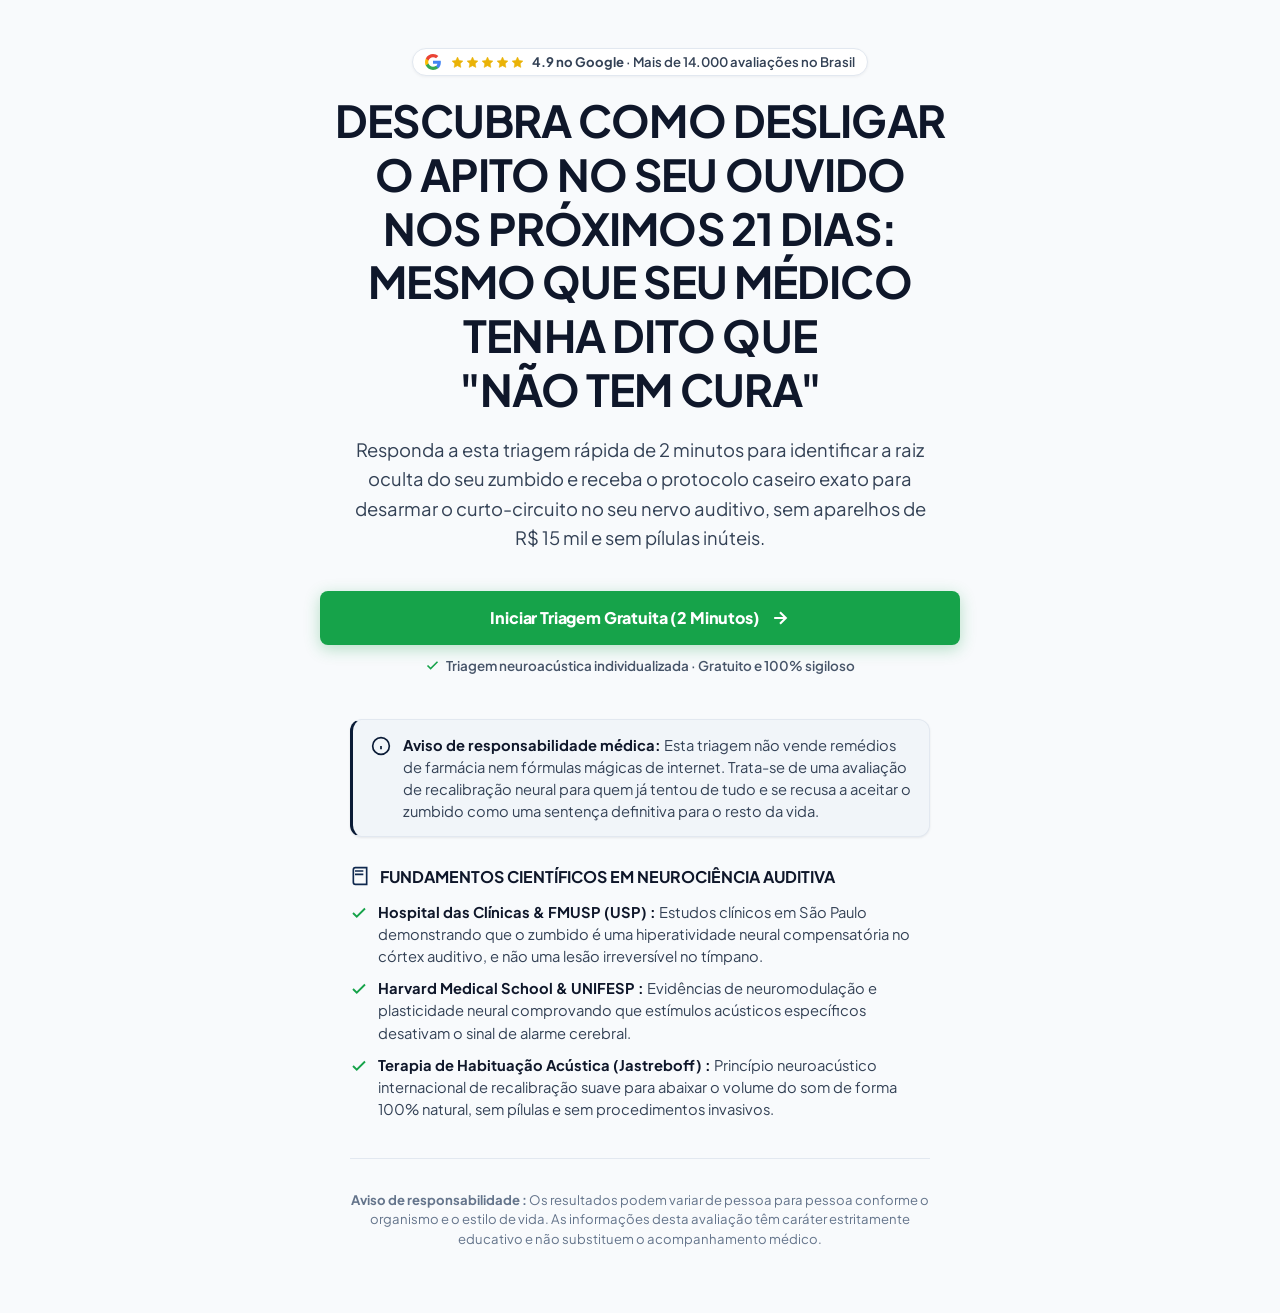
==== commit b7d042aa: "feat(sales): depoimentos estilo Google Meu Negocio, 3 entregaveis principais e passo a passo de aces" ====
--- a/index.html
+++ b/index.html
@@ -65,8 +65,9 @@
         <section class="screen-pane active" id="screen-hero">
       <div class="hero-wrapper">
         <div class="hero-eyebrow-trust-row">
+          <svg class="google-g-badge-icon" width="16" height="16" viewBox="0 0 24 24" style="flex-shrink: 0; vertical-align: middle; margin-right: 4px;"><path fill="#4285F4" d="M23.745 12.27c0-.7-.06-1.4-.19-2.07H12v4.51h6.6c-.29 1.52-1.14 2.82-2.4 3.68v3.05h3.88c2.27-2.09 3.665-5.17 3.665-9.17z"/><path fill="#34A853" d="M12 24c3.24 0 5.95-1.08 7.93-2.91l-3.88-3.05c-1.08.72-2.45 1.16-4.05 1.16-3.12 0-5.77-2.1-6.72-4.93H1.25v3.15C3.26 21.36 7.34 24 12 24z"/><path fill="#FBBC05" d="M5.28 14.27c-.25-.72-.38-1.49-.38-2.27s.13-1.55.38-2.27V6.58H1.25C.45 8.18 0 9.99 0 12s.45 3.82 1.25 5.42l4.03-3.15z"/><path fill="#EA4335" d="M12 4.75c1.77 0 3.35.61 4.6 1.8l3.42-3.42C17.95 1.19 15.24 0 12 0 7.34 0 3.26 2.64 1.25 6.58l4.03 3.15c.95-2.83 3.6-4.98 6.72-4.98z"/></svg>
           <span class="hero-trust-stars" style="display: inline-flex; align-items: center;"><svg width="13" height="13" viewBox="0 0 24 24" fill="#EAB308" stroke="#EAB308" stroke-width="1" style="display: inline-block; margin-right: 2px;"><polygon points="12 2 15.09 8.26 22 9.27 17 14.14 18.18 21.02 12 17.77 5.82 21.02 7 14.14 2 9.27 8.91 8.26 12 2"/></svg><svg width="13" height="13" viewBox="0 0 24 24" fill="#EAB308" stroke="#EAB308" stroke-width="1" style="display: inline-block; margin-right: 2px;"><polygon points="12 2 15.09 8.26 22 9.27 17 14.14 18.18 21.02 12 17.77 5.82 21.02 7 14.14 2 9.27 8.91 8.26 12 2"/></svg><svg width="13" height="13" viewBox="0 0 24 24" fill="#EAB308" stroke="#EAB308" stroke-width="1" style="display: inline-block; margin-right: 2px;"><polygon points="12 2 15.09 8.26 22 9.27 17 14.14 18.18 21.02 12 17.77 5.82 21.02 7 14.14 2 9.27 8.91 8.26 12 2"/></svg><svg width="13" height="13" viewBox="0 0 24 24" fill="#EAB308" stroke="#EAB308" stroke-width="1" style="display: inline-block; margin-right: 2px;"><polygon points="12 2 15.09 8.26 22 9.27 17 14.14 18.18 21.02 12 17.77 5.82 21.02 7 14.14 2 9.27 8.91 8.26 12 2"/></svg><svg width="13" height="13" viewBox="0 0 24 24" fill="#EAB308" stroke="#EAB308" stroke-width="1" style="display: inline-block; margin-right: 2px;"><polygon points="12 2 15.09 8.26 22 9.27 17 14.14 18.18 21.02 12 17.77 5.82 21.02 7 14.14 2 9.27 8.91 8.26 12 2"/></svg></span>
-          <span class="hero-trust-text"><strong>4.9/5</strong> · Mais de <span id="hero-trust-count">14.000</span> avaliações <span id="hero-trust-location">em São Paulo</span></span>
+          <span class="hero-trust-text"><strong>4.9 no Google</strong> · Mais de <span id="hero-trust-count">14.000</span> avaliações <span id="hero-trust-location">em São Paulo</span></span>
         </div>
 
         <h1 class="hero-promise-title">
@@ -679,17 +680,30 @@
             <span class="wa-time-tag">10:43</span>
           </div>
 
-          <!-- Photo POV WhatsApp de Camila e o marido (Encaminhada) -->
-          <div class="wa-bubble-in wa-photo-bubble wa-bubble-forwarded" id="wa-msg-photo" style="display: none;">
-            <div class="wa-forward-header" style="margin-bottom: 4px; padding-left: 2px;">
+          <!-- Photo POV WhatsApp de Camila e o marido (Encaminhada - Somente a Foto) -->
+          <div class="wa-bubble-in wa-photo-bubble" id="wa-msg-photo" style="display: none;">
+            <div class="wa-forward-header">
               <svg class="wa-forward-icon" width="13" height="13" viewBox="0 0 24 24" fill="none" stroke="currentColor" stroke-width="2.5"><path d="M14 5l7 7m0 0l-7 7m7-7H3"/></svg>
               <span>Encaminhada</span>
             </div>
-            <img src="assets/camila_selfie_whatsapp.jpg?v=3" alt="Camila e Marcelo" class="wa-photo-preview" width="260" height="200" loading="eager">
-            <div class="wa-photo-caption">
+            <div class="wa-photo-img-wrap" style="position: relative; border-radius: 6px; overflow: hidden; margin-top: 2px;">
+              <img src="assets/camila_selfie_whatsapp.jpg?v=3" alt="Camila e Marcelo" class="wa-photo-preview" width="260" height="200" loading="eager">
+              <div class="wa-photo-inner-time" style="position: absolute; right: 6px; bottom: 4px; background: rgba(0, 0, 0, 0.45); color: #FFFFFF; font-size: 0.65rem; padding: 2px 6px; border-radius: 10px; font-weight: 500; letter-spacing: 0.02em;">
+                <span class="wa-time-tag" style="color: #FFFFFF; margin: 0; display: inline;">10:44</span>
+              </div>
+            </div>
+          </div>
+
+          <!-- Mensagem de Texto Encaminhada da Camila (Separada) -->
+          <div class="wa-bubble-in wa-bubble-forwarded wa-bubble-forwarded-text" id="wa-msg-photo-text" style="display: none;">
+            <div class="wa-forward-header">
+              <svg class="wa-forward-icon" width="13" height="13" viewBox="0 0 24 24" fill="none" stroke="currentColor" stroke-width="2.5"><path d="M14 5l7 7m0 0l-7 7m7-7H3"/></svg>
+              <span>Encaminhada</span>
+            </div>
+            <div class="wa-forwarded-text-body" style="font-size: 0.90rem; color: #111B21; line-height: 1.45; margin-top: 3px;">
               "Primeiro café da manhã no silêncio absoluto depois de anos... O Marcelo e eu agradecemos de coração, Seu Vicente!"
-              <span class="wa-time-tag">10:44</span>
-            </div>
+            </div>
+            <span class="wa-time-tag">10:44</span>
           </div>
 
           <!-- Note Vocale 2: Camila (23s) (Encaminhada) -->
@@ -1208,7 +1222,7 @@
             Preste muita atenção no que eu vou te dizer:
           </p>
 
-          <div style="margin: 16px 0 20px; padding: 14px 18px; background: #FFFFFF; border: 1px solid #E2E8F0; border-left: 3px solid #DC2626; border-radius: 6px; font-size: 1.02rem; font-weight: 700; color: #0F172A; line-height: 1.5;">
+          <div style="margin: 18px 0 20px; padding: 10px 0 10px 18px; background: transparent; border: none; border-left: 4px solid #DC2626; border-radius: 0; font-size: 1.05rem; font-weight: 700; color: #0F172A; line-height: 1.6; font-style: normal;">
             Isso não é uma condenação da sua idade. E não é fraqueza da sua cabeça.
           </div>
 
@@ -1224,7 +1238,7 @@
             E guarde isso com você, porque essa verdade destrói a maior mentira que te contaram no consultório:
           </p>
 
-          <div style="margin: 16px 0 22px; padding: 14px 18px; background: #FFFFFF; border: 1px solid #E2E8F0; border-left: 3px solid #16A34A; border-radius: 6px; font-size: 1.05rem; font-weight: 800; color: #0F172A; line-height: 1.5;">
+          <div style="margin: 18px 0 22px; padding: 10px 0 10px 18px; background: transparent; border: none; border-left: 4px solid #16A34A; border-radius: 0; font-size: 1.08rem; font-weight: 800; color: #0F172A; line-height: 1.6; font-style: normal;">
             Um fio desencapado pode ser encapado de novo.
           </div>
         </div>
@@ -1528,12 +1542,15 @@
         </div>
         <h3 class="tsl-section-heading">TUDO O QUE VOCÊ RECEBE IMEDIATAMENTE AO ACESSAR O <mark class="tsl-mark">PROTOCOLO</mark>:</h3>
         
-        <!-- MOCKUP DOS ENTREGÁVEIS NA TSL (100% TRANSPARENTE COM AURA E LEVITAÇÃO) -->
+        <!-- MOCKUP DOS ENTREGÁVEIS NA TSL (100% TRANSPARENTE, SEM MOVIMENTO, SOMBRA 3D ALTO RELEVO E BACKLIGHT NEUTRO) -->
         <div class="tsl-mockup-floating-container" style="margin: 32px auto 36px; max-width: 620px; text-align: center; position: relative;">
-          <!-- Halo de luz bioacústico / Backlight Aura -->
-          <div class="tsl-mockup-backlight" style="position: absolute; top: 50%; left: 50%; transform: translate(-50%, -50%); width: 85%; height: 75%; background: radial-gradient(ellipse at center, rgba(34, 197, 94, 0.22) 0%, rgba(2, 132, 199, 0.14) 45%, transparent 75%); filter: blur(35px); z-index: 0; pointer-events: none;"></div>
+          <!-- Halo de luz sutil neutro cinza/preto (sem verde) -->
+          <div class="tsl-mockup-backlight" style="position: absolute; top: 50%; left: 50%; transform: translate(-50%, -50%); width: 85%; height: 75%; background: radial-gradient(ellipse at center, rgba(15, 23, 42, 0.12) 0%, rgba(0, 0, 0, 0.04) 50%, transparent 72%); filter: blur(32px); z-index: 0; pointer-events: none;"></div>
           
-          <img src="assets/mockup_bundle_silence.png" alt="Protocolo do Silêncio Completo: Guia Digital, Web App Neuro-Silence e 3 Bônus Exclusivos" class="tsl-floating-mockup-img" style="width: 100%; max-width: 580px; height: auto; display: block; margin: 0 auto; position: relative; z-index: 1; filter: drop-shadow(0 16px 32px rgba(15, 23, 42, 0.22)) drop-shadow(0 4px 12px rgba(22, 163, 74, 0.2));">
+          <img src="assets/mockup_bundle_silence.png" alt="Protocolo do Silêncio Completo: Guia Digital, Web App Neuro-Silence e 3 Bônus Exclusivos" class="tsl-floating-mockup-img" style="width: 100%; max-width: 580px; height: auto; display: block; margin: 0 auto; position: relative; z-index: 1; filter: drop-shadow(0 26px 38px rgba(0, 0, 0, 0.22)) drop-shadow(0 10px 16px rgba(0, 0, 0, 0.14)) drop-shadow(0 2px 4px rgba(0, 0, 0, 0.10));">
+          
+          <!-- Sombra de contato no solo em alto relevo 3D -->
+          <div style="width: 72%; height: 16px; margin: -10px auto 0; background: radial-gradient(ellipse at center, rgba(0, 0, 0, 0.26) 0%, rgba(15, 23, 42, 0.08) 50%, transparent 75%); border-radius: 50%; filter: blur(5px); position: relative; z-index: 0;"></div>
 
           <div style="display: flex; justify-content: center; align-items: center; flex-wrap: wrap; gap: 14px; margin-top: 18px; font-size: 0.82rem; color: #475569; font-weight: 700; position: relative; z-index: 1;">
             <span style="display: inline-flex; align-items: center; gap: 5px;">
@@ -1615,19 +1632,19 @@
               Confirmando seu acesso via Pix hoje, você destrava imediatamente o <strong>Áudio SOS Crise Aguda de 7 Minutos</strong>: faixa bioacústica para interromper picos severos de apito em menos de 7 minutos.
             </div>
 
-            <div style="display: flex; justify-content: center; align-items: center; gap: 12px; margin-top: 16px; font-size: 0.78rem; color: #64748B; font-weight: 500;">
-              <span style="display: inline-flex; align-items: center; gap: 4px;">
-                <svg width="13" height="13" viewBox="0 0 24 24" fill="none" stroke="#64748B" stroke-width="2.5"><rect x="3" y="11" width="18" height="11" rx="2" ry="2"/><path d="M7 11V7a5 5 0 0 1 10 0v4"/></svg>
+            <div class="price-trust-badges-single-line" style="display: flex; justify-content: center; align-items: center; flex-wrap: nowrap; gap: clamp(4px, 1.6vw, 10px); margin-top: 16px; font-size: clamp(0.64rem, 2.1vw, 0.73rem); color: #64748B; font-weight: 500; width: 100%; box-sizing: border-box;">
+              <span style="display: inline-flex; align-items: center; gap: 3px; white-space: nowrap; flex-shrink: 0;">
+                <svg width="12" height="12" viewBox="0 0 24 24" fill="none" stroke="#64748B" stroke-width="2.5"><rect x="3" y="11" width="18" height="11" rx="2" ry="2"/><path d="M7 11V7a5 5 0 0 1 10 0v4"/></svg>
                 Pagamento Único
               </span>
-              <span>·</span>
-              <span style="display: inline-flex; align-items: center; gap: 4px;">
-                <svg width="13" height="13" viewBox="0 0 24 24" fill="none" stroke="#64748B" stroke-width="2.5"><polyline points="20 6 9 17 4 12"/></svg>
+              <span style="color: #CBD5E1; user-select: none; flex-shrink: 0;">·</span>
+              <span style="display: inline-flex; align-items: center; gap: 3px; white-space: nowrap; flex-shrink: 0;">
+                <svg width="12" height="12" viewBox="0 0 24 24" fill="none" stroke="#64748B" stroke-width="2.5"><polyline points="20 6 9 17 4 12"/></svg>
                 Acesso Imediato
               </span>
-              <span>·</span>
-              <span style="display: inline-flex; align-items: center; gap: 4px;">
-                <svg width="13" height="13" viewBox="0 0 24 24" fill="none" stroke="#64748B" stroke-width="2.5"><path d="M12 22s8-4 8-10V5l-8-3-8 3v7c0 6 8 10 8 10z"/></svg>
+              <span style="color: #CBD5E1; user-select: none; flex-shrink: 0;">·</span>
+              <span style="display: inline-flex; align-items: center; gap: 3px; white-space: nowrap; flex-shrink: 0;">
+                <svg width="12" height="12" viewBox="0 0 24 24" fill="none" stroke="#64748B" stroke-width="2.5"><path d="M12 22s8-4 8-10V5l-8-3-8 3v7c0 6 8 10 8 10z"/></svg>
                 Garantia de 30 Dias no Pix
               </span>
             </div>
@@ -1847,55 +1864,103 @@
           </div>
         </div>
 
-        <!-- SECTION 2 : RETOURS D'EXPÉRIENCE EN CASCATA MINIMALISTE (STYLE MYPATTERN) -->
+        <!-- SECTION 2 : AVALIAÇÕES REAIS NO GOOGLE (ESTILO GOOGLE REVIEWS GOOGLE MEU NEGÓCIO) -->
         <div class="sales-section-box">
-          <div class="sp-stars-center" style="display: flex; justify-content: center; align-items: center; gap: 2px; margin-bottom: 8px;"><svg width="13" height="13" viewBox="0 0 24 24" fill="#EAB308" stroke="#EAB308" stroke-width="1" style="display: inline-block; margin-right: 2px;"><polygon points="12 2 15.09 8.26 22 9.27 17 14.14 18.18 21.02 12 17.77 5.82 21.02 7 14.14 2 9.27 8.91 8.26 12 2"/></svg><svg width="13" height="13" viewBox="0 0 24 24" fill="#EAB308" stroke="#EAB308" stroke-width="1" style="display: inline-block; margin-right: 2px;"><polygon points="12 2 15.09 8.26 22 9.27 17 14.14 18.18 21.02 12 17.77 5.82 21.02 7 14.14 2 9.27 8.91 8.26 12 2"/></svg><svg width="13" height="13" viewBox="0 0 24 24" fill="#EAB308" stroke="#EAB308" stroke-width="1" style="display: inline-block; margin-right: 2px;"><polygon points="12 2 15.09 8.26 22 9.27 17 14.14 18.18 21.02 12 17.77 5.82 21.02 7 14.14 2 9.27 8.91 8.26 12 2"/></svg><svg width="13" height="13" viewBox="0 0 24 24" fill="#EAB308" stroke="#EAB308" stroke-width="1" style="display: inline-block; margin-right: 2px;"><polygon points="12 2 15.09 8.26 22 9.27 17 14.14 18.18 21.02 12 17.77 5.82 21.02 7 14.14 2 9.27 8.91 8.26 12 2"/></svg><svg width="13" height="13" viewBox="0 0 24 24" fill="#EAB308" stroke="#EAB308" stroke-width="1" style="display: inline-block; margin-right: 2px;"><polygon points="12 2 15.09 8.26 22 9.27 17 14.14 18.18 21.02 12 17.77 5.82 21.02 7 14.14 2 9.27 8.91 8.26 12 2"/></svg></div>
-          <h3 class="sp-social-title">APROVADO POR MAIS DE <span id="social-proof-count">14.200</span> HOMENS E MULHERES <span id="social-proof-location">NO BRASIL</span></h3>
-          <p class="sp-social-sub">Depoimentos reais de quem testou o protocolo&nbsp;:</p>
+          <div class="sp-stars-center" style="display: flex; justify-content: center; align-items: center; gap: 6px; margin-bottom: 8px;">
+            <svg class="google-g-badge-icon" width="16" height="16" viewBox="0 0 24 24" style="flex-shrink: 0; vertical-align: middle; margin-right: 4px;"><path fill="#4285F4" d="M23.745 12.27c0-.7-.06-1.4-.19-2.07H12v4.51h6.6c-.29 1.52-1.14 2.82-2.4 3.68v3.05h3.88c2.27-2.09 3.665-5.17 3.665-9.17z"/><path fill="#34A853" d="M12 24c3.24 0 5.95-1.08 7.93-2.91l-3.88-3.05c-1.08.72-2.45 1.16-4.05 1.16-3.12 0-5.77-2.1-6.72-4.93H1.25v3.15C3.26 21.36 7.34 24 12 24z"/><path fill="#FBBC05" d="M5.28 14.27c-.25-.72-.38-1.49-.38-2.27s.13-1.55.38-2.27V6.58H1.25C.45 8.18 0 9.99 0 12s.45 3.82 1.25 5.42l4.03-3.15z"/><path fill="#EA4335" d="M12 4.75c1.77 0 3.35.61 4.6 1.8l3.42-3.42C17.95 1.19 15.24 0 12 0 7.34 0 3.26 2.64 1.25 6.58l4.03 3.15c.95-2.83 3.6-4.98 6.72-4.98z"/></svg>
+            <span style="font-weight: 800; font-size: 0.88rem; color: #0F172A;">5,0 no Google</span>
+            <span style="display: inline-flex; align-items: center; gap: 2px;"><svg width="12" height="12" viewBox="0 0 24 24" fill="#EAB308" stroke="#EAB308" stroke-width="1"><polygon points="12 2 15.09 8.26 22 9.27 17 14.14 18.18 21.02 12 17.77 5.82 21.02 7 14.14 2 9.27 8.91 8.26 12 2"/></svg><svg width="12" height="12" viewBox="0 0 24 24" fill="#EAB308" stroke="#EAB308" stroke-width="1"><polygon points="12 2 15.09 8.26 22 9.27 17 14.14 18.18 21.02 12 17.77 5.82 21.02 7 14.14 2 9.27 8.91 8.26 12 2"/></svg><svg width="12" height="12" viewBox="0 0 24 24" fill="#EAB308" stroke="#EAB308" stroke-width="1"><polygon points="12 2 15.09 8.26 22 9.27 17 14.14 18.18 21.02 12 17.77 5.82 21.02 7 14.14 2 9.27 8.91 8.26 12 2"/></svg><svg width="12" height="12" viewBox="0 0 24 24" fill="#EAB308" stroke="#EAB308" stroke-width="1"><polygon points="12 2 15.09 8.26 22 9.27 17 14.14 18.18 21.02 12 17.77 5.82 21.02 7 14.14 2 9.27 8.91 8.26 12 2"/></svg><svg width="12" height="12" viewBox="0 0 24 24" fill="#EAB308" stroke="#EAB308" stroke-width="1"><polygon points="12 2 15.09 8.26 22 9.27 17 14.14 18.18 21.02 12 17.77 5.82 21.02 7 14.14 2 9.27 8.91 8.26 12 2"/></svg></span>
+          </div>
+          <h3 class="sp-social-title">AVALIAÇÕES REAIS NO GOOGLE (NOTA 5,0 ESTRELAS)</h3>
+          <p class="sp-social-sub">Mais de <span id="social-proof-count">14.200</span> relatos verificados de quem testou o Protocolo do Silêncio <span id="social-proof-location">no Brasil</span>:</p>
 
           <div class="mypattern-reviews-stack">
-            <!-- Témoignage 1 : Femme active 38 ans (Stress, travail, maman) -->
-            <div class="mypattern-review-card">
-              <div class="review-top-row">
-                <span class="review-stars-gold" style="display: inline-flex; align-items: center; gap: 2px;"><svg width="13" height="13" viewBox="0 0 24 24" fill="#EAB308" stroke="#EAB308" stroke-width="1" style="display: inline-block; margin-right: 2px;"><polygon points="12 2 15.09 8.26 22 9.27 17 14.14 18.18 21.02 12 17.77 5.82 21.02 7 14.14 2 9.27 8.91 8.26 12 2"/></svg><svg width="13" height="13" viewBox="0 0 24 24" fill="#EAB308" stroke="#EAB308" stroke-width="1" style="display: inline-block; margin-right: 2px;"><polygon points="12 2 15.09 8.26 22 9.27 17 14.14 18.18 21.02 12 17.77 5.82 21.02 7 14.14 2 9.27 8.91 8.26 12 2"/></svg><svg width="13" height="13" viewBox="0 0 24 24" fill="#EAB308" stroke="#EAB308" stroke-width="1" style="display: inline-block; margin-right: 2px;"><polygon points="12 2 15.09 8.26 22 9.27 17 14.14 18.18 21.02 12 17.77 5.82 21.02 7 14.14 2 9.27 8.91 8.26 12 2"/></svg><svg width="13" height="13" viewBox="0 0 24 24" fill="#EAB308" stroke="#EAB308" stroke-width="1" style="display: inline-block; margin-right: 2px;"><polygon points="12 2 15.09 8.26 22 9.27 17 14.14 18.18 21.02 12 17.77 5.82 21.02 7 14.14 2 9.27 8.91 8.26 12 2"/></svg><svg width="13" height="13" viewBox="0 0 24 24" fill="#EAB308" stroke="#EAB308" stroke-width="1" style="display: inline-block; margin-right: 2px;"><polygon points="12 2 15.09 8.26 22 9.27 17 14.14 18.18 21.02 12 17.77 5.82 21.02 7 14.14 2 9.27 8.91 8.26 12 2"/></svg></span>
-                <span class="review-date-verified">Depoimento verificado · há 2 dias</span>
-              </div>
-              <h4 class="review-headline">"AOS 41 ANOS, ESSE APITO ME DEIXAVA LOUCA NO TRABALHO E NA CAMA"</h4>
-              <p class="review-body-text">"Com a rotina corrida e dois filhos, aquele apito agudo me roubava a paciência e a energia. O médico só falava pra eu não me estressar... Depois de 10 noites escutando a frequência e tomando a colher matinal, o barulho caiu de 8 para 1. Recuperei meu sono e meu casamento agradece!"</p>
-              <div class="review-author-tag"><strong>Camila R.</strong>, 41 anos , Belo Horizonte/MG</div>
-            </div>
-
-            <!-- Témoignage 2 : Homme actif 42 ans (Écouteurs, bureau, sommeil) -->
-            <div class="mypattern-review-card">
-              <div class="review-top-row">
-                <span class="review-stars-gold" style="display: inline-flex; align-items: center; gap: 2px;"><svg width="13" height="13" viewBox="0 0 24 24" fill="#EAB308" stroke="#EAB308" stroke-width="1" style="display: inline-block; margin-right: 2px;"><polygon points="12 2 15.09 8.26 22 9.27 17 14.14 18.18 21.02 12 17.77 5.82 21.02 7 14.14 2 9.27 8.91 8.26 12 2"/></svg><svg width="13" height="13" viewBox="0 0 24 24" fill="#EAB308" stroke="#EAB308" stroke-width="1" style="display: inline-block; margin-right: 2px;"><polygon points="12 2 15.09 8.26 22 9.27 17 14.14 18.18 21.02 12 17.77 5.82 21.02 7 14.14 2 9.27 8.91 8.26 12 2"/></svg><svg width="13" height="13" viewBox="0 0 24 24" fill="#EAB308" stroke="#EAB308" stroke-width="1" style="display: inline-block; margin-right: 2px;"><polygon points="12 2 15.09 8.26 22 9.27 17 14.14 18.18 21.02 12 17.77 5.82 21.02 7 14.14 2 9.27 8.91 8.26 12 2"/></svg><svg width="13" height="13" viewBox="0 0 24 24" fill="#EAB308" stroke="#EAB308" stroke-width="1" style="display: inline-block; margin-right: 2px;"><polygon points="12 2 15.09 8.26 22 9.27 17 14.14 18.18 21.02 12 17.77 5.82 21.02 7 14.14 2 9.27 8.91 8.26 12 2"/></svg><svg width="13" height="13" viewBox="0 0 24 24" fill="#EAB308" stroke="#EAB308" stroke-width="1" style="display: inline-block; margin-right: 2px;"><polygon points="12 2 15.09 8.26 22 9.27 17 14.14 18.18 21.02 12 17.77 5.82 21.02 7 14.14 2 9.27 8.91 8.26 12 2"/></svg></span>
-                <span class="review-date-verified">Depoimento verificado · há 4 dias</span>
-              </div>
-              <h4 class="review-headline">"O VOLUME DA MINHA CABEÇA FINALMENTE ABAIXOU"</h4>
-              <p class="review-body-text">"Depois de anos trabalhando em fábrica com barulho, eu tinha um chiado elétrico que não me deixava dormir. A explicação do Seu Vicente sobre o rádio fora do ar fez todo o sentido. Em 2 semanas de protocolo, o barulho sumiu."</p>
-              <div class="review-author-tag"><strong>Carlos Eduardo</strong>, 62 anos , Curitiba/PR</div>
-            </div>
-
-            <!-- Témoignage 3 : Homme 62 ans (Ancienneté longue, bruits blancs inutiles) -->
-            <div class="mypattern-review-card">
-              <div class="review-top-row">
-                <span class="review-stars-gold" style="display: inline-flex; align-items: center; gap: 2px;"><svg width="13" height="13" viewBox="0 0 24 24" fill="#EAB308" stroke="#EAB308" stroke-width="1" style="display: inline-block; margin-right: 2px;"><polygon points="12 2 15.09 8.26 22 9.27 17 14.14 18.18 21.02 12 17.77 5.82 21.02 7 14.14 2 9.27 8.91 8.26 12 2"/></svg><svg width="13" height="13" viewBox="0 0 24 24" fill="#EAB308" stroke="#EAB308" stroke-width="1" style="display: inline-block; margin-right: 2px;"><polygon points="12 2 15.09 8.26 22 9.27 17 14.14 18.18 21.02 12 17.77 5.82 21.02 7 14.14 2 9.27 8.91 8.26 12 2"/></svg><svg width="13" height="13" viewBox="0 0 24 24" fill="#EAB308" stroke="#EAB308" stroke-width="1" style="display: inline-block; margin-right: 2px;"><polygon points="12 2 15.09 8.26 22 9.27 17 14.14 18.18 21.02 12 17.77 5.82 21.02 7 14.14 2 9.27 8.91 8.26 12 2"/></svg><svg width="13" height="13" viewBox="0 0 24 24" fill="#EAB308" stroke="#EAB308" stroke-width="1" style="display: inline-block; margin-right: 2px;"><polygon points="12 2 15.09 8.26 22 9.27 17 14.14 18.18 21.02 12 17.77 5.82 21.02 7 14.14 2 9.27 8.91 8.26 12 2"/></svg><svg width="13" height="13" viewBox="0 0 24 24" fill="#EAB308" stroke="#EAB308" stroke-width="1" style="display: inline-block; margin-right: 2px;"><polygon points="12 2 15.09 8.26 22 9.27 17 14.14 18.18 21.02 12 17.77 5.82 21.02 7 14.14 2 9.27 8.91 8.26 12 2"/></svg></span>
-                <span class="review-date-verified">Depoimento verificado · há 6 dias</span>
-              </div>
-              <h4 class="review-headline">"DORMI 7 NOITES SEGUIDAS SEM ACORDAR ASSUSTADO"</h4>
-              <p class="review-body-text">"Depois de 6 anos com ventilador ligado a noite toda, meu zumbido finalmente silenciou. Pela primeira vez desde que me aposentei, eu apaguei a luz do quarto sem medo da madrugada."</p>
-              <div class="review-author-tag"><strong>Seu Jorge</strong>, 68 anos, <span class="review-geo-loc">Campinas/SP</span></div>
-            </div>
-
-            <!-- Témoignage 4 : Femme 56 ans (Soulagement du couple et paix d'esprit) -->
-            <div class="mypattern-review-card">
-              <div class="review-top-row">
-                <span class="review-stars-gold" style="display: inline-flex; align-items: center; gap: 2px;"><svg width="13" height="13" viewBox="0 0 24 24" fill="#EAB308" stroke="#EAB308" stroke-width="1" style="display: inline-block; margin-right: 2px;"><polygon points="12 2 15.09 8.26 22 9.27 17 14.14 18.18 21.02 12 17.77 5.82 21.02 7 14.14 2 9.27 8.91 8.26 12 2"/></svg><svg width="13" height="13" viewBox="0 0 24 24" fill="#EAB308" stroke="#EAB308" stroke-width="1" style="display: inline-block; margin-right: 2px;"><polygon points="12 2 15.09 8.26 22 9.27 17 14.14 18.18 21.02 12 17.77 5.82 21.02 7 14.14 2 9.27 8.91 8.26 12 2"/></svg><svg width="13" height="13" viewBox="0 0 24 24" fill="#EAB308" stroke="#EAB308" stroke-width="1" style="display: inline-block; margin-right: 2px;"><polygon points="12 2 15.09 8.26 22 9.27 17 14.14 18.18 21.02 12 17.77 5.82 21.02 7 14.14 2 9.27 8.91 8.26 12 2"/></svg><svg width="13" height="13" viewBox="0 0 24 24" fill="#EAB308" stroke="#EAB308" stroke-width="1" style="display: inline-block; margin-right: 2px;"><polygon points="12 2 15.09 8.26 22 9.27 17 14.14 18.18 21.02 12 17.77 5.82 21.02 7 14.14 2 9.27 8.91 8.26 12 2"/></svg><svg width="13" height="13" viewBox="0 0 24 24" fill="#EAB308" stroke="#EAB308" stroke-width="1" style="display: inline-block; margin-right: 2px;"><polygon points="12 2 15.09 8.26 22 9.27 17 14.14 18.18 21.02 12 17.77 5.82 21.02 7 14.14 2 9.27 8.91 8.26 12 2"/></svg></span>
-                <span class="review-date-verified">Depoimento verificado · há 1 semana</span>
-              </div>
-              <h4 class="review-headline">"MEU MARIDO FINALMENTE VIU UM SORRISO NO MEU ROSTO NO JANTAR"</h4>
-              <p class="review-body-text">"A colher de manhã e os 15 minutinhos ao deitar viraram meu momento sagrado. Não sinto mais aquele peso na cabeça e não tenho mais medo do silêncio de casa."</p>
-              <div class="review-author-tag"><strong>Dona Helena</strong>, 58 anos , Salvador/BA</div>
+            <!-- Review 1 : Camila R. -->
+            <div class="mypattern-review-card google-review-card">
+              <h4 class="review-headline">"Aos 41 anos, esse apito me deixava louca no trabalho e na cama."</h4>
+              <p class="review-body-text">
+                "Com a rotina corrida de trabalho e dois filhos pequenos, aquele apito agudo me roubava a paciência e a energia. Parecia que tinha uma chaleira fervendo dentro do meu crânio o dia todo. O médico só falava para eu não me estressar e aprender a conviver. Depois de 10 noites escutando a frequência e tomando a colher matinal, o barulho despencou de 8 para 1. Recuperei meu sono profundo e a calma na minha casa!"
+              </p>
+              <div class="google-review-footer">
+                <div class="google-review-author-wrap">
+                  <div class="google-review-avatar" style="background: #E0F2FE; color: #0369A1;">C</div>
+                  <div class="google-review-meta">
+                    <strong class="google-review-name">Camila R.</strong>
+                    <span class="google-review-sub">41 anos · Belo Horizonte/MG</span>
+                    <div class="google-review-stars-row">
+                      <span class="google-review-score">5,0</span>
+                      <span class="google-review-stars"><svg width="12" height="12" viewBox="0 0 24 24" fill="#EAB308" stroke="#EAB308" stroke-width="1"><polygon points="12 2 15.09 8.26 22 9.27 17 14.14 18.18 21.02 12 17.77 5.82 21.02 7 14.14 2 9.27 8.91 8.26 12 2"/></svg><svg width="12" height="12" viewBox="0 0 24 24" fill="#EAB308" stroke="#EAB308" stroke-width="1"><polygon points="12 2 15.09 8.26 22 9.27 17 14.14 18.18 21.02 12 17.77 5.82 21.02 7 14.14 2 9.27 8.91 8.26 12 2"/></svg><svg width="12" height="12" viewBox="0 0 24 24" fill="#EAB308" stroke="#EAB308" stroke-width="1"><polygon points="12 2 15.09 8.26 22 9.27 17 14.14 18.18 21.02 12 17.77 5.82 21.02 7 14.14 2 9.27 8.91 8.26 12 2"/></svg><svg width="12" height="12" viewBox="0 0 24 24" fill="#EAB308" stroke="#EAB308" stroke-width="1"><polygon points="12 2 15.09 8.26 22 9.27 17 14.14 18.18 21.02 12 17.77 5.82 21.02 7 14.14 2 9.27 8.91 8.26 12 2"/></svg><svg width="12" height="12" viewBox="0 0 24 24" fill="#EAB308" stroke="#EAB308" stroke-width="1"><polygon points="12 2 15.09 8.26 22 9.27 17 14.14 18.18 21.02 12 17.77 5.82 21.02 7 14.14 2 9.27 8.91 8.26 12 2"/></svg></span>
+                    </div>
+                  </div>
+                </div>
+                <svg width="22" height="22" viewBox="0 0 24 24" style="flex-shrink: 0;"><path fill="#4285F4" d="M23.745 12.27c0-.7-.06-1.4-.19-2.07H12v4.51h6.6c-.29 1.52-1.14 2.82-2.4 3.68v3.05h3.88c2.27-2.09 3.665-5.17 3.665-9.17z"/><path fill="#34A853" d="M12 24c3.24 0 5.95-1.08 7.93-2.91l-3.88-3.05c-1.08.72-2.45 1.16-4.05 1.16-3.12 0-5.77-2.1-6.72-4.93H1.25v3.15C3.26 21.36 7.34 24 12 24z"/><path fill="#FBBC05" d="M5.28 14.27c-.25-.72-.38-1.49-.38-2.27s.13-1.55.38-2.27V6.58H1.25C.45 8.18 0 9.99 0 12s.45 3.82 1.25 5.42l4.03-3.15z"/><path fill="#EA4335" d="M12 4.75c1.77 0 3.35.61 4.6 1.8l3.42-3.42C17.95 1.19 15.24 0 12 0 7.34 0 3.26 2.64 1.25 6.58l4.03 3.15c.95-2.83 3.6-4.98 6.72-4.98z"/></svg>
+              </div>
+            </div>
+
+            <!-- Review 2 : Carlos Eduardo -->
+            <div class="mypattern-review-card google-review-card">
+              <h4 class="review-headline">"O volume dentro da minha cabeça finalmente abaixou pela primeira vez."</h4>
+              <p class="review-body-text">
+                "Depois de décadas trabalhando na manutenção de máquinas em fábrica, eu tinha um chiado elétrico que parecia faísca de fio desencapado na raiz do ouvido. A explicação do Seu Vicente sobre o rádio fora de sintonia fez todo o sentido na minha cabeça. Comecei a tomar a colher em jejum e coloquei o fone à noite. Em 2 semanas de protocolo, o zumbido recuou para um sussurro quase imperceptível."
+              </p>
+              <div class="google-review-footer">
+                <div class="google-review-author-wrap">
+                  <div class="google-review-avatar" style="background: #FEF3C7; color: #B45309;">C</div>
+                  <div class="google-review-meta">
+                    <strong class="google-review-name">Carlos Eduardo</strong>
+                    <span class="google-review-sub">62 anos · Curitiba/PR</span>
+                    <div class="google-review-stars-row">
+                      <span class="google-review-score">5,0</span>
+                      <span class="google-review-stars"><svg width="12" height="12" viewBox="0 0 24 24" fill="#EAB308" stroke="#EAB308" stroke-width="1"><polygon points="12 2 15.09 8.26 22 9.27 17 14.14 18.18 21.02 12 17.77 5.82 21.02 7 14.14 2 9.27 8.91 8.26 12 2"/></svg><svg width="12" height="12" viewBox="0 0 24 24" fill="#EAB308" stroke="#EAB308" stroke-width="1"><polygon points="12 2 15.09 8.26 22 9.27 17 14.14 18.18 21.02 12 17.77 5.82 21.02 7 14.14 2 9.27 8.91 8.26 12 2"/></svg><svg width="12" height="12" viewBox="0 0 24 24" fill="#EAB308" stroke="#EAB308" stroke-width="1"><polygon points="12 2 15.09 8.26 22 9.27 17 14.14 18.18 21.02 12 17.77 5.82 21.02 7 14.14 2 9.27 8.91 8.26 12 2"/></svg><svg width="12" height="12" viewBox="0 0 24 24" fill="#EAB308" stroke="#EAB308" stroke-width="1"><polygon points="12 2 15.09 8.26 22 9.27 17 14.14 18.18 21.02 12 17.77 5.82 21.02 7 14.14 2 9.27 8.91 8.26 12 2"/></svg><svg width="12" height="12" viewBox="0 0 24 24" fill="#EAB308" stroke="#EAB308" stroke-width="1"><polygon points="12 2 15.09 8.26 22 9.27 17 14.14 18.18 21.02 12 17.77 5.82 21.02 7 14.14 2 9.27 8.91 8.26 12 2"/></svg></span>
+                    </div>
+                  </div>
+                </div>
+                <svg width="22" height="22" viewBox="0 0 24 24" style="flex-shrink: 0;"><path fill="#4285F4" d="M23.745 12.27c0-.7-.06-1.4-.19-2.07H12v4.51h6.6c-.29 1.52-1.14 2.82-2.4 3.68v3.05h3.88c2.27-2.09 3.665-5.17 3.665-9.17z"/><path fill="#34A853" d="M12 24c3.24 0 5.95-1.08 7.93-2.91l-3.88-3.05c-1.08.72-2.45 1.16-4.05 1.16-3.12 0-5.77-2.1-6.72-4.93H1.25v3.15C3.26 21.36 7.34 24 12 24z"/><path fill="#FBBC05" d="M5.28 14.27c-.25-.72-.38-1.49-.38-2.27s.13-1.55.38-2.27V6.58H1.25C.45 8.18 0 9.99 0 12s.45 3.82 1.25 5.42l4.03-3.15z"/><path fill="#EA4335" d="M12 4.75c1.77 0 3.35.61 4.6 1.8l3.42-3.42C17.95 1.19 15.24 0 12 0 7.34 0 3.26 2.64 1.25 6.58l4.03 3.15c.95-2.83 3.6-4.98 6.72-4.98z"/></svg>
+              </div>
+            </div>
+
+            <!-- Review 3 : Seu Jorge -->
+            <div class="mypattern-review-card google-review-card">
+              <h4 class="review-headline">"Dormi 7 noites seguidas no silêncio sem acordar assustado às 3 da manhã."</h4>
+              <p class="review-body-text">
+                "Foram 6 anos dependendo de ventilador ligado na cara a noite inteira no frio só para disfarçar o apito. Eu vivia cansado, irritado com a família e com medo da surdez total. Pela primeira vez desde que me aposentei, eu deito a cabeça no travesseiro no escuro absoluto e sinto o silêncio verdadeiro. O teste da cozinha me deu a prova concreta da vitória dia após dia."
+              </p>
+              <div class="google-review-footer">
+                <div class="google-review-author-wrap">
+                  <div class="google-review-avatar" style="background: #EDE9FE; color: #6D28D9;">J</div>
+                  <div class="google-review-meta">
+                    <strong class="google-review-name">Seu Jorge</strong>
+                    <span class="google-review-sub">68 anos · Campinas/SP</span>
+                    <div class="google-review-stars-row">
+                      <span class="google-review-score">5,0</span>
+                      <span class="google-review-stars"><svg width="12" height="12" viewBox="0 0 24 24" fill="#EAB308" stroke="#EAB308" stroke-width="1"><polygon points="12 2 15.09 8.26 22 9.27 17 14.14 18.18 21.02 12 17.77 5.82 21.02 7 14.14 2 9.27 8.91 8.26 12 2"/></svg><svg width="12" height="12" viewBox="0 0 24 24" fill="#EAB308" stroke="#EAB308" stroke-width="1"><polygon points="12 2 15.09 8.26 22 9.27 17 14.14 18.18 21.02 12 17.77 5.82 21.02 7 14.14 2 9.27 8.91 8.26 12 2"/></svg><svg width="12" height="12" viewBox="0 0 24 24" fill="#EAB308" stroke="#EAB308" stroke-width="1"><polygon points="12 2 15.09 8.26 22 9.27 17 14.14 18.18 21.02 12 17.77 5.82 21.02 7 14.14 2 9.27 8.91 8.26 12 2"/></svg><svg width="12" height="12" viewBox="0 0 24 24" fill="#EAB308" stroke="#EAB308" stroke-width="1"><polygon points="12 2 15.09 8.26 22 9.27 17 14.14 18.18 21.02 12 17.77 5.82 21.02 7 14.14 2 9.27 8.91 8.26 12 2"/></svg><svg width="12" height="12" viewBox="0 0 24 24" fill="#EAB308" stroke="#EAB308" stroke-width="1"><polygon points="12 2 15.09 8.26 22 9.27 17 14.14 18.18 21.02 12 17.77 5.82 21.02 7 14.14 2 9.27 8.91 8.26 12 2"/></svg></span>
+                    </div>
+                  </div>
+                </div>
+                <svg width="22" height="22" viewBox="0 0 24 24" style="flex-shrink: 0;"><path fill="#4285F4" d="M23.745 12.27c0-.7-.06-1.4-.19-2.07H12v4.51h6.6c-.29 1.52-1.14 2.82-2.4 3.68v3.05h3.88c2.27-2.09 3.665-5.17 3.665-9.17z"/><path fill="#34A853" d="M12 24c3.24 0 5.95-1.08 7.93-2.91l-3.88-3.05c-1.08.72-2.45 1.16-4.05 1.16-3.12 0-5.77-2.1-6.72-4.93H1.25v3.15C3.26 21.36 7.34 24 12 24z"/><path fill="#FBBC05" d="M5.28 14.27c-.25-.72-.38-1.49-.38-2.27s.13-1.55.38-2.27V6.58H1.25C.45 8.18 0 9.99 0 12s.45 3.82 1.25 5.42l4.03-3.15z"/><path fill="#EA4335" d="M12 4.75c1.77 0 3.35.61 4.6 1.8l3.42-3.42C17.95 1.19 15.24 0 12 0 7.34 0 3.26 2.64 1.25 6.58l4.03 3.15c.95-2.83 3.6-4.98 6.72-4.98z"/></svg>
+              </div>
+            </div>
+
+            <!-- Review 4 : Dona Helena -->
+            <div class="mypattern-review-card google-review-card">
+              <h4 class="review-headline">"Meu marido finalmente viu um sorriso de alívio no meu rosto no jantar."</h4>
+              <p class="review-body-text">
+                "Eu já não aguentava mais ir em consultas onde o médico dizia que não tinha jeito e tentava me passar calmante tarja preta. A colher matinal de manhã e os 15 minutos de áudio ao deitar viraram meu ritual sagrado de paz. Aquele peso na cabeça sumiu, as palavras dos meus netos voltaram a ser nítidas e hoje eu vivo com a mente leve e serena."
+              </p>
+              <div class="google-review-footer">
+                <div class="google-review-author-wrap">
+                  <div class="google-review-avatar" style="background: #FCE7F3; color: #BE185D;">H</div>
+                  <div class="google-review-meta">
+                    <strong class="google-review-name">Dona Helena</strong>
+                    <span class="google-review-sub">58 anos · Salvador/BA</span>
+                    <div class="google-review-stars-row">
+                      <span class="google-review-score">5,0</span>
+                      <span class="google-review-stars"><svg width="12" height="12" viewBox="0 0 24 24" fill="#EAB308" stroke="#EAB308" stroke-width="1"><polygon points="12 2 15.09 8.26 22 9.27 17 14.14 18.18 21.02 12 17.77 5.82 21.02 7 14.14 2 9.27 8.91 8.26 12 2"/></svg><svg width="12" height="12" viewBox="0 0 24 24" fill="#EAB308" stroke="#EAB308" stroke-width="1"><polygon points="12 2 15.09 8.26 22 9.27 17 14.14 18.18 21.02 12 17.77 5.82 21.02 7 14.14 2 9.27 8.91 8.26 12 2"/></svg><svg width="12" height="12" viewBox="0 0 24 24" fill="#EAB308" stroke="#EAB308" stroke-width="1"><polygon points="12 2 15.09 8.26 22 9.27 17 14.14 18.18 21.02 12 17.77 5.82 21.02 7 14.14 2 9.27 8.91 8.26 12 2"/></svg><svg width="12" height="12" viewBox="0 0 24 24" fill="#EAB308" stroke="#EAB308" stroke-width="1"><polygon points="12 2 15.09 8.26 22 9.27 17 14.14 18.18 21.02 12 17.77 5.82 21.02 7 14.14 2 9.27 8.91 8.26 12 2"/></svg><svg width="12" height="12" viewBox="0 0 24 24" fill="#EAB308" stroke="#EAB308" stroke-width="1"><polygon points="12 2 15.09 8.26 22 9.27 17 14.14 18.18 21.02 12 17.77 5.82 21.02 7 14.14 2 9.27 8.91 8.26 12 2"/></svg></span>
+                    </div>
+                  </div>
+                </div>
+                <svg width="22" height="22" viewBox="0 0 24 24" style="flex-shrink: 0;"><path fill="#4285F4" d="M23.745 12.27c0-.7-.06-1.4-.19-2.07H12v4.51h6.6c-.29 1.52-1.14 2.82-2.4 3.68v3.05h3.88c2.27-2.09 3.665-5.17 3.665-9.17z"/><path fill="#34A853" d="M12 24c3.24 0 5.95-1.08 7.93-2.91l-3.88-3.05c-1.08.72-2.45 1.16-4.05 1.16-3.12 0-5.77-2.1-6.72-4.93H1.25v3.15C3.26 21.36 7.34 24 12 24z"/><path fill="#FBBC05" d="M5.28 14.27c-.25-.72-.38-1.49-.38-2.27s.13-1.55.38-2.27V6.58H1.25C.45 8.18 0 9.99 0 12s.45 3.82 1.25 5.42l4.03-3.15z"/><path fill="#EA4335" d="M12 4.75c1.77 0 3.35.61 4.6 1.8l3.42-3.42C17.95 1.19 15.24 0 12 0 7.34 0 3.26 2.64 1.25 6.58l4.03 3.15c.95-2.83 3.6-4.98 6.72-4.98z"/></svg>
+              </div>
             </div>
           </div>
         </div>
@@ -1921,6 +1986,83 @@
               <div class="bundle-feat-inline">
                 <svg width="15" height="15" viewBox="0 0 24 24" fill="none" stroke="#16A34A" stroke-width="2.5" stroke-linecap="round" stroke-linejoin="round"><polyline points="20 6 9 17 4 12"/></svg>
                 <span>Sem Mensalidades</span>
+              </div>
+            </div>
+
+            <!-- OS 3 ENTREGÁVEIS CENTRAIS DO PROTOCOLO DO SILÊNCIO -->
+            <div class="main-deliverables-stack" style="margin-top: 28px; text-align: left; display: flex; flex-direction: column; gap: 16px;">
+              <div style="font-size: 0.80rem; font-weight: 800; color: #16A34A; text-transform: uppercase; letter-spacing: 0.05em; text-align: center;">O CORAÇÃO DO SEU TRATAMENTO EM CASA</div>
+              <h4 style="font-size: 1.2rem; font-weight: 900; color: #0F172A; text-align: center; margin: 0 0 6px;">OS 3 ENTREGÁVEIS PRINCIPAIS QUE VOCÊ RECEBE HOJE:</h4>
+              <p style="font-size: 0.92rem; color: #475569; text-align: center; margin: 0 0 16px;">
+                Tudo reunido e organizado dentro do seu Portal Oficial no celular:
+              </p>
+
+              <!-- ENTREGÁVEL 1 -->
+              <div style="background: #FFFFFF; border: 1px solid #E2E8F0; border-left: 4px solid #16A34A; border-radius: 6px; padding: 20px 22px; box-shadow: 0 2px 8px rgba(15, 23, 42, 0.04);">
+                <div style="font-size: 0.76rem; font-weight: 800; color: #16A34A; text-transform: uppercase; letter-spacing: 0.05em; margin-bottom: 4px;">ENTREGÁVEL 1 · NUTRIÇÃO DO NERVO (10 SEGUNDOS PELA MANHÃ)</div>
+                <h5 style="font-size: 1.05rem; font-weight: 800; color: #0F172A; margin: 0 0 8px; line-height: 1.4;">O GUIA OFICIAL DA COLHER MATINAL (FICHA PRÁTICA ILUSTRADA)</h5>
+                <p style="font-size: 0.92rem; color: #334155; line-height: 1.6; margin: 0 0 10px;">
+                  A ficha ilustrada com a combinação exata de 3 nutrientes lipídicos naturais, comuns e extremamente baratos que você encontra em qualquer supermercado ou feira por centavos de real. Ingeridos em jejum numa colher de sopa, eles entram na corrente sanguínea e entregam a matéria-prima biológica pura que as Células de Schwann precisam para reencapar a camada de gordura do nervo auditivo, estancando as faíscas elétricas que disparam o chiado.
+                </p>
+                <div style="font-size: 0.82rem; font-weight: 700; color: #64748B; display: flex; align-items: center; gap: 6px;">
+                  <svg width="14" height="14" viewBox="0 0 24 24" fill="none" stroke="#16A34A" stroke-width="2.5"><polyline points="20 6 9 17 4 12"/></svg>
+                  <span>Formato: Ficha digital prática e ilustrada para abrir no celular ou imprimir</span>
+                </div>
+              </div>
+
+              <!-- ENTREGÁVEL 2 -->
+              <div style="background: #FFFFFF; border: 1px solid #E2E8F0; border-left: 4px solid #0284C7; border-radius: 6px; padding: 20px 22px; box-shadow: 0 2px 8px rgba(15, 23, 42, 0.04);">
+                <div style="font-size: 0.76rem; font-weight: 800; color: #0284C7; text-transform: uppercase; letter-spacing: 0.05em; margin-bottom: 4px;">ENTREGÁVEL 2 · TERAPIA BIOACÚSTICA (15 MINUTOS AO DEITAR)</div>
+                <h5 style="font-size: 1.05rem; font-weight: 800; color: #0F172A; margin: 0 0 8px; line-height: 1.4;">O WEB APP OFICIAL DE TERAPIA SONORA NOTCHED (ACESSO VITALÍCIO)</h5>
+                <p style="font-size: 0.92rem; color: #334155; line-height: 1.6; margin: 0 0 10px;">
+                  O reprodutor bioacústico com a frequência cirúrgica afinada com base no seu diagnóstico. Basta colocar qualquer fone de ouvido comum e apertar o play ao deitar. O entalhe acústico (Notch Filter) faz o córtex auditivo perceber a ausência da frequência do apito e, por inibição lateral, girar o botão de volume para baixo, induzindo o silêncio natural na mente.
+                </p>
+                <div style="font-size: 0.82rem; font-weight: 700; color: #64748B; display: flex; align-items: center; gap: 6px;">
+                  <svg width="14" height="14" viewBox="0 0 24 24" fill="none" stroke="#0284C7" stroke-width="2.5"><polyline points="20 6 9 17 4 12"/></svg>
+                  <span>Formato: Aplicativo web leve direto no navegador do celular (sem ocupar memória)</span>
+                </div>
+              </div>
+
+              <!-- ENTREGÁVEL 3 -->
+              <div style="background: #FFFFFF; border: 1px solid #E2E8F0; border-left: 4px solid #EAB308; border-radius: 6px; padding: 20px 22px; box-shadow: 0 2px 8px rgba(15, 23, 42, 0.04);">
+                <div style="font-size: 0.76rem; font-weight: 800; color: #CA8A04; text-transform: uppercase; letter-spacing: 0.05em; margin-bottom: 4px;">ENTREGÁVEL 3 · CHECAGEM DA EVOLUÇÃO (60 SEGUNDOS)</div>
+                <h5 style="font-size: 1.05rem; font-weight: 800; color: #0F172A; margin: 0 0 8px; line-height: 1.4;">O DIÁRIO DO TESTE DA COZINHA SILENCIOSA (FICHA DE REGISTRO)</h5>
+                <p style="font-size: 0.92rem; color: #334155; line-height: 1.6; margin: 0 0 10px;">
+                  O hábito diário de 1 minuto no escuro da cozinha para você monitorar a queda real do apito no papel. Você anota a redução dos decibéis dia após dia até o nível zero, tendo a certeza matemática de que o seu cérebro está desativando o curto-circuito em definitivo.
+                </p>
+                <div style="font-size: 0.82rem; font-weight: 700; color: #64748B; display: flex; align-items: center; gap: 6px;">
+                  <svg width="14" height="14" viewBox="0 0 24 24" fill="none" stroke="#CA8A04" stroke-width="2.5"><polyline points="20 6 9 17 4 12"/></svg>
+                  <span>Formato: Ficha de acompanhamento diário com tabela de intensidade e marcos</span>
+                </div>
+              </div>
+            </div>
+
+            <!-- COMO VOCÊ RECEBE E ACESSA TUDO NO CELULAR (DESMISTIFICAÇÃO 50+) -->
+            <div style="margin-top: 24px; padding: 22px 24px; background: #F8FAFC; border: 1px solid #E2E8F0; border-radius: 8px; text-align: left;">
+              <div style="font-size: 0.80rem; font-weight: 800; color: #16A34A; text-transform: uppercase; letter-spacing: 0.05em; margin-bottom: 4px;">ACESSO SIMPLES E SEM COMPLICAÇÃO</div>
+              <h4 style="font-size: 1.1rem; font-weight: 900; color: #0F172A; margin: 0 0 14px; line-height: 1.4;">COMO VOCÊ RECEBE E ACESSA TUDO NO SEU CELULAR EM 3 PASSOS:</h4>
+              
+              <div style="display: flex; flex-direction: column; gap: 14px; font-size: 0.92rem; color: #334155; line-height: 1.6;">
+                <div style="display: flex; align-items: flex-start; gap: 12px;">
+                  <span style="display: inline-flex; align-items: center; justify-content: center; width: 26px; height: 26px; border-radius: 50%; background: #16A34A; color: #FFFFFF; font-weight: 800; font-size: 0.82rem; flex-shrink: 0; margin-top: 2px;">1</span>
+                  <div>
+                    <strong>Acesso Instantâneo no seu WhatsApp e E-mail:</strong> No mesmo minuto em que sua vaga é confirmada, você recebe uma mensagem no seu WhatsApp e no seu e-mail com o link de liberação pessoal e seguro.
+                  </div>
+                </div>
+
+                <div style="display: flex; align-items: flex-start; gap: 12px;">
+                  <span style="display: inline-flex; align-items: center; justify-content: center; width: 26px; height: 26px; border-radius: 50%; background: #16A34A; color: #FFFFFF; font-weight: 800; font-size: 0.82rem; flex-shrink: 0; margin-top: 2px;">2</span>
+                  <div>
+                    <strong>Abertura com 1 Toque (Sem Baixar Nada):</strong> Basta encostar o dedo no link. A sua área exclusiva do Protocolo do Silêncio abre instantaneamente no navegador do seu celular, tablet ou computador. Você não precisa baixar nada pesado da loja, não ocupa a memória do aparelho e não precisa decorar senhas complicadas.
+                  </div>
+                </div>
+
+                <div style="display: flex; align-items: flex-start; gap: 12px;">
+                  <span style="display: inline-flex; align-items: center; justify-content: center; width: 26px; height: 26px; border-radius: 50%; background: #16A34A; color: #FFFFFF; font-weight: 800; font-size: 0.82rem; flex-shrink: 0; margin-top: 2px;">3</span>
+                  <div>
+                    <strong>Todas as Ferramentas Reunidas em Um Só Lugar:</strong> Dentro do seu portal, você encontra a receita da Colher Matinal, o botão de play da sua Terapia Sonora Notched, a ficha do Teste da Cozinha Silenciosa e todos os 3 bônus exclusivos já destravados para você usar no seu próprio ritmo, com suporte paciente da nossa equipe pelo WhatsApp se tiver qualquer dúvida.
+                  </div>
+                </div>
               </div>
             </div>
           </div>
--- a/styles.css
+++ b/styles.css
@@ -4110,8 +4110,8 @@
   display: block;
   object-fit: contain;
   background: transparent;
-  filter: drop-shadow(0 14px 28px rgba(15, 23, 42, 0.10));
-  animation: floatingMockup 5.5s ease-in-out infinite;
+  filter: drop-shadow(0 26px 38px rgba(0, 0, 0, 0.22)) drop-shadow(0 8px 16px rgba(0, 0, 0, 0.14)) drop-shadow(0 2px 4px rgba(0, 0, 0, 0.10));
+  animation: none !important;
   transition: transform 0.3s ease;
 }
 
@@ -6107,16 +6107,31 @@
   flex-shrink: 0 !important;
   width: 280px !important;
   max-width: 88% !important;
-  min-height: 260px !important; /* Altura minima garantida: impede colapso */
-  padding: 4px 4px 6px 4px !important;
+  padding: 4px 4px 5px 4px !important;
   background-color: #FFFFFF !important;
   border-radius: 0 8px 8px 8px !important;
   box-shadow: 0 1px 2px rgba(11, 20, 26, 0.12) !important;
   box-sizing: border-box !important;
-  display: flex !important;
-  flex-direction: column !important;
-  overflow: hidden !important;
-  margin-bottom: 6px !important;
+  margin-bottom: 4px !important;
+}
+
+/* Trava absoluta contra vazamento prematuro no inicio do chat */
+.wa-photo-bubble[style*="display: none"],
+#wa-msg-photo[style*="display: none"],
+#wa-msg-photo-text[style*="display: none"] {
+  display: none !important;
+}
+
+/* Balão de Texto Encaminhado da Camila (Separado da foto) */
+.wa-bubble-forwarded-text {
+  max-width: 85% !important;
+  width: auto !important;
+  min-width: 230px !important;
+  padding: 8px 12px 6px 12px !important;
+  background-color: #FFFFFF !important;
+  border-radius: 0 8px 8px 8px !important;
+  box-shadow: 0 1px 2px rgba(11, 20, 26, 0.12) !important;
+  margin-bottom: 4px !important;
 }
 
 /* Evita interferência de classes genéricas de encaminhamento */
@@ -6926,10 +6941,118 @@
 }
 
 .tsl-floating-mockup-img {
-  animation: floatMockup 4.5s ease-in-out infinite;
+  animation: none !important;
   transition: transform 0.3s ease;
 }
 
 .tsl-floating-mockup-img:hover {
   transform: scale(1.02);
 }
+
+
+/* Badges de Confiança do Card de Preço em Linha Única Fixa */
+.price-trust-badges-single-line {
+  display: flex !important;
+  justify-content: center !important;
+  align-items: center !important;
+  flex-wrap: nowrap !important;
+  width: 100% !important;
+  box-sizing: border-box !important;
+}
+
+.price-trust-badges-single-line span {
+  white-space: nowrap !important;
+}
+
+
+/* =========================================================================
+   ESTILO GOOGLE REVIEWS (GOOGLE MEU NEGÓCIO)
+   ========================================================================= */
+.google-review-card {
+  background: #FFFFFF !important;
+  border: 1px solid #E2E8F0 !important;
+  border-radius: 8px !important;
+  padding: 22px 24px !important;
+  text-align: left !important;
+  box-shadow: 0 2px 10px rgba(15, 23, 42, 0.04) !important;
+  margin-bottom: 4px;
+}
+
+.google-review-card .review-headline {
+  font-size: 1.02rem !important;
+  font-weight: 800 !important;
+  color: #0F172A !important;
+  line-height: 1.4 !important;
+  margin-bottom: 10px !important;
+}
+
+.google-review-card .review-body-text {
+  font-size: 0.92rem !important;
+  color: #334155 !important;
+  line-height: 1.65 !important;
+  margin-bottom: 16px !important;
+}
+
+.google-review-footer {
+  display: flex !important;
+  justify-content: space-between !important;
+  align-items: center !important;
+  padding-top: 14px !important;
+  border-top: 1px solid #F1F5F9 !important;
+}
+
+.google-review-author-wrap {
+  display: flex !important;
+  align-items: center !important;
+  gap: 12px !important;
+}
+
+.google-review-avatar {
+  width: 42px !important;
+  height: 42px !important;
+  border-radius: 50% !important;
+  display: flex !important;
+  align-items: center !important;
+  justify-content: center !important;
+  font-weight: 800 !important;
+  font-size: 1.1rem !important;
+  flex-shrink: 0 !important;
+}
+
+.google-review-meta {
+  display: flex !important;
+  flex-direction: column !important;
+  gap: 2px !important;
+}
+
+.google-review-name {
+  font-size: 0.92rem !important;
+  font-weight: 800 !important;
+  color: #0F172A !important;
+  line-height: 1.2 !important;
+}
+
+.google-review-sub {
+  font-size: 0.78rem !important;
+  color: #64748B !important;
+  line-height: 1.2 !important;
+}
+
+.google-review-stars-row {
+  display: flex !important;
+  align-items: center !important;
+  gap: 4px !important;
+  margin-top: 2px !important;
+}
+
+.google-review-score {
+  font-size: 0.78rem !important;
+  font-weight: 800 !important;
+  color: #0F172A !important;
+}
+
+.google-review-stars {
+  display: inline-flex !important;
+  align-items: center !important;
+  gap: 1px !important;
+}
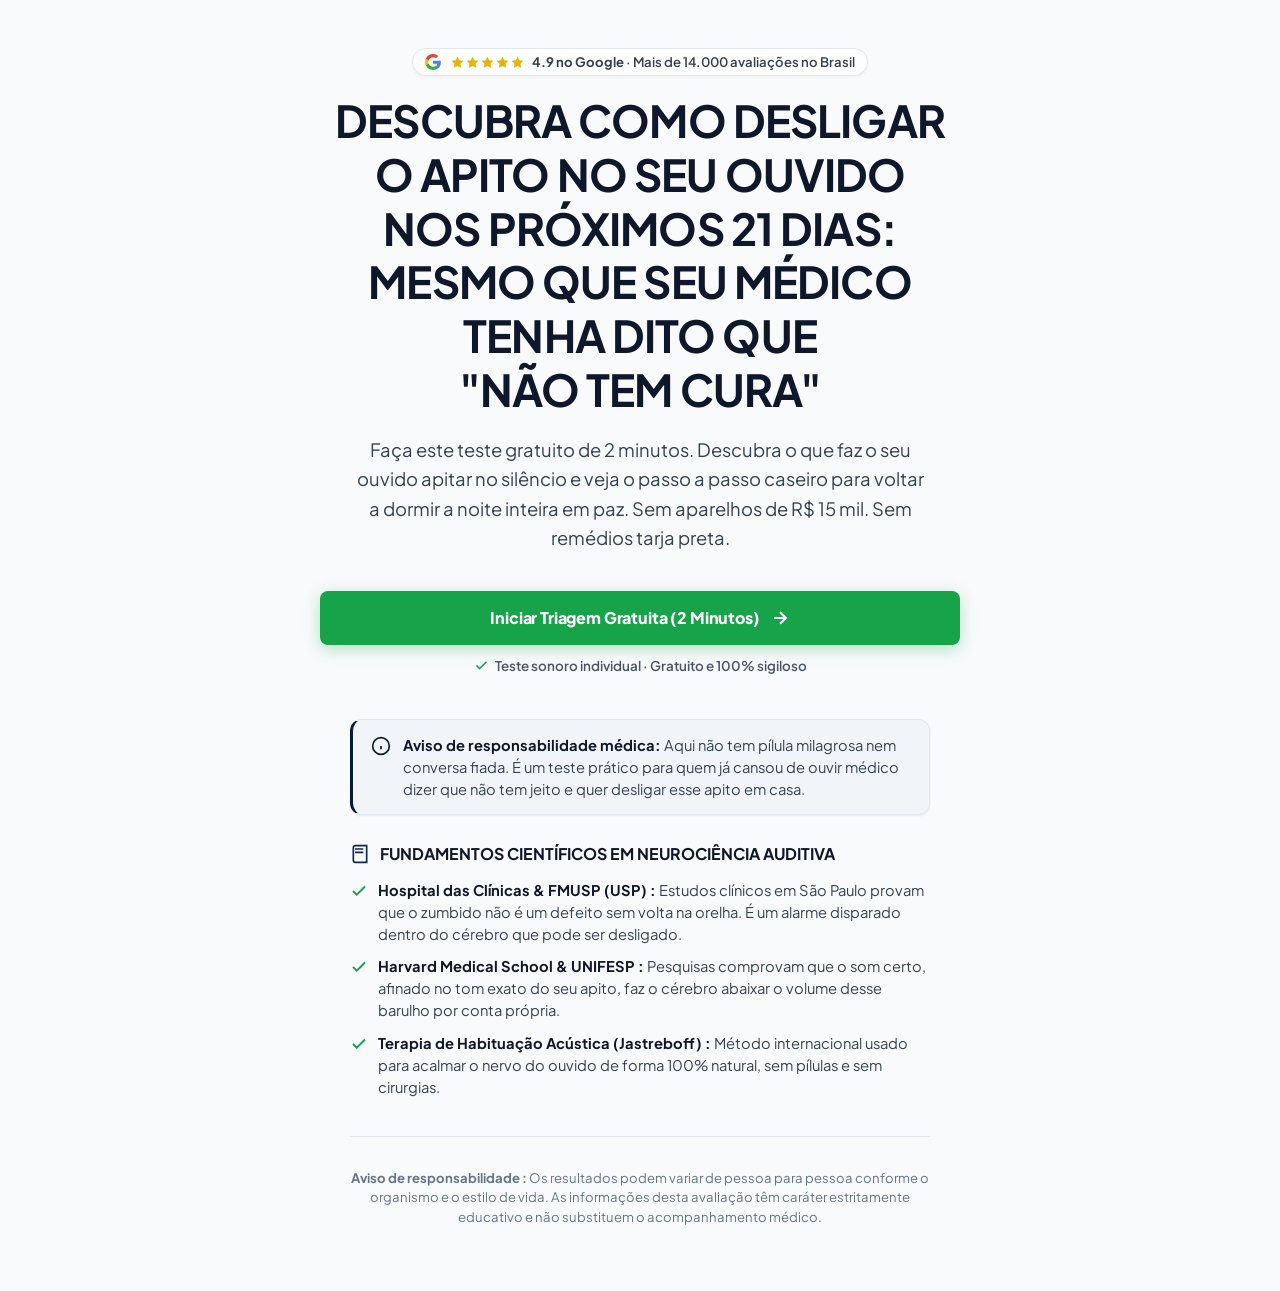
==== commit 3656648e: "feat(copy): aplicar ensinamentos de Copy Nivel NASA em todo o funil (Quiz, TSL, Pagina de Vendas e J" ====
--- a/index.html
+++ b/index.html
@@ -75,7 +75,7 @@
         </h1>
 
         <p class="hero-sensory-hook">
-          Responda a esta triagem rápida de 2 minutos para identificar a raiz oculta do seu zumbido e receba o protocolo caseiro exato para desarmar o curto-circuito no seu nervo auditivo, sem aparelhos de R$ 15 mil e sem pílulas inúteis.
+          Faça este teste gratuito de 2 minutos. Descubra o que faz o seu ouvido apitar no silêncio e veja o passo a passo caseiro para voltar a dormir a noite inteira em paz. Sem aparelhos de R$ 15 mil. Sem remédios tarja preta.
         </p>
 
         <div class="action-btn-row hero-cta-block" style="margin-top: 1.25rem; margin-bottom: 1.5rem;">
@@ -85,14 +85,14 @@
         </button>
           <div class="hero-quick-reassurance">
             <svg width="15" height="15" viewBox="0 0 24 24" fill="none" stroke="#16A34A" stroke-width="2.5"><polyline points="20 6 9 17 4 12"/></svg>
-            <span>Triagem neuroacústica individualizada · Gratuito e 100% sigiloso</span>
+            <span>Teste sonoro individual · Gratuito e 100% sigiloso</span>
           </div>
         </div>
 
         <div class="hero-transparency-card">
           <svg width="20" height="20" viewBox="0 0 24 24" fill="none" stroke="currentColor" stroke-width="2"><circle cx="12" cy="12" r="10"/><line x1="12" y1="16" x2="12" y2="12"/><line x1="12" y1="8" x2="12.01" y2="8"/></svg>
           <span class="hero-transparency-text">
-            <strong>Aviso de responsabilidade médica:</strong> Esta triagem não vende remédios de farmácia nem fórmulas mágicas de internet. Trata-se de uma avaliação de recalibração neural para quem já tentou de tudo e se recusa a aceitar o zumbido como uma sentença definitiva para o resto da vida.
+            <strong>Aviso de responsabilidade médica:</strong> Aqui não tem pílula milagrosa nem conversa fiada. É um teste prático para quem já cansou de ouvir médico dizer que não tem jeito e quer desligar esse apito em casa.
           </span>
         </div>
 
@@ -104,15 +104,15 @@
           <ul class="biblio-bullets-list">
             <li class="biblio-bullet-item">
               <svg class="bullet-check-icon" width="18" height="18" viewBox="0 0 24 24" fill="none" stroke="currentColor" stroke-width="2.5"><path d="M20 6L9 17l-5-5"/></svg>
-              <span><strong>Hospital das Clínicas & FMUSP (USP)&nbsp;:</strong> Estudos clínicos em São Paulo demonstrando que o zumbido é uma hiperatividade neural compensatória no córtex auditivo, e não uma lesão irreversível no tímpano.</span>
+              <span><strong>Hospital das Clínicas & FMUSP (USP)&nbsp;:</strong> Estudos clínicos em São Paulo provam que o zumbido não é um defeito sem volta na orelha. É um alarme disparado dentro do cérebro que pode ser desligado.</span>
             </li>
             <li class="biblio-bullet-item">
               <svg class="bullet-check-icon" width="18" height="18" viewBox="0 0 24 24" fill="none" stroke="currentColor" stroke-width="2.5"><path d="M20 6L9 17l-5-5"/></svg>
-              <span><strong>Harvard Medical School & UNIFESP&nbsp;:</strong> Evidências de neuromodulação e plasticidade neural comprovando que estímulos acústicos específicos desativam o sinal de alarme cerebral.</span>
+              <span><strong>Harvard Medical School & UNIFESP&nbsp;:</strong> Pesquisas comprovam que o som certo, afinado no tom exato do seu apito, faz o cérebro abaixar o volume desse barulho por conta própria.</span>
             </li>
             <li class="biblio-bullet-item">
               <svg class="bullet-check-icon" width="18" height="18" viewBox="0 0 24 24" fill="none" stroke="currentColor" stroke-width="2.5"><path d="M20 6L9 17l-5-5"/></svg>
-              <span><strong>Terapia de Habituação Acústica (Jastreboff)&nbsp;:</strong> Princípio neuroacústico internacional de recalibração suave para abaixar o volume do som de forma 100% natural, sem pílulas e sem procedimentos invasivos.</span>
+              <span><strong>Terapia de Habituação Acústica (Jastreboff)&nbsp;:</strong> Método internacional usado para acalmar o nervo do ouvido de forma 100% natural, sem pílulas e sem cirurgias.</span>
             </li>
           </ul>
         </div>
@@ -131,7 +131,7 @@
          ======================================================================= -->
         <section class="screen-pane" id="screen-sound-type">
       <h2 class="question-heading">QUAL É O TIPO DE SOM QUE VOCÊ MAIS ESCUTA DENTRO DA SUA CABEÇA OU NOS OUVIDOS?</h2>
-      <p class="question-helper">Se você ouve mais de um tom ao mesmo tempo, selecione o que mais incomoda durante o silêncio. Aperte o botão para ouvir a demonstração clínica:</p>
+      <p class="question-helper">Se você ouve mais de um som ao mesmo tempo, escolha o que mais tira a sua paz no silêncio. Aperte o botão para ouvir cada exemplo:</p>
 
             <div class="sound-options-stack" data-question="soundType">
         <!-- 1. Ringing -->
@@ -244,7 +244,7 @@
          ======================================================================= -->
     <section class="screen-pane" id="screen-ear-side">
       <h2 class="question-heading">ONDE ESSE BARULHO PARECE ESTAR LOCALIZADO COM MAIOR INTENSIDADE DENTRO DA SUA CABEÇA?</h2>
-      <p class="question-helper">A localização revela em qual hemisfério cerebral o córtex auditivo está gerando a hiperativação elétrica:</p>
+      <p class="question-helper">O lado onde o barulho aperta mostra qual parte da sua cabeça está disparando o curto-circuito:</p>
 
       <div class="choice-tiles-stack" data-question="earSide">
         <div class="choice-tile-btn" data-value="gauche">
@@ -286,7 +286,7 @@
          ======================================================================= -->
     <section class="screen-pane" id="screen-duration">
       <h2 class="question-heading">HÁ QUANTO TEMPO VOCÊ CONVIVE COM ESSE TORMENTO NO SEU DIA A DIA?</h2>
-      <p class="question-helper">O tempo de convivência mede o nível de desgaste da bainha de mielina e a fixação do ganho central no cérebro:</p>
+      <p class="question-helper">Quanto mais tempo o apito fica ali, mais a capa protetora do nervo desgasta e mais alto o cérebro trava o volume:</p>
 
       <div class="choice-tiles-stack" data-question="duration">
         <div class="choice-tile-btn" data-value="menos-6-meses">
@@ -330,7 +330,7 @@
          ======================================================================= -->
     <section class="screen-pane" id="screen-trigger-origin">
       <h2 class="question-heading">VOCÊ SE LEMBRA DE QUAL EVENTO OU FASE DA VIDA MARCOU A CHEGADA DESSE ZUMBIDO?</h2>
-      <p class="question-helper">Identificar a origem anatômica permite desarmar o gatilho que rompeu a proteção do nervo auditivo:</p>
+      <p class="question-helper">Saber o que disparou o barulho ajuda a desligar a causa certa na raiz:</p>
 
       <div class="choice-tiles-stack" data-question="triggerOrigin">
         <div class="choice-tile-btn" data-value="gripe-sinusite">
@@ -344,7 +344,7 @@
         <div class="choice-tile-btn" data-value="estresse-ansiedade">
           <div>
             <div class="choice-tile-text">Numa fase de estresse extremo, sobrecarga emocional ou noites em claro</div>
-            <div class="choice-tile-sub">A sobrecarga do sistema nervoso travou o alarme central de emergência no talo</div>
+            <div class="choice-tile-sub">O estresse travou o alarme de emergência da cabeça no volume máximo</div>
           </div>
           <div class="option-radio-marker"></div>
         </div>
@@ -425,13 +425,13 @@
          ======================================================================= -->
     <section class="screen-pane" id="screen-somatosensory">
       <h2 class="question-heading">VOCÊ NOTA QUE O APITO FICA MAIS ESTRIDENTE QUANDO APERTA OS DENTES, VIRA O PESCOÇO OU PASSA POR ESTRESSE?</h2>
-      <p class="question-helper">A conexão somatossensorial entre a mandíbula (ATM), a coluna cervical e a audição:</p>
+      <p class="question-helper">Os nervos da mandíbula e do pescoço passam colados no ouvido. Veja se isso acontece com você:</p>
 
             <div class="choice-tiles-stack" data-question="somatosensory">
         <div class="choice-tile-btn" data-value="cervical">
           <div>
             <div class="choice-tile-text">Sim, acordo com a nuca travada, pescoço rígido e ombros como uma tábua</div>
-            <div class="choice-tile-sub">A tensão nos músculos semiespinais sobrecarrega os centros auditivos no cérebro</div>
+            <div class="choice-tile-sub">O pescoço travado esmaga os nervos que sobem para o ouvido e dispara o apito</div>
           </div>
           <div class="option-radio-marker"></div>
         </div>
@@ -447,7 +447,7 @@
         <div class="choice-tile-btn" data-value="atm">
           <div>
             <div class="choice-tile-text">Sim, sinto dor ou estalos na mandíbula (ATM) ao mastigar ou apertar os dentes</div>
-            <div class="choice-tile-sub">A articulação colada ao ouvido dispara impulsos que aumentam o apito</div>
+            <div class="choice-tile-sub">O osso da mandíbula passa colado no ouvido e aperta o nervo quando você trava os dentes</div>
           </div>
           <div class="option-radio-marker"></div>
         </div>
@@ -537,7 +537,7 @@
         <button type="button" class="choice-tile-btn checkbox-tile" data-val="complements">
           <div>
             <div class="choice-tile-text">Cápsulas de Ginkgo Biloba, magnésio ou vitaminas da farmácia</div>
-            <div class="choice-tile-sub">Destruídas pelo ácido clorídrico do estômago antes de chegarem à barreira do cérebro</div>
+            <div class="choice-tile-sub">O ácido do estômago derrete a cápsula inteira antes de qualquer gota chegar no ouvido</div>
           </div>
           <div class="option-check-marker"></div>
         </button>
@@ -553,7 +553,7 @@
         <button type="button" class="choice-tile-btn checkbox-tile" data-val="gouttes">
           <div>
             <div class="choice-tile-text">Gotas para o ouvido ou lavagem para tirar cera no posto</div>
-            <div class="choice-tile-sub">Agem apenas na pele externa enquanto o curto-circuito está ocorrendo dentro do córtex cerebral</div>
+            <div class="choice-tile-sub">Só molham o lado de fora, enquanto o fio desencapado continua dando faísca lá dentro</div>
           </div>
           <div class="option-check-marker"></div>
         </button>
@@ -769,7 +769,7 @@
 
           <!-- Message 6b -->
           <div class="wa-bubble-in" id="wa-msg-6b" style="display: none;">
-            Toque no botão abaixo para ver o resultado do seu diagnóstico neuroacústico e o caminho para o silêncio:
+            Toque no botão abaixo para ver o resultado do seu teste e o passo a passo para voltar a dormir no silêncio:
             <span class="wa-time-tag">10:45</span>
           </div>
 
@@ -900,13 +900,13 @@
         </div>
         <div class="traj-badge-sep"></div>
         <div class="traj-badge-item">
-          <span class="traj-badge-label">Nível de Hiperativação</span>
+          <span class="traj-badge-label">Nível do Barulho</span>
           <span class="traj-badge-value traj-badge-sev" id="traj-sev-badge">7/10 (Severo)</span>
         </div>
       </div>
 
-      <h2 class="question-heading">O SEU CÓRTEX AUDITIVO TRAVOU EM <span id="traj-freq-heading">4.250 HZ</span> COM NÍVEL <span id="traj-score-label">7</span>/10. VEJA O CAMINHO DE VOLTA:</h2>
-      <p class="question-helper">O seu teste confirmou que o zumbido decorre de uma <strong>falha de sobrecarga cortical na frequência de <span id="traj-freq-copy">4.250 HZ</span></strong>. Conforme a bainha protetora de mielina for recuperada e a estimulação sonora atuar, o alarme do cérebro é gradualmente desligado:</p>
+      <h2 class="question-heading">O VOLUME DA SUA CABEÇA TRAVOU EM <span id="traj-freq-heading">4.250 HZ</span> COM NÍVEL <span id="traj-score-label">7</span>/10. VEJA O CAMINHO DE VOLTA:</h2>
+      <p class="question-helper">O seu teste confirmou que o zumbido decorre de uma <strong>curto-circuito no nervo travado em <span id="traj-freq-copy">4.250 HZ</span></strong>. Quando encapamos o fio de novo pela manhã e damos o som certo à noite, o cérebro desliga esse alarme:</p>
 
       <div class="trajectory-chart-wrap">
         <svg class="trajectory-svg-canvas" id="trajectory-svg-canvas" viewBox="0 0 500 220" fill="none">
@@ -957,16 +957,16 @@
       <!-- TABELA DE CONFRONTO: O CUSTO DA OMISSÃO vs PROTOCOLO DO SILÊNCIO -->
       <div style="margin: 24px 0 28px; background: #FFFFFF; border: 1.5px solid #E2E8F0; border-radius: 8px; overflow: hidden; box-shadow: 0 4px 12px rgba(0,0,0,0.04);">
         <div style="background: #0F172A; color: #FFFFFF; padding: 12px 16px; font-weight: 800; font-size: 0.88rem; letter-spacing: 0.04em; text-transform: uppercase; text-align: center;">
-          Aviso Clínico de Degradação Neural
+          Atenção ao que acontece sem ação
         </div>
         <div style="padding: 16px; display: flex; flex-direction: column; gap: 14px; font-size: 0.92rem; line-height: 1.55;">
           <div style="border: 1px solid #E2E8F0; border-left: 3px solid #DC2626; padding: 12px 14px; background: #FFFFFF; border-radius: 6px;">
             <strong style="color: #0F172A; display: block; margin-bottom: 4px;"><svg width="15" height="15" viewBox="0 0 24 24" fill="none" stroke="#DC2626" stroke-width="2.5" style="display: inline-block; vertical-align: -2px; margin-right: 5px;"><circle cx="12" cy="12" r="10"/><line x1="12" y1="8" x2="12" y2="12"/><line x1="12" y1="16" x2="12.01" y2="16"/></svg>SE NADA FOR FEITO NOS PRÓXIMOS MESES:</strong>
-            <span style="color: #334155;">O cérebro gasta até 80% da energia diária tentando abafar o chiado. Isso acelera o <strong>burnout auditivo, lapsos de memória imediata, irritabilidade com a família</strong> e força o uso de doses maiores de sedativos químicos.</span>
+            <span style="color: #334155;">O cérebro gasta quase toda a sua energia tentando ignorar esse barulho. Isso traz <strong>cansaço extremo, esquecimentos no meio da conversa, irritação com a família</strong> e empurra você para doses cada vez mais fortes de calmantes.</span>
           </div>
           <div style="border: 1px solid #E2E8F0; border-left: 3px solid #16A34A; padding: 12px 14px; background: #FFFFFF; border-radius: 6px;">
-            <strong style="color: #166534; display: block; margin-bottom: 4px;"><svg width="15" height="15" viewBox="0 0 24 24" fill="none" stroke="#16A34A" stroke-width="2.5" style="display: inline-block; vertical-align: -2px; margin-right: 5px;"><polyline points="20 6 9 17 4 12"/></svg>COM A RECALIBRAÇÃO EM 21 DIAS:</strong>
-            <span style="color: #14532D;">A Colher Matinal fornece a matéria-prima para reencapar o nervo por dentro, enquanto o áudio noturno gera inibição lateral. O apito despenca de <strong>7/10 para 1/10 ou zero</strong>, devolvendo o sono contínuo e a clareza mental.</span>
+            <strong style="color: #166534; display: block; margin-bottom: 4px;"><svg width="15" height="15" viewBox="0 0 24 24" fill="none" stroke="#16A34A" stroke-width="2.5" style="display: inline-block; vertical-align: -2px; margin-right: 5px;"><polyline points="20 6 9 17 4 12"/></svg>COM O PROTOCOLO EM 21 DIAS:</strong>
+            <span style="color: #14532D;">A Colher Matinal entrega a gordura certa para encapar o fio por dentro. O áudio de 15 minutos à noite faz o cérebro abaixar o volume. O apito despenca de <strong>7/10 para 1/10 ou zero</strong>, devolvendo o sono a noite inteira e a paz na sua casa.</span>
           </div>
         </div>
       </div>
@@ -983,7 +983,7 @@
          TELA 17: MICRO-ENGAGEMENT (10 MINUTES PAR JOUR AVEC COCHES)
          ======================================================================= -->
     <section class="screen-pane" id="screen-commitment">
-      <h2 class="question-heading">A REGENERAÇÃO DO SEU NERVO AUDITIVO EXIGE APENAS 15 MINUTOS POR DIA NA SUA CASA</h2>
+      <h2 class="question-heading">CALAR ESSE APITO EXIGE APENAS 15 MINUTOS POR DIA NA SUA CASA</h2>
       <p class="question-helper">Você se compromete a dedicar 15 minutos antes de dormir para acalmar o sistema auditivo no celular e tomar a colher matinal ao acordar&nbsp;?</p>
 
       <div class="commitment-checkmarks-row">
@@ -1004,7 +1004,7 @@
         </button>
       </div>
       <p style="text-align: center; font-size: 0.82rem; color: #64748B; margin-top: 10px;">
-        Calculando frequência de inibição lateral e protocolo de 21 dias para o seu caso...
+        Afinando o áudio exato do seu tom e montando o seu plano de 21 dias...
       </p>
     </section>
 
@@ -1026,42 +1026,42 @@
         <div class="soundwave-bar"></div>
       </div>
 
-      <h2 class="loading-title">COMPILANDO SEU MAPEAMENTO NEUROACÚSTICO...</h2>
-      <p class="loading-phrase-text" id="loading-phrase">Configurando a contra-frequência de inibição lateral e o guia da colher matinal...</p>
+      <h2 class="loading-title">MONTANDO O SEU RESULTADO PERSONALIZADO...</h2>
+      <p class="loading-phrase-text" id="loading-phrase">Afinando o áudio no tom exato do seu apito e preparando a receita da Colher Matinal...</p>
 
       <div class="loading-cascade-checklist" id="loading-cascade-checklist">
         <div class="loading-step-item" id="load-step-1" style="display: none;">
           <div class="load-spinner"></div>
           <div>
-            <div class="load-step-title">1. Isolando a frequência em falha do seu nervo auditivo</div>
+            <div class="load-step-title">1. Isolando o tom exato do seu apito</div>
           </div>
         </div>
 
         <div class="loading-step-item" id="load-step-2" style="display: none;">
           <div class="load-spinner"></div>
           <div>
-            <div class="load-step-title">2. Mapeando a sobrecarga elétrica e o ganho central no córtex</div>
+            <div class="load-step-title">2. Medindo o nível do curto-circuito no nervo do ouvido</div>
           </div>
         </div>
 
         <div class="loading-step-item" id="load-step-3" style="display: none;">
           <div class="load-spinner"></div>
           <div>
-            <div class="load-step-title">3. Configurando a contra-frequência de inibição lateral cirúrgica</div>
+            <div class="load-step-title">3. Afinando o áudio cirúrgico para abaixar o volume no cérebro</div>
           </div>
         </div>
 
         <div class="loading-step-item" id="load-step-4" style="display: none;">
           <div class="load-spinner"></div>
           <div>
-            <div class="load-step-title">4. Montando a fórmula da Colher Matinal para remielinizar o nervo</div>
+            <div class="load-step-title">4. Montando a receita da Colher Matinal para encapar o fio de novo</div>
           </div>
         </div>
 
         <div class="loading-step-item" id="load-step-5" style="display: none;">
           <div class="load-spinner"></div>
           <div>
-            <div class="load-step-title">5. Seu Protocolo do Silêncio de 21 Dias está 100% calibrado!</div>
+            <div class="load-step-title">5. Seu Protocolo do Silêncio de 21 Dias está pronto!</div>
           </div>
         </div>
       </div>
@@ -1084,7 +1084,7 @@
             </div>
             <div class="dual-freq-hz text-danger-dark" id="vsl-freq-callout">4.250 HZ</div>
             <div class="dual-freq-subtitle">Sobrecarga Neural e Mau Contato Elétrico</div>
-            <div class="dual-freq-desc">Frequência em que o seu córtex auditivo sofre hiperativação contínua e perdeu a inibição natural por desgaste da mielina.</div>
+            <div class="dual-freq-desc">Ponto exato em que o fio do seu ouvido perdeu a capa protetora e o cérebro travou o botão de volume no máximo.</div>
             <div>
               <span class="diag-status-pill" id="diag-severity-pill">Sobrecarga Severa (7/10)</span>
             </div>
@@ -1105,8 +1105,8 @@
               <span>2. TRATAMENTO BIOACÚSTICO INDIVIDUALIZADO</span>
             </div>
             <div class="dual-freq-hz text-solution" id="vsl-recalib-callout" style="font-size: clamp(1.25rem, 3.5vw, 1.65rem); line-height: 1.15;">Zona de Silêncio Cirúrgica</div>
-            <div class="dual-freq-subtitle">Inibição Lateral Anti-Sobrecarga</div>
-            <div class="dual-freq-desc">Estímulo com entalhe acústico cirúrgico que bloqueia a frequência em pane em <span id="vsl-recalib-target">4.250 HZ</span>, forçando o cérebro a desligar a sobrecarga.</div>
+            <div class="dual-freq-subtitle">Corte Cirúrgico do Apito</div>
+            <div class="dual-freq-desc">Áudio afinado que corta fora exatamente o tom de <span id="vsl-recalib-target">4.250 HZ</span>, fazendo o cérebro abaixar o volume sozinho.</div>
             <div>
               <span class="diag-status-pill pill-solution" id="diag-solution-pill">Calibração Única Ativada</span>
             </div>
@@ -1137,11 +1137,11 @@
           </div>
           <div class="patient-param-line">
             <span class="p-param-label">Frequência em falha</span>
-            <strong class="p-param-val" id="diag-summary-freq-flaw">4.250 HZ (Curto-circuito cortical)</strong>
+            <strong class="p-param-val" id="diag-summary-freq-flaw">4.250 HZ (Fio em curto-circuito)</strong>
           </div>
           <div class="patient-param-line">
             <span class="p-param-label">Filtro de Recalibração</span>
-            <strong class="p-param-val" id="diag-summary-freq-filter" style="color: #0284C7;">Filtro Notched 4.250 HZ (Inibição Lateral)</strong>
+            <strong class="p-param-val" id="diag-summary-freq-filter" style="color: #0284C7;">Áudio Cirúrgico 4.250 HZ (Corte do Apito)</strong>
           </div>
           <div class="patient-param-line">
             <span class="p-param-label">Localização</span>
@@ -1199,11 +1199,11 @@
           </p>
 
           <p class="tsl-hook-lead-p">
-            Ela me envergonha um pouco... principalmente para mim, um homem de 71 anos que passou a vida inteira (48 anos, para ser exato) dependendo exclusivamente de ter um ouvido perfeito para colocar comida na mesa e sustentar a minha família afinando pianos de cauda nos maiores teatros do Brasil.
+            Ela me dá um pouco de vergonha. Tenho 71 anos. Passei 48 deles dependendo de um ouvido perfeito para colocar comida na mesa, afinando pianos de cauda nos maiores teatros do Brasil.
           </p>
 
           <p class="tsl-hook-lead-p">
-            Eu guardei esse segredo a sete chaves durante muito tempo. E se eu decidi quebrar o silêncio hoje, é por um único motivo: o que aconteceu depois que eu quase perdi a cabeça me devolveu o sono, me devolveu a paz e, desde então, já calou esse apito infernal no ouvido de milhares de homens e mulheres por todo o país.
+            Guardei esse segredo por muito tempo. Decidi falar hoje por um único motivo: o que me devolveu o sono e a paz já calou esse apito no ouvido de milhares de pessoas por todo o Brasil.
           </p>
 
           <p class="tsl-hook-lead-p">
@@ -1309,9 +1309,9 @@
         <p>A neurociência chama essa capa de <strong>bainha de mielina</strong>.</p>
         
         <p>O problema é o seguinte:</p>
-        <p>Com o passar dos anos, o estresse oxidativo, inflamações silenciosas e a sobrecarga de ruídos fazem essa borracha isolante <strong>rachar, ressecar e esfarelar</strong>.</p>
+        <p>Com o passar dos anos, inflamações escondidas, noites mal dormidas e anos de barulho fazem essa borracha isolante <strong>rachar, ressecar e esfarelar</strong>.</p>
         <p>O nervo auditivo fica exposto. Em carne viva.</p>
-        <p>Sem a borracha para conter a corrente, a eletricidade começa a vazar para os lados, gerando micro-faíscas ininterruptas 24 horas por dia.</p>
+        <p>Sem a borracha para segurar a corrente, a eletricidade vaza pelos lados. São pequenas faíscas disparando 24 horas por dia.</p>
         <p>E quando esse curto-circuito elétrico atinge o cérebro, ele não entende aquilo como um nervo danificado: <strong>ele interpreta aquelas faíscas como um apito ensurdecedor no talo</strong>.</p>
 
         <video autoplay loop muted playsinline style="width: 100%; aspect-ratio: 16/9; object-fit: cover; border-radius: 8px; display: block; box-shadow: 0 2px 8px rgba(0,0,0,0.04);">
@@ -1325,7 +1325,7 @@
         <p>Você quer ouvir a música, a estação sai do ar, e o que você faz por instinto? <strong>Gira o botão de volume no máximo</strong>.</p>
         <p>E o que acontece quando você coloca o volume no máximo numa estação fora do ar? <em>SHHHHH... aquele chiado ensurdecedor</em>.</p>
         <p>O seu zumbido é exatamente isso:</p>
-        <p><strong>O botão de volume do seu cérebro travado no máximo (o chamado Ganho Central)</strong>, amplificando as faíscas do nervo desencapado dia e noite sem descanso.</p>
+        <p><strong>O botão de volume do seu cérebro travado no máximo</strong>, amplificando as faíscas do nervo desencapado dia e noite sem descanso.</p>
 
         <!-- SOBRECARGA DAS CÉLULAS NEURAIS (FORMATO EDITORIAL PURO) -->
         <div style="margin: 26px auto 18px; max-width: 580px;">
@@ -1355,13 +1355,13 @@
         <h3 class="tsl-section-heading">POR QUE A SUA NUCA TRAVADA, A GRIPE ANTIGA E O <mark class="tsl-mark">BRUXISMO PIORAM O APITO</mark>?</h3>
         <p>Você já percebeu que em dias de muita correria, estresse ou quando acorda com o pescoço dolorido, <strong>o seu zumbido parece apitar duas vezes mais alto</strong>?</p>
         <p>Isso não é coincidência. É anatomia pura.</p>
-        <p>Os nervos que controlam a sua mastigação (a articulação temporomandibular, ou ATM) e os músculos cervicais da sua nuca passam a <strong>menos de 2 milímetros do canal auditivo interno</strong>.</p>
+        <p>Os nervos da sua mandíbula (ATM) e os músculos da sua nuca passam a <strong>menos de 2 milímetros do canal do ouvido</strong>.</p>
         
         <img src="assets/nuca_travada_real.jpg" alt="Exame da articulação temporomandibular (ATM) e conexão com o nervo auditivo" style="width: 100%; border-radius: 8px; display: block; box-shadow: 0 4px 14px rgba(0,0,0,0.06); margin: 28px 0 32px;">
 
         <p>Se você tem o hábito involuntário de apertar ou ranger os dentes à noite (bruxismo), ou se passa o dia com os ombros encolhidos, essa tensão mecânica contínua esmaga a base do nervo auditivo.</p>
         <p>E se você já teve uma infecção respiratória antiga, sinusite crônica ou gripe forte, toxinas ácidas inflamatórias penetraram na raiz do ouvido, acelerando a quebra da camada protetora.</p>
-        <p>É uma via de mão dupla destrutiva: a tensão mecânica do bruxismo comprime o nervo por fora, enquanto a desmielinização solta faíscas elétricas por dentro.</p>
+        <p>O nervo apanha dos dois lados ao mesmo tempo: a tensão da nuca e dos dentes esmaga por fora, enquanto o fio desencapado solta faísca por dentro.</p>
 
         <!-- SEÇÃO 6: POR QUE GOTAS E GINKGO FALHARAM -->
         <div class="tsl-section-break">
@@ -1384,16 +1384,16 @@
         As gotas e as lavagens atuam apenas na pele do canal auditivo externo. Só que a cóclea e o nervo auditivo ficam blindados dentro do osso temporal mais duro do corpo humano. Nenhuma gota líquida consegue encostar no nervo onde o curto-circuito acontece.</p>
 
         <p><strong>3. Ginkgo Biloba, Magnésio e Vitaminas de Farmácia:</strong><br>
-        Mais de 95% das cápsulas e vitaminas sintéticas vendidas no comércio são destruídas pelo ácido clorídrico do estômago ou filtradas pelo fígado antes de cruzarem a barreira hematoencefálica do cérebro. Elas não possuem os carreadores lipídicos necessários para reconstruir a mielina.</p>
+        Mais de 95% das cápsulas de farmácia derretem no ácido do estômago antes de chegar perto do ouvido. Elas não carregam a gordura natural certa para encapar o nervo de novo.</p>
 
         <p><strong>4. Calmantes, Ansiolíticos e Remédios para Labirintite:</strong><br>
-        Remédios como clonazepam ou indutores de sono apenas dopam os receptores cerebrais para mascarar o desespero. Eles não reconstroem 1 milímetro da capa do nervo. E quando o efeito da química passa, o zumbido continua no mesmo volume ou volta em efeito rebote ainda mais agressivo.</p>
+        Remédios como Rivotril ou Zolpidem só dopam você para apagar o desespero por algumas horas. Eles não encapam 1 milímetro do nervo. Quando o efeito passa, você acorda cansado e o apito volta no mesmo volume ou ainda mais alto.</p>
 
         <p><strong>5. Ventiladores Ligados, Sons de Chuva e Ruído Branco no Celular:</strong><br>
         Funcionam apenas como um véu temporário que joga mais barulho sobre o seu cérebro já exausto. Quando você acorda às 3h da manhã no silêncio repentino, o contraste acústico faz o chiado parecer ensurdecedor.</p>
 
         <p><strong>6. Consultas com Otorrinos que disseram "Aprenda a conviver com isso":</strong><br>
-        A medicina tradicional é extraordinária para tratar infecções bacterianas agudas, tímpanos perfurados ou cirurgias de emergência. Mas a maioria dos consultórios não dispõe de equipamentos de neuroacústica digital para reprogramar o ganho central do córtex auditivo.</p>
+        A medicina tradicional é excelente para tratar infecções, dor de ouvido ou cirurgias. Mas a maioria dos consultórios não tem uma ferramenta prática para fazer o cérebro abaixar o botão de volume que travou no máximo.</p>
 
         <p><strong>7. Procedimentos Invasivos e Cirurgias do Passado:</strong><br>
         No passado, médicos chegaram a tentar a cirurgia radical de cortar o nervo auditivo de pacientes desesperados. O resultado foi uma tragédia clínica: o paciente perdia 100% da audição daquele lado, mas o zumbido continuava apitando no cérebro com a mesma intensidade. Isso provou ao mundo que o zumbido não está na orelha: ele está gravado no circuito elétrico neural.</p>
@@ -1412,23 +1412,23 @@
 
         
 
-        <p><strong>EIXO 1: A RECALIBRAÇÃO ACÚSTICA (O FILTRO NOTCHED)</strong><br>
-        O exame de ressonância magnética funcional (fMRI) acima comprovou que o zumbido é uma <strong>hiperatividade compensatória elétrica</strong> no córtex auditivo.<br>
+        <p><strong>EIXO 1: ABAIXAR O VOLUME DO CÉREBRO (O ÁUDIO CIRÚRGICO NOTCHED)</strong><br>
+        O exame de imagem do cérebro acima comprovou que o zumbido é um <strong>alarme elétrico disparado no volume máximo</strong> dentro da cabeça.<br>
         Como o nervo está desencapado e o sinal chega fraco, o cérebro entra em pânico e gira o botão de volume no nível 10, disparando tempestades elétricas contínuas.<br>
-        Quando o paciente escuta uma frequência acústica precisa com um <em>entalhe sonoro cirúrgico (Notch)</em> no tom exato do seu apito, ocorre o fenômeno da <strong>inibição lateral neural</strong>: os neurônios sadios ao redor 'abraçam' os neurônios em curto, forçando o cérebro a girar o botão de volume de volta para o zero em 15 minutos por dia.</p>
-
-        <p><strong>EIXO 2: O BIO-ISOLAMENTO NEURAL (A TRÍADE DOS 3 BIOATIVOS LIPÍDICOS)</strong><br>
+        Quando você ouve um áudio afinado que <em>corta fora exatamente o tom do seu apito</em>, os neurônios sadios ao redor acalmam a área em curto. Em 15 minutos por dia, o próprio cérebro gira o botão de volume de volta para baixo.</p>
+
+        <p><strong>EIXO 2: ENCAPAR O FIO POR DENTRO (OS 3 INGREDIENTES DA COLHER MATINAL)</strong><br>
         Mas os pesquisadores descobriram algo ainda mais importante: <em>baixar o volume no cérebro não basta se o fio continuar desencapado</em>.<br>
         Se a capa de mielina não for regenerada, assim que o estímulo sonoro cessa, o nervo continua soltando faíscas e o apito volta.<br>
-        A ciência comprovou que a bainha de mielina só consegue se recompor quando recebe uma combinação sinérgica de <strong>3 bioativos fosfolipídicos naturais</strong> de alta biodisponibilidade. Esses nutrientes lipídicos específicos conseguem atravessar a barreira hematoencefálica pela manhã e agir como uma resina biológica líquida, selando cada microfissura do nervo de dentro para fora.</p>
+        A ciência comprovou que a capa protetora do nervo (mielina) só se refaz quando recebe a medida exata de <strong>3 gorduras naturais simples</strong>. Tomadas em jejum pela manhã, elas atravessam a digestão intactas e agem como uma capa nova, selando cada rachadura do fio de dentro para fora.</p>
 
         <p><strong>A Sinergia Obrigatória:</strong><br>
-        Nenhum desses dois eixos funciona sozinho no longo prazo. A frequência sonora desliga o alarme do cérebro na hora. E os 3 bioativos reencapam o nervo para que o alarme nunca mais volte a disparar.</p>
+        Um depende do outro. O áudio de 15 minutos à noite faz o cérebro abaixar o volume. E a Colher Matinal encapa o fio por dentro para o apito não voltar.</p>
 
         <img src="assets/harvard_fmri_brasil.jpg" alt="Exame fMRI comparativo: Córtex auditivo em sobrecarga vs Córtex calibrado após a sinergia dos dois eixos (Harvard & FMUSP)" style="width: 100%; border-radius: 8px; display: block; box-shadow: 0 4px 14px rgba(0,0,0,0.06); margin: 28px 0 32px;">
 
         <div class="tsl-callout-quote" style="border-left: 4px solid #10B981; margin: 24px 0;">
-          "O zumbido não é uma lesão incurável na orelha, mas uma reação compensatória de neurônios que perderam estímulo e começaram a disparar sozinhos no volume máximo. Com a estimulação filtrada correta aliada à remielinização lipídica, comprova-se uma redução mensurável do apito em mais de 80% dos casos entre 14 e 28 noites de uso."
+          "O zumbido não é uma lesão incurável na orelha, mas uma reação compensatória de neurônios que perderam estímulo e começaram a disparar sozinhos no volume máximo. Quando juntamos o áudio filtrado no tom exato com a nutrição correta da capa do nervo, mais de 80% das pessoas sentem queda real no volume do apito entre 14 e 28 noites."
           <span style="display: block; font-weight: 700; font-size: 0.85rem; font-style: normal; color: #64748B; margin-top: 8px;">
             Conclusão de estudos clínicos combinados de Harvard e da FMUSP (HC-USP)
           </span>
@@ -1451,10 +1451,10 @@
           <h4 class="tsl-pilar-title">PILAR 1: O GUIA DA COLHER MATINAL (ENCAPAR O FIO DESENCAPADO)</h4>
           <img src="assets/colher_mielina_real.jpg" alt="A colher matinal dos bioativos naturais regeneradores da mielina" style="width: 100%; border-radius: 6px; display: block; box-shadow: 0 3px 10px rgba(0,0,0,0.05); margin: 28px 0 32px;">
           <p class="tsl-pilar-text">
-            Uma combinação precisa de <strong>3 nutrientes lipídicos naturais</strong>, comuns e muito baratos de encontrar em qualquer feira ou supermercado de bairro por poucos reais.
+            A medida exata de <strong>3 ingredientes naturais</strong>, baratos e fáceis de achar em qualquer feira ou mercado do seu bairro.
           </p>
           <p class="tsl-pilar-text" style="margin-top: 10px;">
-            Ingeridos em uma única colher ao acordar, esses nutrientes entregam a matéria-prima biológica pura que as Células de Schwann precisam para <strong>reconstruir a capa de gordura do nervo auditivo</strong>. É o isolamento do fio por dentro, estancando de vez as faíscas que disparam o chiado.
+            Uma única colher em jejum ao acordar entrega a gordura natural que o corpo precisa para <strong>refazer a capa protetora do nervo do ouvido</strong>. É como passar fita isolante nova no fio desencapado, estancando as faíscas que causam o chiado.
           </p>
         </div>
 
@@ -1465,21 +1465,21 @@
             Você abre o aplicativo direto no seu celular (sem ocupar espaço de memória), coloca qualquer fone de ouvido comum e aperta o play por apenas 15 minutos ao se deitar.
           </p>
           <p class="tsl-pilar-text" style="margin-top: 10px;">
-            O algoritmo toca uma frequência acústica projetada com um <em>"entalhe sonoro" (Notch Filter)</em> exatamente no tom do seu apito. O cérebro percebe a ausência daquela frequência e, por <strong>inibição lateral, gira o botão de volume para baixo</strong>, restaurando o silêncio natural da sua mente.
+            O aplicativo toca um som suave que <em>corta fora exatamente o tom do seu apito</em>. O cérebro percebe esse alívio e <strong>abaixa o botão de volume sozinho</strong>, devolvendo o silêncio para você dormir a noite inteira.
           </p>
 
           <!-- CONTRASTE EDITORIAL: RUÍDO BRANCO vs FREQUÊNCIA CIRÚRGICA -->
           <p style="margin-top: 14px; line-height: 1.7; color: #334155;">
-            Ao contrário dos <strong>ruídos brancos genéricos e sons de chuva da internet</strong>, que apenas soltam um chiado desorganizado que não bate com o seu som e cansam a cabeça ainda mais,, a terapia com frequência notched age com <strong>precisão cirúrgica</strong>.
+            Ao contrário dos <strong>ruídos brancos genéricos e sons de chuva da internet</strong>, que apenas soltam um chiado desorganizado que não batem com o seu som e cansam a cabeça ainda mais, o áudio afinado no seu tom age com <strong>precisão cirúrgica</strong>.
           </p>
           <p style="margin-top: 12px; line-height: 1.7; color: #334155;">
-            Afinada exatamente no tom do seu apito, ela funciona como aqueles <strong>fones modernos com cancelamento de ruído que calam a turbina de avião entregando a contra-onda oposta</strong>. Ela neutraliza a descarga no córtex e faz o cérebro finalmente desligar o alerta de emergência.
+            Afinada exatamente no tom do seu apito, ela funciona como aqueles <strong>fones modernos com cancelamento de ruído que calam a turbina de avião entregando a contra-onda oposta</strong>. Ele acalma o curto-circuito e faz o cérebro finalmente desligar o alarme na hora de dormir.
           </p>
 
           <!-- ALERTA ANTI-YOUTUBE: POR QUE ÁUDIOS GENÉRICOS NÃO FUNCIONAM -->
           <div style="margin: 20px 0 16px; padding: 14px 16px; background: #FFFFFF; border: 1px solid #E2E8F0; border-left: 3px solid #DC2626; border-radius: 6px; font-size: 0.90rem; line-height: 1.55; color: #334155;">
             <strong style="color: #0F172A; display: block; margin-bottom: 4px; text-transform: uppercase;"><svg width="15" height="15" viewBox="0 0 24 24" fill="none" stroke="#DC2626" stroke-width="2.5" style="display: inline-block; vertical-align: -2px; margin-right: 5px;"><circle cx="12" cy="12" r="10"/><line x1="12" y1="8" x2="12" y2="12"/><line x1="12" y1="16" x2="12.01" y2="16"/></svg>POR QUE VOCÊ NUNCA DEVE USAR ÁUDIOS OU SONS GENÉRICOS DO YOUTUBE:</strong>
-            <span>Vídeos públicos de "432 Hz" ou ruídos brancos do YouTube tocam um som padronizado e cego para milhares de pessoas ao mesmo tempo. Sem o <strong>entalhe cirúrgico milimétrico na sua frequência exata</strong>, esses áudios apenas bombardeiam e irritam o nervo que já está ferido, correndo o risco de aumentar o apito. Apenas o Web App do Protocolo cria a zona de exclusão acústica personalizada que gera a inibição lateral necessária para o silêncio.</span>
+            <span>Vídeos genéricos de "432 Hz" ou som de chuva no YouTube tocam o mesmo barulho cego para todo mundo. Sem o <strong>corte exato no tom do seu apito</strong>, eles só bombardeiam um nervo já irritado e podem até piorar o chiado. Só o Web App do Protocolo isola a sua frequência para fazer o cérebro abaixar o volume com segurança.</span>
           </div>
         </div>
 
@@ -1542,7 +1542,7 @@
         </div>
         <h3 class="tsl-section-heading">TUDO O QUE VOCÊ RECEBE IMEDIATAMENTE AO ACESSAR O <mark class="tsl-mark">PROTOCOLO</mark>:</h3>
         
-        <!-- MOCKUP DOS ENTREGÁVEIS NA TSL (100% TRANSPARENTE, SEM MOVIMENTO, SOMBRA 3D ALTO RELEVO E BACKLIGHT NEUTRO) -->
+        <!-- MOCKUP DO SISTEMA COMPLETO NA TSL (100% TRANSPARENTE, SEM MOVIMENTO, SOMBRA 3D ALTO RELEVO E BACKLIGHT NEUTRO) -->
         <div class="tsl-mockup-floating-container" style="margin: 32px auto 36px; max-width: 620px; text-align: center; position: relative;">
           <!-- Halo de luz sutil neutro cinza/preto (sem verde) -->
           <div class="tsl-mockup-backlight" style="position: absolute; top: 50%; left: 50%; transform: translate(-50%, -50%); width: 85%; height: 75%; background: radial-gradient(ellipse at center, rgba(15, 23, 42, 0.12) 0%, rgba(0, 0, 0, 0.04) 50%, transparent 72%); filter: blur(32px); z-index: 0; pointer-events: none;"></div>
@@ -1573,23 +1573,23 @@
         <ul class="tsl-component-list" style="margin: 20px 0; padding-left: 0; list-style: none;">
           <li style="margin-bottom: 14px; padding-left: 28px; position: relative; line-height: 1.6;">
             <svg style="position: absolute; left: 0; top: 3px; color: #16A34A;" width="20" height="20" viewBox="0 0 24 24" fill="none" stroke="currentColor" stroke-width="2.5"><polyline points="20 6 9 17 4 12"/></svg>
-            <strong>Acesso Vitalício ao Web App de Terapia Sonora Notched:</strong> Calibrado no tom exato do seu apito para alívio imediato no celular. <em style="color: #64748B;">(Valor normal de mercado: R$ 197,00)</em>
+            <strong>Acesso Vitalício ao Web App de Terapia Sonora Notched:</strong> Pague uma vez e use para sempre no seu celular, sem mensalidade. Aperte o play por 15 minutos à noite para baixar o volume do apito e dormir direto até o dia clarear. <em style="color: #64748B;">(Valor normal: R$ 147,00)</em>
           </li>
           <li style="margin-bottom: 14px; padding-left: 28px; position: relative; line-height: 1.6;">
             <svg style="position: absolute; left: 0; top: 3px; color: #16A34A;" width="20" height="20" viewBox="0 0 24 24" fill="none" stroke="currentColor" stroke-width="2.5"><polyline points="20 6 9 17 4 12"/></svg>
-            <strong>O Guia Oficial da Colher Matinal:</strong> O passo a passo com os 3 ingredientes exatos, proporções e melhor horário matinal. <em style="color: #64748B;">(Valor normal de mercado: R$ 97,00)</em>
+            <strong>O Guia Oficial da Colher Matinal:</strong> A receita ilustrada com os 3 ingredientes baratos de mercado e a medida exata em jejum para encapar o fio do ouvido por dentro e estancar o chiado na raiz. <em style="color: #64748B;">(Valor normal: R$ 80,00)</em>
           </li>
           <li style="margin-bottom: 14px; padding-left: 28px; position: relative; line-height: 1.6;">
             <svg style="position: absolute; left: 0; top: 3px; color: #16A34A;" width="20" height="20" viewBox="0 0 24 24" fill="none" stroke="currentColor" stroke-width="2.5"><polyline points="20 6 9 17 4 12"/></svg>
-            <strong>BÔNUS 1, A Farmácia dos Chás Ancestrais &amp; Os 7 Alimentos Gatilho:</strong> Infusões bioativas naturais que desinflamam o canal auditivo, protegem os microvasos e a lista dos 7 vilões alimentares da sua dieta. <em style="color: #64748B;">(Valor normal: R$ 67,00)</em>
+            <strong>BÔNUS 1 · A Farmácia dos Chás Ancestrais &amp; Os 7 Alimentos Gatilho:</strong> Chás caseiros simples que desinflamam o ouvido por dentro e a lista dos 7 alimentos comuns da cozinha que fazem o apito disparar sem você perceber. <em style="color: #64748B;">(Valor normal: R$ 67,00)</em>
           </li>
           <li style="margin-bottom: 14px; padding-left: 28px; position: relative; line-height: 1.6;">
             <svg style="position: absolute; left: 0; top: 3px; color: #16A34A;" width="20" height="20" viewBox="0 0 24 24" fill="none" stroke="currentColor" stroke-width="2.5"><polyline points="20 6 9 17 4 12"/></svg>
-            <strong>BÔNUS 2, O Manual da Blindagem Sonora &amp; Descompressão Cervical/ATM:</strong> Movimentos simples de 3 minutos para soltar a nuca travada, descomprimir o bulbo neural e técnicas caseiras de isolamento do quarto. <em style="color: #64748B;">(Valor normal: R$ 67,00)</em>
+            <strong>BÔNUS 2 · O Manual da Blindagem Sonora &amp; Descompressão Cervical/ATM:</strong> Movimentos de 3 minutos para soltar a nuca travada que aperta o nervo do ouvido e truques baratos para deixar o quarto silencioso na hora de dormir. <em style="color: #64748B;">(Valor normal: R$ 67,00)</em>
           </li>
           <li style="margin-bottom: 14px; padding-left: 28px; position: relative; line-height: 1.6;">
             <svg style="position: absolute; left: 0; top: 3px; color: #16A34A;" width="20" height="20" viewBox="0 0 24 24" fill="none" stroke="currentColor" stroke-width="2.5"><polyline points="20 6 9 17 4 12"/></svg>
-            <strong>BÔNUS 3, Áudios Binaurais de Frequência Noturna &amp; Ondas Delta (SOS Sono):</strong> Faixas acústicas harmônicas para desarmar crises agudas e induzir o sono profundo em minutos sem depender de calmantes. <em style="color: #64748B;">(Valor normal: R$ 67,00)</em>
+            <strong>BÔNUS 3 · Áudios Binaurais Noturnos &amp; Ondas Delta (SOS Sono):</strong> Áudios suaves para noites difíceis. Você aperta o play e pega no sono profundo em poucos minutos, sem precisar de Rivotril nem Zolpidem. <em style="color: #64748B;">(Valor normal: R$ 67,00)</em>
           </li>
         </ul>
 
@@ -1629,7 +1629,7 @@
                 <svg width="15" height="15" viewBox="0 0 24 24" fill="none" stroke="#0F172A" stroke-width="2.2"><polyline points="20 12 20 22 4 22 4 12"/><rect x="2" y="7" width="20" height="5"/><line x1="12" y1="22" x2="12" y2="7"/><path d="M12 7H7.5a2.5 2.5 0 0 1 0-5C11 2 12 7 12 7z"/><path d="M12 7h4.5a2.5 2.5 0 0 0 0-5C13 2 12 7 12 7z"/></svg>
                 <span>BÔNUS DE AÇÃO RÁPIDA (PAGAMENTO VIA PIX):</span>
               </div>
-              Confirmando seu acesso via Pix hoje, você destrava imediatamente o <strong>Áudio SOS Crise Aguda de 7 Minutos</strong>: faixa bioacústica para interromper picos severos de apito em menos de 7 minutos.
+              Confirmando no Pix hoje, você libera na hora o <strong>Áudio SOS Crise Aguda de 7 Minutos</strong>: som de emergência para cortar picos insuportáveis de apito em menos de 7 minutos.
             </div>
 
             <div class="price-trust-badges-single-line" style="display: flex; justify-content: center; align-items: center; flex-wrap: nowrap; gap: clamp(4px, 1.6vw, 10px); margin-top: 16px; font-size: clamp(0.64rem, 2.1vw, 0.73rem); color: #64748B; font-weight: 500; width: 100%; box-sizing: border-box;">
@@ -1651,7 +1651,7 @@
           </div>
 
           <p style="margin-bottom: 0;">
-            Isso dá <strong>menos de R$ 0,33 centavos por dia</strong>, menos do que um cafezinho na padaria e infinitamente mais barato do que uma única caixa de remédio de farmácia que não resolve a raiz do problema.
+            Isso dá <strong>menos de 33 centavos por dia</strong>. É menos do que um pão francês e muito mais barato do que uma única caixa de remédio de farmácia que não resolve o problema.
           </p>
         </div>
 
@@ -1688,7 +1688,7 @@
           <!-- CAMINHO 2 -->
           <div style="margin-bottom: 24px; padding: 18px 20px; background: #FFFFFF; border: 1px solid #E2E8F0; border-left: 3px solid #16A34A; border-radius: 6px; line-height: 1.6; font-size: 0.96rem; color: #334155;">
             <div style="font-size: 0.82rem; font-weight: 700; color: #16A34A; text-transform: uppercase; letter-spacing: 0.05em; margin-bottom: 4px;">CAMINHO 2 · COM O PROTOCOLO DO SILÊNCIO</div>
-            <strong style="color: #166534; font-size: 1.08rem; display: block; margin-bottom: 12px;">Recuperar o silêncio natural por apenas R$ 0,33 centavos por dia</strong>
+            <strong style="color: #166534; font-size: 1.08rem; display: block; margin-bottom: 12px;">Recuperar suas noites de silêncio por menos de 33 centavos por dia</strong>
             
             <ul style="list-style: none; padding-left: 0; margin: 0; display: flex; flex-direction: column; gap: 10px;">
               <li style="display: flex; align-items: flex-start; gap: 10px; line-height: 1.5; font-size: 0.94rem;">
@@ -1709,7 +1709,7 @@
               </li>
               <li style="display: flex; align-items: flex-start; gap: 10px; line-height: 1.5; font-size: 0.94rem;">
                 <svg style="flex-shrink: 0; margin-top: 3px;" width="16" height="16" viewBox="0 0 24 24" fill="none" stroke="#16A34A" stroke-width="2.5"><polyline points="20 6 9 17 4 12"/></svg>
-                <span>Testar por 30 dias com Risco Zero e Garantia Blindada de Devolução Integral</span>
+                <span>Testar por 30 dias com Risco Zero e acesso vitalício sem mensalidades (se não gostar, devolvo tudo no Pix)</span>
               </li>
             </ul>
           </div>
@@ -1835,14 +1835,14 @@
         <!-- SECTION 1 : LES 3 PILIERS EN FORMAT CASCATA MINIMALISTE -->
         <div class="sales-section-box">
           <h3 class="sales-section-title">COMO FUNCIONA O PROTOCOLO DO SILÊNCIO</h3>
-          <p class="sales-section-sub">O método prático do Seu Vicente para abaixar o volume do cérebro e proteger o nervo auditivo&nbsp;:</p>
+          <p class="sales-section-sub">Três passos simples em casa para encapar o fio do ouvido e voltar a dormir a noite inteira em paz:</p>
 
           <div class="method-cascade-list">
             <div class="method-cascade-item">
               <div class="method-step-badge">01</div>
               <div class="method-step-content">
                 <h4>A COLHER MATINAL (10 SEGUNDOS)</h4>
-                <p>Três ingredientes simples do dia a dia que contornam o ácido do estômago para alimentar o nervo auditivo e parar o mau contato elétrico.</p>
+                <p>Três ingredientes baratos de mercado em jejum que passam pelo estômago intactos para encapar o nervo do ouvido e parar as faíscas.</p>
               </div>
             </div>
 
@@ -1850,7 +1850,7 @@
               <div class="method-step-badge">02</div>
               <div class="method-step-content">
                 <h4>A RECALIBRAÇÃO NOTURNA (15 MINUTOS AO DEITAR)</h4>
-                <p>Uma sessão suave de áudio no celular afinada na sua frequência para fazer o cérebro relaxar e abaixar o volume que estava no talo.</p>
+                <p>Aperte o play no celular com qualquer fone comum por 15 minutos ao deitar. O som afinado no seu tom faz o cérebro abaixar o volume para você dormir em paz.</p>
               </div>
             </div>
 
@@ -1858,7 +1858,7 @@
               <div class="method-step-badge">03</div>
               <div class="method-step-content">
                 <h4>O TESTE DA COZINHA SILENCIOSA (60 SEGUNDOS)</h4>
-                <p>O hábito de um minuto no escuro para acompanhar no caderninho a queda do apito noite após noite até o zero.</p>
+                <p>Um teste de 1 minuto no silêncio da cozinha para você sentir e riscar no papel o volume do apito caindo noite após noite.</p>
               </div>
             </div>
           </div>
@@ -1883,7 +1883,7 @@
               </p>
               <div class="google-review-footer">
                 <div class="google-review-author-wrap">
-                  <div class="google-review-avatar" style="background: #E0F2FE; color: #0369A1;">C</div>
+                  <img src="assets/depoimento_camila.jpg" alt="Camila R." class="google-review-avatar-img">
                   <div class="google-review-meta">
                     <strong class="google-review-name">Camila R.</strong>
                     <span class="google-review-sub">41 anos · Belo Horizonte/MG</span>
@@ -1905,7 +1905,7 @@
               </p>
               <div class="google-review-footer">
                 <div class="google-review-author-wrap">
-                  <div class="google-review-avatar" style="background: #FEF3C7; color: #B45309;">C</div>
+                  <img src="assets/depoimento_carlos.jpg" alt="Carlos Eduardo" class="google-review-avatar-img">
                   <div class="google-review-meta">
                     <strong class="google-review-name">Carlos Eduardo</strong>
                     <span class="google-review-sub">62 anos · Curitiba/PR</span>
@@ -1927,7 +1927,7 @@
               </p>
               <div class="google-review-footer">
                 <div class="google-review-author-wrap">
-                  <div class="google-review-avatar" style="background: #EDE9FE; color: #6D28D9;">J</div>
+                  <img src="assets/depoimento_jorge.jpg" alt="Seu Jorge" class="google-review-avatar-img">
                   <div class="google-review-meta">
                     <strong class="google-review-name">Seu Jorge</strong>
                     <span class="google-review-sub">68 anos · Campinas/SP</span>
@@ -1949,7 +1949,7 @@
               </p>
               <div class="google-review-footer">
                 <div class="google-review-author-wrap">
-                  <div class="google-review-avatar" style="background: #FCE7F3; color: #BE185D;">H</div>
+                  <img src="assets/depoimento_helena.jpg" alt="Dona Helena" class="google-review-avatar-img">
                   <div class="google-review-meta">
                     <strong class="google-review-name">Dona Helena</strong>
                     <span class="google-review-sub">58 anos · Salvador/BA</span>
@@ -1981,7 +1981,7 @@
               </div>
               <div class="bundle-feat-inline">
                 <svg width="15" height="15" viewBox="0 0 24 24" fill="none" stroke="#16A34A" stroke-width="2.5" stroke-linecap="round" stroke-linejoin="round"><polyline points="20 6 9 17 4 12"/></svg>
-                <span>Celular & PC</span>
+                <span>Celular &amp; PC</span>
               </div>
               <div class="bundle-feat-inline">
                 <svg width="15" height="15" viewBox="0 0 24 24" fill="none" stroke="#16A34A" stroke-width="2.5" stroke-linecap="round" stroke-linejoin="round"><polyline points="20 6 9 17 4 12"/></svg>
@@ -1989,135 +1989,97 @@
               </div>
             </div>
 
-            <!-- OS 3 ENTREGÁVEIS CENTRAIS DO PROTOCOLO DO SILÊNCIO -->
-            <div class="main-deliverables-stack" style="margin-top: 28px; text-align: left; display: flex; flex-direction: column; gap: 16px;">
-              <div style="font-size: 0.80rem; font-weight: 800; color: #16A34A; text-transform: uppercase; letter-spacing: 0.05em; text-align: center;">O CORAÇÃO DO SEU TRATAMENTO EM CASA</div>
-              <h4 style="font-size: 1.2rem; font-weight: 900; color: #0F172A; text-align: center; margin: 0 0 6px;">OS 3 ENTREGÁVEIS PRINCIPAIS QUE VOCÊ RECEBE HOJE:</h4>
-              <p style="font-size: 0.92rem; color: #475569; text-align: center; margin: 0 0 16px;">
-                Tudo reunido e organizado dentro do seu Portal Oficial no celular:
+            <!-- O SISTEMA COMPLETO: AS 3 ARMAS PARA CALAR O APITO -->
+            <div class="main-weapons-stack" style="margin-top: 26px; text-align: left; display: flex; flex-direction: column; gap: 12px;">
+              <div style="font-size: 0.74rem; font-weight: 800; color: #16A34A; text-transform: uppercase; letter-spacing: 0.05em; text-align: center;">O QUE VOCÊ DESTRAVA AGORA</div>
+              <h4 style="font-size: 1.15rem; font-weight: 900; color: #0F172A; text-align: center; margin: 0 0 4px; line-height: 1.3;">O SISTEMA COMPLETO PARA CALAR O APITO: AS 3 ARMAS DO PROTOCOLO</h4>
+              <p style="font-size: 0.86rem; color: #64748B; text-align: center; margin: 0 0 14px;">
+                Sem remédios tarja preta, sem cirurgias e sem aparelhos inúteis de R$ 15 mil. O que você ativa hoje no seu celular:
               </p>
 
-              <!-- ENTREGÁVEL 1 -->
-              <div style="background: #FFFFFF; border: 1px solid #E2E8F0; border-left: 4px solid #16A34A; border-radius: 6px; padding: 20px 22px; box-shadow: 0 2px 8px rgba(15, 23, 42, 0.04);">
-                <div style="font-size: 0.76rem; font-weight: 800; color: #16A34A; text-transform: uppercase; letter-spacing: 0.05em; margin-bottom: 4px;">ENTREGÁVEL 1 · NUTRIÇÃO DO NERVO (10 SEGUNDOS PELA MANHÃ)</div>
-                <h5 style="font-size: 1.05rem; font-weight: 800; color: #0F172A; margin: 0 0 8px; line-height: 1.4;">O GUIA OFICIAL DA COLHER MATINAL (FICHA PRÁTICA ILUSTRADA)</h5>
-                <p style="font-size: 0.92rem; color: #334155; line-height: 1.6; margin: 0 0 10px;">
-                  A ficha ilustrada com a combinação exata de 3 nutrientes lipídicos naturais, comuns e extremamente baratos que você encontra em qualquer supermercado ou feira por centavos de real. Ingeridos em jejum numa colher de sopa, eles entram na corrente sanguínea e entregam a matéria-prima biológica pura que as Células de Schwann precisam para reencapar a camada de gordura do nervo auditivo, estancando as faíscas elétricas que disparam o chiado.
+              <!-- ARMA 1 -->
+              <div style="background: #FFFFFF; border: 1px solid #E2E8F0; border-radius: 6px; padding: 16px 18px; box-shadow: 0 1px 3px rgba(15, 23, 42, 0.03);">
+                <div style="display: flex; align-items: center; justify-content: space-between; margin-bottom: 6px; flex-wrap: wrap; gap: 8px;">
+                  <span style="font-size: 0.74rem; font-weight: 800; color: #16A34A; text-transform: uppercase; letter-spacing: 0.04em;">ARMA 1 · NUTRIÇÃO DO NERVO (10 SEGUNDOS)</span>
+                  <span style="font-size: 0.70rem; font-weight: 700; color: #64748B; background: #F1F5F9; padding: 2px 8px; border-radius: 4px;">Ficha Prática Ilustrada</span>
+                </div>
+                <h5 style="font-size: 0.98rem; font-weight: 800; color: #0F172A; margin: 0 0 6px; line-height: 1.35;">O GUIA OFICIAL DA COLHER MATINAL</h5>
+                <p style="font-size: 0.88rem; color: #334155; line-height: 1.55; margin: 0;">
+                  A medida exata de 3 ingredientes naturais e baratos para tomar em jejum de manhã. Eles entregam a gordura certa para <strong>encapar o nervo do ouvido de novo</strong> e estancar as faíscas que causam o chiado.
                 </p>
-                <div style="font-size: 0.82rem; font-weight: 700; color: #64748B; display: flex; align-items: center; gap: 6px;">
-                  <svg width="14" height="14" viewBox="0 0 24 24" fill="none" stroke="#16A34A" stroke-width="2.5"><polyline points="20 6 9 17 4 12"/></svg>
-                  <span>Formato: Ficha digital prática e ilustrada para abrir no celular ou imprimir</span>
+              </div>
+
+              <!-- ARMA 2 -->
+              <div style="background: #FFFFFF; border: 1px solid #E2E8F0; border-radius: 6px; padding: 16px 18px; box-shadow: 0 1px 3px rgba(15, 23, 42, 0.03);">
+                <div style="display: flex; align-items: center; justify-content: space-between; margin-bottom: 6px; flex-wrap: wrap; gap: 8px;">
+                  <span style="font-size: 0.74rem; font-weight: 800; color: #0284C7; text-transform: uppercase; letter-spacing: 0.04em;">ARMA 2 · BIOACÚSTICA NOTURNA (15 MINUTOS)</span>
+                  <span style="font-size: 0.70rem; font-weight: 700; color: #64748B; background: #F1F5F9; padding: 2px 8px; border-radius: 4px;">Web App no Celular</span>
                 </div>
-              </div>
-
-              <!-- ENTREGÁVEL 2 -->
-              <div style="background: #FFFFFF; border: 1px solid #E2E8F0; border-left: 4px solid #0284C7; border-radius: 6px; padding: 20px 22px; box-shadow: 0 2px 8px rgba(15, 23, 42, 0.04);">
-                <div style="font-size: 0.76rem; font-weight: 800; color: #0284C7; text-transform: uppercase; letter-spacing: 0.05em; margin-bottom: 4px;">ENTREGÁVEL 2 · TERAPIA BIOACÚSTICA (15 MINUTOS AO DEITAR)</div>
-                <h5 style="font-size: 1.05rem; font-weight: 800; color: #0F172A; margin: 0 0 8px; line-height: 1.4;">O WEB APP OFICIAL DE TERAPIA SONORA NOTCHED (ACESSO VITALÍCIO)</h5>
-                <p style="font-size: 0.92rem; color: #334155; line-height: 1.6; margin: 0 0 10px;">
-                  O reprodutor bioacústico com a frequência cirúrgica afinada com base no seu diagnóstico. Basta colocar qualquer fone de ouvido comum e apertar o play ao deitar. O entalhe acústico (Notch Filter) faz o córtex auditivo perceber a ausência da frequência do apito e, por inibição lateral, girar o botão de volume para baixo, induzindo o silêncio natural na mente.
+                <h5 style="font-size: 0.98rem; font-weight: 800; color: #0F172A; margin: 0 0 6px; line-height: 1.35;">O WEB APP OFICIAL DE TERAPIA SONORA NOTCHED</h5>
+                <p style="font-size: 0.88rem; color: #334155; line-height: 1.55; margin: 0;">
+                  O áudio afinado no tom exato do seu apito, com <strong>acesso vitalício no celular</strong>. Você coloca qualquer fone comum por 15 minutos ao deitar e faz o cérebro abaixar o volume para você dormir a noite inteira sem ventilador.
                 </p>
-                <div style="font-size: 0.82rem; font-weight: 700; color: #64748B; display: flex; align-items: center; gap: 6px;">
-                  <svg width="14" height="14" viewBox="0 0 24 24" fill="none" stroke="#0284C7" stroke-width="2.5"><polyline points="20 6 9 17 4 12"/></svg>
-                  <span>Formato: Aplicativo web leve direto no navegador do celular (sem ocupar memória)</span>
+              </div>
+
+              <!-- ARMA 3 -->
+              <div style="background: #FFFFFF; border: 1px solid #E2E8F0; border-radius: 6px; padding: 16px 18px; box-shadow: 0 1px 3px rgba(15, 23, 42, 0.03);">
+                <div style="display: flex; align-items: center; justify-content: space-between; margin-bottom: 6px; flex-wrap: wrap; gap: 8px;">
+                  <span style="font-size: 0.74rem; font-weight: 800; color: #CA8A04; text-transform: uppercase; letter-spacing: 0.04em;">ARMA 3 · PROVA REAL (60 SEGUNDOS)</span>
+                  <span style="font-size: 0.70rem; font-weight: 700; color: #64748B; background: #F1F5F9; padding: 2px 8px; border-radius: 4px;">Ficha de Registro</span>
                 </div>
-              </div>
-
-              <!-- ENTREGÁVEL 3 -->
-              <div style="background: #FFFFFF; border: 1px solid #E2E8F0; border-left: 4px solid #EAB308; border-radius: 6px; padding: 20px 22px; box-shadow: 0 2px 8px rgba(15, 23, 42, 0.04);">
-                <div style="font-size: 0.76rem; font-weight: 800; color: #CA8A04; text-transform: uppercase; letter-spacing: 0.05em; margin-bottom: 4px;">ENTREGÁVEL 3 · CHECAGEM DA EVOLUÇÃO (60 SEGUNDOS)</div>
-                <h5 style="font-size: 1.05rem; font-weight: 800; color: #0F172A; margin: 0 0 8px; line-height: 1.4;">O DIÁRIO DO TESTE DA COZINHA SILENCIOSA (FICHA DE REGISTRO)</h5>
-                <p style="font-size: 0.92rem; color: #334155; line-height: 1.6; margin: 0 0 10px;">
-                  O hábito diário de 1 minuto no escuro da cozinha para você monitorar a queda real do apito no papel. Você anota a redução dos decibéis dia após dia até o nível zero, tendo a certeza matemática de que o seu cérebro está desativando o curto-circuito em definitivo.
+                <h5 style="font-size: 0.98rem; font-weight: 800; color: #0F172A; margin: 0 0 6px; line-height: 1.35;">O DIÁRIO DO TESTE DA COZINHA SILENCIOSA</h5>
+                <p style="font-size: 0.88rem; color: #334155; line-height: 1.55; margin: 0;">
+                  O teste prático de 1 minuto na cozinha escura para você sentir e anotar no papel o <strong>apito diminuindo noite após noite</strong>, até o silêncio voltar de verdade.
                 </p>
-                <div style="font-size: 0.82rem; font-weight: 700; color: #64748B; display: flex; align-items: center; gap: 6px;">
-                  <svg width="14" height="14" viewBox="0 0 24 24" fill="none" stroke="#CA8A04" stroke-width="2.5"><polyline points="20 6 9 17 4 12"/></svg>
-                  <span>Formato: Ficha de acompanhamento diário com tabela de intensidade e marcos</span>
+              </div>
+            </div>
+          </div>
+        </div>
+
+        <!-- OS 3 BÔNUS EXCLUSIVOS ABAIXO DO MOCKUP E ACIMA DOS CARDS DE PREÇO -->
+        <div class="sales-section-box" style="margin-top: 24px;">
+          <div class="bonuses-cascade-section" style="margin: 0; text-align: left;">
+            <div class="bonuses-section-header" style="text-align: center; margin-bottom: 18px;">
+              <span class="solid-col-tag tag-success" style="display: inline-block; margin-bottom: 8px;">Incluso Gratuitamente Hoje</span>
+              <h3 class="bonuses-main-title" style="font-size: 1.15rem; font-weight: 900; color: #0F172A; margin: 0 0 6px; line-height: 1.3;">3 BÔNUS EXCLUSIVOS RESERVADOS COM O SEU PROTOCOLO</h3>
+              <p class="bonuses-main-sub" style="font-size: 0.86rem; color: #64748B; margin: 0;">Para acelerar o alívio logo na sua primeira noite e garantir resultados duradouros&nbsp;:</p>
+            </div>
+
+            <div class="bonuses-cascade-list" style="display: flex; flex-direction: column; gap: 12px; margin-top: 14px;">
+              <!-- BÔNUS 1 -->
+              <div style="background: #FFFFFF; border: 1px solid #E2E8F0; border-radius: 6px; padding: 16px 18px; box-shadow: 0 1px 3px rgba(15, 23, 42, 0.03);">
+                <div style="display: flex; align-items: center; justify-content: space-between; margin-bottom: 6px; flex-wrap: wrap; gap: 8px;">
+                  <span style="font-size: 0.74rem; font-weight: 800; color: #16A34A; text-transform: uppercase; letter-spacing: 0.04em;">BÔNUS 01 · GUIA PRÁTICO DIGITAL</span>
+                  <span style="font-size: 0.70rem; font-weight: 700; color: #16A34A; background: #F0FDF4; border: 1px solid #DCFCE7; padding: 2px 8px; border-radius: 4px;"><span style="text-decoration: line-through; color: #94A3B8; font-weight: 600; margin-right: 4px;">R$ 67</span>HOJE: GRÁTIS</span>
                 </div>
-              </div>
-            </div>
-
-            <!-- COMO VOCÊ RECEBE E ACESSA TUDO NO CELULAR (DESMISTIFICAÇÃO 50+) -->
-            <div style="margin-top: 24px; padding: 22px 24px; background: #F8FAFC; border: 1px solid #E2E8F0; border-radius: 8px; text-align: left;">
-              <div style="font-size: 0.80rem; font-weight: 800; color: #16A34A; text-transform: uppercase; letter-spacing: 0.05em; margin-bottom: 4px;">ACESSO SIMPLES E SEM COMPLICAÇÃO</div>
-              <h4 style="font-size: 1.1rem; font-weight: 900; color: #0F172A; margin: 0 0 14px; line-height: 1.4;">COMO VOCÊ RECEBE E ACESSA TUDO NO SEU CELULAR EM 3 PASSOS:</h4>
-              
-              <div style="display: flex; flex-direction: column; gap: 14px; font-size: 0.92rem; color: #334155; line-height: 1.6;">
-                <div style="display: flex; align-items: flex-start; gap: 12px;">
-                  <span style="display: inline-flex; align-items: center; justify-content: center; width: 26px; height: 26px; border-radius: 50%; background: #16A34A; color: #FFFFFF; font-weight: 800; font-size: 0.82rem; flex-shrink: 0; margin-top: 2px;">1</span>
-                  <div>
-                    <strong>Acesso Instantâneo no seu WhatsApp e E-mail:</strong> No mesmo minuto em que sua vaga é confirmada, você recebe uma mensagem no seu WhatsApp e no seu e-mail com o link de liberação pessoal e seguro.
-                  </div>
+                <h5 style="font-size: 0.98rem; font-weight: 800; color: #0F172A; margin: 0 0 6px; line-height: 1.35;">A FARMÁCIA DOS CHÁS ANCESTRAIS &amp; OS 7 ALIMENTOS GATILHO</h5>
+                <p style="font-size: 0.88rem; color: #334155; line-height: 1.55; margin: 0;">
+                  Chás caseiros simples que desinflamam o ouvido por dentro e a lista dos 7 alimentos comuns da sua cozinha que fazem o apito disparar sem você perceber.
+                </p>
+              </div>
+
+              <!-- BÔNUS 2 -->
+              <div style="background: #FFFFFF; border: 1px solid #E2E8F0; border-radius: 6px; padding: 16px 18px; box-shadow: 0 1px 3px rgba(15, 23, 42, 0.03);">
+                <div style="display: flex; align-items: center; justify-content: space-between; margin-bottom: 6px; flex-wrap: wrap; gap: 8px;">
+                  <span style="font-size: 0.74rem; font-weight: 800; color: #0284C7; text-transform: uppercase; letter-spacing: 0.04em;">BÔNUS 02 · GUIA ANTI-TENSÃO</span>
+                  <span style="font-size: 0.70rem; font-weight: 700; color: #16A34A; background: #F0FDF4; border: 1px solid #DCFCE7; padding: 2px 8px; border-radius: 4px;"><span style="text-decoration: line-through; color: #94A3B8; font-weight: 600; margin-right: 4px;">R$ 67</span>HOJE: GRÁTIS</span>
                 </div>
-
-                <div style="display: flex; align-items: flex-start; gap: 12px;">
-                  <span style="display: inline-flex; align-items: center; justify-content: center; width: 26px; height: 26px; border-radius: 50%; background: #16A34A; color: #FFFFFF; font-weight: 800; font-size: 0.82rem; flex-shrink: 0; margin-top: 2px;">2</span>
-                  <div>
-                    <strong>Abertura com 1 Toque (Sem Baixar Nada):</strong> Basta encostar o dedo no link. A sua área exclusiva do Protocolo do Silêncio abre instantaneamente no navegador do seu celular, tablet ou computador. Você não precisa baixar nada pesado da loja, não ocupa a memória do aparelho e não precisa decorar senhas complicadas.
-                  </div>
+                <h5 style="font-size: 0.98rem; font-weight: 800; color: #0F172A; margin: 0 0 6px; line-height: 1.35;">O MANUAL DA BLINDAGEM SONORA &amp; DESCOMPRESSÃO CERVICAL/ATM</h5>
+                <p style="font-size: 0.88rem; color: #334155; line-height: 1.55; margin: 0;">
+                  Movimentos de 3 minutos para soltar a nuca travada que aperta o nervo do ouvido e truques baratos para deixar o quarto silencioso e dormir a noite toda em paz.
+                </p>
+              </div>
+
+              <!-- BÔNUS 3 -->
+              <div style="background: #FFFFFF; border: 1px solid #E2E8F0; border-radius: 6px; padding: 16px 18px; box-shadow: 0 1px 3px rgba(15, 23, 42, 0.03);">
+                <div style="display: flex; align-items: center; justify-content: space-between; margin-bottom: 6px; flex-wrap: wrap; gap: 8px;">
+                  <span style="font-size: 0.74rem; font-weight: 800; color: #7C3AED; text-transform: uppercase; letter-spacing: 0.04em;">BÔNUS 03 · ÁUDIO TERAPÊUTICO NOTURNO</span>
+                  <span style="font-size: 0.70rem; font-weight: 700; color: #16A34A; background: #F0FDF4; border: 1px solid #DCFCE7; padding: 2px 8px; border-radius: 4px;"><span style="text-decoration: line-through; color: #94A3B8; font-weight: 600; margin-right: 4px;">R$ 67</span>HOJE: GRÁTIS</span>
                 </div>
-
-                <div style="display: flex; align-items: flex-start; gap: 12px;">
-                  <span style="display: inline-flex; align-items: center; justify-content: center; width: 26px; height: 26px; border-radius: 50%; background: #16A34A; color: #FFFFFF; font-weight: 800; font-size: 0.82rem; flex-shrink: 0; margin-top: 2px;">3</span>
-                  <div>
-                    <strong>Todas as Ferramentas Reunidas em Um Só Lugar:</strong> Dentro do seu portal, você encontra a receita da Colher Matinal, o botão de play da sua Terapia Sonora Notched, a ficha do Teste da Cozinha Silenciosa e todos os 3 bônus exclusivos já destravados para você usar no seu próprio ritmo, com suporte paciente da nossa equipe pelo WhatsApp se tiver qualquer dúvida.
-                  </div>
-                </div>
-              </div>
-            </div>
-          </div>
-        </div>
-
-        <!-- OS 4 BÔNUS EXCLUSIVOS ABAIXO DO MOCKUP E ACIMA DOS CARDS DE PREÇO -->
-        <div class="sales-section-box" style="margin-top: 24px;">
-          <div class="bonuses-cascade-section">
-            <div class="bonuses-section-header">
-              <span class="solid-col-tag tag-success">Incluso Gratuitamente Hoje</span>
-              <h3 class="bonuses-main-title">3 BÔNUS EXCLUSIVOS RESERVADOS COM O SEU PROTOCOLO</h3>
-              <p class="bonuses-main-sub">Para acelerar o alívio logo na sua primeira noite e garantir resultados duradouros&nbsp;:</p>
-            </div>
-
-            <div class="bonuses-cascade-list">
-              <div class="bonus-cascade-row">
-                <div class="b-casc-num">01</div>
-                <div class="b-casc-body">
-                  <div class="b-casc-header">
-                    <h4 class="b-casc-title">BÔNUS 1: A FARMÁCIA DOS CHÁS ANCESTRAIS &amp; OS 7 ALIMENTOS GATILHO</h4>
-                    <div class="b-casc-price-tag">
-                      <span class="b-price-old">Valor: R$ 67</span>
-                      <span class="b-price-free">GRÁTIS</span>
-                    </div>
-                  </div>
-                  <p class="b-casc-desc">Guia prático com infusões bioativas naturais que desinflamam o canal auditivo, protegem os microvasos e a lista dos 7 vilões alimentares que disparam picos de zumbido.</p>
-                </div>
-              </div>
-
-              <div class="bonus-cascade-row">
-                <div class="b-casc-num">02</div>
-                <div class="b-casc-body">
-                  <div class="b-casc-header">
-                    <h4 class="b-casc-title">BÔNUS 2: O MANUAL DA BLINDAGEM SONORA &amp; DESCOMPRESSÃO CERVICAL/ATM</h4>
-                    <div class="b-casc-price-tag">
-                      <span class="b-price-old">Valor: R$ 67</span>
-                      <span class="b-price-free">GRÁTIS</span>
-                    </div>
-                  </div>
-                  <p class="b-casc-desc">Movimentos simples de 3 minutos para soltar a nuca travada, descomprimir o bulbo neural e técnicas caseiras de menos de R$ 50 para blindar o seu quarto e dormir em paz.</p>
-                </div>
-              </div>
-
-              <div class="bonus-cascade-row">
-                <div class="b-casc-num">03</div>
-                <div class="b-casc-body">
-                  <div class="b-casc-header">
-                    <h4 class="b-casc-title">BÔNUS 3: ÁUDIOS BINAURAIS DE FREQUÊNCIA NOTURNA &amp; ONDAS DELTA (SOS SONO)</h4>
-                    <div class="b-casc-price-tag">
-                      <span class="b-price-old">Valor: R$ 67</span>
-                      <span class="b-price-free">GRÁTIS</span>
-                    </div>
-                  </div>
-                  <p class="b-casc-desc">Faixas acústicas em padrão ouro de frequências harmônicas e ruído marrom para noites difíceis, induzindo o sono profundo em minutos sem depender de remédios.</p>
-                </div>
+                <h5 style="font-size: 0.98rem; font-weight: 800; color: #0F172A; margin: 0 0 6px; line-height: 1.35;">ÁUDIOS BINAURAIS DE FREQUÊNCIA NOTURNA &amp; ONDAS DELTA (SOS SONO)</h5>
+                <p style="font-size: 0.88rem; color: #334155; line-height: 1.55; margin: 0;">
+                  Áudios suaves criados para noites difíceis. Você aperta o play e pega no sono profundo em poucos minutos, sem precisar de Rivotril nem Zolpidem.
+                </p>
               </div>
             </div>
           </div>
@@ -2166,9 +2128,20 @@
                 </ul>
 
                 <a href="https://payfast.greenn.com.br/redirect/802627" id="btn-pizza-complete" target="_blank" rel="noopener noreferrer" class="btn-pizza-cta btn-pizza-primary">
-                  <span>QUERO O PROTOCOLO DO SILÊNCIO E CALAR ESSE APITO AGORA</span>
+                  <span>APLICAR VOUCHER DE 80% E CALAR ESSE APITO AGORA</span>
+                  <svg width="20" height="20" viewBox="0 0 24 24" fill="none" stroke="currentColor" stroke-width="2.5"><path d="M5 12h14M12 5l7 7-7 7"/></svg>
                 </a>
-                <div class="cta-trust-badges-row" style="display: flex; justify-content: center; gap: 14px; margin-top: 8px; font-size: 0.8rem; color: #64748B;">
+
+                <!-- PRESENTE DE AÇÃO RÁPIDA NO PIX (DISCRETO, MINIMALISTA, SEM FUNDOS BERANTES) -->
+                <div style="margin-top: 14px; padding: 12px 14px; background: #F8FAFC; border: 1px solid #E2E8F0; border-radius: 6px; font-size: 0.84rem; color: #475569; line-height: 1.5; text-align: left;">
+                  <div style="display: flex; align-items: center; gap: 6px; font-weight: 800; color: #16A34A; margin-bottom: 3px; font-size: 0.82rem; text-transform: uppercase; letter-spacing: 0.04em;">
+                    <svg width="15" height="15" viewBox="0 0 24 24" fill="none" stroke="#16A34A" stroke-width="2.2"><polyline points="20 12 20 22 4 22 4 12"/><rect x="2" y="7" width="20" height="5"/><line x1="12" y1="22" x2="12" y2="7"/><path d="M12 7H7.5a2.5 2.5 0 0 1 0-5C11 2 12 7 12 7z"/><path d="M12 7h4.5a2.5 2.5 0 0 0 0-5C13 2 12 7 12 7z"/></svg>
+                    <span>PRESENTE DE AÇÃO RÁPIDA (PAGAMENTO VIA PIX):</span>
+                  </div>
+                  Confirmando no Pix hoje, você libera na hora o <strong>Áudio SOS Crise Aguda de 7 Minutos</strong>: som de emergência para cortar picos insuportáveis de apito em menos de 7 minutos.
+                </div>
+
+                <div class="cta-trust-badges-row price-trust-badges-single-line" style="display: flex; justify-content: center; align-items: center; gap: 8px; margin-top: 12px; font-size: 0.8rem; color: #64748B; flex-wrap: nowrap; white-space: nowrap;">
                   <span style="display: inline-flex; align-items: center; gap: 4px;">
                     <svg width="14" height="14" viewBox="0 0 24 24" fill="none" stroke="#16A34A" stroke-width="2.5"><rect x="3" y="11" width="18" height="11" rx="2" ry="2"/><path d="M7 11V7a5 5 0 0 1 10 0v4"/></svg>
                     Pagamento Único
@@ -2178,10 +2151,14 @@
                     <svg width="14" height="14" viewBox="0 0 24 24" fill="none" stroke="#16A34A" stroke-width="2.5"><polyline points="20 6 9 17 4 12"/></svg>
                     Acesso Imediato
                   </span>
+                  <span>·</span>
+                  <span style="display: inline-flex; align-items: center; gap: 4px;">
+                    <svg width="14" height="14" viewBox="0 0 24 24" fill="none" stroke="#16A34A" stroke-width="2.5"><path d="M12 22s8-4 8-10V5l-8-3-8 3v7c0 6 8 10 8 10z"/></svg>
+                    Garantia de 30 Dias no Pix
+                  </span>
                 </div>
 
-                <!-- BANDEIRAS & MEIOS DE PAGAMENTO STRIPE / CARTPANDA (ABAIXO DOS 3 BULLETS DO BOTÃO DE 47 €) -->
-                <div class="pizza-payment-methods-row">
+                <div class="pizza-payment-methods-row" style="margin-top: 10px;">
                   <span class="pay-badge-item" title="Pix (Aprovação Imediata)">
                     <svg class="pay-svg" width="50" height="24" viewBox="0 0 54 24" fill="none">
                       <rect width="54" height="24" rx="4" fill="#32BCAD"/>
@@ -2198,17 +2175,17 @@
                     <svg class="pay-svg" width="38" height="24" viewBox="0 0 120 80" fill="none">
                       <rect width="120" height="80" rx="14" fill="#1434CB"/>
                       <path fill-rule="evenodd" clip-rule="evenodd" d="M86.6666 44.9375L90.3239 35.0625L92.3809 44.9375H86.6666ZM100.952 52.8375L95.8086 27.1625H88.7383C86.3525 27.1625 85.7723 29.0759 85.7723 29.0759L76.1904 52.8375H82.8868L84.2269 49.0244H92.3947L93.1479 52.8375H100.952Z" fill="#FFFFFF"/>
-                      <path fill-rule="evenodd" clip-rule="evenodd" d="M77.1866 33.5711L78.0952 28.244C78.0952 28.244 75.2896 27.1625 72.3648 27.1625C69.2031 27.1625 61.6955 28.5638 61.6955 35.3738C61.6955 41.7825 70.5071 41.8621 70.5071 45.2266C70.5071 48.5912 62.6034 47.9901 59.9955 45.8676L59.0476 51.4362C59.0476 51.4362 61.8919 52.8375 66.2397 52.8375C70.5869 52.8375 77.1467 50.5544 77.1467 44.3455C77.1467 37.8964 68.2552 37.296 68.2552 34.4921C68.2552 31.6882 74.4602 32.0484 77.1866 33.5711Z" fill="#FFFFFF"/>
-                      <path fill-rule="evenodd" clip-rule="evenodd" d="M54.6517 52.8375H47.6191L52.0144 27.1625H59.0477L54.6517 52.8375Z" fill="#FFFFFF"/>
-                      <path fill-rule="evenodd" clip-rule="evenodd" d="M42.3113 27.1625L35.9217 44.8213L35.1663 41.0185L35.167 41.0199L32.9114 29.4749C32.9114 29.4749 32.6394 27.1625 29.7324 27.1625H19.1709L19.0476 27.5966C19.0476 27.5966 22.2782 28.2669 26.057 30.5326L31.8793 52.8375H38.8617L49.5238 27.1625H42.3113Z" fill="#FFFFFF"/>
+                      <path fill-rule="evenodd" clip-rule="evenodd" d="M77.1866 33.5711L78.0952 28.244C78.0952 28.244 75.2896 27.1625 72.3648 27.1625C69.2031 27.1625 61.6955 28.5638 61.6955 35.3738C61.6955 41.7825 70.5071 41.8621 70.5071 45.2266C70.5071 48.5912 62.6034 47.9901 59.9955 45.8676L59.0476 51.4362C59.0476 51.4362 62.3023 52.8375 66.5815 52.8375C74.6756 52.8375 79.5238 48.8318 79.5238 42.9818C79.5238 38.3331 73.1979 36.33 73.1979 34.2464C73.1979 32.1627 75.5786 31.9222 77.1866 33.5711Z" fill="#FFFFFF"/>
+                      <path fill-rule="evenodd" clip-rule="evenodd" d="M43.8095 27.1625L33.3333 52.8375H40.0297L50.5059 27.1625H43.8095Z" fill="#FFFFFF"/>
+                      <path fill-rule="evenodd" clip-rule="evenodd" d="M26.4746 36.5658L29.6205 52.8375H22.9241L18.421 31.1444C17.708 28.3292 14.8627 27.1625 14.8627 27.1625H25.0476C26.0461 27.1625 26.3794 28.0827 26.4746 29.0759L26.4746 36.5658Z" fill="#FFFFFF"/>
                     </svg>
                   </span>
                   <span class="pay-badge-item" title="Mastercard">
-                    <svg class="pay-svg" width="38" height="24" viewBox="0 0 36 24" fill="none">
-                      <rect width="36" height="24" rx="4" fill="#22252A"/>
-                      <circle cx="13" cy="12" r="7.5" fill="#EB001B"/>
-                      <circle cx="23" cy="12" r="7.5" fill="#F79E1B"/>
-                      <path d="M18 6.6a7.5 7.5 0 0 0 0 10.8 7.5 7.5 0 0 0 0-10.8z" fill="#FF5F00"/>
+                    <svg class="pay-svg" width="38" height="24" viewBox="0 0 38 24" fill="none">
+                      <rect width="38" height="24" rx="4" fill="#0A1B36"/>
+                      <circle cx="14" cy="12" r="7" fill="#EB001B"/>
+                      <circle cx="24" cy="12" r="7" fill="#F79E1B"/>
+                      <path d="M19 6.6a7.5 7.5 0 0 1 0 10.8 7.5 7.5 0 0 1 0-10.8z" fill="#FF5F00"/>
                     </svg>
                   </span>
                   <span class="pay-badge-item" title="Apple Pay">
@@ -2241,7 +2218,7 @@
               <div class="pizza-tier-card tier-solo-card">
                 <div class="pizza-basic-disclaimer-ribbon">Opção Parcial · Sem Bônus e Sem App</div>
                 <h4 class="pizza-tier-title" style="color: #475569;">OPÇÃO BÁSICA (ÁUDIO AVULSO MP3)</h4>
-                <p class="pizza-tier-subtitle">Faixa avulsa de 15 minutos de frequência compensatória para download</p>
+                <p class="pizza-tier-subtitle">Apenas o áudio avulso de 15 minutos afinado no seu tom para baixar</p>
 
                 <div class="pizza-price-box">
                   <div class="pizza-price-crossed" style="text-decoration: line-through; color: #94A3B8; font-size: 0.95rem;">Valor normal: R$ 97,00</div>
@@ -2252,7 +2229,7 @@
                 <ul class="pizza-features-list">
                   <li class="solo-feature-included">
                     <svg class="svg-icon" width="18" height="18" viewBox="0 0 24 24" fill="none" stroke="#16A34A" stroke-width="2.5" stroke-linecap="round" stroke-linejoin="round"><polyline points="20 6 9 17 4 12"/></svg>
-                    <span><strong>Áudio de 15 Minutos de Frequência Compensatória</strong></span>
+                    <span><strong>Áudio Avulso de 15 Minutos Afinado no Seu Tom</strong></span>
                   </li>
                   <li class="solo-feature-included">
                     <svg class="svg-icon" width="18" height="18" viewBox="0 0 24 24" fill="none" stroke="#16A34A" stroke-width="2.5" stroke-linecap="round" stroke-linejoin="round"><polyline points="20 6 9 17 4 12"/></svg>
@@ -2274,30 +2251,31 @@
                   </li>
                   <li class="feature-crossed-item" style="color: #94A3B8; text-decoration: line-through; opacity: 0.65;">
                     <svg class="svg-icon" width="16" height="16" viewBox="0 0 24 24" fill="none" stroke="#CBD5E1" stroke-width="2" stroke-linecap="round" stroke-linejoin="round"><line x1="18" y1="6" x2="6" y2="18"></line><line x1="6" y1="6" x2="18" y2="18"></line></svg>
-                    <span>Guia da Colher Matinal de Remielinização</span>
+                    <span>O Guia Oficial da Colher Matinal (encapa o fio por dentro)</span>
                   </li>
                   <li class="feature-crossed-item" style="color: #94A3B8; text-decoration: line-through; opacity: 0.65;">
                     <svg class="svg-icon" width="16" height="16" viewBox="0 0 24 24" fill="none" stroke="#CBD5E1" stroke-width="2" stroke-linecap="round" stroke-linejoin="round"><line x1="18" y1="6" x2="6" y2="18"></line><line x1="6" y1="6" x2="18" y2="18"></line></svg>
-                    <span>O Interruptor das 3h da Manhã (7 minutos)</span>
+                    <span>O Diário do Teste da Cozinha Silenciosa</span>
                   </li>
                   <li class="feature-crossed-item" style="color: #94A3B8; text-decoration: line-through; opacity: 0.65;">
                     <svg class="svg-icon" width="16" height="16" viewBox="0 0 24 24" fill="none" stroke="#CBD5E1" stroke-width="2" stroke-linecap="round" stroke-linejoin="round"><line x1="18" y1="6" x2="6" y2="18"></line><line x1="6" y1="6" x2="18" y2="18"></line></svg>
-                    <span>Caderno de Acompanhamento dos 90 Dias</span>
+                    <span>Bônus 1: A Farmácia dos Chás Ancestrais</span>
                   </li>
                   <li class="feature-crossed-item" style="color: #94A3B8; text-decoration: line-through; opacity: 0.65;">
                     <svg class="svg-icon" width="16" height="16" viewBox="0 0 24 24" fill="none" stroke="#CBD5E1" stroke-width="2" stroke-linecap="round" stroke-linejoin="round"><line x1="18" y1="6" x2="6" y2="18"></line><line x1="6" y1="6" x2="18" y2="18"></line></svg>
-                    <span>Os 3 Bônus Exclusivos de Sono e Nutrição</span>
+                    <span>Bônus 2: Manual da Blindagem Sonora &amp; ATM</span>
+                  </li>
+                  <li class="feature-crossed-item" style="color: #94A3B8; text-decoration: line-through; opacity: 0.65;">
+                    <svg class="svg-icon" width="16" height="16" viewBox="0 0 24 24" fill="none" stroke="#CBD5E1" stroke-width="2" stroke-linecap="round" stroke-linejoin="round"><line x1="18" y1="6" x2="6" y2="18"></line><line x1="6" y1="6" x2="18" y2="18"></line></svg>
+                    <span>Bônus 3: Áudios Binaurais Ondas Delta</span>
                   </li>
                 </ul>
 
-                <p style="font-size: 0.78rem; color: #64748B; margin: 0 0 16px; text-align: center; line-height: 1.45;">
-                  <em>*Esta opção contém apenas a faixa avulsa de áudio em MP3. Não inclui a rotina da colher matinal, os cadernos de acompanhamento nem acesso à plataforma interativa.</em>
-                </p>
-
-                <a href="https://payfast.greenn.com.br/redirect/798777" id="btn-pizza-basic" target="_blank" rel="noopener noreferrer" class="btn-pizza-cta btn-pizza-secondary">
-                  QUERO APENAS O ÁUDIO BÁSICO
+                <a href="https://payfast.greenn.com.br/redirect/802636" id="btn-pizza-solo" target="_blank" rel="noopener noreferrer" class="btn-pizza-cta btn-pizza-solo">
+                  <span>QUERO APENAS O ÁUDIO AVULSO (SEM APP E SEM BÔNUS)</span>
                 </a>
-                <div class="cta-trust-badges-row" style="display: flex; justify-content: center; gap: 14px; margin-top: 8px; font-size: 0.8rem; color: #64748B;">
+
+                <div class="cta-trust-badges-row price-trust-badges-single-line" style="display: flex; justify-content: center; align-items: center; gap: 8px; margin-top: 12px; font-size: 0.8rem; color: #64748B; flex-wrap: nowrap; white-space: nowrap;">
                   <span style="display: inline-flex; align-items: center; gap: 4px;">
                     <svg width="14" height="14" viewBox="0 0 24 24" fill="none" stroke="#16A34A" stroke-width="2.5"><rect x="3" y="11" width="18" height="11" rx="2" ry="2"/><path d="M7 11V7a5 5 0 0 1 10 0v4"/></svg>
                     Pagamento Único
@@ -2307,8 +2285,14 @@
                     <svg width="14" height="14" viewBox="0 0 24 24" fill="none" stroke="#16A34A" stroke-width="2.5"><polyline points="20 6 9 17 4 12"/></svg>
                     Acesso Imediato
                   </span>
+                  <span>·</span>
+                  <span style="display: inline-flex; align-items: center; gap: 4px;">
+                    <svg width="14" height="14" viewBox="0 0 24 24" fill="none" stroke="#16A34A" stroke-width="2.5"><path d="M12 22s8-4 8-10V5l-8-3-8 3v7c0 6 8 10 8 10z"/></svg>
+                    Garantia de 30 Dias no Pix
+                  </span>
                 </div>
-                <div class="pizza-payment-methods-row" style="margin-top: 12px;">
+
+                <div class="pizza-payment-methods-row" style="margin-top: 10px;">
                   <span class="pay-badge-item" title="Pix (Aprovação Imediata)">
                     <svg class="pay-svg" width="50" height="24" viewBox="0 0 54 24" fill="none">
                       <rect width="54" height="24" rx="4" fill="#32BCAD"/>
@@ -2325,17 +2309,17 @@
                     <svg class="pay-svg" width="38" height="24" viewBox="0 0 120 80" fill="none">
                       <rect width="120" height="80" rx="14" fill="#1434CB"/>
                       <path fill-rule="evenodd" clip-rule="evenodd" d="M86.6666 44.9375L90.3239 35.0625L92.3809 44.9375H86.6666ZM100.952 52.8375L95.8086 27.1625H88.7383C86.3525 27.1625 85.7723 29.0759 85.7723 29.0759L76.1904 52.8375H82.8868L84.2269 49.0244H92.3947L93.1479 52.8375H100.952Z" fill="#FFFFFF"/>
-                      <path fill-rule="evenodd" clip-rule="evenodd" d="M77.1866 33.5711L78.0952 28.244C78.0952 28.244 75.2896 27.1625 72.3648 27.1625C69.2031 27.1625 61.6955 28.5638 61.6955 35.3738C61.6955 41.7825 70.5071 41.8621 70.5071 45.2266C70.5071 48.5912 62.6034 47.9901 59.9955 45.8676L59.0476 51.4362C59.0476 51.4362 61.8919 52.8375 66.2397 52.8375C70.5869 52.8375 77.1467 50.5544 77.1467 44.3455C77.1467 37.8964 68.2552 37.296 68.2552 34.4921C68.2552 31.6882 74.4602 32.0484 77.1866 33.5711Z" fill="#FFFFFF"/>
-                      <path fill-rule="evenodd" clip-rule="evenodd" d="M54.6517 52.8375H47.6191L52.0144 27.1625H59.0477L54.6517 52.8375Z" fill="#FFFFFF"/>
-                      <path fill-rule="evenodd" clip-rule="evenodd" d="M42.3113 27.1625L35.9217 44.8213L35.1663 41.0185L35.167 41.0199L32.9114 29.4749C32.9114 29.4749 32.6394 27.1625 29.7324 27.1625H19.1709L19.0476 27.5966C19.0476 27.5966 22.2782 28.2669 26.057 30.5326L31.8793 52.8375H38.8617L49.5238 27.1625H42.3113Z" fill="#FFFFFF"/>
+                      <path fill-rule="evenodd" clip-rule="evenodd" d="M77.1866 33.5711L78.0952 28.244C78.0952 28.244 75.2896 27.1625 72.3648 27.1625C69.2031 27.1625 61.6955 28.5638 61.6955 35.3738C61.6955 41.7825 70.5071 41.8621 70.5071 45.2266C70.5071 48.5912 62.6034 47.9901 59.9955 45.8676L59.0476 51.4362C59.0476 51.4362 62.3023 52.8375 66.5815 52.8375C74.6756 52.8375 79.5238 48.8318 79.5238 42.9818C79.5238 38.3331 73.1979 36.33 73.1979 34.2464C73.1979 32.1627 75.5786 31.9222 77.1866 33.5711Z" fill="#FFFFFF"/>
+                      <path fill-rule="evenodd" clip-rule="evenodd" d="M43.8095 27.1625L33.3333 52.8375H40.0297L50.5059 27.1625H43.8095Z" fill="#FFFFFF"/>
+                      <path fill-rule="evenodd" clip-rule="evenodd" d="M26.4746 36.5658L29.6205 52.8375H22.9241L18.421 31.1444C17.708 28.3292 14.8627 27.1625 14.8627 27.1625H25.0476C26.0461 27.1625 26.3794 28.0827 26.4746 29.0759L26.4746 36.5658Z" fill="#FFFFFF"/>
                     </svg>
                   </span>
                   <span class="pay-badge-item" title="Mastercard">
-                    <svg class="pay-svg" width="38" height="24" viewBox="0 0 36 24" fill="none">
-                      <rect width="36" height="24" rx="4" fill="#22252A"/>
-                      <circle cx="13" cy="12" r="7.5" fill="#EB001B"/>
-                      <circle cx="23" cy="12" r="7.5" fill="#F79E1B"/>
-                      <path d="M18 6.6a7.5 7.5 0 0 0 0 10.8 7.5 7.5 0 0 0 0-10.8z" fill="#FF5F00"/>
+                    <svg class="pay-svg" width="38" height="24" viewBox="0 0 38 24" fill="none">
+                      <rect width="38" height="24" rx="4" fill="#0A1B36"/>
+                      <circle cx="14" cy="12" r="7" fill="#EB001B"/>
+                      <circle cx="24" cy="12" r="7" fill="#F79E1B"/>
+                      <path d="M19 6.6a7.5 7.5 0 0 1 0 10.8 7.5 7.5 0 0 1 0-10.8z" fill="#FF5F00"/>
                     </svg>
                   </span>
                   <span class="pay-badge-item" title="Apple Pay">
@@ -2365,47 +2349,67 @@
               </div>
             </div>
 
-          <!-- O QUE ACONTECE DEPOIS DE CLICAR NO BOTÃO (REDUÇÃO DRÁSTICA DE FRICÇÃO PÓS-PITCH) -->
-          <div style="max-width: 680px; margin: 32px auto 0; padding: 22px 24px; background: #F8FAFC; border: 1px solid #E2E8F0; border-radius: 8px; text-align: left;">
-            <div style="font-weight: 800; font-size: 1.05rem; color: #0F172A; margin-bottom: 12px; display: flex; align-items: center; gap: 8px;">
-              <svg width="20" height="20" viewBox="0 0 24 24" fill="none" stroke="#16A34A" stroke-width="2.5"><rect x="3" y="11" width="18" height="11" rx="2" ry="2"/><path d="M7 11V7a5 5 0 0 1 10 0v4"/></svg>
-              O que acontece exatamente assim que você clica no botão de inscrição?
-            </div>
-            <div style="display: flex; flex-direction: column; gap: 12px; font-size: 0.92rem; color: #334155; line-height: 1.6;">
-              <div style="display: flex; align-items: flex-start; gap: 10px;">
-                <span style="display: inline-flex; align-items: center; justify-content: center; width: 24px; height: 24px; border-radius: 50%; background: #E2E8F0; color: #0F172A; font-weight: 800; font-size: 0.8rem; flex-shrink: 0; margin-top: 2px;">1</span>
-                <div><strong>Ambiente 100% Criptografado:</strong> Você é redirecionado para a plataforma oficial da Greenn, com a mesma segurança e criptografia SSL utilizada pelos maiores bancos do Brasil. Seus dados estão completamente protegidos.</div>
-              </div>
-              <div style="display: flex; align-items: flex-start; gap: 10px;">
-                <span style="display: inline-flex; align-items: center; justify-content: center; width: 24px; height: 24px; border-radius: 50%; background: #E2E8F0; color: #0F172A; font-weight: 800; font-size: 0.8rem; flex-shrink: 0; margin-top: 2px;">2</span>
-                <div><strong>Pagamento Facilitado:</strong> Você pode escolher pagar à vista no Pix (com desconto máximo e aprovação instantânea) ou parcelar em até 12x de R$ 9,97 no cartão de crédito, sem qualquer taxa escondida.</div>
-              </div>
-              <div style="display: flex; align-items: flex-start; gap: 10px;">
-                <span style="display: inline-flex; align-items: center; justify-content: center; width: 24px; height: 24px; border-radius: 50%; background: #E2E8F0; color: #0F172A; font-weight: 800; font-size: 0.8rem; flex-shrink: 0; margin-top: 2px;">3</span>
-                <div><strong>Acesso Imediato no Celular:</strong> No mesmo minuto da aprovação, você recebe um e-mail e uma mensagem no seu WhatsApp com o link direto para abrir o aplicativo e acessar os 3 bônus exclusivos. Nada de esperar dias ou baixar programas pesados.</div>
-              </div>
-            </div>
-          </div>
-          </div>
-        </div>
-
-        
-        </div>
-
-                <!-- SEÇÃO DE GARANTIA BLINDADA (Texto Editorial Normal) -->
+            <!-- COMO VOCÊ ACESSA NO CELULAR EM 3 PASSOS SIMPLES (DESMISTIFICAÇÃO E AGILIDADE) -->
+            <div style="max-width: 680px; margin: 32px auto 0; padding: 22px 24px; background: #FFFFFF; border: 1px solid #E2E8F0; border-radius: 8px; text-align: left; box-shadow: 0 1px 3px rgba(15, 23, 42, 0.03);">
+              <div style="font-weight: 800; font-size: 1.05rem; color: #0F172A; margin-bottom: 14px; display: flex; align-items: center; gap: 8px; text-transform: uppercase; letter-spacing: -0.01em;">
+                <svg width="20" height="20" viewBox="0 0 24 24" fill="none" stroke="#16A34A" stroke-width="2.5"><rect x="5" y="2" width="14" height="20" rx="2" ry="2"/><line x1="12" y1="18" x2="12.01" y2="18"/></svg>
+                COMO VOCÊ ACESSA NO CELULAR EM 3 PASSOS SIMPLES:
+              </div>
+              <div style="display: flex; flex-direction: column; gap: 10px; font-size: 0.90rem; color: #334155; line-height: 1.55;">
+                <div style="display: flex; align-items: flex-start; gap: 10px;">
+                  <span style="display: inline-flex; align-items: center; justify-content: center; width: 22px; height: 22px; border-radius: 50%; background: #0F172A; color: #FFFFFF; font-weight: 800; font-size: 0.75rem; flex-shrink: 0; margin-top: 1px;">1</span>
+                  <div><strong>Link Direto no WhatsApp e E-mail:</strong> Enviado no mesmo segundo em que a sua vaga for confirmada.</div>
+                </div>
+                <div style="display: flex; align-items: flex-start; gap: 10px;">
+                  <span style="display: inline-flex; align-items: center; justify-content: center; width: 22px; height: 22px; border-radius: 50%; background: #0F172A; color: #FFFFFF; font-weight: 800; font-size: 0.75rem; flex-shrink: 0; margin-top: 1px;">2</span>
+                  <div><strong>Um Toque na Tela:</strong> O aplicativo abre direto no navegador do celular. Sem baixar nada da loja, sem ocupar espaço na memória e sem complicação.</div>
+                </div>
+                <div style="display: flex; align-items: flex-start; gap: 10px;">
+                  <span style="display: inline-flex; align-items: center; justify-content: center; width: 22px; height: 22px; border-radius: 50%; background: #0F172A; color: #FFFFFF; font-weight: 800; font-size: 0.75rem; flex-shrink: 0; margin-top: 1px;">3</span>
+                  <div><strong>Tudo Pronto para Usar Hoje:</strong> O Guia da Colher Matinal, o áudio afinado no seu tom e os 3 bônus liberados para você usar hoje à noite.</div>
+                </div>
+              </div>
+            </div>
+
+            <!-- O QUE ACONTECE ASSIM QUE VOCÊ CLICA NO BOTÃO (SEGURANÇA E AMBIENTE GREENN) -->
+            <div style="max-width: 680px; margin: 16px auto 0; padding: 22px 24px; background: #F8FAFC; border: 1px solid #E2E8F0; border-radius: 8px; text-align: left;">
+              <div style="font-weight: 800; font-size: 1.05rem; color: #0F172A; margin-bottom: 14px; display: flex; align-items: center; gap: 8px; text-transform: uppercase; letter-spacing: -0.01em;">
+                <svg width="20" height="20" viewBox="0 0 24 24" fill="none" stroke="#16A34A" stroke-width="2.5"><rect x="3" y="11" width="18" height="11" rx="2" ry="2"/><path d="M7 11V7a5 5 0 0 1 10 0v4"/></svg>
+                O QUE ACONTECE ASSIM QUE VOCÊ CLICA NO BOTÃO DE INSCRIÇÃO:
+              </div>
+              <div style="display: flex; flex-direction: column; gap: 10px; font-size: 0.90rem; color: #334155; line-height: 1.55;">
+                <div style="display: flex; align-items: flex-start; gap: 10px;">
+                  <span style="display: inline-flex; align-items: center; justify-content: center; width: 22px; height: 22px; border-radius: 50%; background: #E2E8F0; color: #0F172A; font-weight: 800; font-size: 0.75rem; flex-shrink: 0; margin-top: 1px;">1</span>
+                  <div><strong>Ambiente 100% Criptografado:</strong> Você é redirecionado para a plataforma oficial da Greenn, com a mesma segurança e criptografia SSL utilizada pelos maiores bancos do Brasil. Seus dados estão completamente protegidos.</div>
+                </div>
+                <div style="display: flex; align-items: flex-start; gap: 10px;">
+                  <span style="display: inline-flex; align-items: center; justify-content: center; width: 22px; height: 22px; border-radius: 50%; background: #E2E8F0; color: #0F172A; font-weight: 800; font-size: 0.75rem; flex-shrink: 0; margin-top: 1px;">2</span>
+                  <div><strong>Pagamento Facilitado:</strong> Você pode escolher pagar à vista no Pix (com desconto máximo e aprovação instantânea) ou parcelar em até 12x de R$ 9,97 no cartão de crédito, sem qualquer taxa escondida.</div>
+                </div>
+                <div style="display: flex; align-items: flex-start; gap: 10px;">
+                  <span style="display: inline-flex; align-items: center; justify-content: center; width: 22px; height: 22px; border-radius: 50%; background: #E2E8F0; color: #0F172A; font-weight: 800; font-size: 0.75rem; flex-shrink: 0; margin-top: 1px;">3</span>
+                  <div><strong>Acesso Imediato no Celular:</strong> No mesmo minuto da aprovação, você recebe um e-mail e uma mensagem no seu WhatsApp com o link direto para abrir o aplicativo e acessar os 3 bônus exclusivos. Nada de esperar dias ou baixar programas pesados.</div>
+                </div>
+              </div>
+            </div>
+          </div>
+        </div>
+        </div>
+
+        <!-- SEÇÃO DE GARANTIA BLINDADA (Texto Editorial Normal) -->
         <div class="sales-guarantee-editorial" style="max-width: 680px; margin: 40px auto 36px; padding: 22px 24px; background: #F8FAFC; border: 1.5px solid #E2E8F0; border-radius: 8px; text-align: left;">
           <div style="display: flex; align-items: center; gap: 10px; margin-bottom: 12px;">
             <svg width="24" height="24" viewBox="0 0 24 24" fill="none" stroke="#16A34A" stroke-width="2.5"><path d="M12 22s8-4 8-10V5l-8-3-8 3v7c0 6 8 10 8 10z"/></svg>
             <h4 style="font-size: 1.25rem; font-weight: 800; color: #0F172A; margin: 0; letter-spacing: -0.01em;">GARANTIA BLINDADA DE 30 DIAS: "SE NÃO CALAR O APITO, DEVOLVO CADA CENTAVO NO PIX"</h4>
           </div>
           <p style="font-size: 0.98rem; color: #334155; line-height: 1.65; margin-bottom: 14px;">
-            Eu confio tanto na ciência da remielinização e no poder restaurador da Colher Matinal aliada à frequência notched que eu tiro <strong>100% do risco financeiro das suas costas e coloco nas minhas</strong>.
+            Eu confio tanto na Colher Matinal junto com o áudio afinado no seu tom que eu tiro <strong>100% do risco das suas costas e coloco nas minhas</strong>.
           </p>
           <p style="font-size: 0.98rem; color: #334155; line-height: 1.65; margin-bottom: 14px;">
-            Teste o protocolo por <strong>30 dias inteiros</strong>. Se nas primeiras 3 semanas o volume do seu zumbido não diminuir drasticamente, se você não voltar a dormir a noite toda em paz sem precisar de ventilador ligado, ou mesmo se você simplesmente não gostar da cor do aplicativo: basta enviar um único e-mail para o suporte ou uma mensagem no WhatsApp dizendo <em>"Seu Vicente, quero meu reembolso"</em>.
+            Teste tudo por <strong>30 dias inteiros</strong>. Se o volume do seu apito não cair, se você não voltar a dormir a noite toda sem ventilador ligado, ou mesmo se você simplesmente não gostar do aplicativo, mande uma mensagem no WhatsApp ou um e-mail dizendo: <em>"Seu Vicente, quero meu dinheiro de volta"</em>.
           </p>
           <p style="font-size: 0.98rem; color: #334155; line-height: 1.65; margin-bottom: 0;">
-            Nós devolveremos <strong>100% do valor pago no mesmo dia via Pix</strong>. Sem perguntas, sem burocracia e sem ressentimentos. O risco financeiro é todo meu. O risco de continuar sem dormir e deixar o nervo queimar é seu.
+            Eu devolvo <strong>cada centavo no mesmo dia via Pix</strong>. Sem perguntas, sem burocracia e sem ressentimentos. O risco do dinheiro é todo meu. O risco de passar mais uma noite em claro ouvindo esse chiado é seu.
           </p>
         </div>
 
@@ -2416,7 +2420,7 @@
           <div style="margin-bottom: 14px; border: 1px solid #E2E8F0; border-radius: 8px; padding: 18px; background: #FFFFFF;">
             <strong style="font-size: 0.96rem; color: #0F172A; display: block; margin-bottom: 8px;">1. "Meu médico otorrino disse que zumbido não tem cura. Como esse método funciona?"</strong>
             <p style="font-size: 0.9rem; color: #475569; margin: 0; line-height: 1.6;">
-              O seu médico procurou uma infecção, cera acumulada ou perfuração mecânica no tímpano. Como ele não achou nada disso, a medicina convencional declara que "não tem cura" porque não existe cirurgia para zumbido. O Protocolo do Silêncio funciona porque atua onde o remédio não chega: no bio-isolamento da bainha de mielina do nervo auditivo e na reprogramação da inibição lateral do córtex cerebral através de sons entalhados.
+              O seu médico procurou infecção, cera acumulada ou machucado no tímpano. Como não achou nada disso, ele diz que "não tem cura" porque não existe cirurgia para zumbido. O Protocolo do Silêncio funciona porque age onde o remédio não chega: encapa de novo o fio do ouvido pela manhã e usa o áudio no seu tom exato à noite para fazer o cérebro abaixar o volume.
             </p>
           </div>
 
@@ -2430,7 +2434,7 @@
           <div style="margin-bottom: 14px; border: 1px solid #E2E8F0; border-radius: 8px; padding: 18px; background: #FFFFFF;">
             <strong style="font-size: 0.96rem; color: #0F172A; display: block; margin-bottom: 8px;">3. "Já tomei Ginkgo Biloba, Zinco e suplementos caros. Por que este método é diferente?"</strong>
             <p style="font-size: 0.9rem; color: #475569; margin: 0; line-height: 1.6;">
-              Porque pílulas tradicionais apenas tentam bombear sangue para a cabeça. O zumbido crônico não é falta de sangue; é vazamento elétrico em um nervo sem capa protetora. A Colher Matinal utiliza fosfolipídios puros de absorção rápida que servem especificamente de matéria-prima para as Células de Schwann reconstruírem a mielina.
+              Porque pílulas de farmácia só tentam levar mais sangue para a cabeça. O problema não é falta de sangue: é um fio desencapado soltando faísca dentro do ouvido. A Colher Matinal leva a gordura natural certa que passa pelo estômago intacta e reconstrói a capa protetora do nervo.
             </p>
           </div>
 
--- a/styles.css
+++ b/styles.css
@@ -7056,3 +7056,12 @@
   align-items: center !important;
   gap: 1px !important;
 }
+
+.google-review-avatar-img {
+  width: 44px !important;
+  height: 44px !important;
+  border-radius: 50% !important;
+  object-fit: cover !important;
+  border: 1px solid #E2E8F0 !important;
+  flex-shrink: 0 !important;
+}
